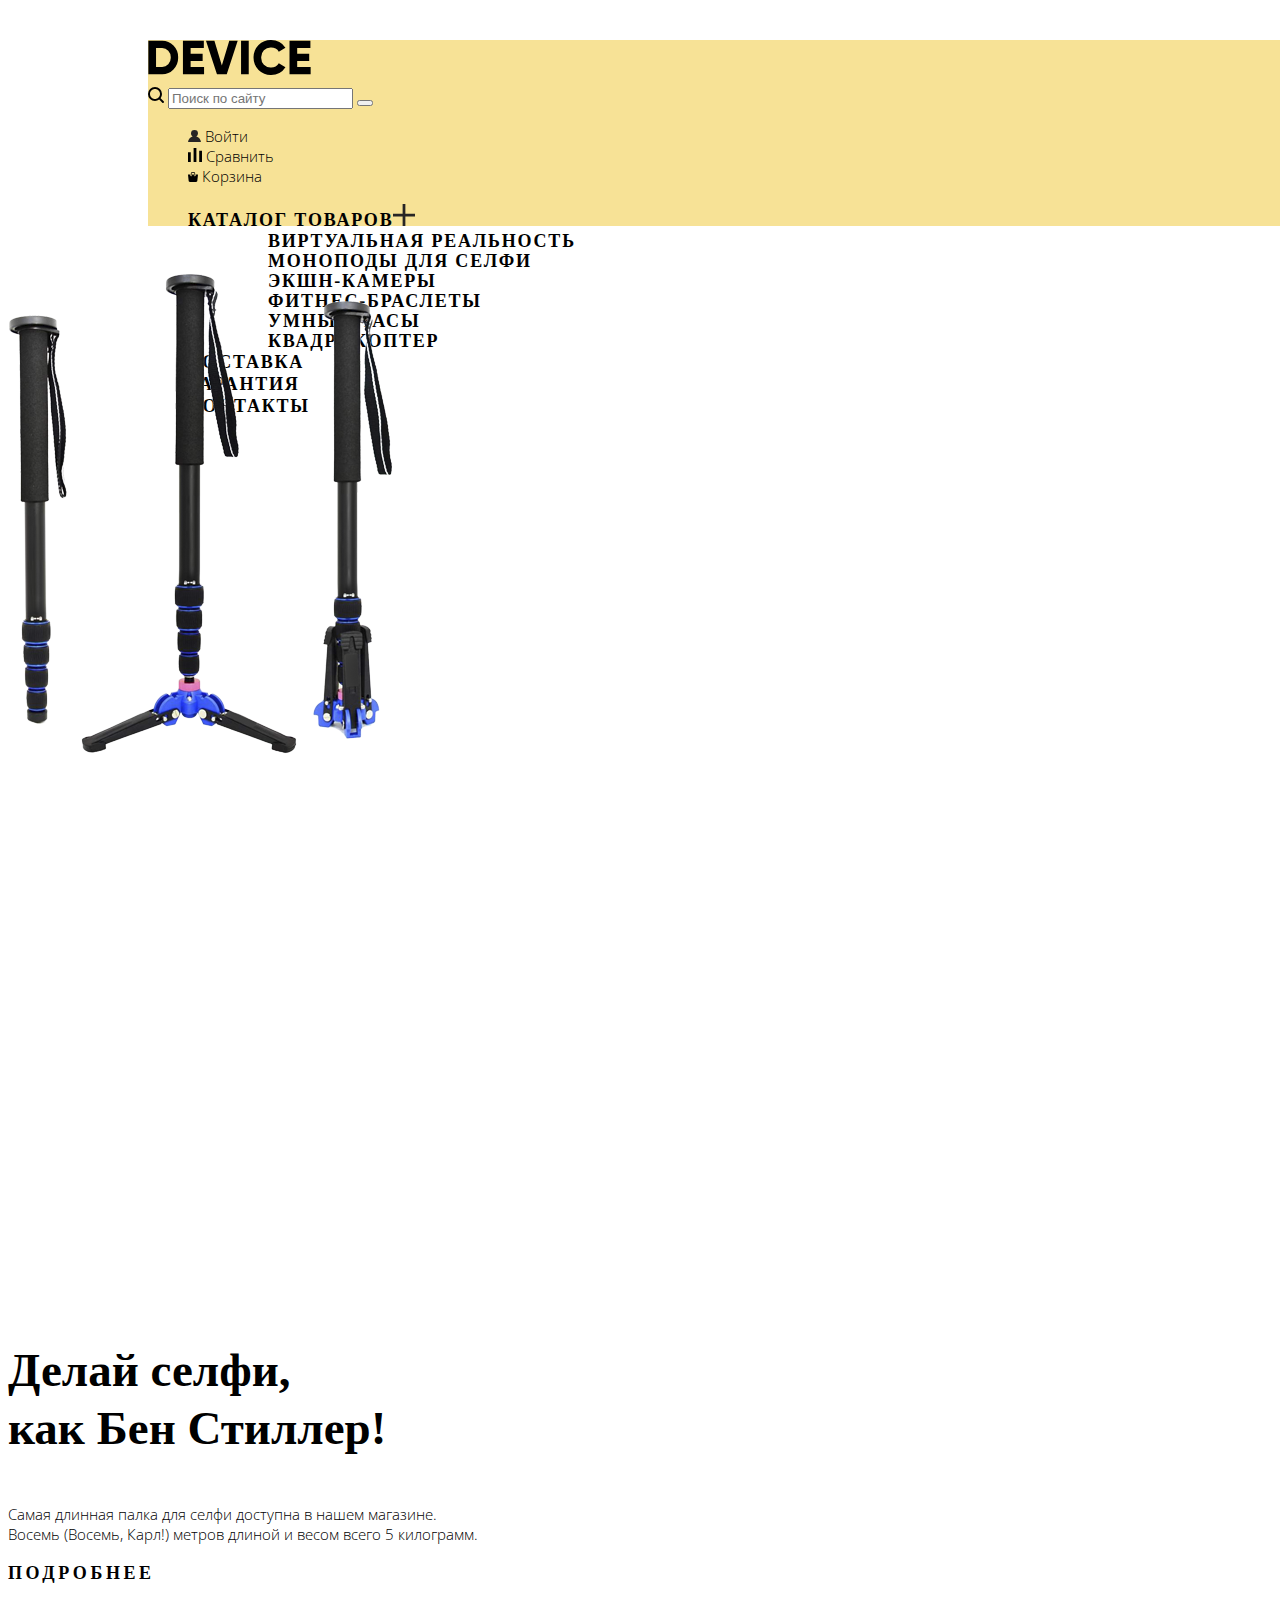
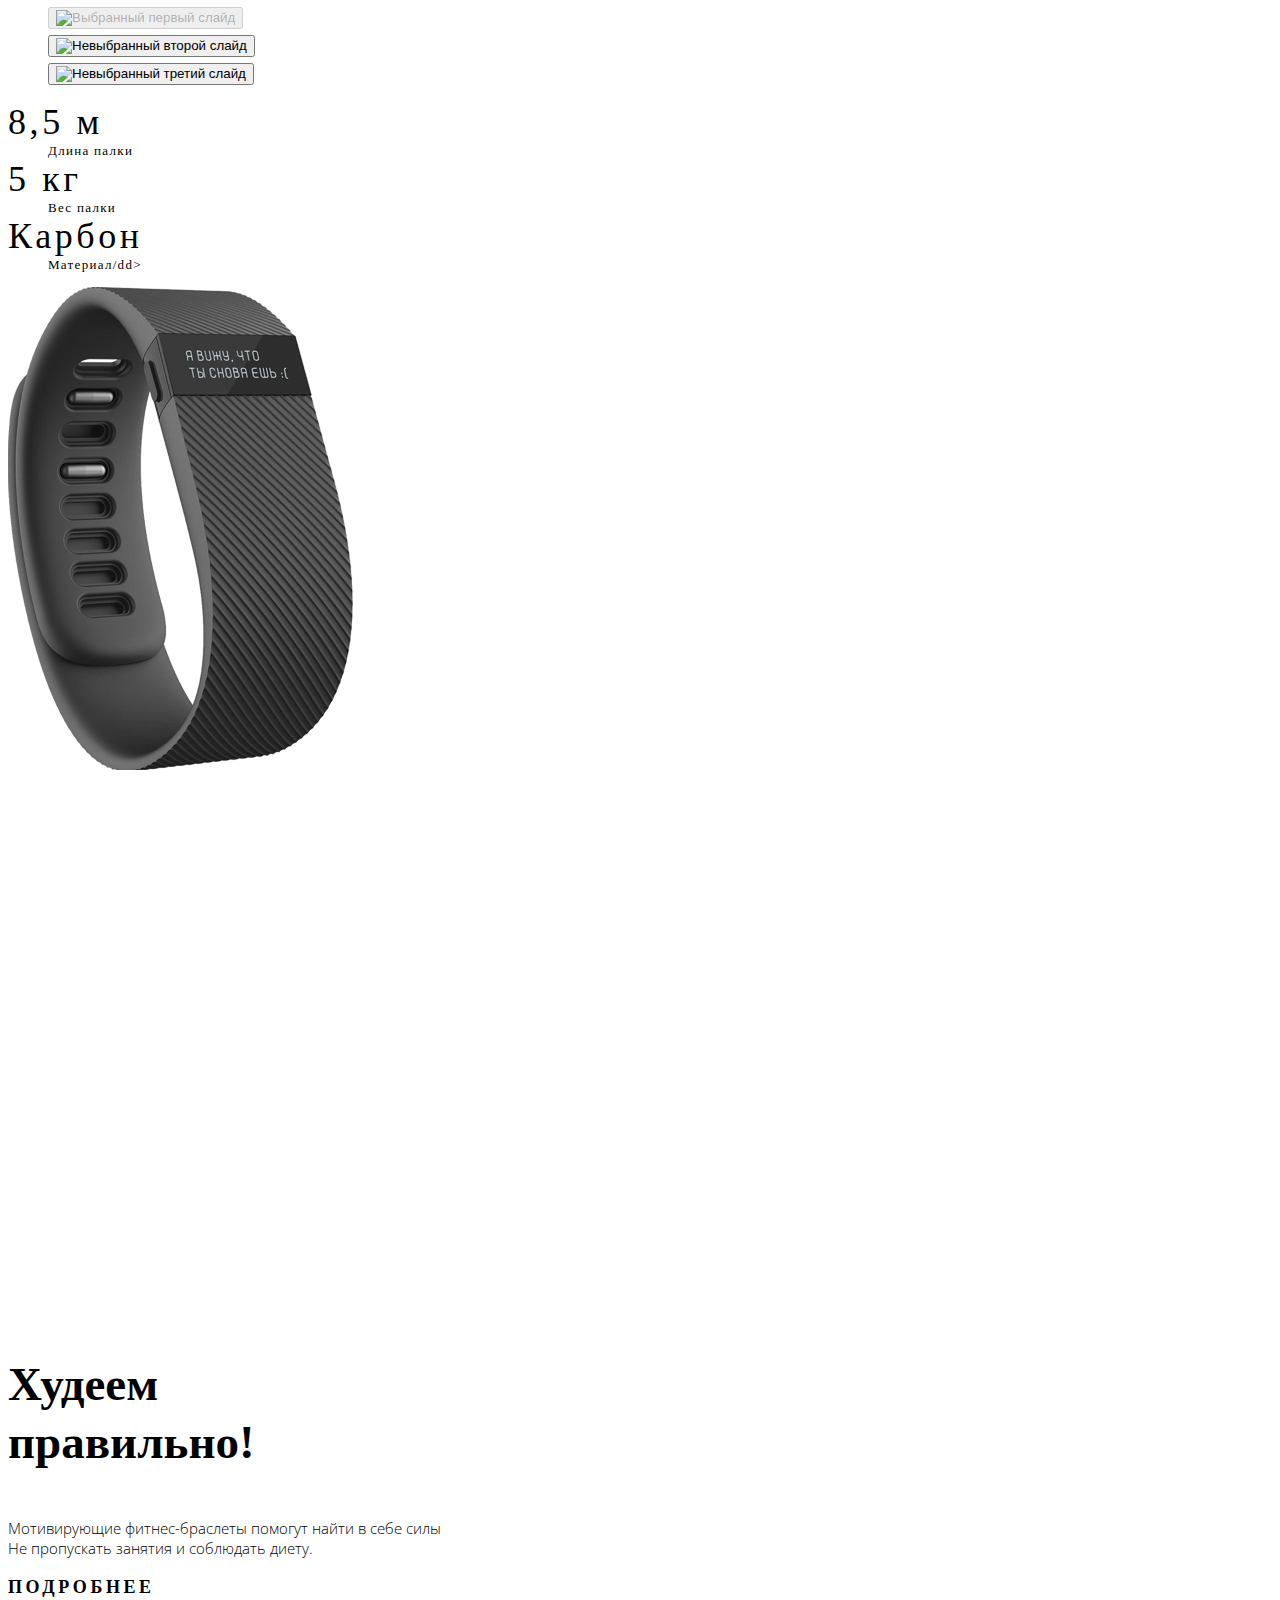
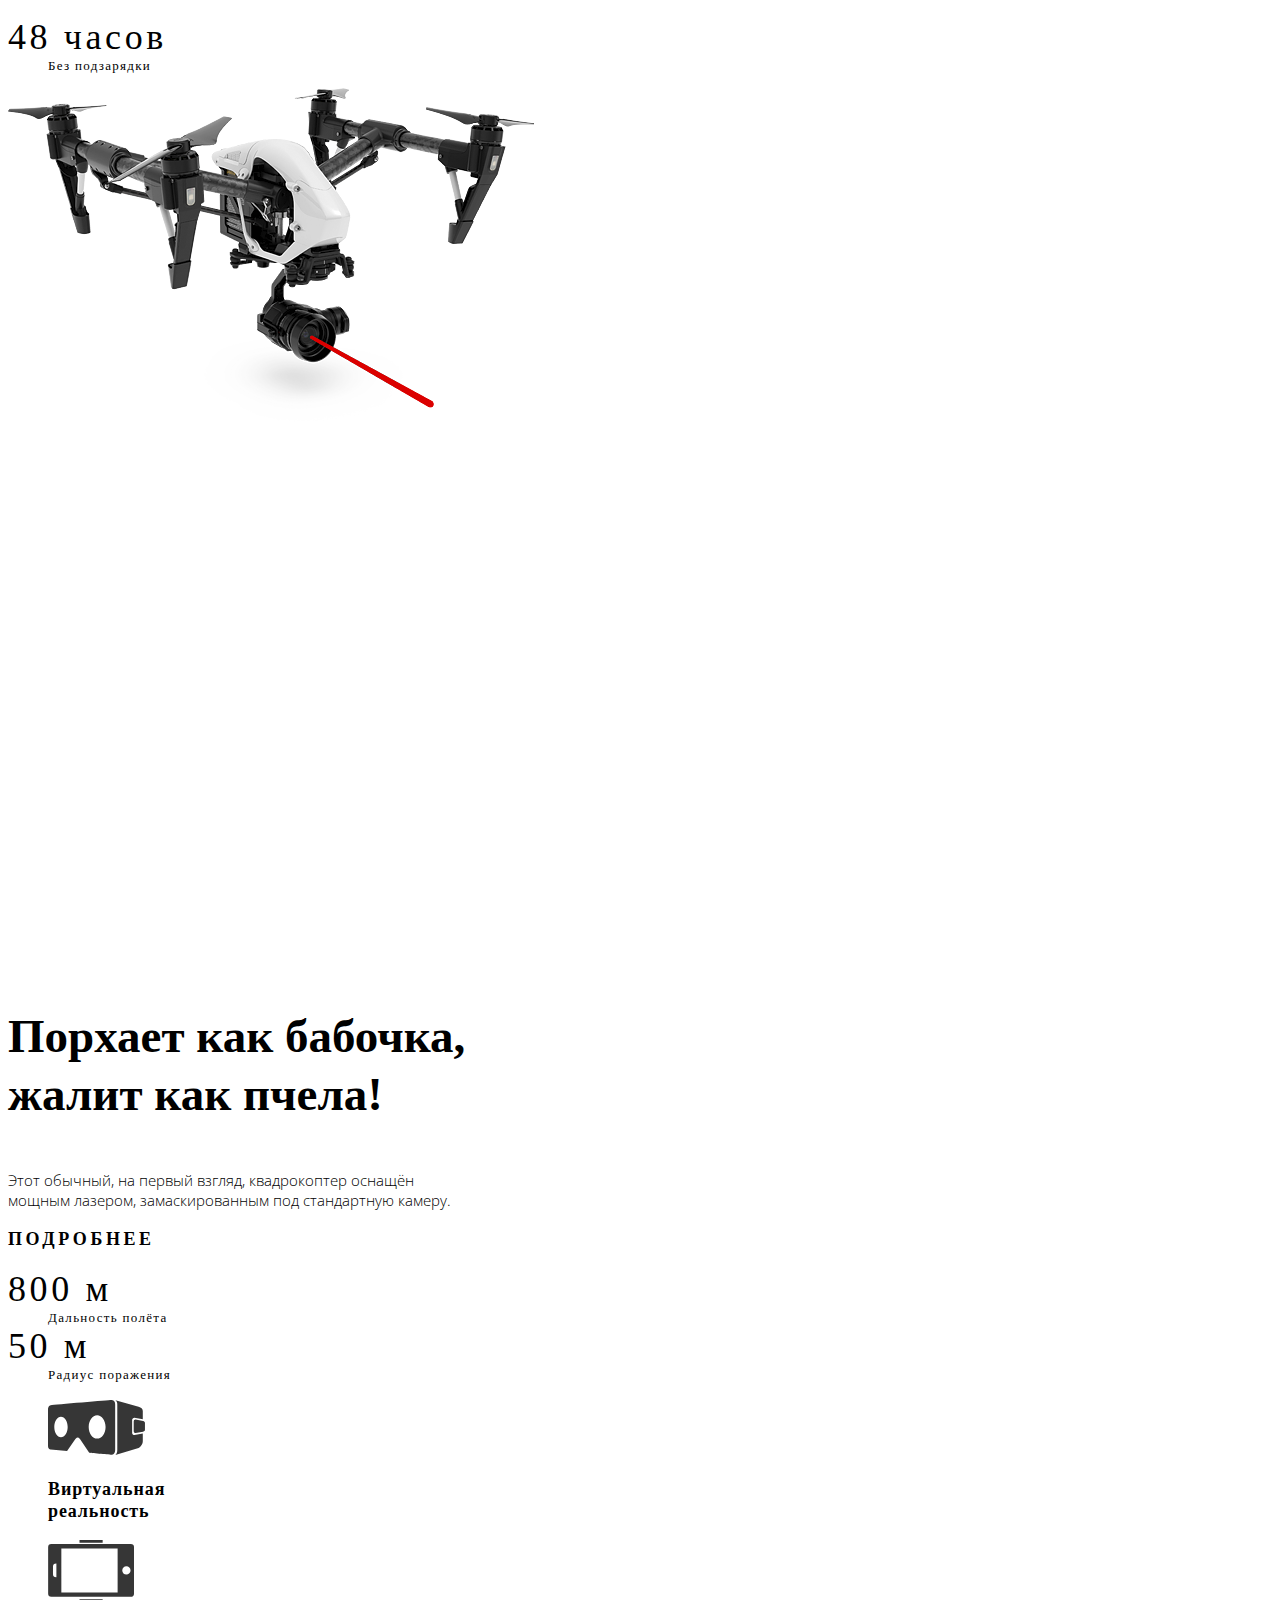
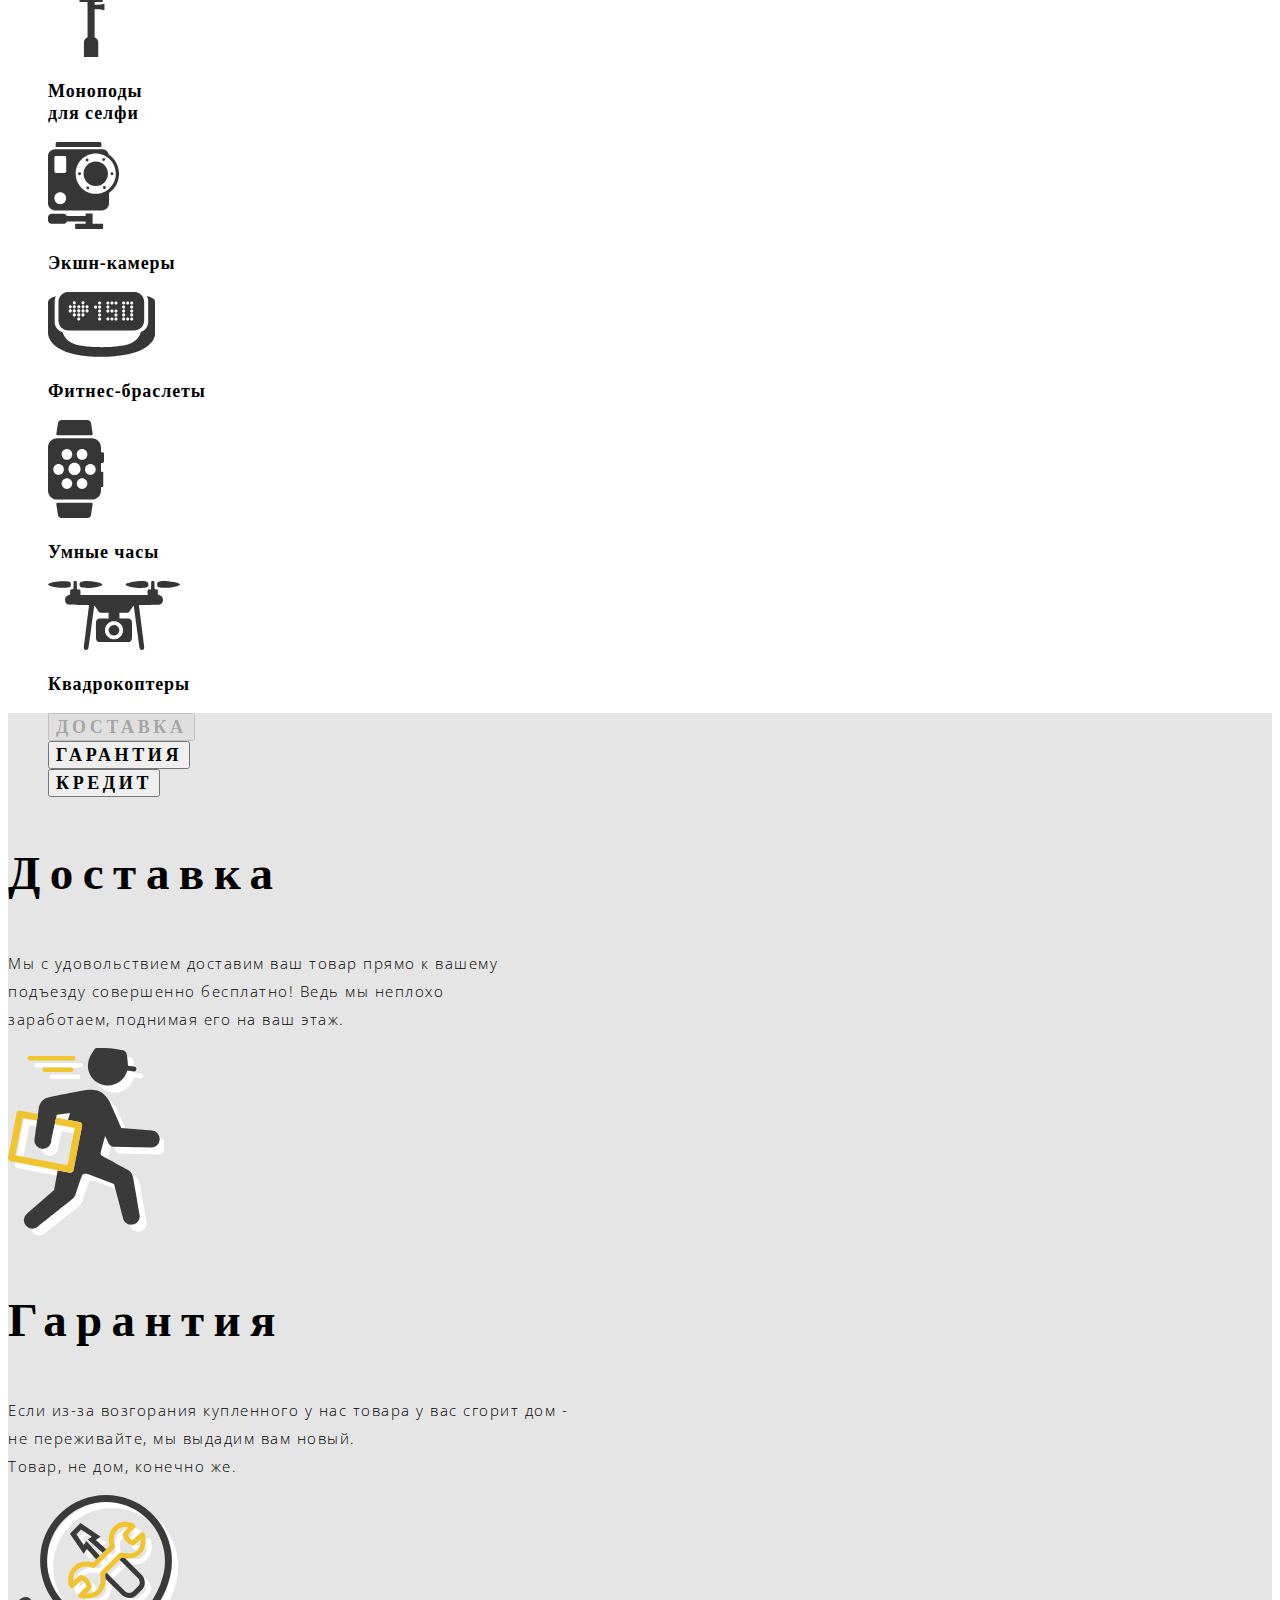
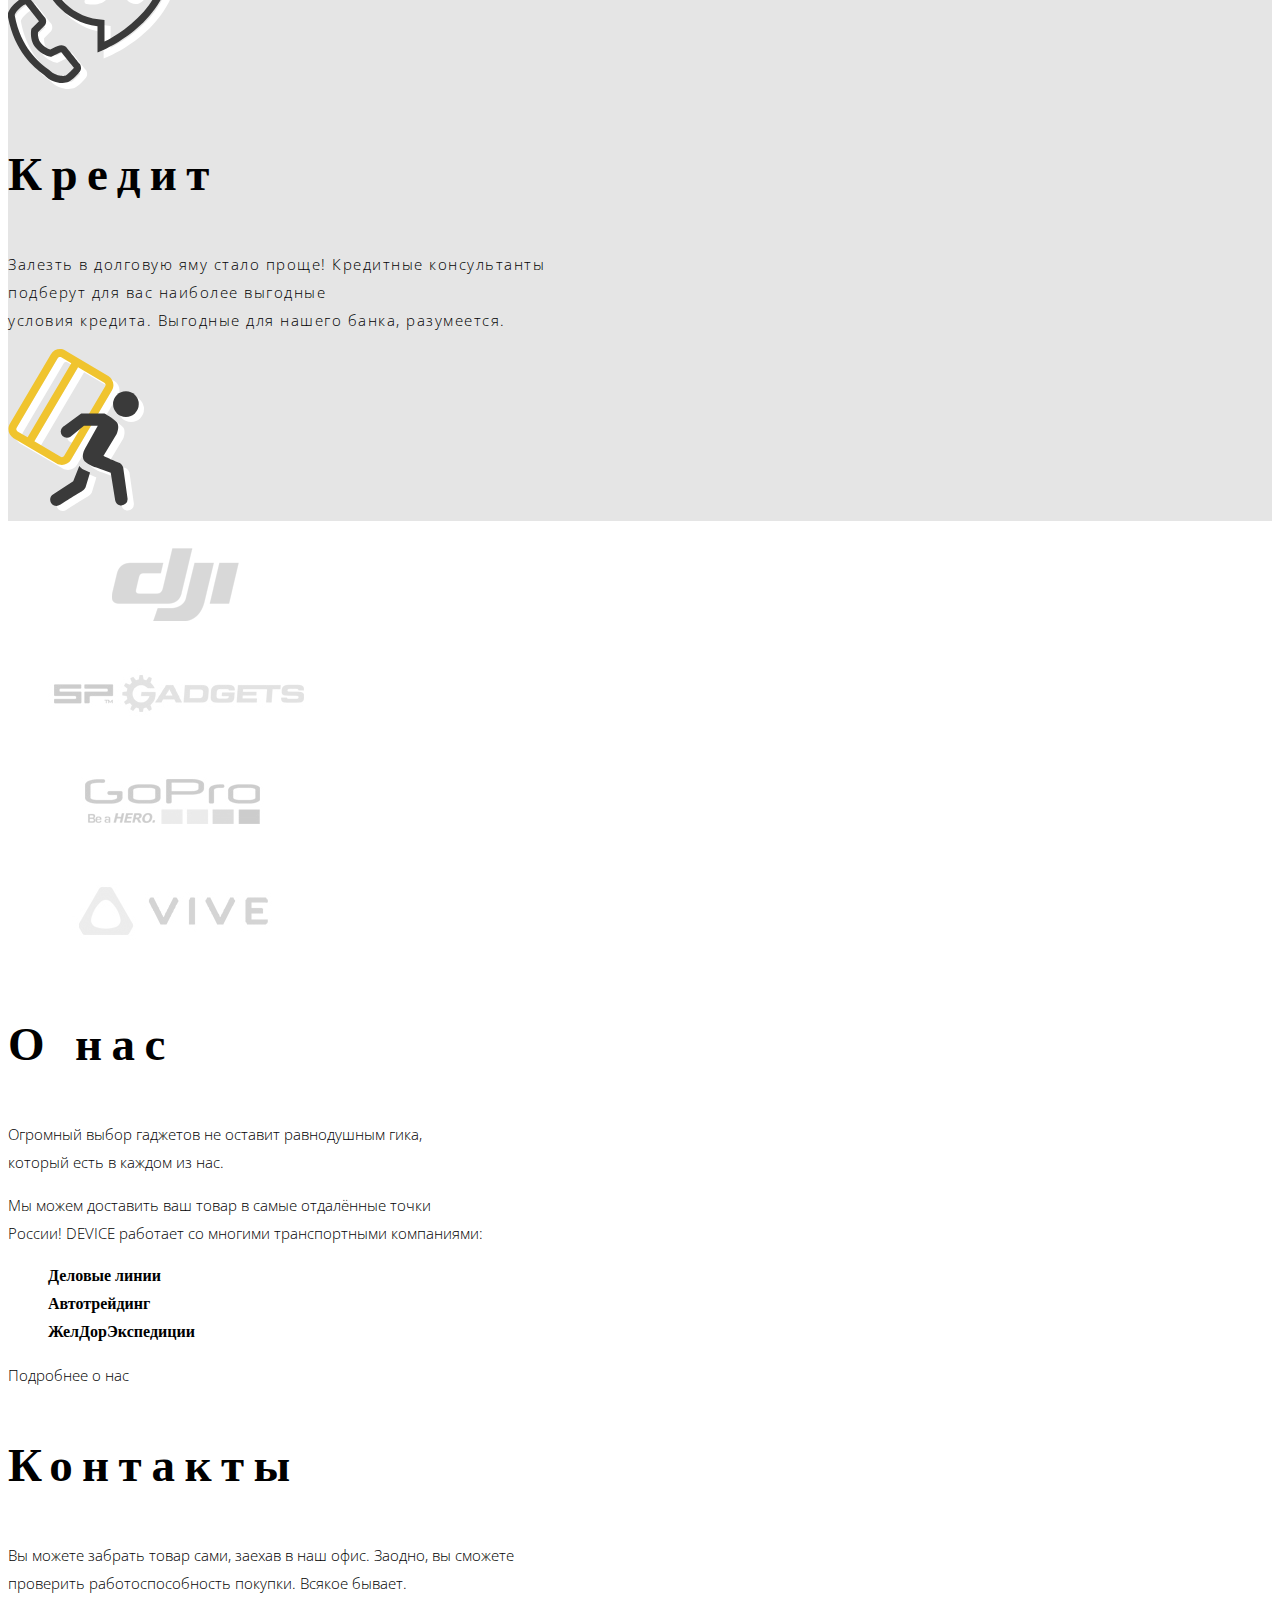
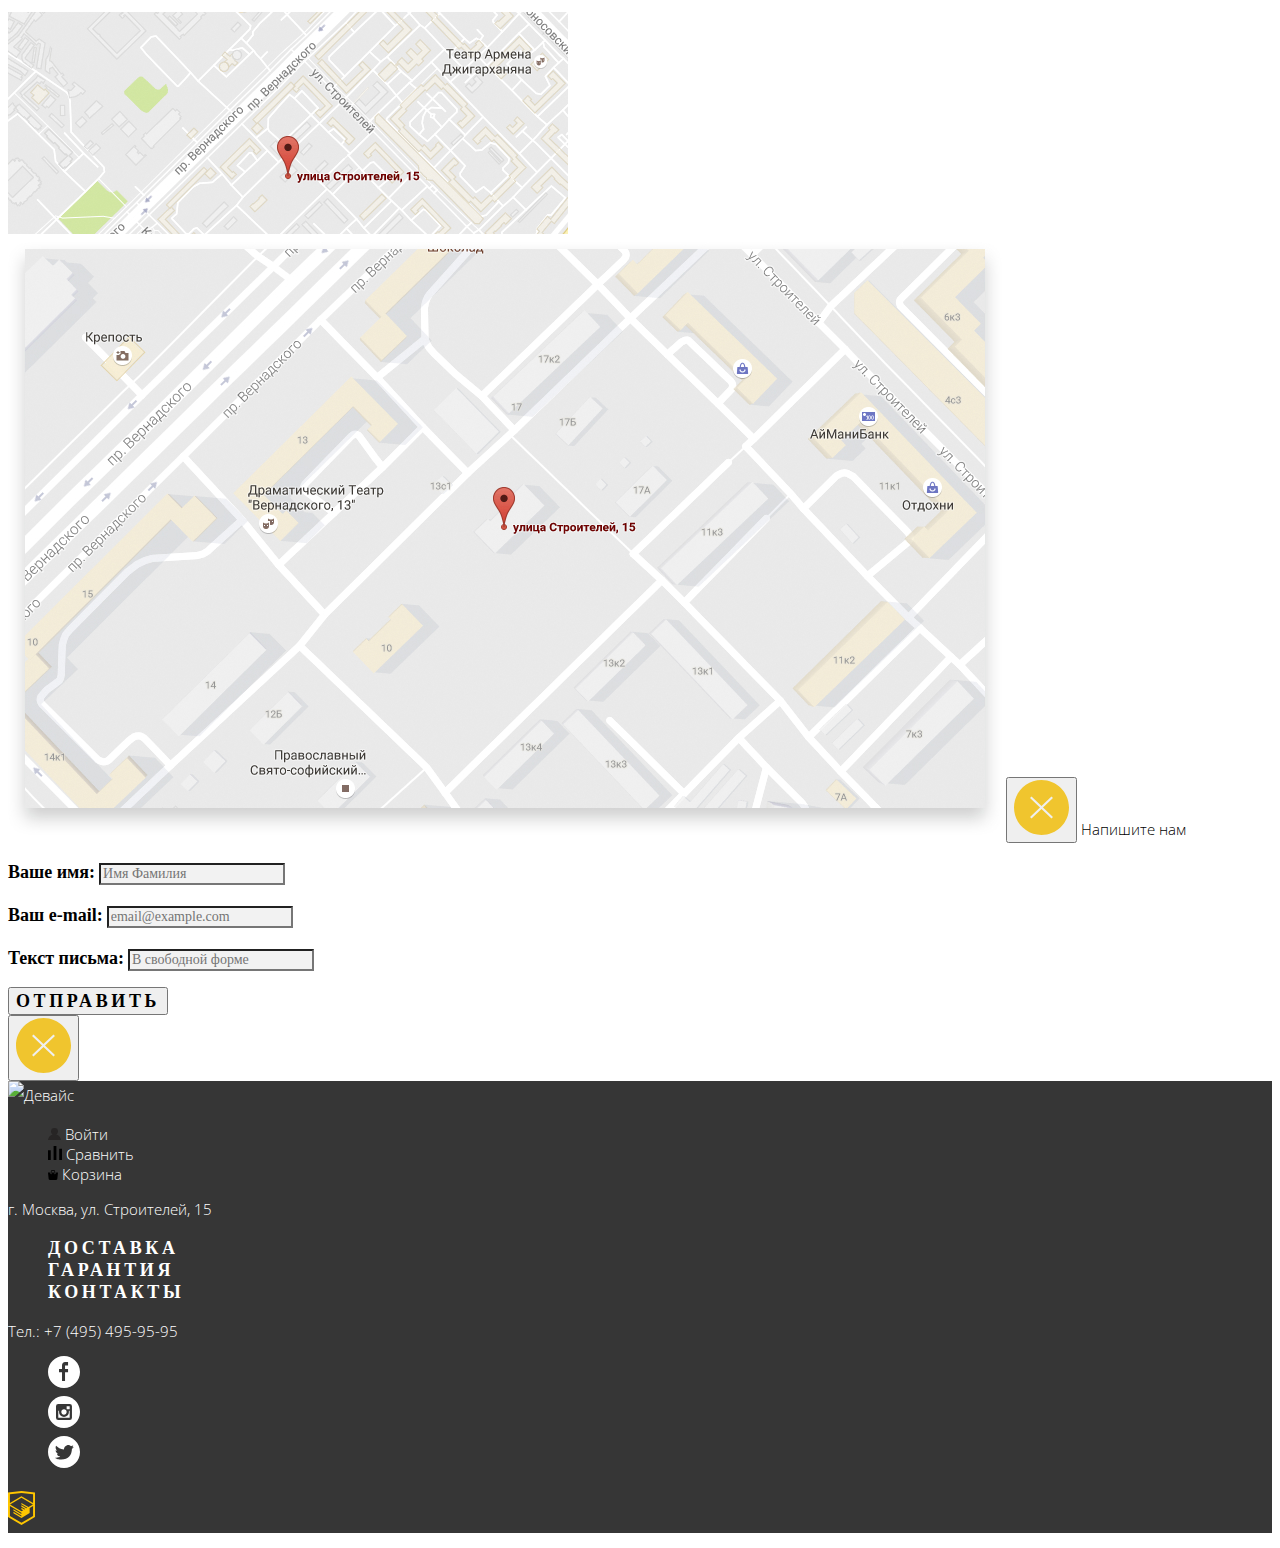
==== index.html @ a45d9a1d "Добавляет необязательную строку, для проверки" ====
<!-- Эта строка для того, чтобы отправить повторно пулреквест за второе задание, буду сразу удалять после проверки-->
<!DOCTYPE html>
<html lang="ru">
  <head>
    <meta charset="utf-8">
    <title>HTML Academy: Девайс</title>
    <link rel="stylesheet" href="https://fonts.googleapis.com/css2?family=Open+Sans:wght@300;400&display=swap">
    <link href="css/normalize.css" rel="stylesheet">
    <link href="css/style.css" rel="stylesheet">
  </head>
  <body>
    <header class="main-header">
      <h1 class="visually-hidden">Главная страница интернет-магазина</h1>
      <a href="index.html"><img src="img/logo-device.svg" width="163" height="35" alt="Девайс"></a>
      <section class="nav-search">
        <form action="https://echo.htmlacademy.ru" method="get">
          <img src="img/search.svg" width="16" height="16" alt="Значок поиска">
          <input type="search" name="search" placeholder="Поиск по сайту">
          <button type="submit"></button>
        </form>
      </section>
      <ul class="user-nav">
        <li>
          <img src="img/user.svg" width="13" height="14" alt="Значок пользователя">
          <a href="#">Войти</a>
        </li>
        <li>
          <img src="img/compare.svg" width="14" height="14" alt="Значок сравнения">
          <a href="#">Сравнить</a>
        </li>
        <li>
          <img src="img/cart.svg" width="10" height="10" alt="Значок корзины">
          <a href="#">Корзина</a>
        </li>
      </ul>
      <nav class="main-nav">
        <ul>
          <li>
            <a href="catalog.html">Каталог товаров<img src="img/plus.svg" width="22" height="22" alt="Значок плюса"></a>
            <ul class="catalog-plus">
              <li>
                <ul>
                  <li><a href="#">Виртуальная реальность</a></li>
                  <li><a href="#">Моноподы для селфи</a></li>
                  <li><a href="#">Экшн-камеры</a></li>
                </ul>
              </li>
              <li>
                <ul>
                  <li><a href="#">Фитнес-браслеты</a></li>
                  <li><a href="#">Умные часы</a></li>
                </ul>
              </li>
              <li>
                <ul>
                  <li><a href="#">Квадрокоптер</a></li>
                </ul>
              </li>
            </ul>
          </li>  
          <li>
            <a href="#">Доставка</a>
          </li>
          <li>
            <a href="#">Гарантия</a>
          </li>
          <li>
            <a href="#contacts">Контакты</a>
          </li>
        </ul>
      </nav>
    </header>
    <main>
      <h2 class="visually-hidden">Популярные продукты</h2>
      <section class="first-slider">
        <div>
          <img src="img/slider-1-1.png" width="384" height="486" alt="Самая длинная селфи-палка">
        </div>
        <p class="number">01</p>
        <h3>Делай селфи, <br>
          как Бен Стиллер!</h3>
        <p>Самая длинная палка для селфи доступна в нашем магазине.<br>
          Восемь (Восемь, Карл!) метров длиной и весом всего 5 килограмм.</p>
        <a href="#">Подробнее</a>

        <!-- Тут эллипсы перелистывания слайдов: -->
        <ul>
          <li><button type="button" disabled title="Первый слайд с самой длинной селфи-палкой"><img src="slider-button.svg" width="12" height="12" alt="Выбранный первый слайд"></button></li>
          <li><button type="button" title="Второй слайд с фитнес-браслетом"><img src="slider-button-empty.svg" width="12" height="12" alt="Невыбранный второй слайд"></button></li>
          <li><button type="button" title="Третий слайд с квадрокоптером"><img src="slider-button-empty.svg" width="12" height="12" alt="Невыбранный третий слайд"></button></li>
        </ul>
        
        <dl>
          <dt>8,5 м</dt>
          <dd>Длина палки</dd>
          <dt>5 кг</dt>
          <dd>Вес палки</dd>
          <dt>Карбон</dt>
          <dd>Материал/dd>
        </dl>
      </section>
      
      <section class="first-slider">
        <div>
          <img src="img/slider-2-1.png" width="345" height="485" alt="Фитнес-браслет">
        </div>
        <p class="number">02</p>
        <h3>Худеем<br>
          правильно!</h3>
        <p>Мотивирующие фитнес-браслеты помогут найти в себе силы<br>
          Не пропускать занятия и соблюдать диету.</p>
        <a href="#">Подробнее</a>

        <dl>
          <dt>48 часов</dt>
          <dd>Без подзарядки</dd>
        </dl>
      </section>

      <section class="first-slider">
        <div>
          <img src="img/slider-3-1.png" width="526" height="334" alt="Квадрокоптер">
        </div>
        <p class="number">03</p>
        <h3>Порхает как бабочка,<br>
          жалит как пчела!</h3>
        <p>Этот обычный, на первый взгляд, квадрокоптер оснащён<br>
          мощным лазером, замаскированным под стандартную камеру.</p>
        <a href="#">Подробнее</a>

        <dl>
          <dt>800 м</dt>
          <dd>Дальность полёта</dd>
          <dt>50 м</dt>
          <dd>Радиус поражения</dd>
        </dl>
      </section>

      <section class="popular">
        <h2 class="visually-hidden">Категории товаров</h2>
        <ul>
          <li>
            <a href="#"> 
              <img src="img/popular-1.svg" width="97" height="55" alt="Значок виртуальной реальности">
              <p>
              Виртуальная<br>
              реальность
              </p>
            </a>
          </li>
          <li>
            <a href="#">
              <img src="img/popular-2.svg" width="86" height="117" alt="Значок моноподов для селфи">
              <p>
              Моноподы<br>
              для селфи
              </p>
            </a>
          </li>
          <li>
            <a href="#">
              <img src="img/popular-3.svg" width="71" height="87" alt="Значок экшн-камер">
              <p>Экшн-камеры</p>
            </a>
          </li>
          <li>
            <a href="#">
              <img src="img/popular-4.svg" width="107" height="65" alt="Значок фитнес-браслетов">
              <p>Фитнес-браслеты</p>
            </a>
          </li>
          <li>
            <a href="#">
              <img src="img/popular-5.svg" width="56" height="98" alt="Значок умных часов">
              <p>Умные часы</p>
            </a>
          </li>
          <li>
            <a href="#">
              <img src="img/popular-6.svg" width="132" height="69" alt="Значок квадрокоптеров">
              <p>Квадрокоптеры</p>
            </a>
          </li>
        </ul>
      </section>

      <section class="second-slider">
        <h2 class="visually-hidden">Преимущества компании</h2>
        <ul>
          <li><button type="button" disabled> Доставка </button></li>
          <li><button type="button"> Гарантия </button></li>
          <li><button type="button"> Кредит </button></li>
        </ul>
        <div>
          <h3>Доставка</h3>
          <p>Мы с удовольствием доставим ваш товар прямо к вашему<br>
            подъезду совершенно бесплатно! Ведь мы неплохо<br>
            заработаем, поднимая его на ваш этаж.</p>
          <img src="img/delivery.svg" width="156" height="188" alt="Значок доставки">
        </div>
        <div>
          <h3>Гарантия</h3>
          <p>Если из-за возгорания купленного у нас товара у вас сгорит дом -<br>
            не переживайте, мы выдадим вам новый.<br>
            Товар, не дом, конечно же.</p>
          <img src="img/warranty.svg" width="171" height="195" alt="Значок гарантии">
        </div>
        <div>
          <h3>Кредит</h3>
          <p>Залезть в долговую яму стало проще! Кредитные консультанты<br>
            подберут для вас наиболее выгодные<br>
            условия кредита. Выгодные для нашего банка, разумеется.</p>
          <img src="img/credit.svg" width="136" height="164" alt="Значок кредита">
        </div>
      </section> 

      <section>
        <h2 class="visually-hidden">Партнёры</h2>
        <ul>
          <li><a href="#"><img src="img/logo-1-1.svg" width="260" height="100" alt="Компания DJI"></a></li>
          <li><a href="#"><img src="img/logo-2-1.svg" width="260" height="100" alt="Компания SP Gadgets"></a></li>
          <li><a href="#"><img src="img/logo-3-1.svg" width="260" height="100" alt="Компания GoPro"></a></li>
          <li><a href="#"><img src="img/logo-4-1.svg" width="260" height="100" alt="Компания Vive"></a></li>
        </ul>
      </section>

      <section class="about">
        <h2 class="visually-hidden">Информация</h2>
        <h3>О нас</h3>
        <p>Огромный выбор гаджетов не оставит равнодушным гика,<br>
          который есть в каждом из нас.</p>
        <p>Мы можем доставить ваш товар в самые отдалённые точки<br>
          России! DEVICE работает со многими транспортными компаниями:</p>
        <ul>
          <li>Деловые линии</li>
          <li>Автотрейдинг</li>
          <li>ЖелДорЭкспедиции</li>
        </ul>
        <a href="">Подробнее о нас</a>
      </section>

      <section  class="about">
        <h3><a href="#" name="contacts">Контакты</a></h3>
        <p>Вы можете забрать товар сами, заехав в наш офис. Заодно, вы сможете<br>
          проверить работоспособность покупки. Всякое бывает.</p>
        <a href="#"><img src="img/map-1.jpg" width="560" height="222" alt="Превью карты с адресом магазина"></a>

        <!-- Ниже всплывающая карта -->
        <img src="img/map-big-1.jpg" width="994" height="593" alt="Адрес магазина: город Москва, улица Строителей, дом 15">
        <button type="button">
          <img src="img/modal-close.svg" width="55" height="55" alt="Закрыть подменю с адресом магазина">
        </button>

        <a href="#">Напишите нам</a>
        <!-- Ниже всплывающая форма обратной связи -->
        <article class="write">
          <form action="https://echo.htmlacademy.ru" method="post">
            <p>
              <label for="appointment-name">Ваше имя:</label>
              <input id="appointment-name" type="text" name="time" placeholder="Имя Фамилия">
            </p>
            <p>
              <label for="appointment-email">Ваш e-mail:</label>
              <input id="appointment-email" type="text" name="name" placeholder="email@example.com">
            </p>
            <p>
              <label for="appointment-message">Текст письма:</label>
              <input id="appointment-message" type="tel" name="phone" placeholder="В свободной форме">
            </p>
            <button type="submit">Отправить</button>
          </form>
          <button type="button">
            <img src="img/modal-close.svg" width="55" height="55" alt="Закрыть подменю с формой обратной связи">
          </button>
        </article>
      </section>
    </main>

    <footer class="main-footer">
      <img src="img/logo-device.png" width="163" height="35" alt="Девайс">
      <ul class="user-block-list">
        <li>
          <img src="img/user.svg" width="13" height="14" alt="Значок пользователя">
          <a href="#">Войти</a>
        </li>
        <li>
          <img src="img/compare.svg" width="14" height="14" alt="Значок сравнения">
          <a href="#">Сравнить</a>
        </li>
        <li>
          <img src="img/cart.svg" width="10" height="10" alt="Значок корзины">
          <a href="#">Корзина</a>
        </li>
      </ul>
      <p class="main-footer-contacts"><a href="">г. Москва, ул. Строителей, 15</a></p>
      <ul class="user-foot">
        <li><a href="#">Доставка</a></li>
        <li><a href="#">Гарантия</a></li>
        <li><a href="#">Контакты</a></li>
      </ul>
      <p class="main-footer-contacts"><a href="tel:+74954959595">Тел.: +7 (495) 495-95-95</a></p>
      <section>
        <h2 class="visually-hidden">Device в социальных сетях</h2>
        <ul>
          <li><a href="#" title="Device в Фейсбуке"><img src="img/fb.svg" width="32" height="32" alt="Значок Facebook"></a></li>
          <li><a href="#" title="Device в Инстаграме"><img src="img/instagram.svg" width="32" height="32" alt="Значок Instagram"></a></li>
          <li><a href="#" title="Device в Твиттере"><img src="img/twitter.svg" width="32" height="32" alt="Значок Twitter"></a></li>
        </ul>
      </section>
      <p><a href="https://htmlacademy.ru/intensive/htmlcss" title="Сайт создан HTML Academy. Перейти на их страницу"><img src="img/logo-html.svg" width="27" height="34" alt="Логотип HTML Academy"></a></p>
    </footer>
  </body>
</html>
---- css/style.css ----
@font-face {
    font-family: "Gilroy";
    src: url(css/fonts/gilroyextrabold.woff2);
    src: url(css/fonts/gilroyextrabold.woff);
    src: url(css/fonts/gilroylight.woff2);
    src: url(css/fonts/gilroylight.woff);
}

:root {
    --basic-black: #000000;
    --basic-dark: #363636;
    --basic-white: #ffffff;
    --basic-grey: #464646;
    --basic-half-grey: #7e7e7e;
    --basic-grey-light: #e5e5e5;
  
    --special-yellow: #f7e296;
    --special-green: #91c92f;
    --special-yellow-dark: #f0c52e;
    
    --main-font: "Gilroy";
}

.visually-hidden {
    position: absolute;
    width: 1px;
    height: 1px;
    margin: -1px;
    border: 0;
    padding: 0;
    clip: rect(0 0 0 0);
    overflow: hidden;
}

body {
    font-family: "Open Sans", Arial, sans-serif;
    font-size: 15px;
    line-height: 28px;
    font-weight: 300;
    color: var(--basic-black);
    background-color: var(--basic-white);
}

a {
    text-decoration: none;
    color: inherit;
}
  
img {
    max-width: 100%;
    height: auto;
}

ul {
    list-style: none;
}

.main-header {
    background-color: var(--special-yellow);
    width: 1160px;
    height: 186px;
    margin-top: 40px;
    margin-left: 140px;
    margin-right: 140px;
    margin-bottom: 44px;
}

.nav-search {
    color: rgba (0, 0, 0, 0.3);
}

.user-nav {
    line-height: 20px;
}

.main-nav {
    font-family: var(--main-font);
    font-weight: 800;
    font-size: 18px;
    line-height: 22px;
    letter-spacing: 0.1em;
    text-transform: uppercase;
}

.catalog-plus {
    line-height: 20px;
}

.first-slider h3{
    font-family: var(--main-font);
    font-weight: 800;
    font-size: 47px;
    line-height: 58px;
}

.first-slider .number{
    font-family: var(--main-font);
    font-weight: 800;
    font-size: 179px;
    line-height: 219px;
    text-transform: uppercase;
    color: var(--basic-white);
}

.first-slider p{
    line-height: 20px;
}

.first-slider a{
    font-family: var(--main-font);
    font-weight: 800;
    font-size: 18px;
    line-height: 22px;
    text-transform: uppercase;
    letter-spacing: 0.2em;
}

.first-slider dt{
    font-family: var(--main-font);
    font-weight: 300;
    font-size: 36px;
    line-height: 42px;
    letter-spacing: 0.1em;
}

.first-slider dd{
    font-family: var(--main-font);
    font-weight: 300;
    font-size: 13px;
    line-height: 15px;
    letter-spacing: 0.1em;
}

.popular {
    font-family: var(--main-font);
    font-weight: 800;
    font-size: 18px;
    line-height: 22px;
    letter-spacing: 0.05em;
}

.second-slider {
    background-color: var(--basic-grey-light);
}

.second-slider button {
    font-family: var(--main-font);
    font-weight: 800;
    font-size: 18px;
    line-height: 22px;
    letter-spacing: 0.2em;
    text-transform: uppercase;
}

.second-slider h3 {
    font-family: var(--main-font);
    font-weight: 800;
    font-size: 47px;
    line-height: 58px;
    letter-spacing: 0.2em;
}

.second-slider p {
    letter-spacing: 0.1em;
}

.about h3 {
    font-family: var(--main-font);
    font-weight: 800;
    font-size: 47px;
    line-height: 58px;
    letter-spacing: 0.2em;
}

.about li {
    font-family: var(--main-font);
    font-weight: 800;
    font-size: 16px;
    line-height: 28px;
}

.about button {
    font-family: var(--main-font);
    font-weight: 800;
    font-size: 18px;
    line-height: 22px;
    letter-spacing: 0.2em;
    text-transform: uppercase;
}

.main-footer {
    background-color: var(--basic-dark);
    color: var(--basic-white);
}

.user-block-list {
    line-height: 20px;
}

.main-footer-contacts {
    line-height: 20px;
}

.user-foot {
    font-family: var(--main-font);
    font-weight: 800;
    font-size: 18px;
    line-height: 22px;
    letter-spacing: 0.2em;
    text-transform: uppercase;
}

.write label {
    font-family: var(--main-font);
    font-weight: 800;
    font-size: 18px;
    line-height: 22px;
}

.write input {
    font-family: var(--main-font);
    font-weight: 400;
    font-size: 14px;
    line-height: 16px;
    color: rgba (0, 0, 0, 0.4);
    background-color: #f2f2f2;
}

.heading h2 {
    font-family: var(--main-font);
    font-weight: 800;
    font-size: 47px;
    line-height: 58px;
}

.heading a {
    font-size: 14px;
    line-height: 19px;
    opacity: 0.3;
}

.filter h3{
    font-family: var(--main-font);
    font-weight: 800;
    font-size: 16px;
    line-height: 20px;
    letter-spacing: 0.1em;
    text-transform: uppercase;
    background-color: #dcdcdc;
}

.filter-form {
    font-size: 14px;
    background-color: var(--basic-grey-light);
}

.filter-form legend {
    font-family: var(--main-font);
    font-weight: 800;
    line-height: 17px;
    letter-spacing: 0.1em;
}

.filter-form label {
    line-height: 19px;
}

.price label {
    font-family: var(--main-font);
    font-weight: 300;
    line-height: 16px;
}

.filter-form button{
    font-family: var(--main-font);
    font-weight: 800;
    font-size: 18px;
    line-height: 22px;
    letter-spacing: 0.2em;
    text-transform: uppercase;
}

.sorting {
    background-color: var(--basic-grey-light);
}

.sorting h3 {
    font-family: var(--main-font);
    font-weight: 800;
    font-size: 16px;
    line-height: 20px;
    letter-spacing: 0.1em;
    text-transform: uppercase;
}

.sorting a {
    font-size: 14px;
    line-height: 19px;
}

.result {
    font-family: var(--main-font);
    font-weight: 800;
}

.result a {
    font-size: 18px;
    line-height: 22px;
    letter-spacing: 0.05em;
}

.button-add-cart {
    font-size: 18px;
    line-height: 22px;
    letter-spacing: 0.2em;
    text-transform: uppercase;
}

.button-add-compare {
    font-family: Open Sans;
    font-weight: 300;
    font-size: 13px;
    line-height: 18px;
    letter-spacing: 0.1em;
}

.result span {
    font-weight: 300;
    font-size: 16px;
    line-height: 18px;
    letter-spacing: 0.05em;
}

.nav-panel {
    font-family: var(--main-font);
    font-weight: 800;
    font-size: 16px;
    line-height: 20px;
    letter-spacing: 0.1em;
    text-transform: uppercase;
    background-color: #ebebeb;
}
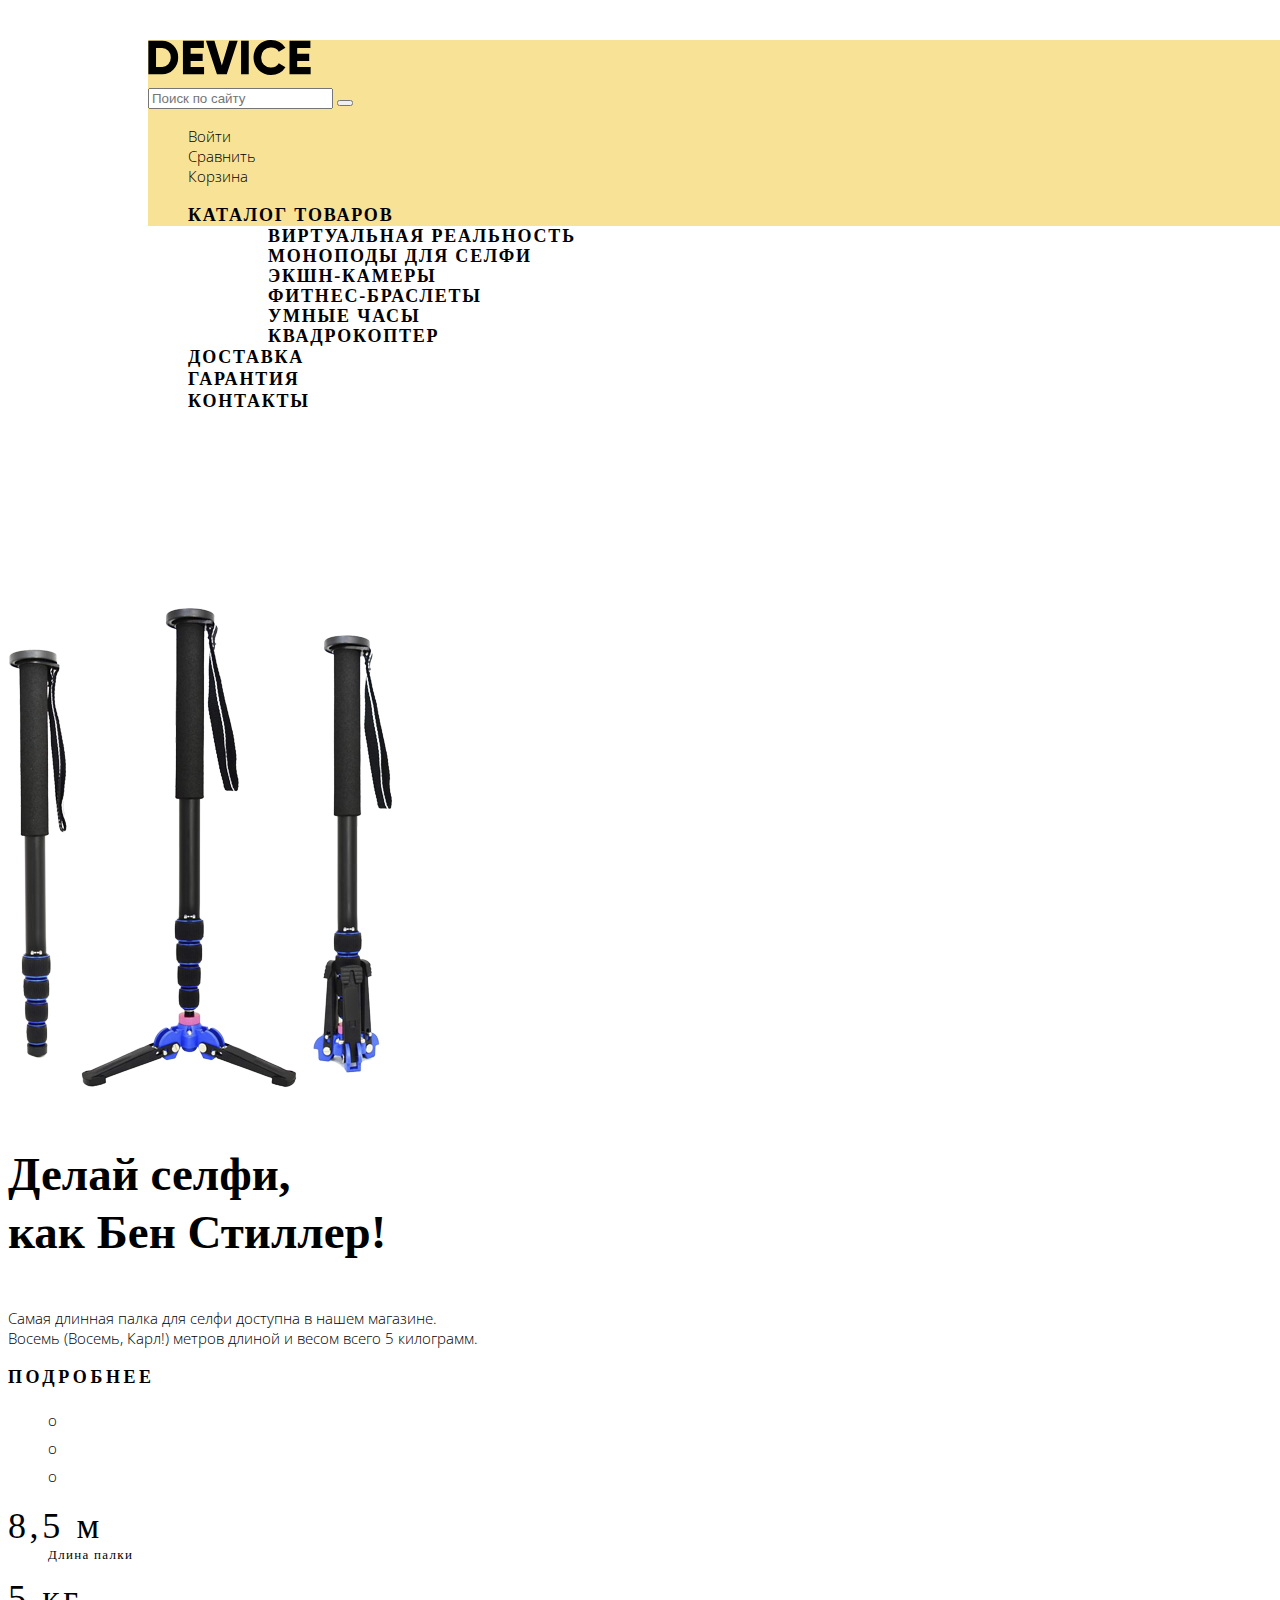
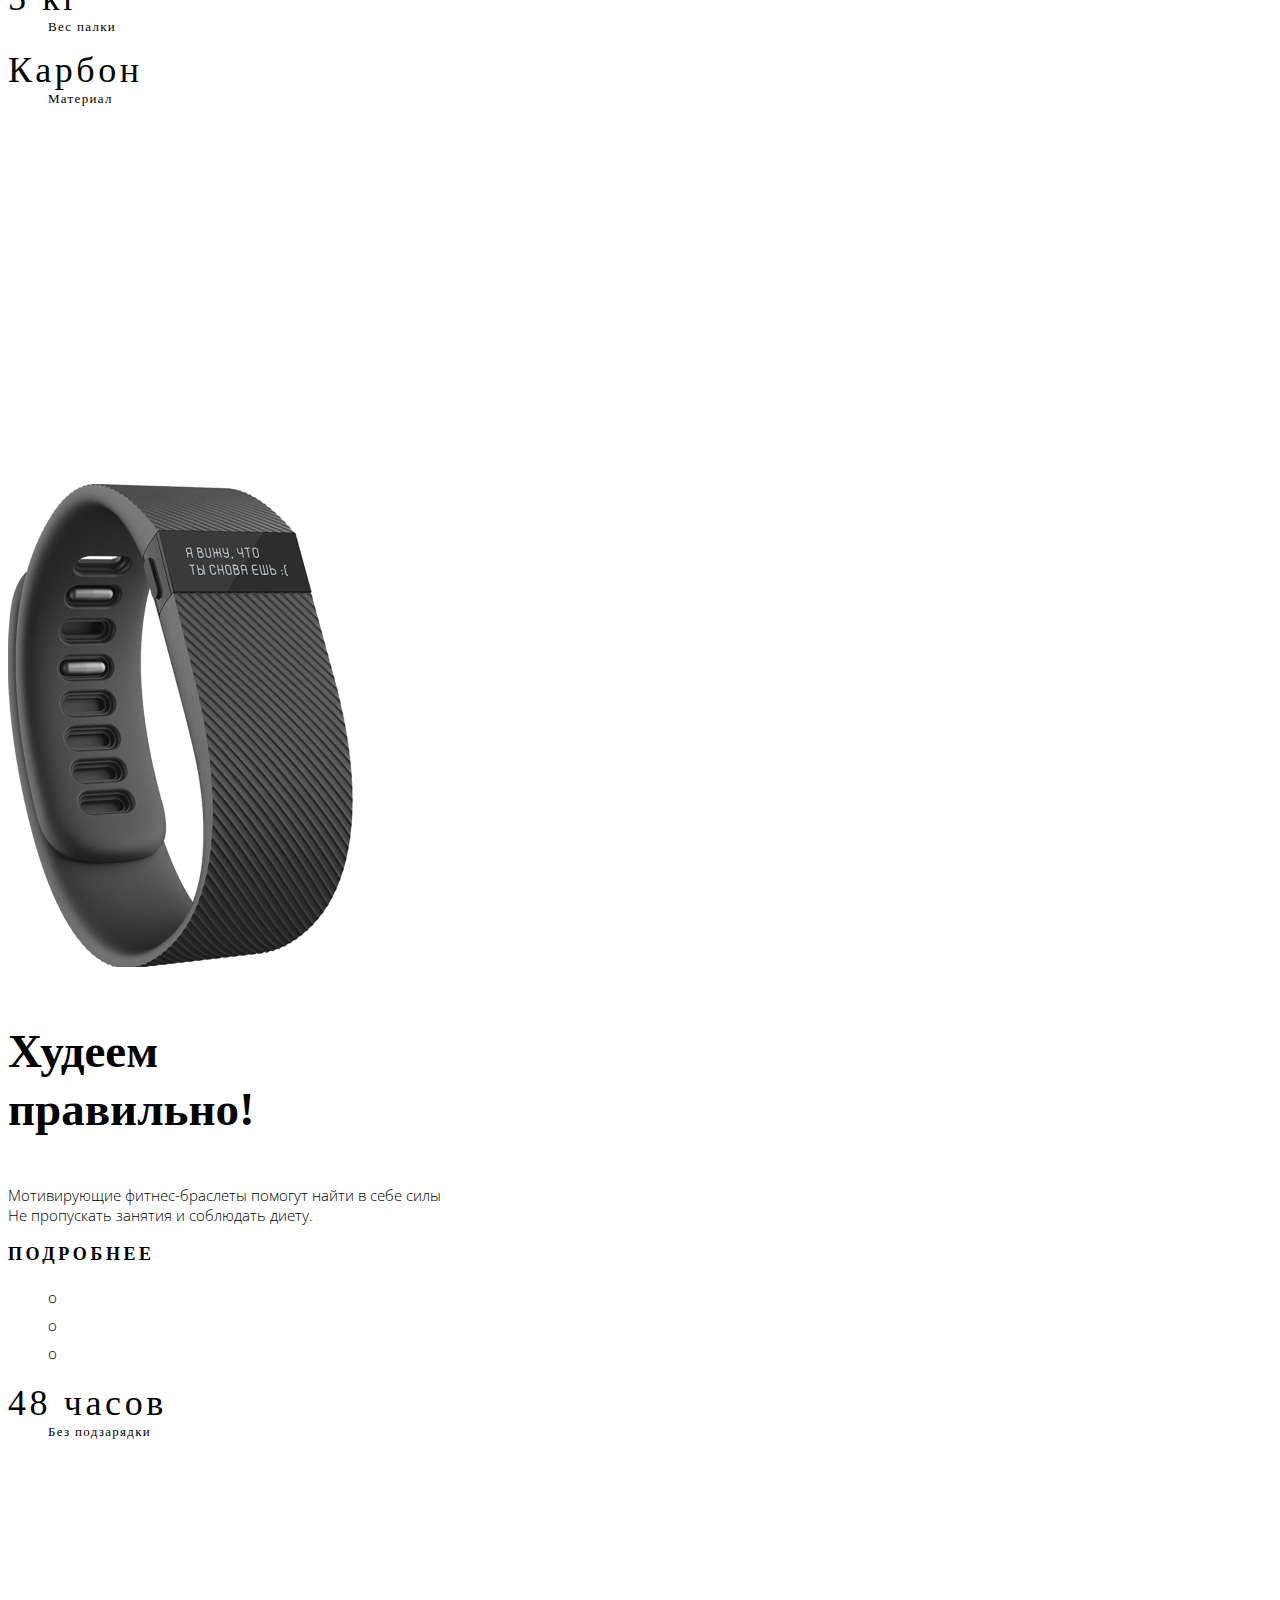
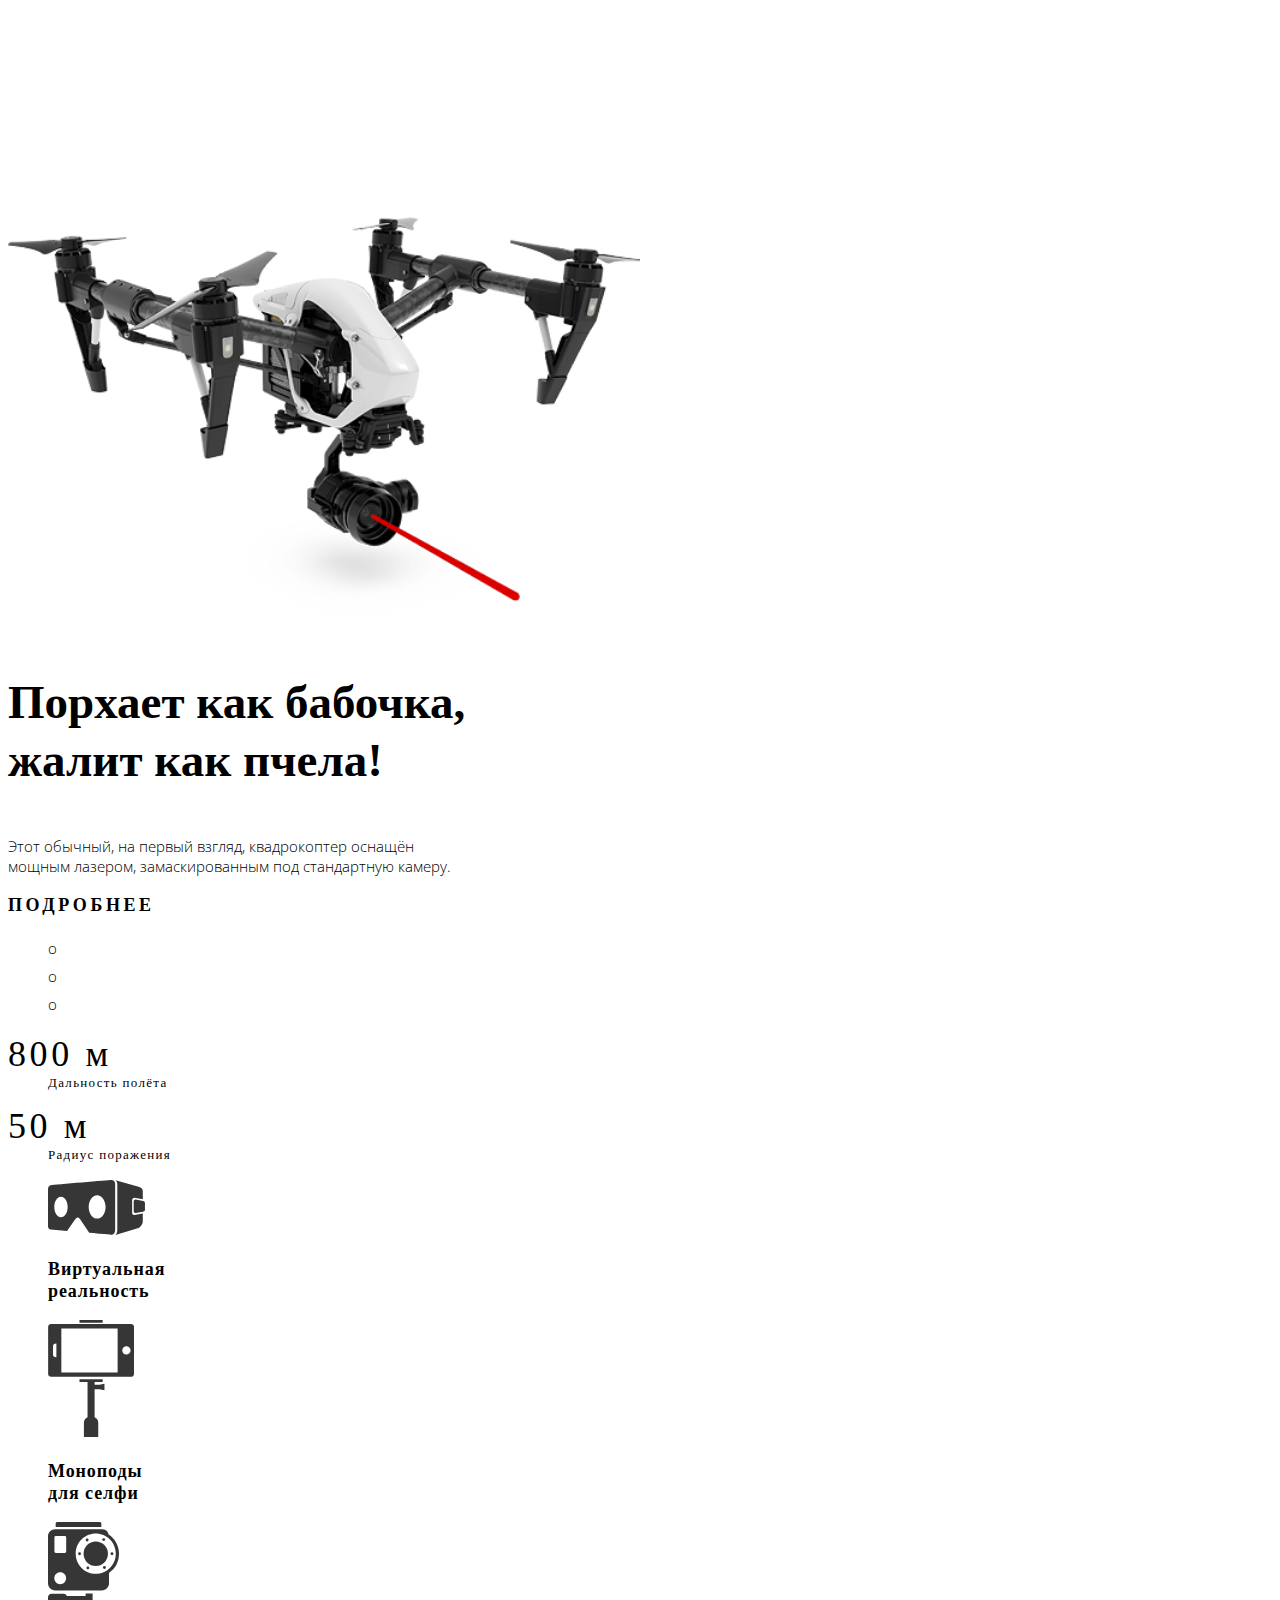
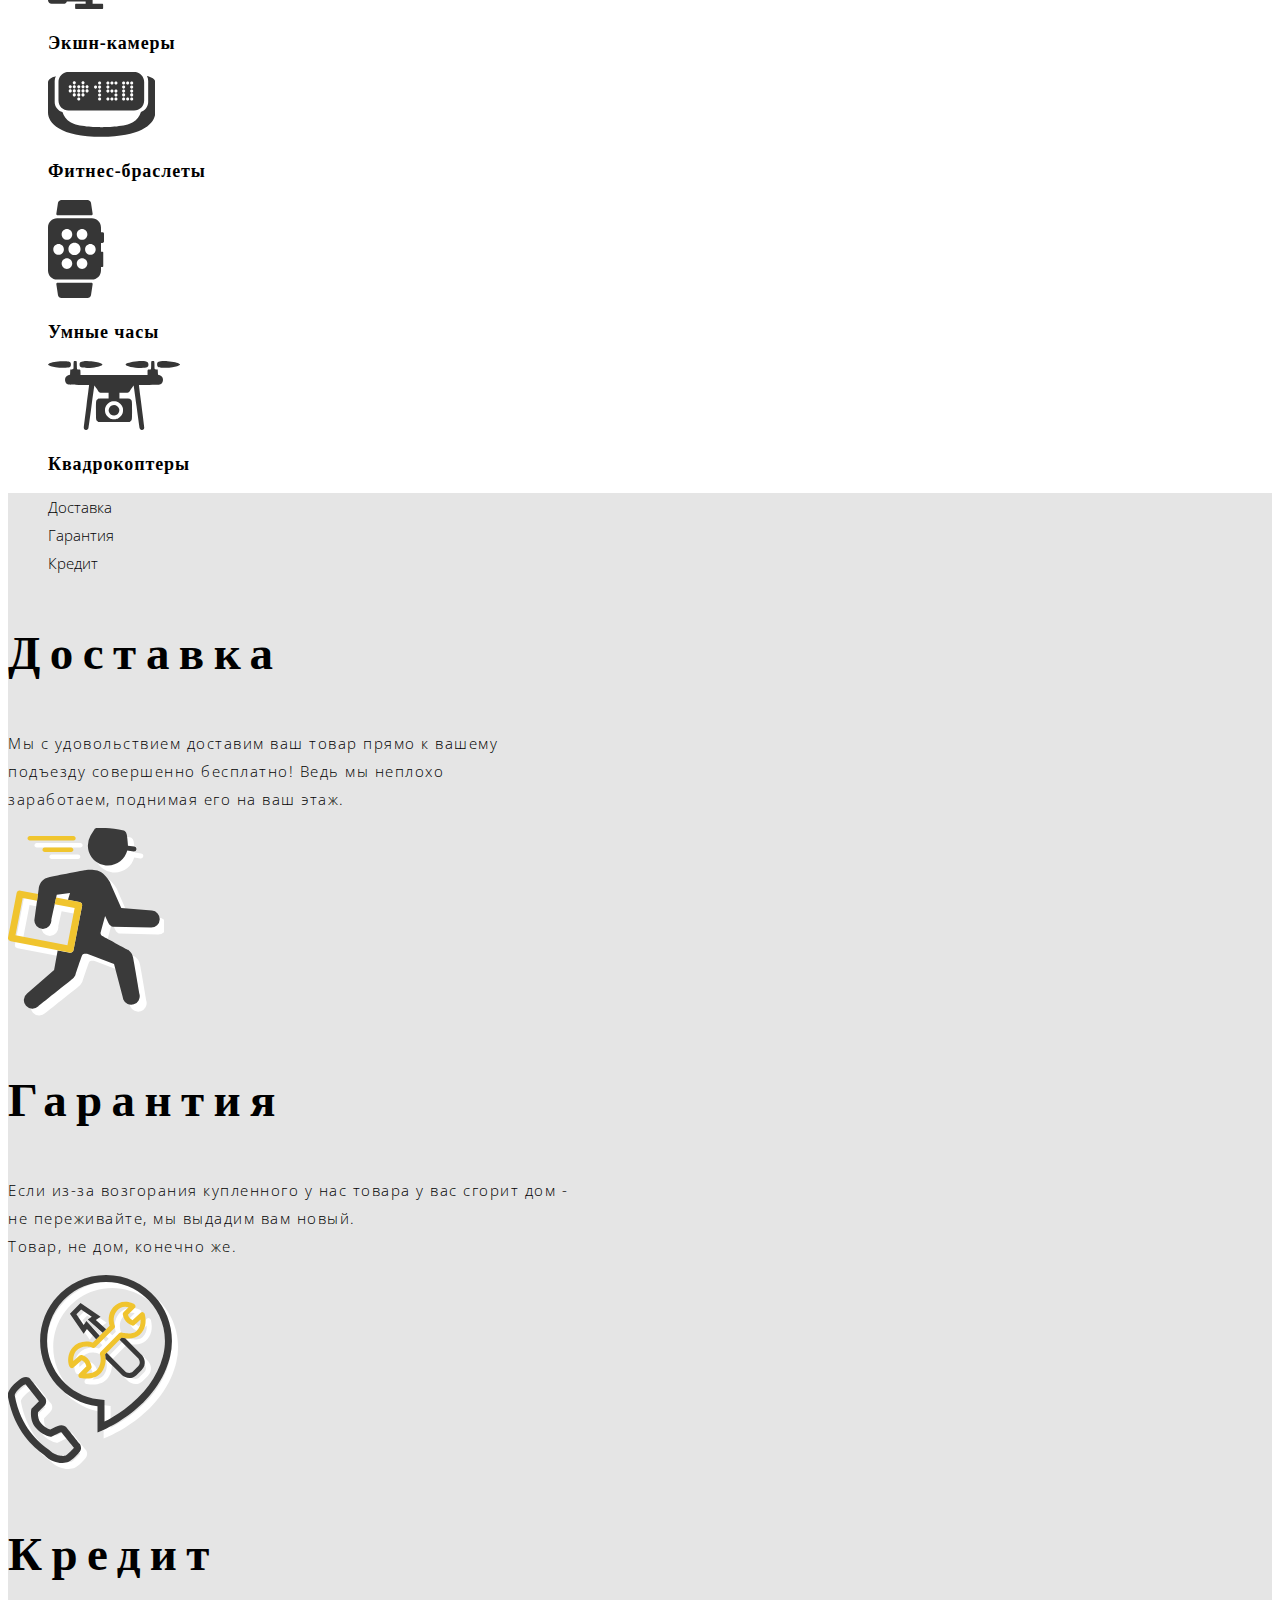
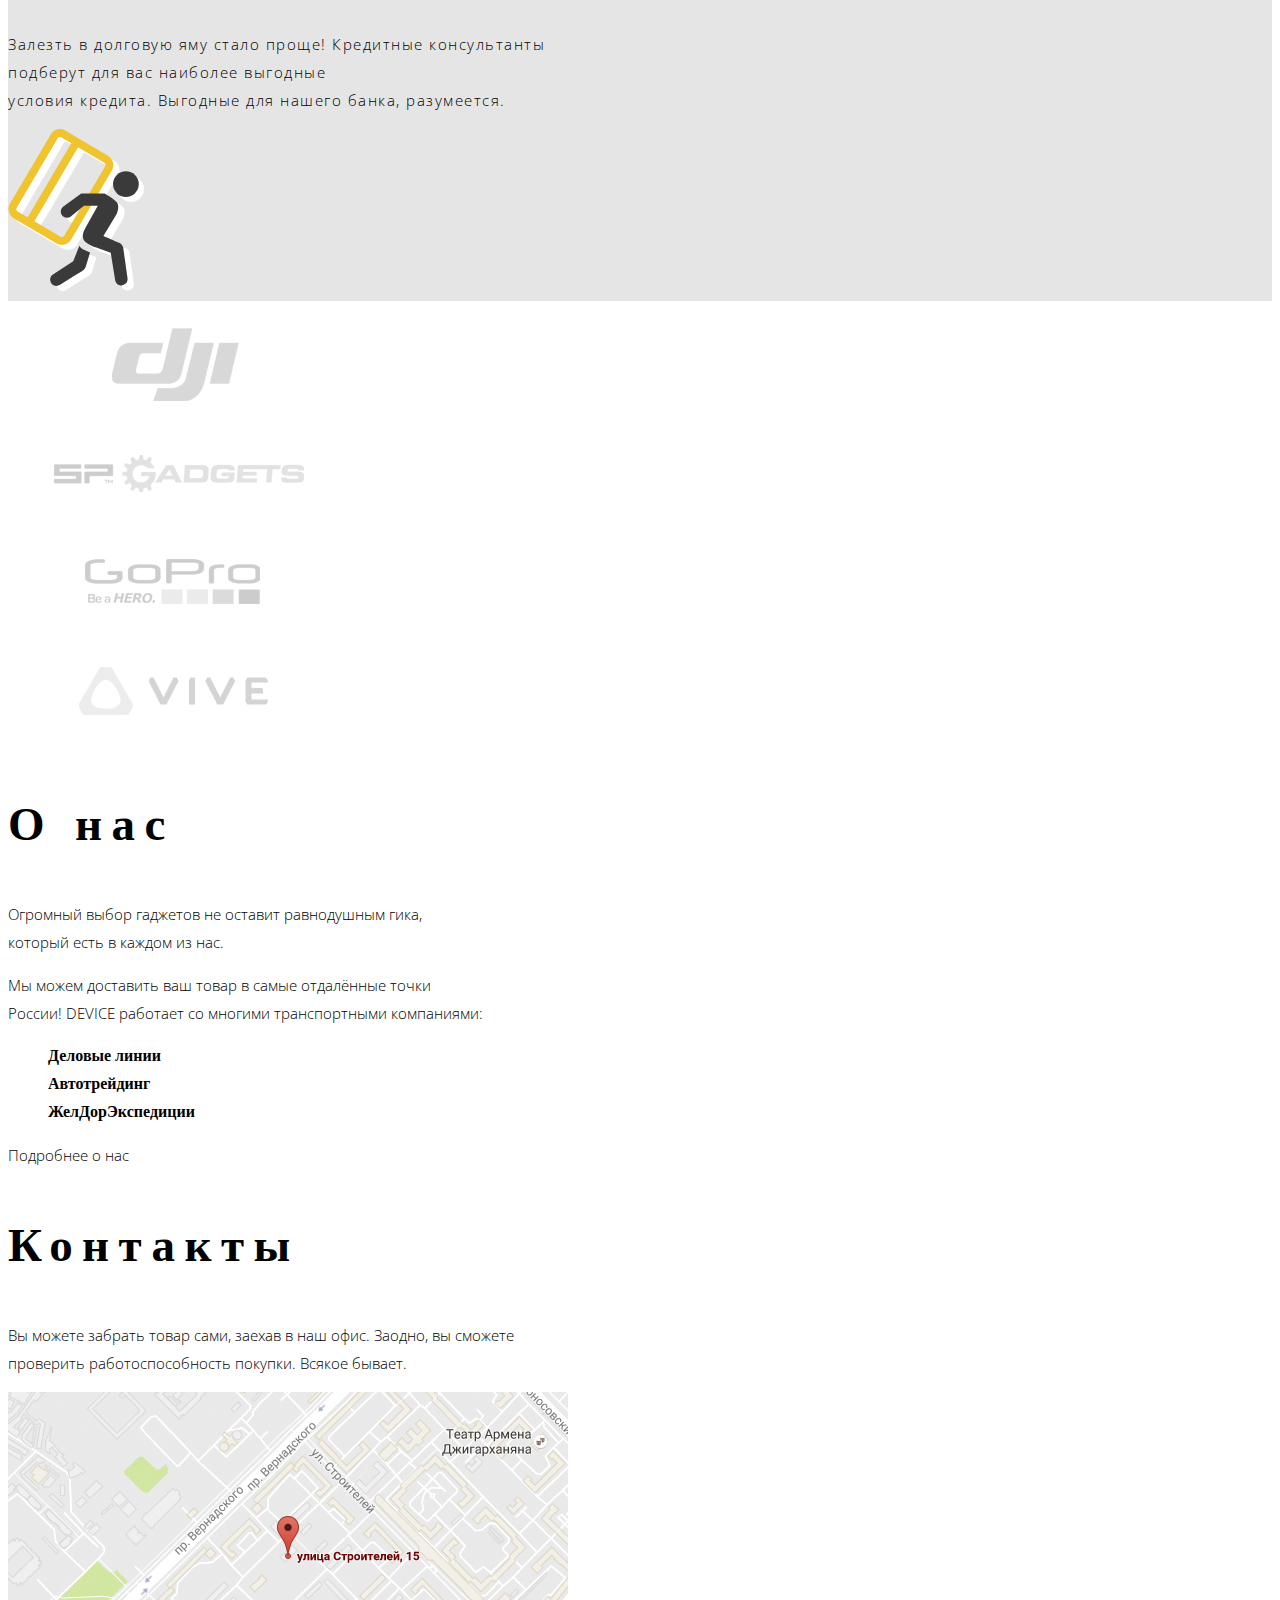
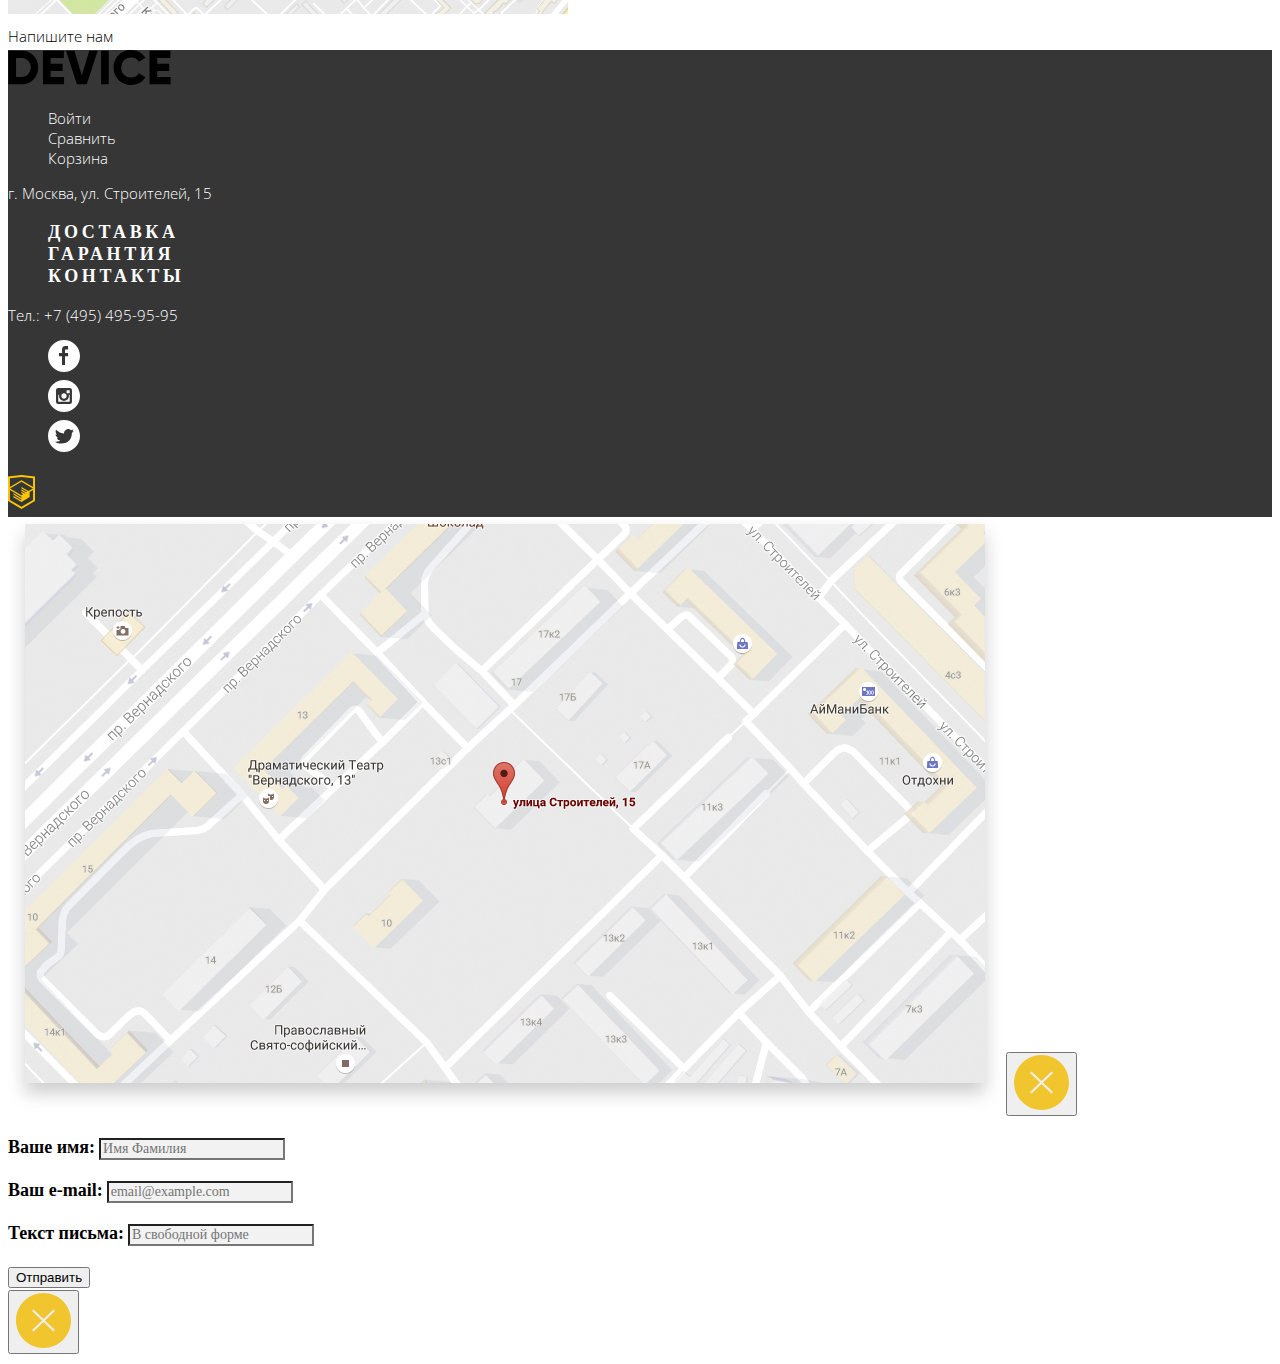
==== commit 8d202b3a: "правят сетки основных блоков" ====
--- a/index.html
+++ b/index.html
@@ -1,6 +1,5 @@
-<!-- Эта строка для того, чтобы отправить повторно пулреквест за второе задание, буду сразу удалять после проверки-->
 <!DOCTYPE html>
-<html lang="ru">
+<html class="page" lang="ru">
   <head>
     <meta charset="utf-8">
     <title>HTML Academy: Девайс</title>
@@ -8,35 +7,42 @@
     <link href="css/normalize.css" rel="stylesheet">
     <link href="css/style.css" rel="stylesheet">
   </head>
-  <body>
+  <body class="page-body">
     <header class="main-header">
       <h1 class="visually-hidden">Главная страница интернет-магазина</h1>
-      <a href="index.html"><img src="img/logo-device.svg" width="163" height="35" alt="Девайс"></a>
-      <section class="nav-search">
-        <form action="https://echo.htmlacademy.ru" method="get">
-          <img src="img/search.svg" width="16" height="16" alt="Значок поиска">
-          <input type="search" name="search" placeholder="Поиск по сайту">
-          <button type="submit"></button>
-        </form>
-      </section>
-      <ul class="user-nav">
-        <li>
-          <img src="img/user.svg" width="13" height="14" alt="Значок пользователя">
-          <a href="#">Войти</a>
-        </li>
-        <li>
-          <img src="img/compare.svg" width="14" height="14" alt="Значок сравнения">
-          <a href="#">Сравнить</a>
-        </li>
-        <li>
-          <img src="img/cart.svg" width="10" height="10" alt="Значок корзины">
-          <a href="#">Корзина</a>
-        </li>
-      </ul>
+      <section class="logo-header">
+        <a href="index.html"><img src="img/logo-device.svg" width="163" height="35" alt="Девайс"></a>
+      </section>
+      <section class="row-user-nav">
+        <section class="nav-search">
+          <form action="https://echo.htmlacademy.ru" method="get">
+            <!-- <img src="img/search.svg" width="16" height="16" alt="Значок поиска"> -->
+            <input type="search" name="search" placeholder="Поиск по сайту">
+            <button type="submit"></button>
+          </form>
+        </section>
+        <ul class="user-nav">
+          <li>
+            <!-- <img src="img/user.svg" width="13" height="14" alt="Значок пользователя"> -->
+
+            <a href="#">Войти</a>
+            
+          </li>
+          <li>
+            <!-- <img src="img/compare.svg" width="14" height="14" alt="Значок сравнения"> -->
+            <a href="#">Сравнить</a>
+          </li>
+          <li>
+            <!-- <img src="img/cart.svg" width="10" height="10" alt="Значок корзины"> -->
+            <a href="#">Корзина</a>
+          </li>
+        </ul>
+      </section>
       <nav class="main-nav">
-        <ul>
-          <li>
-            <a href="catalog.html">Каталог товаров<img src="img/plus.svg" width="22" height="22" alt="Значок плюса"></a>
+        <ul class="main-nav-list">
+          <li>
+            <!-- <img src="img/plus.svg" width="22" height="22" alt="Значок плюса"> -->
+            <a href="catalog.html">Каталог товаров</a>
             <ul class="catalog-plus">
               <li>
                 <ul>
@@ -70,78 +76,131 @@
         </ul>
       </nav>
     </header>
+
     <main>
-      <h2 class="visually-hidden">Популярные продукты</h2>
-      <section class="first-slider">
-        <div>
-          <img src="img/slider-1-1.png" width="384" height="486" alt="Самая длинная селфи-палка">
+
+      <section class="products">
+        <h2 class="visually-hidden">Популярные продукты</h2>
+        <!--
+        <ul class="products-nav">
+          <li><a class="products-tab" href="#selfie"></a>о</li>
+          <li><a class="products-tab" href="#fitness"></a>о</li>
+          <li><a class="products-tab" href="#quad"></a>о</li>
+        </ul>
+        -->
+        <div class="first-slider-content">  
+          <section class="first-slider">
+            <div class="number">
+              <p>01</p>
+            </div>
+            <div>
+              <img src="img/slider-1-1.png" width="384" height="486" alt="Самая длинная селфи-палка">
+            </div>
+            <section class="first-slider-slide" id="selfie">
+              <h3>Делай селфи, <br>
+                как Бен Стиллер!</h3>
+              <p>Самая длинная палка для селфи доступна в нашем магазине.<br>
+                Восемь (Восемь, Карл!) метров длиной и весом всего 5 килограмм.</p>
+              <div class="first-nav">
+                <a href="#">Подробнее</a>
+                <ul class="products-nav-2">
+                  <li><a href="#"></a>о</li>
+                  <li><a href="#"></a>о</li>
+                  <li><a href="#"></a>о</li>
+                </ul>
+              </div>
+              <div class="about-product">
+                <dl>
+                  <dt>8,5 м</dt>
+                  <dd>Длина палки</dd>
+                </dl>
+                <dl>
+                  <dt>5 кг</dt>
+                  <dd>Вес палки</dd>
+                </dl>
+                <dl>
+                  <dt>Карбон</dt>
+                  <dd>Материал</dd>
+                </dl>
+              </div>
+            </section>
+          </section>
+          
+          <section class="first-slider">
+            <div class="number">
+              <p>02</p>
+            </div>
+            <div>
+              <img src="img/slider-2-1.png" width="345" height="485" alt="Фитнес-браслет">
+            </div>
+            <section class="first-slider-slide" id="fitness">
+              <h3>Худеем<br>
+                правильно!</h3>
+              <p>Мотивирующие фитнес-браслеты помогут найти в себе силы<br>
+                Не пропускать занятия и соблюдать диету.</p>
+              <div class="first-nav">
+                <a href="#">Подробнее</a>
+                <ul class="products-nav-2">
+                  <li><a href="#"></a>о</li>
+                  <li><a href="#"></a>о</li>
+                  <li><a href="#"></a>о</li>
+                </ul>
+              </div>
+              <div class="about-product"></div>
+                <dl>
+                  <dt>48 часов</dt>
+                  <dd>Без подзарядки</dd>
+                </dl>
+              </div>
+            </section>
+          </section>
+
+          <section class="first-slider">
+            <div class="number">
+              <p>03</p>
+            </div>
+            <div class="product-image">
+              <!-- Тут верные размеры, пока что без них
+              <img src="img/slider-3-1.png" width="526" height="334" alt="Квадрокоптер">
+            -->
+              <img src="img/slider-3-1.png" width="50%" height="50%" alt="Квадрокоптер">
+            </div>
+            <section class="first-slider-slide" id="quad">
+              <h3>Порхает как бабочка,<br>
+                жалит как пчела!</h3>
+              <p>Этот обычный, на первый взгляд, квадрокоптер оснащён<br>
+                мощным лазером, замаскированным под стандартную камеру.</p>
+              <div class="first-nav">
+                <a href="#">Подробнее</a>
+                <ul class="products-nav-2">
+                  <li><a href="#"></a>о</li>
+                  <li><a href="#"></a>о</li>
+                  <li><a href="#"></a>о</li>
+                </ul>
+              </div>
+              <div class="about-product">
+                <dl>
+                  <dt>800 м</dt>
+                  <dd>Дальность полёта</dd>
+                </dl>
+                <dl>
+                  <dt>50 м</dt>
+                  <dd>Радиус поражения</dd>
+                </dl>
+              </div>
+            </section>
+          </section>
         </div>
-        <p class="number">01</p>
-        <h3>Делай селфи, <br>
-          как Бен Стиллер!</h3>
-        <p>Самая длинная палка для селфи доступна в нашем магазине.<br>
-          Восемь (Восемь, Карл!) метров длиной и весом всего 5 килограмм.</p>
-        <a href="#">Подробнее</a>
-
-        <!-- Тут эллипсы перелистывания слайдов: -->
-        <ul>
-          <li><button type="button" disabled title="Первый слайд с самой длинной селфи-палкой"><img src="slider-button.svg" width="12" height="12" alt="Выбранный первый слайд"></button></li>
-          <li><button type="button" title="Второй слайд с фитнес-браслетом"><img src="slider-button-empty.svg" width="12" height="12" alt="Невыбранный второй слайд"></button></li>
-          <li><button type="button" title="Третий слайд с квадрокоптером"><img src="slider-button-empty.svg" width="12" height="12" alt="Невыбранный третий слайд"></button></li>
-        </ul>
-        
-        <dl>
-          <dt>8,5 м</dt>
-          <dd>Длина палки</dd>
-          <dt>5 кг</dt>
-          <dd>Вес палки</dd>
-          <dt>Карбон</dt>
-          <dd>Материал/dd>
-        </dl>
-      </section>
-      
-      <section class="first-slider">
-        <div>
-          <img src="img/slider-2-1.png" width="345" height="485" alt="Фитнес-браслет">
-        </div>
-        <p class="number">02</p>
-        <h3>Худеем<br>
-          правильно!</h3>
-        <p>Мотивирующие фитнес-браслеты помогут найти в себе силы<br>
-          Не пропускать занятия и соблюдать диету.</p>
-        <a href="#">Подробнее</a>
-
-        <dl>
-          <dt>48 часов</dt>
-          <dd>Без подзарядки</dd>
-        </dl>
-      </section>
-
-      <section class="first-slider">
-        <div>
-          <img src="img/slider-3-1.png" width="526" height="334" alt="Квадрокоптер">
-        </div>
-        <p class="number">03</p>
-        <h3>Порхает как бабочка,<br>
-          жалит как пчела!</h3>
-        <p>Этот обычный, на первый взгляд, квадрокоптер оснащён<br>
-          мощным лазером, замаскированным под стандартную камеру.</p>
-        <a href="#">Подробнее</a>
-
-        <dl>
-          <dt>800 м</dt>
-          <dd>Дальность полёта</dd>
-          <dt>50 м</dt>
-          <dd>Радиус поражения</dd>
-        </dl>
-      </section>
-
-      <section class="popular">
+      </section>
+
+      <section class="popularity">
         <h2 class="visually-hidden">Категории товаров</h2>
-        <ul>
-          <li>
-            <a href="#"> 
-              <img src="img/popular-1.svg" width="97" height="55" alt="Значок виртуальной реальности">
+        <ul class="popular">
+          <li>
+            <a href="#">
+              <div class="popular-back">
+                <img src="img/popular-1.svg" width="97" height="55" alt="Значок виртуальной реальности">
+              </div>
               <p>
               Виртуальная<br>
               реальность
@@ -150,8 +209,10 @@
           </li>
           <li>
             <a href="#">
-              <img src="img/popular-2.svg" width="86" height="117" alt="Значок моноподов для селфи">
-              <p>
+              <div class="popular-back">
+                <img src="img/popular-2.svg" width="86" height="117" alt="Значок моноподов для селфи">
+              </div>
+               <p>
               Моноподы<br>
               для селфи
               </p>
@@ -159,64 +220,81 @@
           </li>
           <li>
             <a href="#">
-              <img src="img/popular-3.svg" width="71" height="87" alt="Значок экшн-камер">
+              <div class="popular-back">
+                <img src="img/popular-3.svg" width="71" height="87" alt="Значок экшн-камер">
+              </div>
               <p>Экшн-камеры</p>
             </a>
           </li>
           <li>
             <a href="#">
-              <img src="img/popular-4.svg" width="107" height="65" alt="Значок фитнес-браслетов">
+              <div class="popular-back">
+                <img src="img/popular-4.svg" width="107" height="65" alt="Значок фитнес-браслетов">
+              </div>
               <p>Фитнес-браслеты</p>
             </a>
           </li>
           <li>
             <a href="#">
-              <img src="img/popular-5.svg" width="56" height="98" alt="Значок умных часов">
+              <div class="popular-back">
+                <img src="img/popular-5.svg" width="56" height="98" alt="Значок умных часов">
+              </div>
               <p>Умные часы</p>
             </a>
           </li>
           <li>
             <a href="#">
-              <img src="img/popular-6.svg" width="132" height="69" alt="Значок квадрокоптеров">
+              <div class="popular-back">
+                <img src="img/popular-6.svg" width="132" height="69" alt="Значок квадрокоптеров">
+              </div>
               <p>Квадрокоптеры</p>
             </a>
           </li>
         </ul>
       </section>
-
-      <section class="second-slider">
-        <h2 class="visually-hidden">Преимущества компании</h2>
-        <ul>
-          <li><button type="button" disabled> Доставка </button></li>
-          <li><button type="button"> Гарантия </button></li>
-          <li><button type="button"> Кредит </button></li>
-        </ul>
-        <div>
-          <h3>Доставка</h3>
-          <p>Мы с удовольствием доставим ваш товар прямо к вашему<br>
-            подъезду совершенно бесплатно! Ведь мы неплохо<br>
-            заработаем, поднимая его на ваш этаж.</p>
-          <img src="img/delivery.svg" width="156" height="188" alt="Значок доставки">
+      <section class="slider-2">
+        <div class="second-slider">
+          <h2 class="visually-hidden">Преимущества компании</h2>
+          <ul class="second-slider-nav">
+            <li><a class="second-slider-tab" href="#delivery">Доставка</a></li>
+            <li><a class="second-slider-tab" href="#guarantee">Гарантия</a></li>
+            <li><a class="second-slider-tab" href="#credit">Кредит</a></li>
+          </ul>
+          <div class="second-slider-content">
+            <section class="second-slider-item" id="delivery">
+              <div class="second-text">
+                <h3>Доставка</h3>
+                <p>Мы с удовольствием доставим ваш товар прямо к вашему<br>
+                  подъезду совершенно бесплатно! Ведь мы неплохо<br>
+                  заработаем, поднимая его на ваш этаж.</p>
+              </div>
+              <img src="img/delivery.svg" width="156" height="188" alt="Значок доставки">
+            </section>
+            <section class="second-slider-item" id="guarantee">
+              <div class="second-text">
+                <h3>Гарантия</h3>
+                <p>Если из-за возгорания купленного у нас товара у вас сгорит дом -<br>
+                  не переживайте, мы выдадим вам новый.<br>
+                  Товар, не дом, конечно же.</p>
+              </div>
+              <img src="img/warranty.svg" width="171" height="195" alt="Значок гарантии">
+            </section>
+            <section class="second-slider-item" id="credit">
+              <div class="second-text"></div>
+                <h3>Кредит</h3>
+                <p>Залезть в долговую яму стало проще! Кредитные консультанты<br>
+                  подберут для вас наиболее выгодные<br>
+                  условия кредита. Выгодные для нашего банка, разумеется.</p>
+              </div>  
+              <img src="img/credit.svg" width="136" height="164" alt="Значок кредита">
+            </section>
+          </div>
         </div>
-        <div>
-          <h3>Гарантия</h3>
-          <p>Если из-за возгорания купленного у нас товара у вас сгорит дом -<br>
-            не переживайте, мы выдадим вам новый.<br>
-            Товар, не дом, конечно же.</p>
-          <img src="img/warranty.svg" width="171" height="195" alt="Значок гарантии">
-        </div>
-        <div>
-          <h3>Кредит</h3>
-          <p>Залезть в долговую яму стало проще! Кредитные консультанты<br>
-            подберут для вас наиболее выгодные<br>
-            условия кредита. Выгодные для нашего банка, разумеется.</p>
-          <img src="img/credit.svg" width="136" height="164" alt="Значок кредита">
-        </div>
-      </section> 
-
-      <section>
+      </section>
+
+      <section">
         <h2 class="visually-hidden">Партнёры</h2>
-        <ul>
+        <ul class="partners">
           <li><a href="#"><img src="img/logo-1-1.svg" width="260" height="100" alt="Компания DJI"></a></li>
           <li><a href="#"><img src="img/logo-2-1.svg" width="260" height="100" alt="Компания SP Gadgets"></a></li>
           <li><a href="#"><img src="img/logo-3-1.svg" width="260" height="100" alt="Компания GoPro"></a></li>
@@ -225,89 +303,105 @@
       </section>
 
       <section class="about">
-        <h2 class="visually-hidden">Информация</h2>
-        <h3>О нас</h3>
-        <p>Огромный выбор гаджетов не оставит равнодушным гика,<br>
-          который есть в каждом из нас.</p>
-        <p>Мы можем доставить ваш товар в самые отдалённые точки<br>
-          России! DEVICE работает со многими транспортными компаниями:</p>
-        <ul>
-          <li>Деловые линии</li>
-          <li>Автотрейдинг</li>
-          <li>ЖелДорЭкспедиции</li>
-        </ul>
-        <a href="">Подробнее о нас</a>
-      </section>
-
-      <section  class="about">
-        <h3><a href="#" name="contacts">Контакты</a></h3>
-        <p>Вы можете забрать товар сами, заехав в наш офис. Заодно, вы сможете<br>
-          проверить работоспособность покупки. Всякое бывает.</p>
-        <a href="#"><img src="img/map-1.jpg" width="560" height="222" alt="Превью карты с адресом магазина"></a>
-
-        <!-- Ниже всплывающая карта -->
-        <img src="img/map-big-1.jpg" width="994" height="593" alt="Адрес магазина: город Москва, улица Строителей, дом 15">
+        <section class="about-us">
+          <h2 class="visually-hidden">Информация</h2>
+          <h3>О нас</h3>
+          <p>Огромный выбор гаджетов не оставит равнодушным гика,<br>
+            который есть в каждом из нас.</p>
+          <p>Мы можем доставить ваш товар в самые отдалённые точки<br>
+            России! DEVICE работает со многими транспортными компаниями:</p>
+          <ul>
+            <li>Деловые линии</li>
+            <li>Автотрейдинг</li>
+            <li>ЖелДорЭкспедиции</li>
+          </ul>
+          <a href="">Подробнее о нас</a>
+        </section>
+        <section  class="about-contacts">
+          <h3><a href="#" name="contacts">Контакты</a></h3>
+          <p>Вы можете забрать товар сами, заехав в наш офис. Заодно, вы сможете<br>
+            проверить работоспособность покупки. Всякое бывает.</p>
+          <a href="#"><img src="img/map-1.jpg" width="560" height="222" alt="Превью карты с адресом магазина"></a>
+          <div>
+            <a href="#">Напишите нам</a>
+          </div>
+        </section>
+      </section>
+    </main>
+
+    <footer class="main-footer">
+      <div class="row-foot">
+        <img src="img/logo-device.svg" width="163" height="35" alt="Девайс">
+        <ul class="user-block-list">
+          <li>
+            <!-- <img src="img/user.svg" width="13" height="14" alt="Значок пользователя"> -->
+
+            <a href="#">Войти</a>
+
+          </li>
+          <li>
+            <!-- <img src="img/compare.svg" width="14" height="14" alt="Значок сравнения"> -->
+            <a href="#">Сравнить</a>
+          </li>
+          <li>
+            <!-- <img src="img/cart.svg" width="10" height="10" alt="Значок корзины"> -->
+            <a href="#">Корзина</a>
+          </li>
+        </ul>
+      </div>
+      <div class="row-foot">
+        <p class="main-footer-contacts"><a href="">г. Москва, ул. Строителей, 15</a></p>
+        <ul class="user-foot">
+          <li><a href="#">Доставка</a></li>
+          <li><a href="#">Гарантия</a></li>
+          <li><a href="#">Контакты</a></li>
+        </ul>
+        <p class="main-footer-contacts"><a href="tel:+74954959595">Тел.: +7 (495) 495-95-95</a></p>
+      </div>
+      <div class="row-foot">
+        <section>
+          <h2 class="visually-hidden">Device в социальных сетях</h2>
+          <ul class="socials">
+            <li><a href="#" title="Device в Фейсбуке"><img src="img/fb.svg" width="32" height="32" alt="Значок Facebook"></a></li>
+            <li><a href="#" title="Device в Инстаграме"><img src="img/instagram.svg" width="32" height="32" alt="Значок Instagram"></a></li>
+            <li><a href="#" title="Device в Твиттере"><img src="img/twitter.svg" width="32" height="32" alt="Значок Twitter"></a></li>
+          </ul>
+        </section>
+        <section class="HTML">
+          <a href="https://htmlacademy.ru/intensive/htmlcss" title="Сайт создан HTML Academy. Перейти на их страницу"><img src="img/logo-html.svg" width="27" height="34" alt="Логотип HTML Academy"></a>
+        </section>
+      </div>
+    </footer>
+
+    <section class="map">
+      <img src="img/map-big-1.jpg" width="994" height="593" alt="Адрес магазина: город Москва, улица Строителей, дом 15">
+      <button type="button">
+        <img src="img/modal-close.svg" width="55" height="55" alt="Закрыть подменю с адресом магазина">
+      </button>
+    </section>
+
+    <section class="write-us">
+      <article class="write">
+        <form action="https://echo.htmlacademy.ru" method="post">
+          <p>
+            <label for="appointment-name">Ваше имя:</label>
+            <input id="appointment-name" type="text" name="time" placeholder="Имя Фамилия">
+          </p>
+          <p>
+            <label for="appointment-email">Ваш e-mail:</label>
+            <input id="appointment-email" type="text" name="name" placeholder="email@example.com">
+          </p>
+          <p>
+            <label for="appointment-message">Текст письма:</label>
+            <input id="appointment-message" type="tel" name="phone" placeholder="В свободной форме">
+          </p>
+          <button type="submit">Отправить</button>
+        </form>
         <button type="button">
-          <img src="img/modal-close.svg" width="55" height="55" alt="Закрыть подменю с адресом магазина">
+          <img src="img/modal-close.svg" width="55" height="55" alt="Закрыть подменю с формой обратной связи">
         </button>
-
-        <a href="#">Напишите нам</a>
-        <!-- Ниже всплывающая форма обратной связи -->
-        <article class="write">
-          <form action="https://echo.htmlacademy.ru" method="post">
-            <p>
-              <label for="appointment-name">Ваше имя:</label>
-              <input id="appointment-name" type="text" name="time" placeholder="Имя Фамилия">
-            </p>
-            <p>
-              <label for="appointment-email">Ваш e-mail:</label>
-              <input id="appointment-email" type="text" name="name" placeholder="email@example.com">
-            </p>
-            <p>
-              <label for="appointment-message">Текст письма:</label>
-              <input id="appointment-message" type="tel" name="phone" placeholder="В свободной форме">
-            </p>
-            <button type="submit">Отправить</button>
-          </form>
-          <button type="button">
-            <img src="img/modal-close.svg" width="55" height="55" alt="Закрыть подменю с формой обратной связи">
-          </button>
-        </article>
-      </section>
-    </main>
-
-    <footer class="main-footer">
-      <img src="img/logo-device.png" width="163" height="35" alt="Девайс">
-      <ul class="user-block-list">
-        <li>
-          <img src="img/user.svg" width="13" height="14" alt="Значок пользователя">
-          <a href="#">Войти</a>
-        </li>
-        <li>
-          <img src="img/compare.svg" width="14" height="14" alt="Значок сравнения">
-          <a href="#">Сравнить</a>
-        </li>
-        <li>
-          <img src="img/cart.svg" width="10" height="10" alt="Значок корзины">
-          <a href="#">Корзина</a>
-        </li>
-      </ul>
-      <p class="main-footer-contacts"><a href="">г. Москва, ул. Строителей, 15</a></p>
-      <ul class="user-foot">
-        <li><a href="#">Доставка</a></li>
-        <li><a href="#">Гарантия</a></li>
-        <li><a href="#">Контакты</a></li>
-      </ul>
-      <p class="main-footer-contacts"><a href="tel:+74954959595">Тел.: +7 (495) 495-95-95</a></p>
-      <section>
-        <h2 class="visually-hidden">Device в социальных сетях</h2>
-        <ul>
-          <li><a href="#" title="Device в Фейсбуке"><img src="img/fb.svg" width="32" height="32" alt="Значок Facebook"></a></li>
-          <li><a href="#" title="Device в Инстаграме"><img src="img/instagram.svg" width="32" height="32" alt="Значок Instagram"></a></li>
-          <li><a href="#" title="Device в Твиттере"><img src="img/twitter.svg" width="32" height="32" alt="Значок Twitter"></a></li>
-        </ul>
-      </section>
-      <p><a href="https://htmlacademy.ru/intensive/htmlcss" title="Сайт создан HTML Academy. Перейти на их страницу"><img src="img/logo-html.svg" width="27" height="34" alt="Логотип HTML Academy"></a></p>
-    </footer>
+      </article>
+    </section>
+
   </body>
 </html>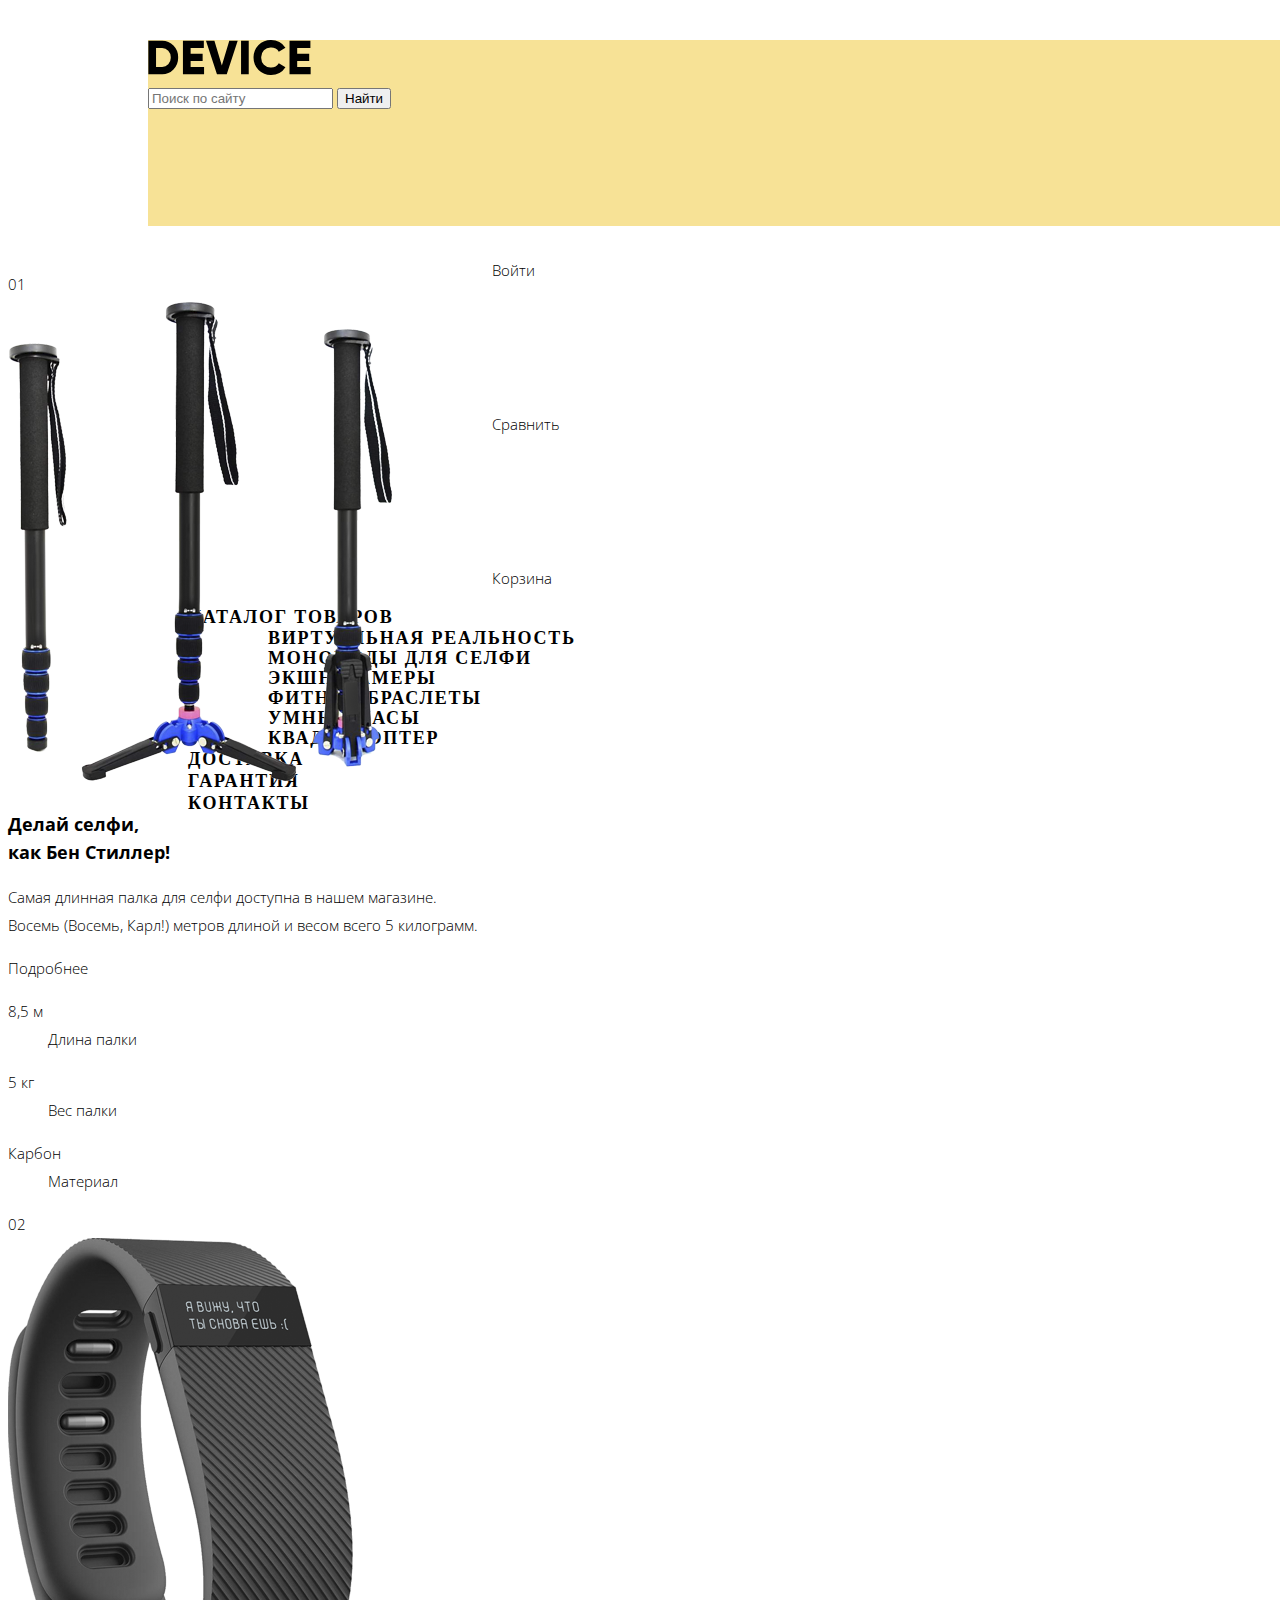
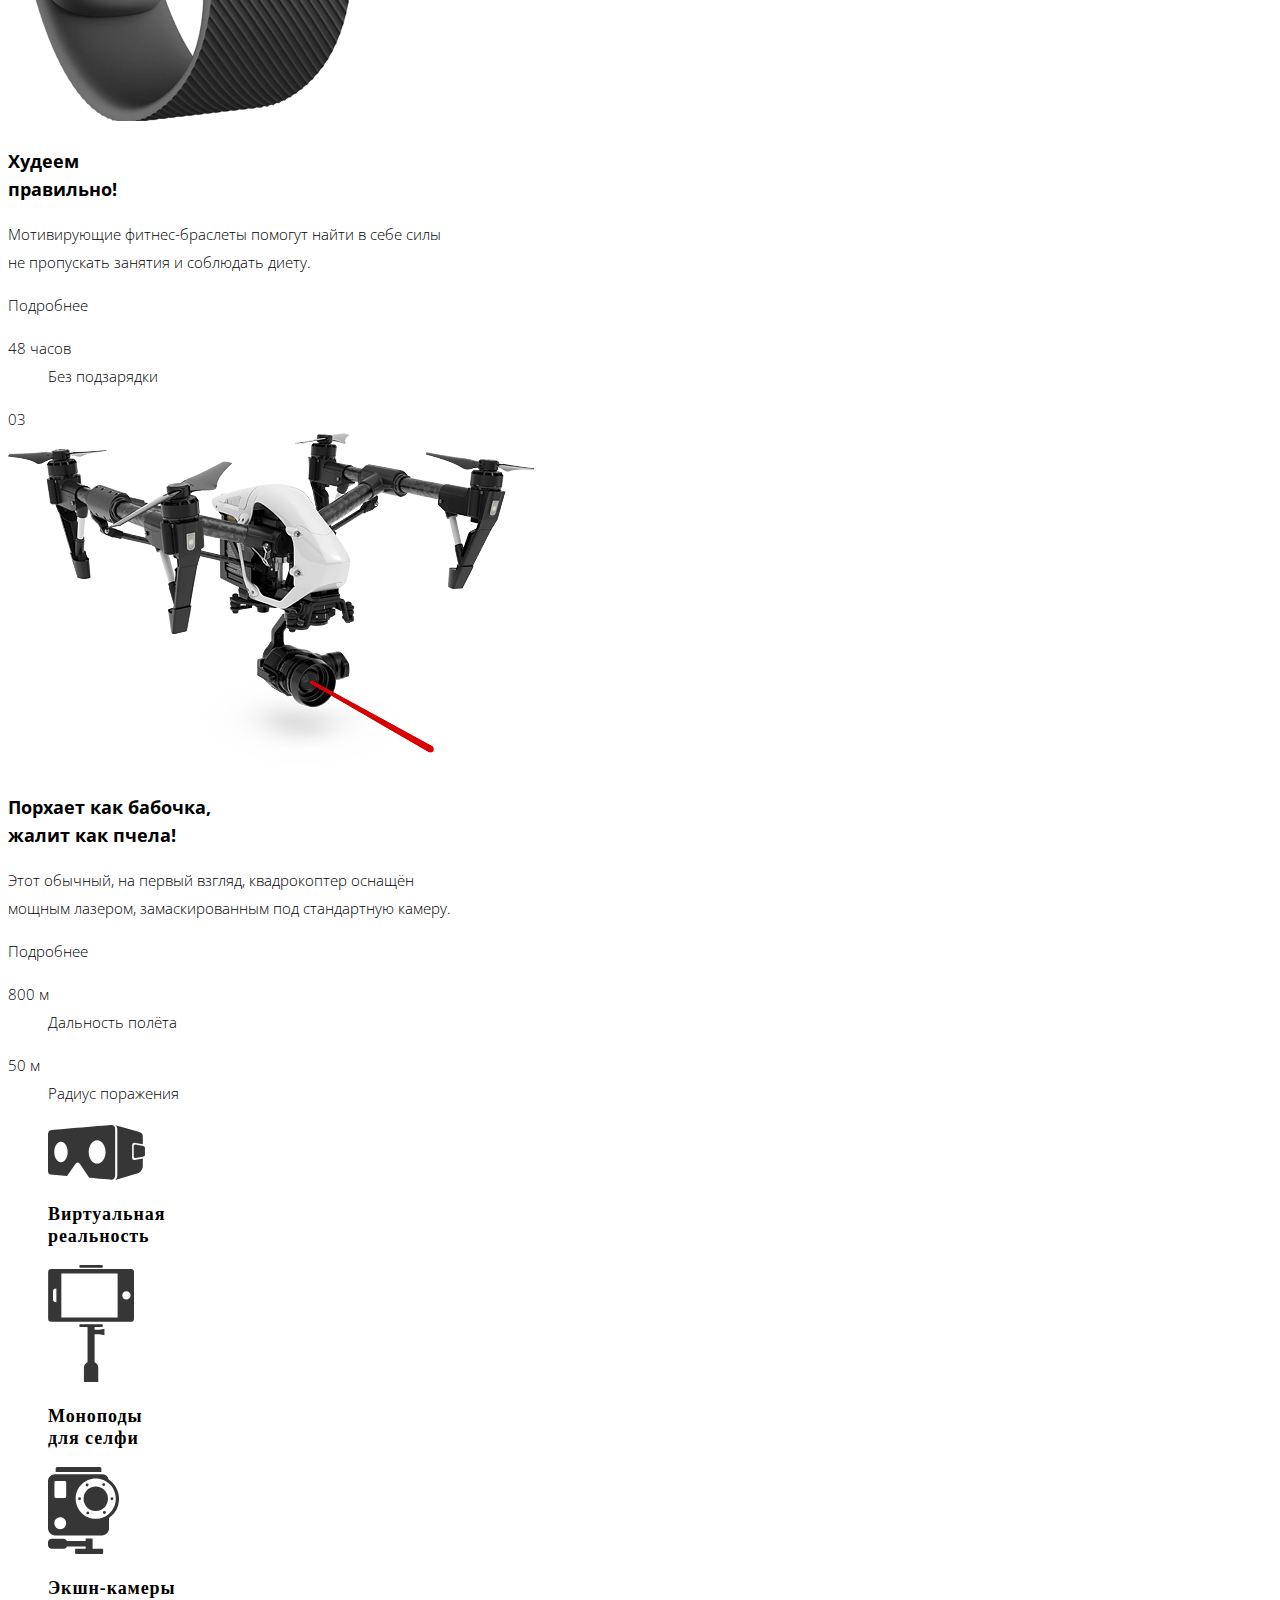
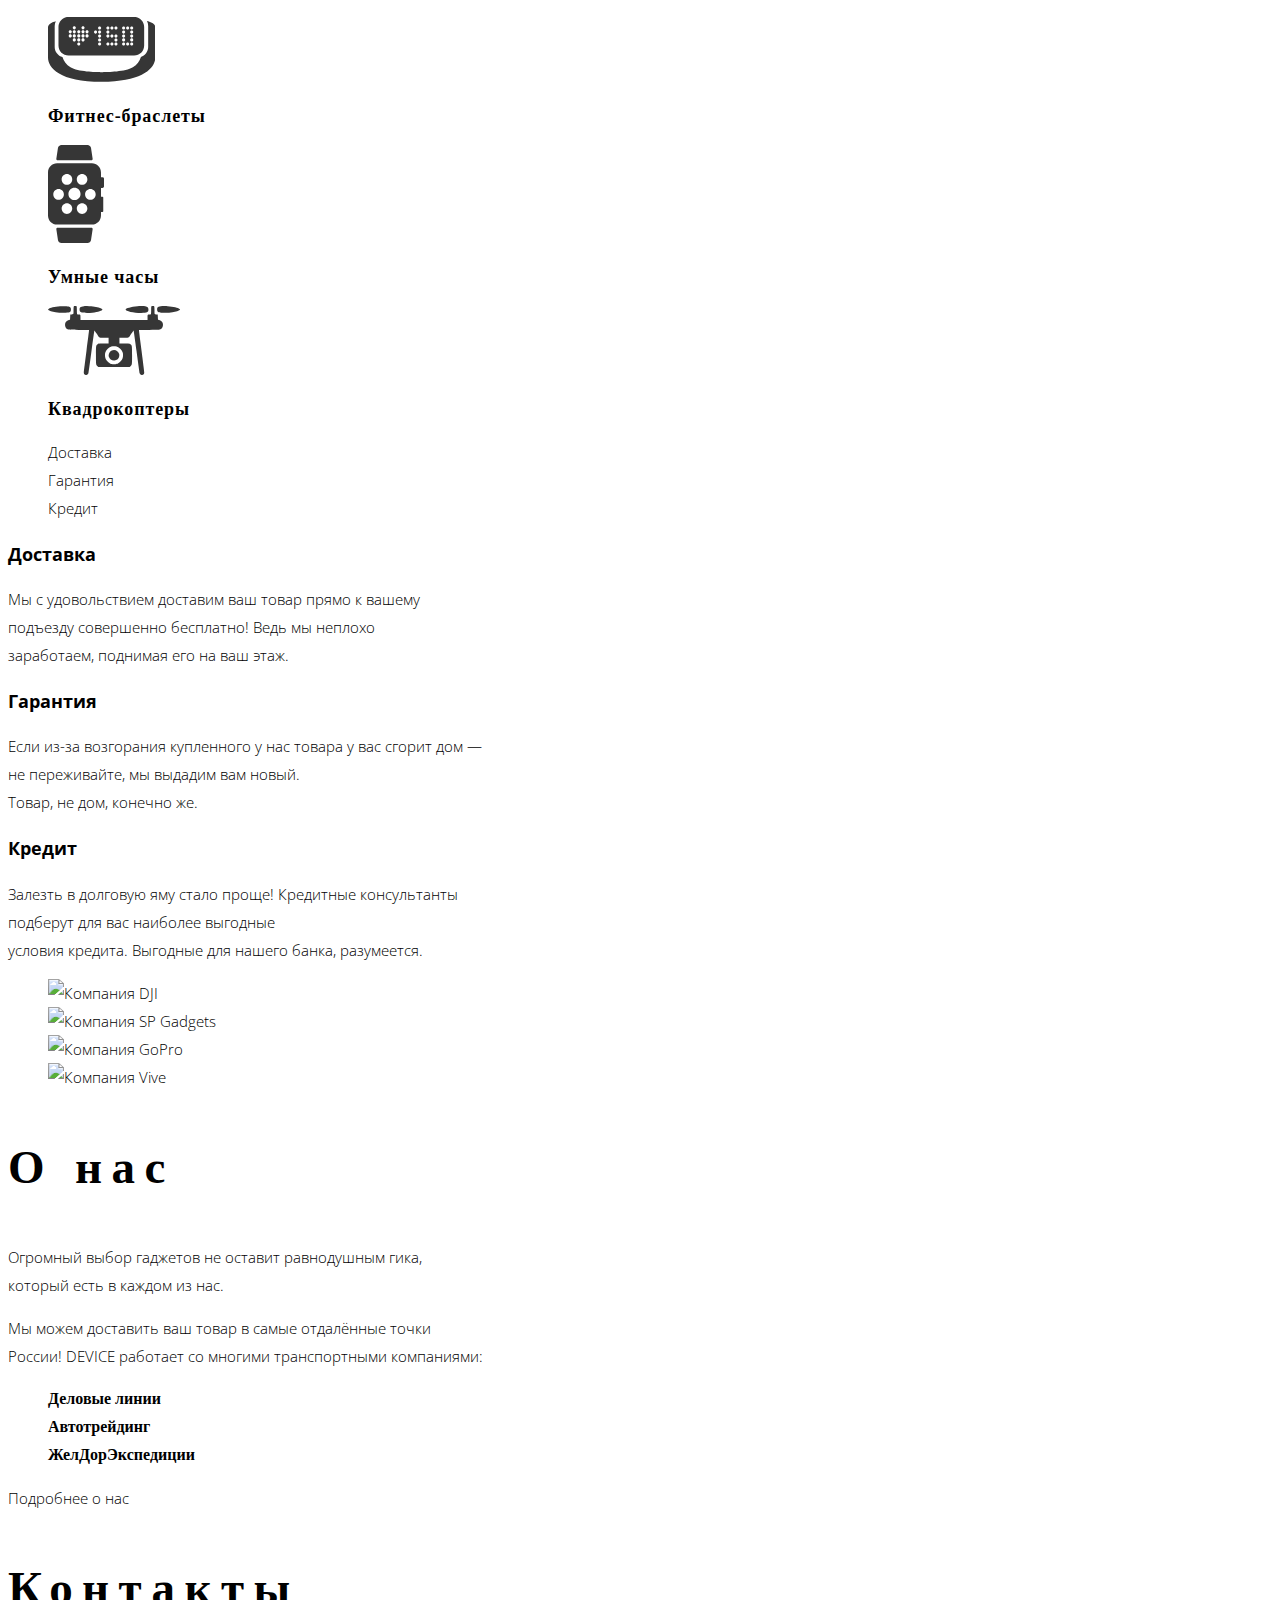
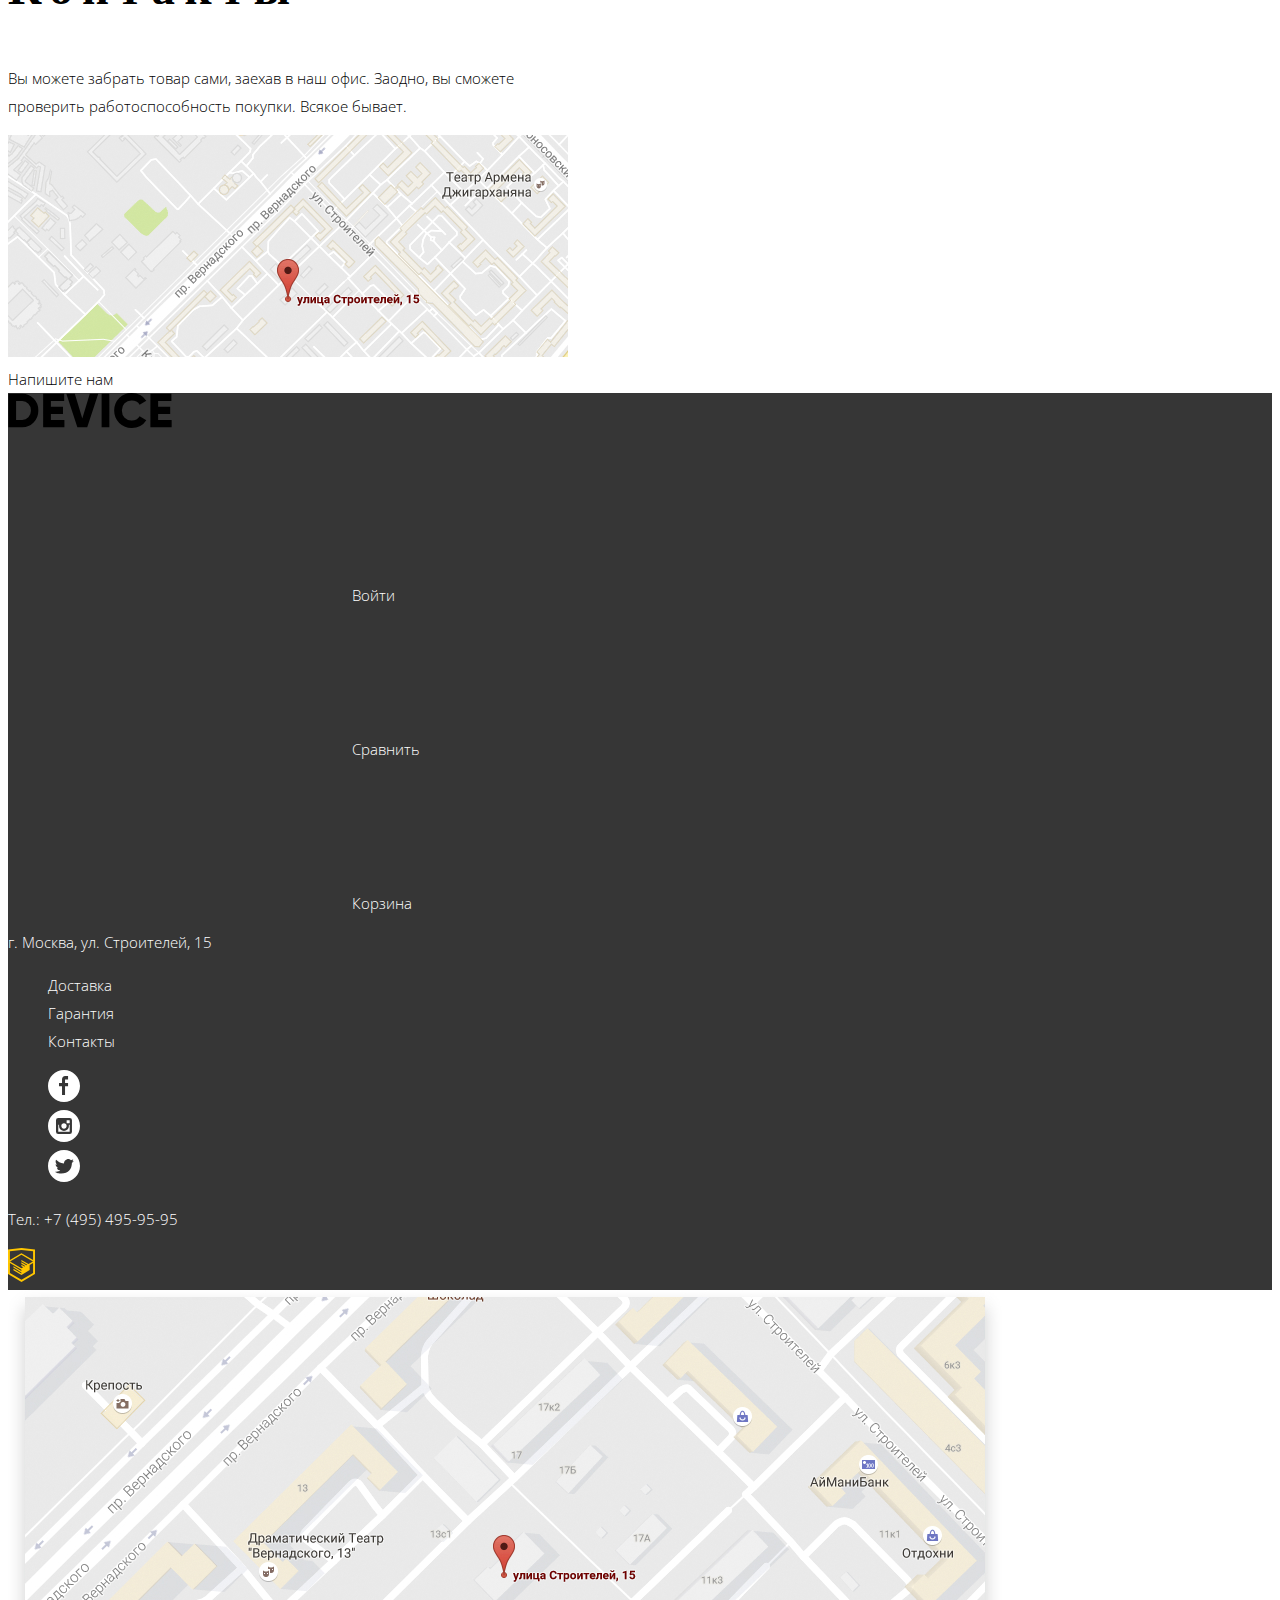
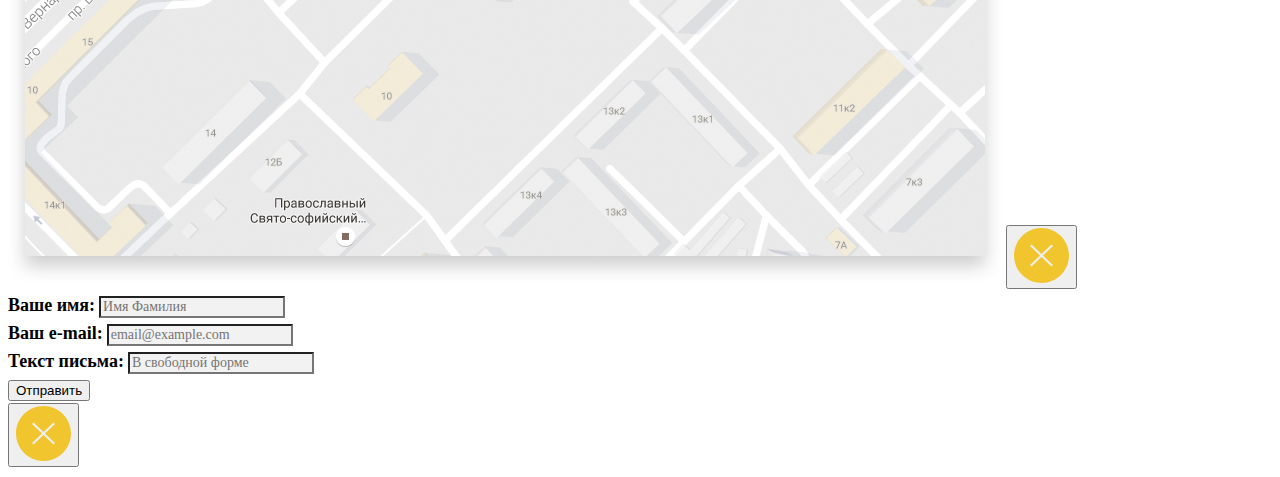
==== commit 6ef94c38: "Обновляют все файлы (на всякий случай)" ====
--- a/index.html
+++ b/index.html
@@ -16,61 +16,71 @@
       <section class="row-user-nav">
         <section class="nav-search">
           <form action="https://echo.htmlacademy.ru" method="get">
-            <!-- <img src="img/search.svg" width="16" height="16" alt="Значок поиска"> -->
             <input type="search" name="search" placeholder="Поиск по сайту">
-            <button type="submit"></button>
+            <button type="submit">Найти</button>
           </form>
         </section>
         <ul class="user-nav">
-          <li>
-            <!-- <img src="img/user.svg" width="13" height="14" alt="Значок пользователя"> -->
-
-            <a href="#">Войти</a>
-            
-          </li>
-          <li>
-            <!-- <img src="img/compare.svg" width="14" height="14" alt="Значок сравнения"> -->
-            <a href="#">Сравнить</a>
-          </li>
-          <li>
-            <!-- <img src="img/cart.svg" width="10" height="10" alt="Значок корзины"> -->
-            <a href="#">Корзина</a>
+
+          <li class="login">
+            <a href="#">
+              <svg class="icon-user">
+                <use xlink:href="#user"></use>
+              </svg>
+              Войти
+            </a>
+          </li>
+          
+          <li class="compare">
+            <a href="#">
+              <svg class="icon-compare">
+                <use xlink:href="#compare"></use>
+              </svg>
+              Сравнить
+            </a>
+          </li>
+          <li class="cart">
+            <a href="#">
+              <svg class="icon-cart">
+                <use xlink:href="#cart"></use>
+              </svg>
+              Корзина
+            </a>
           </li>
         </ul>
       </section>
       <nav class="main-nav">
         <ul class="main-nav-list">
-          <li>
-            <!-- <img src="img/plus.svg" width="22" height="22" alt="Значок плюса"> -->
-            <a href="catalog.html">Каталог товаров</a>
+          <li class="catalog-link">
+            <a class="catalog" href="catalog.html">Каталог товаров</a>
             <ul class="catalog-plus">
-              <li>
-                <ul>
+              <li class="catalog-column">
+                <ul class="catalog-list">
                   <li><a href="#">Виртуальная реальность</a></li>
                   <li><a href="#">Моноподы для селфи</a></li>
                   <li><a href="#">Экшн-камеры</a></li>
                 </ul>
               </li>
-              <li>
-                <ul>
+              <li class="catalog-column">
+                <ul class="catalog-list">
                   <li><a href="#">Фитнес-браслеты</a></li>
                   <li><a href="#">Умные часы</a></li>
                 </ul>
               </li>
-              <li>
-                <ul>
+              <li class="catalog-column">
+                <ul class="catalog-list">
                   <li><a href="#">Квадрокоптер</a></li>
                 </ul>
               </li>
             </ul>
           </li>  
-          <li>
+          <li class="delivery-link">
             <a href="#">Доставка</a>
           </li>
-          <li>
+          <li class="guarantee-link">
             <a href="#">Гарантия</a>
           </li>
-          <li>
+          <li class="contacts-link">
             <a href="#contacts">Контакты</a>
           </li>
         </ul>
@@ -78,117 +88,97 @@
     </header>
 
     <main>
-
       <section class="products">
         <h2 class="visually-hidden">Популярные продукты</h2>
-        <!--
-        <ul class="products-nav">
-          <li><a class="products-tab" href="#selfie"></a>о</li>
-          <li><a class="products-tab" href="#fitness"></a>о</li>
-          <li><a class="products-tab" href="#quad"></a>о</li>
-        </ul>
-        -->
-        <div class="first-slider-content">  
-          <section class="first-slider">
+        <div class="main-products">  
+          <section class="main-products-content">
             <div class="number">
-              <p>01</p>
-            </div>
-            <div>
-              <img src="img/slider-1-1.png" width="384" height="486" alt="Самая длинная селфи-палка">
-            </div>
-            <section class="first-slider-slide" id="selfie">
-              <h3>Делай селфи, <br>
-                как Бен Стиллер!</h3>
-              <p>Самая длинная палка для селфи доступна в нашем магазине.<br>
-                Восемь (Восемь, Карл!) метров длиной и весом всего 5 килограмм.</p>
-              <div class="first-nav">
-                <a href="#">Подробнее</a>
-                <ul class="products-nav-2">
-                  <li><a href="#"></a>о</li>
-                  <li><a href="#"></a>о</li>
-                  <li><a href="#"></a>о</li>
-                </ul>
-              </div>
-              <div class="about-product">
-                <dl>
-                  <dt>8,5 м</dt>
-                  <dd>Длина палки</dd>
-                </dl>
-                <dl>
-                  <dt>5 кг</dt>
-                  <dd>Вес палки</dd>
-                </dl>
-                <dl>
-                  <dt>Карбон</dt>
-                  <dd>Материал</dd>
-                </dl>
-              </div>
-            </section>
+              01
+            </div>
+            <div class="product-card">
+              <div class="product-image">
+                <img src="img/slider-1-1.png" width="384" height="486" alt="Самая длинная селфи-палка">
+              </div>
+              <section class="main-products-slide" id="selfie">
+                <h3>Делай селфи, <br>
+                  как Бен Стиллер!</h3>
+                <p>Самая длинная палка для селфи доступна в нашем магазине.<br>
+                  Восемь (Восемь, Карл!) метров длиной и весом всего 5 килограмм.</p>
+                <div class="main-products-nav">
+                  <a class="button" href="#">Подробнее</a>
+                </div>
+                <div class="about-product">
+                  <dl>
+                    <dt>8,5 м</dt>
+                    <dd>Длина палки</dd>
+                  </dl>
+                  <dl>
+                    <dt>5 кг</dt>
+                    <dd>Вес палки</dd>
+                  </dl>
+                  <dl>
+                    <dt>Карбон</dt>
+                    <dd>Материал</dd>
+                  </dl>
+                </div>
+              </section>
+            </div>
           </section>
           
-          <section class="first-slider">
+          <section class="main-products-content">
             <div class="number">
-              <p>02</p>
-            </div>
-            <div>
-              <img src="img/slider-2-1.png" width="345" height="485" alt="Фитнес-браслет">
-            </div>
-            <section class="first-slider-slide" id="fitness">
-              <h3>Худеем<br>
-                правильно!</h3>
-              <p>Мотивирующие фитнес-браслеты помогут найти в себе силы<br>
-                Не пропускать занятия и соблюдать диету.</p>
-              <div class="first-nav">
-                <a href="#">Подробнее</a>
-                <ul class="products-nav-2">
-                  <li><a href="#"></a>о</li>
-                  <li><a href="#"></a>о</li>
-                  <li><a href="#"></a>о</li>
-                </ul>
-              </div>
-              <div class="about-product"></div>
-                <dl>
-                  <dt>48 часов</dt>
-                  <dd>Без подзарядки</dd>
-                </dl>
-              </div>
-            </section>
-          </section>
-
-          <section class="first-slider">
+              02
+            </div>
+            <div class="product-card">
+              <div class="product-image">
+                <img src="img/slider-2-1.png" width="345" height="485" alt="Фитнес-браслет">
+              </div>
+              <section class="main-products-slide" id="fitness">
+                <h3>Худеем<br>
+                  правильно!</h3>
+                <p>Мотивирующие фитнес-браслеты помогут найти в себе силы<br>
+                  не пропускать занятия и соблюдать диету.</p>
+                <div class="main-products-nav">
+                  <a class="button" href="#">Подробнее</a>
+                </div>
+                <div class="about-product">
+                  <dl>
+                    <dt>48 часов</dt>
+                    <dd>Без подзарядки</dd>
+                  </dl>
+                </div>
+              </section>
+            </div>
+          </section>
+
+          <section class="main-products-content">
             <div class="number">
-              <p>03</p>
-            </div>
-            <div class="product-image">
-              <!-- Тут верные размеры, пока что без них
-              <img src="img/slider-3-1.png" width="526" height="334" alt="Квадрокоптер">
-            -->
-              <img src="img/slider-3-1.png" width="50%" height="50%" alt="Квадрокоптер">
-            </div>
-            <section class="first-slider-slide" id="quad">
-              <h3>Порхает как бабочка,<br>
-                жалит как пчела!</h3>
-              <p>Этот обычный, на первый взгляд, квадрокоптер оснащён<br>
-                мощным лазером, замаскированным под стандартную камеру.</p>
-              <div class="first-nav">
-                <a href="#">Подробнее</a>
-                <ul class="products-nav-2">
-                  <li><a href="#"></a>о</li>
-                  <li><a href="#"></a>о</li>
-                  <li><a href="#"></a>о</li>
-                </ul>
-              </div>
-              <div class="about-product">
-                <dl>
-                  <dt>800 м</dt>
-                  <dd>Дальность полёта</dd>
-                </dl>
-                <dl>
-                  <dt>50 м</dt>
-                  <dd>Радиус поражения</dd>
-                </dl>
-              </div>
-            </section>
+              03
+            </div>
+            <div class="product-card">
+              <div class="product-image">
+                <img src="img/slider-3-1.png" width="526" height="334" alt="Квадрокоптер">
+              </div>
+              <section class="main-products-slide" id="quad">
+                <h3>Порхает как бабочка,<br>
+                  жалит как пчела!</h3>
+                <p>Этот обычный, на первый взгляд, квадрокоптер оснащён<br>
+                  мощным лазером, замаскированным под стандартную камеру.</p>
+                <div class="main-products-nav">
+                  <a class="button" href="#">Подробнее</a>
+                </div>
+                <div class="about-product">
+                  <dl>
+                    <dt>800 м</dt>
+                    <dd>Дальность полёта</dd>
+                  </dl>
+                  <dl>
+                    <dt>50 м</dt>
+                    <dd>Радиус поражения</dd>
+                  </dl>
+                </div>
+              </section>
+            </div>
           </section>
         </div>
       </section>
@@ -196,7 +186,7 @@
       <section class="popularity">
         <h2 class="visually-hidden">Категории товаров</h2>
         <ul class="popular">
-          <li>
+          <li class="popular-item">
             <a href="#">
               <div class="popular-back">
                 <img src="img/popular-1.svg" width="97" height="55" alt="Значок виртуальной реальности">
@@ -207,7 +197,7 @@
               </p>
             </a>
           </li>
-          <li>
+          <li class="popular-item monopods-for-selfie">
             <a href="#">
               <div class="popular-back">
                 <img src="img/popular-2.svg" width="86" height="117" alt="Значок моноподов для селфи">
@@ -218,7 +208,7 @@
               </p>
             </a>
           </li>
-          <li>
+          <li class="popular-item">
             <a href="#">
               <div class="popular-back">
                 <img src="img/popular-3.svg" width="71" height="87" alt="Значок экшн-камер">
@@ -226,7 +216,7 @@
               <p>Экшн-камеры</p>
             </a>
           </li>
-          <li>
+          <li class="popular-item fitness-bracelet">
             <a href="#">
               <div class="popular-back">
                 <img src="img/popular-4.svg" width="107" height="65" alt="Значок фитнес-браслетов">
@@ -234,7 +224,7 @@
               <p>Фитнес-браслеты</p>
             </a>
           </li>
-          <li>
+          <li class="popular-item">
             <a href="#">
               <div class="popular-back">
                 <img src="img/popular-5.svg" width="56" height="98" alt="Значок умных часов">
@@ -242,7 +232,7 @@
               <p>Умные часы</p>
             </a>
           </li>
-          <li>
+          <li class="popular-item">
             <a href="#">
               <div class="popular-back">
                 <img src="img/popular-6.svg" width="132" height="69" alt="Значок квадрокоптеров">
@@ -252,53 +242,68 @@
           </li>
         </ul>
       </section>
-      <section class="slider-2">
-        <div class="second-slider">
-          <h2 class="visually-hidden">Преимущества компании</h2>
-          <ul class="second-slider-nav">
-            <li><a class="second-slider-tab" href="#delivery">Доставка</a></li>
-            <li><a class="second-slider-tab" href="#guarantee">Гарантия</a></li>
-            <li><a class="second-slider-tab" href="#credit">Кредит</a></li>
-          </ul>
-          <div class="second-slider-content">
-            <section class="second-slider-item" id="delivery">
-              <div class="second-text">
-                <h3>Доставка</h3>
-                <p>Мы с удовольствием доставим ваш товар прямо к вашему<br>
-                  подъезду совершенно бесплатно! Ведь мы неплохо<br>
-                  заработаем, поднимая его на ваш этаж.</p>
-              </div>
-              <img src="img/delivery.svg" width="156" height="188" alt="Значок доставки">
-            </section>
-            <section class="second-slider-item" id="guarantee">
-              <div class="second-text">
-                <h3>Гарантия</h3>
-                <p>Если из-за возгорания купленного у нас товара у вас сгорит дом -<br>
-                  не переживайте, мы выдадим вам новый.<br>
-                  Товар, не дом, конечно же.</p>
-              </div>
-              <img src="img/warranty.svg" width="171" height="195" alt="Значок гарантии">
-            </section>
-            <section class="second-slider-item" id="credit">
-              <div class="second-text"></div>
-                <h3>Кредит</h3>
-                <p>Залезть в долговую яму стало проще! Кредитные консультанты<br>
-                  подберут для вас наиболее выгодные<br>
-                  условия кредита. Выгодные для нашего банка, разумеется.</p>
-              </div>  
-              <img src="img/credit.svg" width="136" height="164" alt="Значок кредита">
-            </section>
+
+      <section class="advantages">
+        <div class="advantages-back">
+          <div class="advantages-front">
+            <div class="advantages-wrapper">
+              <h2 class="visually-hidden">Преимущества компании</h2>
+              <ul class="advantages-nav">
+                <li class="advantages-link">
+                  <a class="advantages-tab button" href="#delivery">Доставка</a>
+                </li>
+                <li class="advantages-link">
+                  <a class="advantages-tab button" href="#guarantee">Гарантия</a>
+                </li>
+                <li class="advantages-link">
+                  <a class="advantages-tab button" href="#credit">Кредит</a>
+                </li>
+              </ul>
+              <div class="advantages-content">
+                <div class="advantages-card">
+                  <section class="advantages-item advantages-delivery" id="delivery">
+                    <div class="advantages-text">
+                      <h3>Доставка</h3>
+                      <p>Мы с удовольствием доставим ваш товар прямо к вашему<br>
+                        подъезду совершенно бесплатно! Ведь мы неплохо<br>
+                        заработаем, поднимая его на ваш этаж.</p>
+                    </div>
+                  </section>
+                </div>
+                <div class="advantages-card">
+                  <section class="advantages-item advantages-guarantee" id="guarantee">
+                    <div class="advantages-text">
+                      <h3>Гарантия</h3>
+                      <p>Если из-за возгорания купленного у нас товара у вас сгорит дом —<br>
+                        не переживайте, мы выдадим вам новый.<br>
+                        Товар, не дом, конечно же.</p>
+                    </div>
+                  </section>
+                </div>
+                <div class="advantages-card">
+                  <section class="advantages-item advantages-credit" id="credit">
+                    <div class="advantages-text">
+                      <h3>Кредит</h3>
+                      <p>Залезть в долговую яму стало проще! Кредитные консультанты<br>
+                        подберут для вас наиболее выгодные<br>
+                        условия кредита. Выгодные для нашего банка, разумеется.</p>
+                    </div>  
+                  </section>
+                </div>
+              </div>
+            </div>
           </div>
         </div>
       </section>
 
-      <section">
+      <section class="partners">
         <h2 class="visually-hidden">Партнёры</h2>
-        <ul class="partners">
-          <li><a href="#"><img src="img/logo-1-1.svg" width="260" height="100" alt="Компания DJI"></a></li>
-          <li><a href="#"><img src="img/logo-2-1.svg" width="260" height="100" alt="Компания SP Gadgets"></a></li>
-          <li><a href="#"><img src="img/logo-3-1.svg" width="260" height="100" alt="Компания GoPro"></a></li>
-          <li><a href="#"><img src="img/logo-4-1.svg" width="260" height="100" alt="Компания Vive"></a></li>
+        <ul class="partners-list">
+          <!-- Нужно прописать значения для скринридера -->
+          <li><a href="#"><img src="img/partner-logo-1.png" width="260" height="100" alt="Компания DJI"></a></li>
+          <li><a href="#"><img src="img/partner-logo-2.png" width="260" height="100" alt="Компания SP Gadgets"></a></li>
+          <li><a href="#"><img src="img/partner-logo-3.png" width="260" height="100" alt="Компания GoPro"></a></li>
+          <li><a href="#"><img src="img/partner-logo-4.png" width="260" height="100" alt="Компания Vive"></a></li>
         </ul>
       </section>
 
@@ -306,76 +311,100 @@
         <section class="about-us">
           <h2 class="visually-hidden">Информация</h2>
           <h3>О нас</h3>
-          <p>Огромный выбор гаджетов не оставит равнодушным гика,<br>
+          <p class="about-paragraph-up">Огромный выбор гаджетов не оставит равнодушным гика,<br>
             который есть в каждом из нас.</p>
-          <p>Мы можем доставить ваш товар в самые отдалённые точки<br>
+          <p class="about-paragraph-down">Мы можем доставить ваш товар в самые отдалённые точки<br>
             России! DEVICE работает со многими транспортными компаниями:</p>
-          <ul>
+          <ul class="about-list">
             <li>Деловые линии</li>
             <li>Автотрейдинг</li>
             <li>ЖелДорЭкспедиции</li>
           </ul>
-          <a href="">Подробнее о нас</a>
+          <div class="about-button">
+            <a class="button" href="">Подробнее о нас</a>
+          </div>
         </section>
         <section  class="about-contacts">
           <h3><a href="#" name="contacts">Контакты</a></h3>
-          <p>Вы можете забрать товар сами, заехав в наш офис. Заодно, вы сможете<br>
+          <p class="about-paragraph-up">Вы можете забрать товар сами, заехав в наш офис. Заодно, вы сможете<br>
             проверить работоспособность покупки. Всякое бывает.</p>
           <a href="#"><img src="img/map-1.jpg" width="560" height="222" alt="Превью карты с адресом магазина"></a>
-          <div>
-            <a href="#">Напишите нам</a>
+          <div class="about-button">
+            <a class="button" href="#">Напишите нам</a>
           </div>
         </section>
       </section>
     </main>
 
-    <footer class="main-footer">
-      <div class="row-foot">
-        <img src="img/logo-device.svg" width="163" height="35" alt="Девайс">
-        <ul class="user-block-list">
-          <li>
-            <!-- <img src="img/user.svg" width="13" height="14" alt="Значок пользователя"> -->
-
-            <a href="#">Войти</a>
-
-          </li>
-          <li>
-            <!-- <img src="img/compare.svg" width="14" height="14" alt="Значок сравнения"> -->
-            <a href="#">Сравнить</a>
-          </li>
-          <li>
-            <!-- <img src="img/cart.svg" width="10" height="10" alt="Значок корзины"> -->
-            <a href="#">Корзина</a>
-          </li>
-        </ul>
-      </div>
-      <div class="row-foot">
-        <p class="main-footer-contacts"><a href="">г. Москва, ул. Строителей, 15</a></p>
-        <ul class="user-foot">
-          <li><a href="#">Доставка</a></li>
-          <li><a href="#">Гарантия</a></li>
-          <li><a href="#">Контакты</a></li>
-        </ul>
-        <p class="main-footer-contacts"><a href="tel:+74954959595">Тел.: +7 (495) 495-95-95</a></p>
-      </div>
-      <div class="row-foot">
-        <section>
-          <h2 class="visually-hidden">Device в социальных сетях</h2>
-          <ul class="socials">
-            <li><a href="#" title="Device в Фейсбуке"><img src="img/fb.svg" width="32" height="32" alt="Значок Facebook"></a></li>
-            <li><a href="#" title="Device в Инстаграме"><img src="img/instagram.svg" width="32" height="32" alt="Значок Instagram"></a></li>
-            <li><a href="#" title="Device в Твиттере"><img src="img/twitter.svg" width="32" height="32" alt="Значок Twitter"></a></li>
-          </ul>
-        </section>
-        <section class="HTML">
-          <a href="https://htmlacademy.ru/intensive/htmlcss" title="Сайт создан HTML Academy. Перейти на их страницу"><img src="img/logo-html.svg" width="27" height="34" alt="Логотип HTML Academy"></a>
-        </section>
+    <footer class="main-footer-block">
+      <div class="main-footer">
+        <div class="footer-row-up">
+          <section class="footer-logo">
+            <a href="index.html">
+              <svg xmlns="http://www.w3.org/2000/svg" viewBox="0 0 164 35" width="164" height="35">
+                <path d="m0.35 0.7v33.6h13.532a15.723 15.723 0 0 0 11.72-4.824 16.464 16.464 0 0 0 4.712-11.976 16.465 16.465 0 0 0-4.712-11.976 15.723 15.723 0 0 0-11.72-4.824zm7.733 26.208v-18.819h5.8a8.648 8.648 0 0 1 6.5 2.568 9.412 9.412 0 0 1 2.489 6.84 9.41 9.41 0 0 1-2.489 6.84 8.646 8.646 0 0 1-6.5 2.568h-5.8zm34.8-5.952h12.082v-7.3h-12.086v-5.567h13.291v-7.389h-21.024v33.6h21.265v-7.392h-13.532v-5.952zm36.343 13.344 11.019-33.6h-8.458l-7.491 24.72-7.491-24.72h-8.457l11.019 33.6zm14.4 0h7.733v-33.6h-7.733zm38.615-1.416a15.514 15.514 0 0 0 6.041-5.688l-6.67-3.84a7.488 7.488 0 0 1-3.165 3.024 9.874 9.874 0 0 1-4.664 1.1 9.594 9.594 0 0 1-7.177-2.736 9.907 9.907 0 0 1-2.682-7.248 9.908 9.908 0 0 1 2.682-7.248 9.594 9.594 0 0 1 7.177-2.736 9.914 9.914 0 0 1 4.64 1.08 7.6 7.6 0 0 1 3.189 3.048l6.67-3.84a15.881 15.881 0 0 0-6.09-5.688 17.419 17.419 0 0 0-8.409-2.088 17.12 17.12 0 0 0-17.592 17.472 17.12 17.12 0 0 0 17.589 17.476 17.519 17.519 0 0 0 8.458-2.088zm17.881-11.928h12.082v-7.3h-12.085v-5.567h13.29v-7.389h-21.022v33.6h21.264v-7.392h-13.532v-5.952z"/>
+              </svg>
+            </a>
+          </section>
+          <section class="user-block">
+            <ul class="user-block-list">
+
+              <li class="footer-login">
+                <svg class="icon-user">
+                  <use xlink:href="#user"></use>
+                </svg>
+                <a href="#">Войти</a>
+              </li>
+
+              <li class="footer-compare">
+                <svg class="icon-compare">
+                  <use xlink:href="#compare"></use>
+                </svg>
+                <a href="#">Сравнить</a>
+              </li>
+              <li class="footer-cart">
+                <svg class="icon-cart">
+                  <use xlink:href="#cart"></use>
+                </svg>
+                <a href="#">Корзина</a>
+              </li>
+            </ul>
+          </section>
+        </div>
+        <div class="footer-row-down">
+          <section class="footer-column">
+            <p class="main-footer-contacts-left"><a href="">г. Москва, ул. Строителей, 15</a></p>
+          </section>
+          <section class="footer-column">
+            <ul class="user-footer">
+              <li><a href="#">Доставка</a></li>
+              <li><a href="#">Гарантия</a></li>
+              <li><a href="#">Контакты</a></li>
+            </ul>
+            <section class="socials">
+              <h2 class="visually-hidden">Device в социальных сетях</h2>
+              <ul class="social-list">
+                <li class="social-item"><a href="#" title="Device в Фейсбуке"><img src="img/fb.svg" width="32" height="32" alt="Значок Facebook"></a></li>
+                <li class="social-item"><a href="#" title="Device в Инстаграме"><img src="img/instagram.svg" width="32" height="32" alt="Значок Instagram"></a></li>
+                <li class="social-item"><a href="#" title="Device в Твиттере"><img src="img/twitter.svg" width="32" height="32" alt="Значок Twitter"></a></li>
+              </ul>
+            </section>
+          </section>
+          <section class="footer-column">
+            <p class="main-footer-contacts-right"><a href="tel:+74954959595">Тел.: +7 (495) 495-95-95</a></p>
+            <section class="HTML">
+              <a href="https://htmlacademy.ru/intensive/htmlcss" title="Сайт создан HTML Academy. Перейти на их страницу"><img src="img/logo-html.svg" width="27" height="34" alt="Логотип HTML Academy"></a>
+            </section>
+          </section>
+        </div>
       </div>
     </footer>
 
+<!-- Мопапы -->
+
     <section class="map">
       <img src="img/map-big-1.jpg" width="994" height="593" alt="Адрес магазина: город Москва, улица Строителей, дом 15">
-      <button type="button">
+      <button class="map-close" type="button">
         <img src="img/modal-close.svg" width="55" height="55" alt="Закрыть подменю с адресом магазина">
       </button>
     </section>
@@ -383,25 +412,55 @@
     <section class="write-us">
       <article class="write">
         <form action="https://echo.htmlacademy.ru" method="post">
-          <p>
-            <label for="appointment-name">Ваше имя:</label>
-            <input id="appointment-name" type="text" name="time" placeholder="Имя Фамилия">
-          </p>
-          <p>
-            <label for="appointment-email">Ваш e-mail:</label>
-            <input id="appointment-email" type="text" name="name" placeholder="email@example.com">
-          </p>
-          <p>
+          <div class="write-row-up">
+            <div class="your-name">
+              <label for="appointment-name">Ваше имя:</label>
+              <input id="appointment-name" type="text" name="name" placeholder="Имя Фамилия">
+            </div>
+            <div class="your-mail">
+              <label for="appointment-email">Ваш e-mail:</label>
+              <input id="appointment-email" type="text" name="email" placeholder="email@example.com">
+            </div>
+          </div>
+          <div class="your-text">
             <label for="appointment-message">Текст письма:</label>
-            <input id="appointment-message" type="tel" name="phone" placeholder="В свободной форме">
-          </p>
-          <button type="submit">Отправить</button>
+            <input id="appointment-message" type="text" name="text" placeholder="В свободной форме">
+          </div>
+          <button class="button write-submit" type="submit">Отправить</button>
         </form>
-        <button type="button">
+        <button class="write-close" type="button">
           <img src="img/modal-close.svg" width="55" height="55" alt="Закрыть подменю с формой обратной связи">
         </button>
       </article>
     </section>
-
   </body>
-</html>+</html>
+
+<!--
+
+<svg width="0" height="0" class="hidden">
+  <symbol viewBox="0 0 13 14" fill="none" xmlns="http://www.w3.org/2000/svg" id="user">
+    <path d="M6.5 2.333c1.197 0 2.167 1.044 2.167 2.334C8.667 5.956 7.697 7 6.5 7 5.303 7 4.333 5.956 4.333 4.667c0-1.29.97-2.334 2.167-2.334zm0 9.334s4.333 0 4.333-1.167c0-1.4-2.112-2.917-4.333-2.917-2.22 0-4.333 1.517-4.333 2.917 0 1.167 4.333 1.167 4.333 1.167z"
+      fill="#000"></path>
+  </symbol>
+  <symbol viewBox="0 0 10 10" fill="none" xmlns="http://www.w3.org/2000/svg" id="compare">
+    <path d="M.917 3.367h1.75v5.716H.917V3.367zM4.183.917h1.634v8.166H4.183V.917zM7.45 5.583h1.633v3.5H7.45v-3.5z" fill="#000"></path>
+  </symbol>
+  <symbol viewBox="0 0 10 10" fill="none" xmlns="http://www.w3.org/2000/svg" id="cart">
+    <path d="M9.862 2.522a.358.358 0 0 0-.273-.129H7.658V3.42c0 .471-.404.855-.901.855s-.901-.384-.901-.855V2.393H4.054V3.42c0 .471-.404.855-.9.855-.498 0-.902-.384-.902-.855V2.393H.321a.358.358 0 0 0-.273.129.397.397 0 0 0-.09.3l.648 5.963C.618 9.457 1.142 10 1.784 10h6.342c.642 0 1.166-.543 1.178-1.215l.649-5.964a.398.398 0 0 0-.09-.3z"
+      fill="#231F20"></path>
+    <path d="M3.153 3.76c.2 0 .36-.153.36-.341v-1.88c0-.528.562-.855 1.082-.855h.9c.548 0 .902.335.902.854v1.88c0 .19.161.343.36.343.199 0 .36-.154.36-.342v-1.88C7.117.646 6.435 0 5.496 0h-.901C3.6 0 2.793.69 2.793 1.538v1.88c0 .19.162.343.36.343z"
+      fill="#231F20"></path>
+  </symbol>
+</svg>
+<svg class="icon-user">
+  <use xlink:href="#user"></use>
+</svg>
+<svg class="icon-compare">
+  <use xlink:href="#compare"></use>
+</svg>
+<svg class="icon-cart">
+  <use xlink:href="#cart"></use>
+</svg>
+
+-->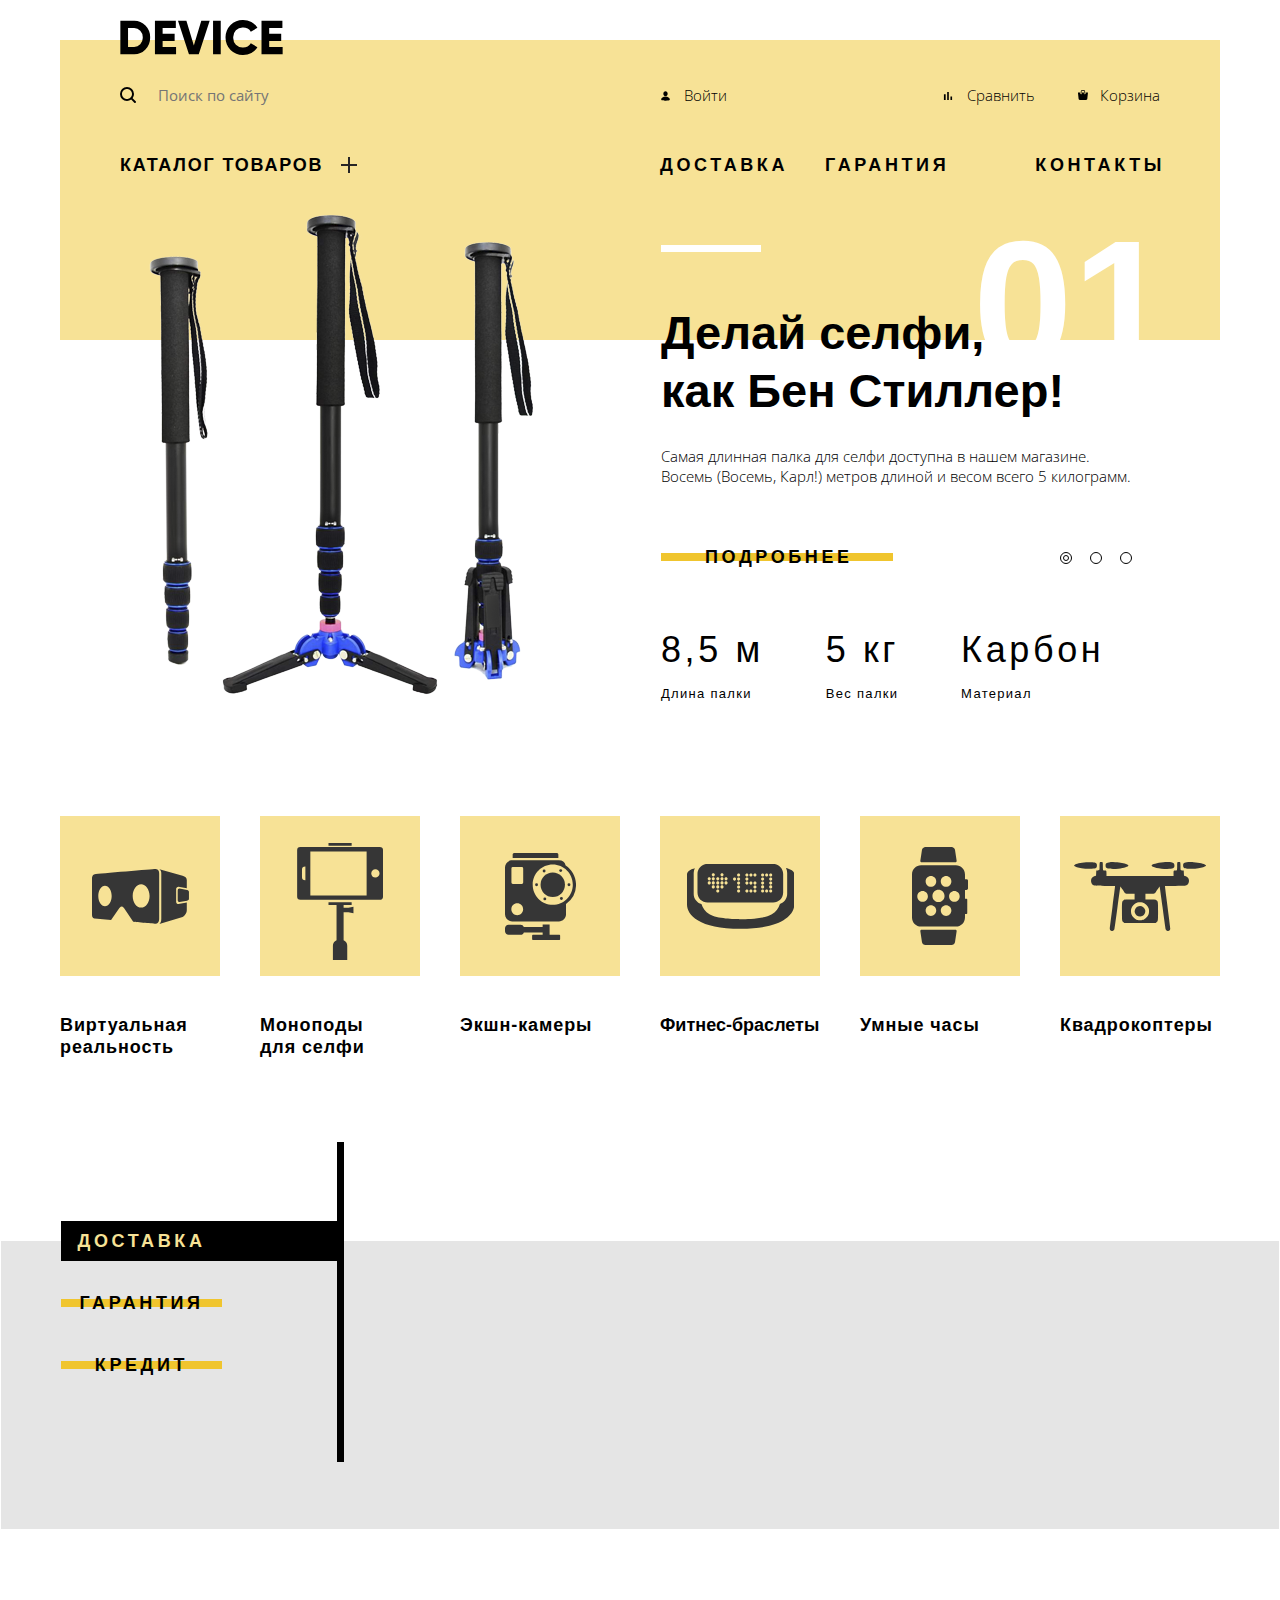
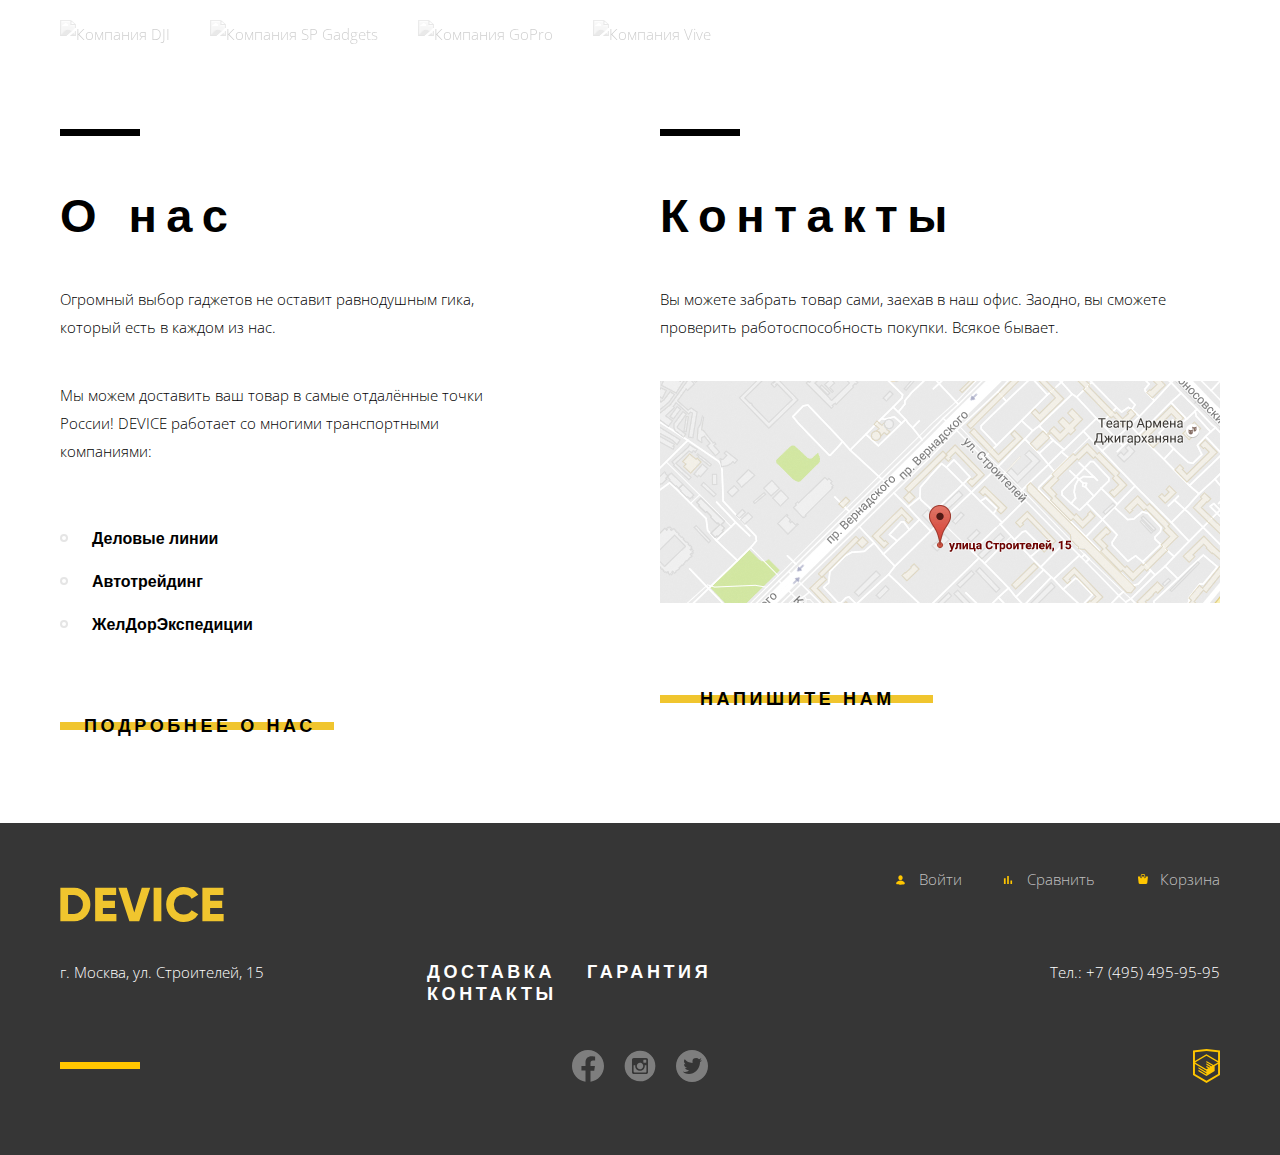
==== commit a7a0f713: "Обновляет файлы" ====
--- a/index.html
+++ b/index.html
@@ -11,7 +11,7 @@
     <header class="main-header">
       <h1 class="visually-hidden">Главная страница интернет-магазина</h1>
       <section class="logo-header">
-        <a href="index.html"><img src="img/logo-device.svg" width="163" height="35" alt="Девайс"></a>
+        <a><img src="img/logo-device.svg" width="163" height="35" alt="Девайс"></a>
       </section>
       <section class="row-user-nav">
         <section class="nav-search">
@@ -21,7 +21,6 @@
           </form>
         </section>
         <ul class="user-nav">
-
           <li class="login">
             <a href="#">
               <svg class="icon-user">
@@ -30,7 +29,6 @@
               Войти
             </a>
           </li>
-          
           <li class="compare">
             <a href="#">
               <svg class="icon-compare">
@@ -51,7 +49,7 @@
       </section>
       <nav class="main-nav">
         <ul class="main-nav-list">
-          <li class="catalog-link">
+          <li class="catalog-link main-nav-item">
             <a class="catalog" href="catalog.html">Каталог товаров</a>
             <ul class="catalog-plus">
               <li class="catalog-column">
@@ -74,24 +72,23 @@
               </li>
             </ul>
           </li>  
-          <li class="delivery-link">
+          <li class="delivery-link main-nav-item">
             <a href="#">Доставка</a>
           </li>
-          <li class="guarantee-link">
+          <li class="guarantee-link main-nav-item">
             <a href="#">Гарантия</a>
           </li>
-          <li class="contacts-link">
+          <li class="contacts-link main-nav-item">
             <a href="#contacts">Контакты</a>
           </li>
         </ul>
       </nav>
     </header>
-
     <main>
       <section class="products">
         <h2 class="visually-hidden">Популярные продукты</h2>
-        <div class="main-products">  
-          <section class="main-products-content">
+        <ul class="main-products">  
+          <li class="main-products-content main-products-slide-current">
             <div class="number">
               01
             </div>
@@ -123,9 +120,8 @@
                 </div>
               </section>
             </div>
-          </section>
-          
-          <section class="main-products-content">
+          </li>
+          <li class="main-products-content">
             <div class="number">
               02
             </div>
@@ -149,9 +145,8 @@
                 </div>
               </section>
             </div>
-          </section>
-
-          <section class="main-products-content">
+          </li>
+          <li class="main-products-content">
             <div class="number">
               03
             </div>
@@ -159,7 +154,7 @@
               <div class="product-image">
                 <img src="img/slider-3-1.png" width="526" height="334" alt="Квадрокоптер">
               </div>
-              <section class="main-products-slide" id="quad">
+              <section class="main-products-slide quad" id="quad">
                 <h3>Порхает как бабочка,<br>
                   жалит как пчела!</h3>
                 <p>Этот обычный, на первый взгляд, квадрокоптер оснащён<br>
@@ -179,15 +174,19 @@
                 </div>
               </section>
             </div>
-          </section>
+          </li>
+        </ul>
+        <div class="slider-controls">
+          <button class="current" type="button" aria-label="Первый слайд"></button>
+          <button type="button" aria-label="Второй слайд"></button>
+          <button type="button" aria-label="Третий слайд"></button>
         </div>
       </section>
-
       <section class="popularity">
         <h2 class="visually-hidden">Категории товаров</h2>
         <ul class="popular">
           <li class="popular-item">
-            <a href="#">
+            <a class="popular-item-link" href="#">
               <div class="popular-back">
                 <img src="img/popular-1.svg" width="97" height="55" alt="Значок виртуальной реальности">
               </div>
@@ -198,7 +197,7 @@
             </a>
           </li>
           <li class="popular-item monopods-for-selfie">
-            <a href="#">
+            <a class="popular-item-link" href="#">
               <div class="popular-back">
                 <img src="img/popular-2.svg" width="86" height="117" alt="Значок моноподов для селфи">
               </div>
@@ -209,7 +208,7 @@
             </a>
           </li>
           <li class="popular-item">
-            <a href="#">
+            <a class="popular-item-link" href="#">
               <div class="popular-back">
                 <img src="img/popular-3.svg" width="71" height="87" alt="Значок экшн-камер">
               </div>
@@ -217,7 +216,7 @@
             </a>
           </li>
           <li class="popular-item fitness-bracelet">
-            <a href="#">
+            <a class="popular-item-link" href="#">
               <div class="popular-back">
                 <img src="img/popular-4.svg" width="107" height="65" alt="Значок фитнес-браслетов">
               </div>
@@ -225,7 +224,7 @@
             </a>
           </li>
           <li class="popular-item">
-            <a href="#">
+            <a class="popular-item-link" href="#">
               <div class="popular-back">
                 <img src="img/popular-5.svg" width="56" height="98" alt="Значок умных часов">
               </div>
@@ -233,7 +232,7 @@
             </a>
           </li>
           <li class="popular-item">
-            <a href="#">
+            <a class="popular-item-link" href="#">
               <div class="popular-back">
                 <img src="img/popular-6.svg" width="132" height="69" alt="Значок квадрокоптеров">
               </div>
@@ -242,14 +241,13 @@
           </li>
         </ul>
       </section>
-
       <section class="advantages">
         <div class="advantages-back">
           <div class="advantages-front">
             <div class="advantages-wrapper">
               <h2 class="visually-hidden">Преимущества компании</h2>
               <ul class="advantages-nav">
-                <li class="advantages-link">
+                <li class="advantages-link advantages-choosen">
                   <a class="advantages-tab button" href="#delivery">Доставка</a>
                 </li>
                 <li class="advantages-link">
@@ -259,8 +257,8 @@
                   <a class="advantages-tab button" href="#credit">Кредит</a>
                 </li>
               </ul>
-              <div class="advantages-content">
-                <div class="advantages-card">
+              <ul class="advantages-content">
+                <li class="advantages-card advantages-card-hidden">
                   <section class="advantages-item advantages-delivery" id="delivery">
                     <div class="advantages-text">
                       <h3>Доставка</h3>
@@ -269,8 +267,8 @@
                         заработаем, поднимая его на ваш этаж.</p>
                     </div>
                   </section>
-                </div>
-                <div class="advantages-card">
+                </li>
+                <li class="advantages-card advantages-card-hidden">
                   <section class="advantages-item advantages-guarantee" id="guarantee">
                     <div class="advantages-text">
                       <h3>Гарантия</h3>
@@ -279,8 +277,8 @@
                         Товар, не дом, конечно же.</p>
                     </div>
                   </section>
-                </div>
-                <div class="advantages-card">
+                </li>
+                <li class="advantages-card advantages-card-hidden">
                   <section class="advantages-item advantages-credit" id="credit">
                     <div class="advantages-text">
                       <h3>Кредит</h3>
@@ -289,24 +287,21 @@
                         условия кредита. Выгодные для нашего банка, разумеется.</p>
                     </div>  
                   </section>
-                </div>
-              </div>
+                </li>
+              </ul>
             </div>
           </div>
         </div>
       </section>
-
       <section class="partners">
         <h2 class="visually-hidden">Партнёры</h2>
         <ul class="partners-list">
-          <!-- Нужно прописать значения для скринридера -->
-          <li><a href="#"><img src="img/partner-logo-1.png" width="260" height="100" alt="Компания DJI"></a></li>
-          <li><a href="#"><img src="img/partner-logo-2.png" width="260" height="100" alt="Компания SP Gadgets"></a></li>
-          <li><a href="#"><img src="img/partner-logo-3.png" width="260" height="100" alt="Компания GoPro"></a></li>
-          <li><a href="#"><img src="img/partner-logo-4.png" width="260" height="100" alt="Компания Vive"></a></li>
+          <li><a href="#"><img src="img/partner-logo-1.jpg" width="260" height="100" alt="Компания DJI"></a></li>
+          <li><a href="#"><img src="img/partner-logo-2.jpg" width="260" height="100" alt="Компания SP Gadgets"></a></li>
+          <li><a href="#"><img src="img/partner-logo-3.jpg" width="260" height="100" alt="Компания GoPro"></a></li>
+          <li><a href="#"><img src="img/partner-logo-4.jpg" width="260" height="100" alt="Компания Vive"></a></li>
         </ul>
       </section>
-
       <section class="about">
         <section class="about-us">
           <h2 class="visually-hidden">Информация</h2>
@@ -328,19 +323,18 @@
           <h3><a href="#" name="contacts">Контакты</a></h3>
           <p class="about-paragraph-up">Вы можете забрать товар сами, заехав в наш офис. Заодно, вы сможете<br>
             проверить работоспособность покупки. Всякое бывает.</p>
-          <a href="#"><img src="img/map-1.jpg" width="560" height="222" alt="Превью карты с адресом магазина"></a>
+          <a class="map-link" href="https://yandex.ru/maps"><img src="img/map-1.jpg" width="560" height="222" alt="Превью карты с адресом магазина"></a>
           <div class="about-button">
-            <a class="button" href="#">Напишите нам</a>
+            <a class="button" href="form.html">Напишите нам</a>
           </div>
         </section>
       </section>
     </main>
-
     <footer class="main-footer-block">
       <div class="main-footer">
         <div class="footer-row-up">
           <section class="footer-logo">
-            <a href="index.html">
+            <a>
               <svg xmlns="http://www.w3.org/2000/svg" viewBox="0 0 164 35" width="164" height="35">
                 <path d="m0.35 0.7v33.6h13.532a15.723 15.723 0 0 0 11.72-4.824 16.464 16.464 0 0 0 4.712-11.976 16.465 16.465 0 0 0-4.712-11.976 15.723 15.723 0 0 0-11.72-4.824zm7.733 26.208v-18.819h5.8a8.648 8.648 0 0 1 6.5 2.568 9.412 9.412 0 0 1 2.489 6.84 9.41 9.41 0 0 1-2.489 6.84 8.646 8.646 0 0 1-6.5 2.568h-5.8zm34.8-5.952h12.082v-7.3h-12.086v-5.567h13.291v-7.389h-21.024v33.6h21.265v-7.392h-13.532v-5.952zm36.343 13.344 11.019-33.6h-8.458l-7.491 24.72-7.491-24.72h-8.457l11.019 33.6zm14.4 0h7.733v-33.6h-7.733zm38.615-1.416a15.514 15.514 0 0 0 6.041-5.688l-6.67-3.84a7.488 7.488 0 0 1-3.165 3.024 9.874 9.874 0 0 1-4.664 1.1 9.594 9.594 0 0 1-7.177-2.736 9.907 9.907 0 0 1-2.682-7.248 9.908 9.908 0 0 1 2.682-7.248 9.594 9.594 0 0 1 7.177-2.736 9.914 9.914 0 0 1 4.64 1.08 7.6 7.6 0 0 1 3.189 3.048l6.67-3.84a15.881 15.881 0 0 0-6.09-5.688 17.419 17.419 0 0 0-8.409-2.088 17.12 17.12 0 0 0-17.592 17.472 17.12 17.12 0 0 0 17.589 17.476 17.519 17.519 0 0 0 8.458-2.088zm17.881-11.928h12.082v-7.3h-12.085v-5.567h13.29v-7.389h-21.022v33.6h21.264v-7.392h-13.532v-5.952z"/>
               </svg>
@@ -348,14 +342,12 @@
           </section>
           <section class="user-block">
             <ul class="user-block-list">
-
               <li class="footer-login">
                 <svg class="icon-user">
                   <use xlink:href="#user"></use>
                 </svg>
                 <a href="#">Войти</a>
               </li>
-
               <li class="footer-compare">
                 <svg class="icon-compare">
                   <use xlink:href="#compare"></use>
@@ -399,68 +391,50 @@
         </div>
       </div>
     </footer>
-
-<!-- Мопапы -->
-
-    <section class="map">
-      <img src="img/map-big-1.jpg" width="994" height="593" alt="Адрес магазина: город Москва, улица Строителей, дом 15">
-      <button class="map-close" type="button">
-        <img src="img/modal-close.svg" width="55" height="55" alt="Закрыть подменю с адресом магазина">
-      </button>
+    <section class="map modal-hidden">
+      <iframe src="https://yandex.ru/map-widget/v1/?um=constructor%3Acec8d9d75468da17bab922a2b608cf5750d050ddd52e19b591e1465e368f4f79&amp;source=constructor" width="994" height="593" aria-label="Адрес магазина: город Москва, улица Строителей, дом 15"></iframe>
+      <button class="map-close" type="button" aria-label="Закрыть карту"></button>
     </section>
-
-    <section class="write-us">
+    <section class="write-us modal-hidden">
       <article class="write">
         <form action="https://echo.htmlacademy.ru" method="post">
           <div class="write-row-up">
             <div class="your-name">
               <label for="appointment-name">Ваше имя:</label>
-              <input id="appointment-name" type="text" name="name" placeholder="Имя Фамилия">
+              <input id="appointment-name" type="text" name="name" required placeholder="Имя Фамилия">
             </div>
             <div class="your-mail">
               <label for="appointment-email">Ваш e-mail:</label>
-              <input id="appointment-email" type="text" name="email" placeholder="email@example.com">
+              <input id="appointment-email" type="text" name="email" required placeholder="email@example.com">
             </div>
           </div>
           <div class="your-text">
             <label for="appointment-message">Текст письма:</label>
-            <input id="appointment-message" type="text" name="text" placeholder="В свободной форме">
+            <input id="appointment-message" type="text" name="text" required placeholder="В свободной форме">
           </div>
-          <button class="button write-submit" type="submit">Отправить</button>
+          <button class="button write-submit" type="submit">
+            <span>
+              Отправить
+            </span>
+          </button>
         </form>
-        <button class="write-close" type="button">
-          <img src="img/modal-close.svg" width="55" height="55" alt="Закрыть подменю с формой обратной связи">
-        </button>
+        <button class="write-close" type="button" aria-label="Закрыть форму обратной связи"></button>
       </article>
     </section>
+    <svg width="0" height="0" class="hidden">
+      <symbol viewBox="0 0 13 14" fill="currentColor" xmlns="http://www.w3.org/2000/svg" id="user">
+        <path d="M6.5 2.333c1.197 0 2.167 1.044 2.167 2.334C8.667 5.956 7.697 7 6.5 7 5.303 7 4.333 5.956 4.333 4.667c0-1.29.97-2.334 2.167-2.334zm0 9.334s4.333 0 4.333-1.167c0-1.4-2.112-2.917-4.333-2.917-2.22 0-4.333 1.517-4.333 2.917 0 1.167 4.333 1.167 4.333 1.167z"
+          fill="#currentColor"></path>
+      </symbol>
+      <symbol viewBox="0 0 10 10" fill="currentColor" xmlns="http://www.w3.org/2000/svg" id="compare">
+        <path d="M.917 3.367h1.75v5.716H.917V3.367zM4.183.917h1.634v8.166H4.183V.917zM7.45 5.583h1.633v3.5H7.45v-3.5z" fill="#currentColor"></path>
+      </symbol>
+      <symbol viewBox="0 0 10 10" fill="currentColor" xmlns="http://www.w3.org/2000/svg" id="cart">
+        <path d="M9.862 2.522a.358.358 0 0 0-.273-.129H7.658V3.42c0 .471-.404.855-.901.855s-.901-.384-.901-.855V2.393H4.054V3.42c0 .471-.404.855-.9.855-.498 0-.902-.384-.902-.855V2.393H.321a.358.358 0 0 0-.273.129.397.397 0 0 0-.09.3l.648 5.963C.618 9.457 1.142 10 1.784 10h6.342c.642 0 1.166-.543 1.178-1.215l.649-5.964a.398.398 0 0 0-.09-.3z"
+          fill="#currentColor"></path>
+        <path d="M3.153 3.76c.2 0 .36-.153.36-.341v-1.88c0-.528.562-.855 1.082-.855h.9c.548 0 .902.335.902.854v1.88c0 .19.161.343.36.343.199 0 .36-.154.36-.342v-1.88C7.117.646 6.435 0 5.496 0h-.901C3.6 0 2.793.69 2.793 1.538v1.88c0 .19.162.343.36.343z"
+          fill="#currentColor"></path>
+      </symbol>
+    </svg>
   </body>
-</html>
-
-<!--
-
-<svg width="0" height="0" class="hidden">
-  <symbol viewBox="0 0 13 14" fill="none" xmlns="http://www.w3.org/2000/svg" id="user">
-    <path d="M6.5 2.333c1.197 0 2.167 1.044 2.167 2.334C8.667 5.956 7.697 7 6.5 7 5.303 7 4.333 5.956 4.333 4.667c0-1.29.97-2.334 2.167-2.334zm0 9.334s4.333 0 4.333-1.167c0-1.4-2.112-2.917-4.333-2.917-2.22 0-4.333 1.517-4.333 2.917 0 1.167 4.333 1.167 4.333 1.167z"
-      fill="#000"></path>
-  </symbol>
-  <symbol viewBox="0 0 10 10" fill="none" xmlns="http://www.w3.org/2000/svg" id="compare">
-    <path d="M.917 3.367h1.75v5.716H.917V3.367zM4.183.917h1.634v8.166H4.183V.917zM7.45 5.583h1.633v3.5H7.45v-3.5z" fill="#000"></path>
-  </symbol>
-  <symbol viewBox="0 0 10 10" fill="none" xmlns="http://www.w3.org/2000/svg" id="cart">
-    <path d="M9.862 2.522a.358.358 0 0 0-.273-.129H7.658V3.42c0 .471-.404.855-.901.855s-.901-.384-.901-.855V2.393H4.054V3.42c0 .471-.404.855-.9.855-.498 0-.902-.384-.902-.855V2.393H.321a.358.358 0 0 0-.273.129.397.397 0 0 0-.09.3l.648 5.963C.618 9.457 1.142 10 1.784 10h6.342c.642 0 1.166-.543 1.178-1.215l.649-5.964a.398.398 0 0 0-.09-.3z"
-      fill="#231F20"></path>
-    <path d="M3.153 3.76c.2 0 .36-.153.36-.341v-1.88c0-.528.562-.855 1.082-.855h.9c.548 0 .902.335.902.854v1.88c0 .19.161.343.36.343.199 0 .36-.154.36-.342v-1.88C7.117.646 6.435 0 5.496 0h-.901C3.6 0 2.793.69 2.793 1.538v1.88c0 .19.162.343.36.343z"
-      fill="#231F20"></path>
-  </symbol>
-</svg>
-<svg class="icon-user">
-  <use xlink:href="#user"></use>
-</svg>
-<svg class="icon-compare">
-  <use xlink:href="#compare"></use>
-</svg>
-<svg class="icon-cart">
-  <use xlink:href="#cart"></use>
-</svg>
-
--->+</html>--- a/css/style.css
+++ b/css/style.css
@@ -1,352 +1,1988 @@
-@font-face {
-    font-family: "Gilroy";
-    src: url(css/fonts/gilroyextrabold.woff2);
-    src: url(css/fonts/gilroyextrabold.woff);
-    src: url(css/fonts/gilroylight.woff2);
-    src: url(css/fonts/gilroylight.woff);
-}
-
-:root {
-    --basic-black: #000000;
-    --basic-dark: #363636;
-    --basic-white: #ffffff;
-    --basic-grey: #464646;
-    --basic-half-grey: #7e7e7e;
-    --basic-grey-light: #e5e5e5;
-  
-    --special-yellow: #f7e296;
-    --special-green: #91c92f;
-    --special-yellow-dark: #f0c52e;
-    
-    --main-font: "Gilroy";
-}
-
-.visually-hidden {
-    position: absolute;
-    width: 1px;
-    height: 1px;
-    margin: -1px;
-    border: 0;
-    padding: 0;
-    clip: rect(0 0 0 0);
-    overflow: hidden;
-}
-
-body {
-    font-family: "Open Sans", Arial, sans-serif;
-    font-size: 15px;
-    line-height: 28px;
-    font-weight: 300;
-    color: var(--basic-black);
-    background-color: var(--basic-white);
-}
-
-a {
-    text-decoration: none;
-    color: inherit;
-}
-  
-img {
-    max-width: 100%;
-    height: auto;
-}
-
-ul {
-    list-style: none;
-}
-
-.main-header {
-    background-color: var(--special-yellow);
-    width: 1160px;
-    height: 186px;
-    margin-top: 40px;
-    margin-left: 140px;
-    margin-right: 140px;
-    margin-bottom: 44px;
-}
-
-.nav-search {
-    color: rgba (0, 0, 0, 0.3);
-}
-
-.user-nav {
-    line-height: 20px;
-}
-
-.main-nav {
-    font-family: var(--main-font);
-    font-weight: 800;
-    font-size: 18px;
-    line-height: 22px;
-    letter-spacing: 0.1em;
-    text-transform: uppercase;
-}
-
-.catalog-plus {
-    line-height: 20px;
-}
-
-.first-slider h3{
-    font-family: var(--main-font);
-    font-weight: 800;
-    font-size: 47px;
-    line-height: 58px;
-}
-
-.first-slider .number{
-    font-family: var(--main-font);
-    font-weight: 800;
-    font-size: 179px;
-    line-height: 219px;
-    text-transform: uppercase;
-    color: var(--basic-white);
-}
-
-.first-slider p{
-    line-height: 20px;
-}
-
-.first-slider a{
-    font-family: var(--main-font);
-    font-weight: 800;
-    font-size: 18px;
-    line-height: 22px;
-    text-transform: uppercase;
-    letter-spacing: 0.2em;
-}
-
-.first-slider dt{
-    font-family: var(--main-font);
-    font-weight: 300;
-    font-size: 36px;
-    line-height: 42px;
-    letter-spacing: 0.1em;
-}
-
-.first-slider dd{
-    font-family: var(--main-font);
-    font-weight: 300;
-    font-size: 13px;
-    line-height: 15px;
-    letter-spacing: 0.1em;
-}
-
-.popular {
-    font-family: var(--main-font);
-    font-weight: 800;
-    font-size: 18px;
-    line-height: 22px;
-    letter-spacing: 0.05em;
-}
-
-.second-slider {
-    background-color: var(--basic-grey-light);
-}
-
-.second-slider button {
-    font-family: var(--main-font);
-    font-weight: 800;
-    font-size: 18px;
-    line-height: 22px;
-    letter-spacing: 0.2em;
-    text-transform: uppercase;
-}
-
-.second-slider h3 {
-    font-family: var(--main-font);
-    font-weight: 800;
-    font-size: 47px;
-    line-height: 58px;
-    letter-spacing: 0.2em;
-}
-
-.second-slider p {
-    letter-spacing: 0.1em;
-}
-
-.about h3 {
-    font-family: var(--main-font);
-    font-weight: 800;
-    font-size: 47px;
-    line-height: 58px;
-    letter-spacing: 0.2em;
-}
-
-.about li {
-    font-family: var(--main-font);
-    font-weight: 800;
-    font-size: 16px;
-    line-height: 28px;
-}
-
-.about button {
-    font-family: var(--main-font);
-    font-weight: 800;
-    font-size: 18px;
-    line-height: 22px;
-    letter-spacing: 0.2em;
-    text-transform: uppercase;
-}
-
-.main-footer {
-    background-color: var(--basic-dark);
-    color: var(--basic-white);
-}
-
-.user-block-list {
-    line-height: 20px;
-}
-
-.main-footer-contacts {
-    line-height: 20px;
-}
-
-.user-foot {
-    font-family: var(--main-font);
-    font-weight: 800;
-    font-size: 18px;
-    line-height: 22px;
-    letter-spacing: 0.2em;
-    text-transform: uppercase;
-}
-
-.write label {
-    font-family: var(--main-font);
-    font-weight: 800;
-    font-size: 18px;
-    line-height: 22px;
-}
-
-.write input {
-    font-family: var(--main-font);
-    font-weight: 400;
-    font-size: 14px;
-    line-height: 16px;
-    color: rgba (0, 0, 0, 0.4);
-    background-color: #f2f2f2;
-}
-
-.heading h2 {
-    font-family: var(--main-font);
-    font-weight: 800;
-    font-size: 47px;
-    line-height: 58px;
-}
-
-.heading a {
-    font-size: 14px;
-    line-height: 19px;
-    opacity: 0.3;
-}
-
-.filter h3{
-    font-family: var(--main-font);
-    font-weight: 800;
-    font-size: 16px;
-    line-height: 20px;
-    letter-spacing: 0.1em;
-    text-transform: uppercase;
-    background-color: #dcdcdc;
-}
-
-.filter-form {
-    font-size: 14px;
-    background-color: var(--basic-grey-light);
-}
-
-.filter-form legend {
-    font-family: var(--main-font);
-    font-weight: 800;
-    line-height: 17px;
-    letter-spacing: 0.1em;
-}
-
-.filter-form label {
-    line-height: 19px;
-}
-
-.price label {
-    font-family: var(--main-font);
-    font-weight: 300;
-    line-height: 16px;
-}
-
-.filter-form button{
-    font-family: var(--main-font);
-    font-weight: 800;
-    font-size: 18px;
-    line-height: 22px;
-    letter-spacing: 0.2em;
-    text-transform: uppercase;
-}
-
-.sorting {
-    background-color: var(--basic-grey-light);
-}
-
-.sorting h3 {
-    font-family: var(--main-font);
-    font-weight: 800;
-    font-size: 16px;
-    line-height: 20px;
-    letter-spacing: 0.1em;
-    text-transform: uppercase;
-}
-
-.sorting a {
-    font-size: 14px;
-    line-height: 19px;
-}
-
-.result {
-    font-family: var(--main-font);
-    font-weight: 800;
-}
-
-.result a {
-    font-size: 18px;
-    line-height: 22px;
-    letter-spacing: 0.05em;
-}
-
-.button-add-cart {
-    font-size: 18px;
-    line-height: 22px;
-    letter-spacing: 0.2em;
-    text-transform: uppercase;
-}
-
-.button-add-compare {
-    font-family: Open Sans;
-    font-weight: 300;
-    font-size: 13px;
-    line-height: 18px;
-    letter-spacing: 0.1em;
-}
-
-.result span {
-    font-weight: 300;
-    font-size: 16px;
-    line-height: 18px;
-    letter-spacing: 0.05em;
-}
-
-.nav-panel {
-    font-family: var(--main-font);
-    font-weight: 800;
-    font-size: 16px;
-    line-height: 20px;
-    letter-spacing: 0.1em;
-    text-transform: uppercase;
-    background-color: #ebebeb;
-}
-
-
-
-
-
-
-
-
-
-
+*,*::before, *::after {
+    box-sizing: border-box;
+}
+
+@font-face {
+    font-family: "Gilroy";
+    font-weight: 800;
+    src: url("../fonts/gilroyextrabold.woff2") format("woff2"),
+         url("../fonts/gilroyextrabold.woff") format("woff");
+}
+    
+@font-face {
+    font-family: "Gilroy";
+    font-weight: 300;
+    src: url("../fonts/gilroylight.woff2") format("woff2"),
+         url("../fonts/gilroylight.woff") format("woff");
+}
+
+:root {
+    --basic-black: #000000;
+    --basic-dark: #363636;
+    --basic-white: #ffffff;
+    --basic-grey: #464646;
+    --basic-half-grey: #7e7e7e;
+    --basic-grey-light: #e5e5e5;
+  
+    --special-yellow: #f7e296;
+    --special-green: #91c92f;
+    --special-yellow-dark: #f0c52e;
+    
+    --main-font: "Gilroy", "Arial", sans-serif;
+    --other-font: "Open Sans", "Arial", sans-serif;
+}
+
+.visually-hidden {
+    position: absolute;
+    width: 1px;
+    height: 1px;
+    margin: -1px;
+    border: 0;
+    padding: 0;
+    clip: rect(0 0 0 0);
+    overflow: hidden;
+}
+
+.page {
+    height: 100%;
+}
+
+body {
+    font-family: var(--other-font);
+    font-size: 15px;
+    line-height: 28px;
+    font-weight: 300;
+    color: var(--basic-black);
+    background-color: var(--basic-white);
+}
+
+.page-body {
+    margin: 0;
+    min-height: 100%;
+    display: grid;
+    grid-template-rows: min-content min-content 1fr;
+    align-content: start;
+    padding-top: 40px;
+    transition: all 0.3s;
+}
+
+a {
+    text-decoration: none;
+    color: inherit;
+    transition: all 0.3s;
+}
+
+.a-disabled {
+    pointer-events: none;
+    cursor: default;
+}
+
+img {
+    max-width: 100%;
+    height: auto;
+}
+
+.button {
+    padding-top: 9px;
+    padding-bottom: 9px;
+    position: relative;
+    transition: all 0.3s;
+}
+
+.button::after {
+    content:"";
+    position: absolute;
+    top: 50%;
+    left: 0;
+    right: 0;
+    display: block;
+    width: 100%;
+    height: 8px;
+    margin-top: -4px;
+    background-color: var(--special-yellow-dark);
+    z-index: -2;
+    transition: all 0.3s;
+}
+
+.button:hover::after {
+    height: 100%;
+    top: 0;
+    margin: 0;
+    background-color: var(--special-yellow-dark);
+}
+
+.button:active {
+    color: rgba(0, 0, 0, 0.3);
+}
+
+.main-header {
+    background-color: var(--special-yellow);
+    width: 1160px;
+    margin-left: auto;
+    margin-right: auto;
+    padding: 0 60px;
+    padding-bottom: 50px;
+    display: flex;
+    flex-wrap: wrap;
+}
+
+.main-header a:hover {
+    opacity: 0.6;
+}
+
+.main-header a:active {
+    opacity: 0.3;
+}
+
+.logo-header {
+    margin-top: -20px;
+    width: 100%;
+    line-height: 0;
+    margin-bottom: 15px;
+}
+
+.row-user-nav {
+    display: flex;
+    flex-wrap: wrap;
+    flex-grow: 1;
+    justify-content: space-between;
+    align-items: center;
+    margin-bottom: 33px;
+}
+
+.nav-search {
+    display: flex;
+    flex-wrap: wrap;
+    flex-grow: 1;
+    min-height: 20px;
+    position: relative;
+    width: 440px;
+}
+
+.nav-search::before {
+    content: "";
+    background-image: url("../img/search.svg");
+    display: inline-block;
+    width: 16px;
+    height: 16px;
+    position: absolute;
+    top: 50%;
+    transform: translateY(-50%);
+}
+
+.nav-search input {
+    width: 356px;
+    padding-left: 38px;
+    color: rgba (0, 0, 0, 0.3);
+    line-height: 20px;
+    background-color: var(--special-yellow);
+    border: none;
+    font-family: var(--other-font);
+    padding-bottom: 14px;
+    height: 37px;
+}
+
+.nav-search input:hover {
+    color: rgba (0, 0, 0, 0.6);
+}
+
+.nav-search input:focus {
+    outline: none;
+    border-bottom: 2px solid var(--basic-black);
+    color: rgba (0, 0, 0, 1.0);
+    transition: all 0.2s;
+}
+
+.nav-search button {
+    opacity: 0;
+    margin-left: -4px;
+    padding: 15px 17px;
+    text-transform: uppercase;
+    color: var(--basic-black);
+    background-color: var(--special-yellow);
+    border: 2px solid var(--basic-black);
+    transition: all 0.3s;
+}
+
+.nav-search input:focus+button {
+    opacity: 1;
+}
+
+.nav-search button:hover {
+    color: var(--basic-white);
+    background-color: var(--basic-black);
+}
+
+.nav-search button:active {
+    opacity: 0.3;
+}
+
+.user-nav {
+    line-height: 20px;
+    display: flex;
+    flex-direction: row;
+    flex-wrap: wrap;
+    width: 501px;
+    justify-content: flex-end;
+    list-style: none;
+    padding: 0px;
+    margin: 0px;
+}
+
+.login, .login-user {
+    margin-left: 25px;
+    position: relative;
+}
+
+.icon-user {
+    width: 13px;
+    height: 14px;
+    position: absolute;
+    left: -25px;
+    top: 4px;
+}
+
+.compare {
+    margin-left: auto;
+    position: relative;
+}
+
+.icon-compare {
+    width: 10px;
+    height: 10px;
+    position: absolute;
+    left: -24px;
+    top: 6px;
+}
+
+.cart {
+    margin-left: 65px;
+    position: relative;
+}
+
+.icon-cart {
+    width: 10px;
+    height: 10px;
+    position: absolute;
+    left: -22px;
+    top: 5px;
+}
+
+.main-nav {
+    font-family: var(--main-font);
+    font-weight: 800;
+    font-size: 18px;
+    line-height: 22px;
+    letter-spacing: 0.2em;
+    text-transform: uppercase;
+    display: flex;
+    flex-direction: row;
+    flex-wrap: wrap;
+    width: 100%;
+    position: relative;
+    margin-top: 0;
+}
+
+.main-nav-list {
+    display: flex;
+    flex-wrap: wrap;
+    width: 100%;
+    list-style: none;
+    padding: 0px;
+    margin: 0px;
+}
+
+.catalog-link {
+    min-width: 540px;
+    letter-spacing: 0.1;
+}
+
+.guarantee-link {
+    margin-left: 37px;
+}
+
+.contacts-link {
+    margin-left: auto;
+    margin-right: -5px;
+}
+
+.catalog {
+    position: relative;
+    letter-spacing: 0.1em;
+}
+
+.catalog::after {
+    content: "";
+    background-image: url("../img/plus.svg");
+    display: inline-block;
+    width: 22px;
+    height: 22px;
+    position: absolute;
+    background-position-y: center;
+    right: -40px;
+    background-repeat: no-repeat;
+}
+
+.catalog-plus:hover, .catalog-plus:active {
+    opacity: 1.0;
+}
+
+.catalog-plus {
+    letter-spacing: 0;
+    display: none;
+    flex-direction: row;
+    flex-wrap: wrap;
+    justify-content: flex-start;
+    font-size: 15px;
+    line-height: 20px;
+    text-transform: none;
+    font-weight: 300;
+    line-height: 20px;
+    width: 1160px;
+    background-color: var(--special-yellow);
+    font-family: var(--other-font);
+    font-size: 15px;
+    position: absolute;
+    list-style: none;
+    left: -60px;
+    padding: 0px;
+    margin: 0px;
+    z-index: 2;
+}
+
+.main-nav-list li:hover .catalog-plus, .main-nav-list li:focus-within .catalog-plus {
+    display: flex;
+    flex-wrap: wrap;
+}
+
+.catalog-plus ul {
+    flex-direction: column;
+    line-height: 20px;
+    margin-right: 63px;
+    margin-top: 30px;
+    margin-bottom: 42px;
+}
+
+.catalog-column:first-child {
+    margin-left: 62px;
+}
+
+.catalog-plus li:first-child {
+    flex-grow: 0;
+}
+
+.catalog-list {
+    list-style: none;
+    padding: 0px;
+    margin: 0px;
+}
+
+.catalog-list li {
+    margin-bottom: 16px;
+}
+
+.catalog-list li:last-child {
+    margin-bottom: 0;
+}
+
+.catalog-plus li:last-child {
+    margin-left: 0;
+}
+
+.products {
+    display: flex;
+    flex-wrap: wrap;
+    width: 1160px;
+    margin-left: auto;
+    margin-right: auto;
+    margin-bottom: 91px;
+    position: relative;
+}
+
+.main-products {
+    display: flex;
+    flex-wrap: wrap;
+    list-style: none;
+    padding: 0px;
+    margin: 0px;
+}
+
+.main-products-content {
+    display: none;
+    flex-wrap: wrap;
+    margin-top: -32px;
+}
+
+.main-products-slide-current {
+    display: flex;
+}
+
+.number {
+    font-family: var(--main-font);
+    font-weight: 800;
+    font-size: 179px;
+    line-height: 219px;
+    text-transform: uppercase;
+    color: var(--basic-white);
+    background-color: var(--special-yellow);
+    width: 100%;
+    text-align: right;
+    padding-right: 48px;
+    height: 146px;
+}
+
+.product-card {
+    display: flex;
+    flex-wrap: wrap;
+    width: 1024px;
+    margin-left: auto;
+    margin-right: 47px;
+}
+
+.product-image {
+    margin-top: -129px;
+}
+
+.main-products-content:nth-child(2) img {
+    margin-top: 27px;
+    margin-left: 27px;
+}
+
+.main-products-content:nth-child(3) {
+    position: relative;
+}
+
+.main-products-content:nth-child(3) img {
+    position: absolute;
+    margin-top: 82px;
+    margin-left: -59px;
+}
+
+.main-products-slide, .product-image {
+    width: 50%;
+}
+
+.main-products-slide {
+    position: relative;
+}
+
+.main-products-slide::after {
+    content:"";
+    position: absolute;
+    top: -95px;
+    display: block;
+    width: 100px;
+    height: 7px;
+    background-color: var(--basic-white);
+}
+
+.main-products-slide h3 {
+    margin-top: -36px;
+    margin-bottom: 26px;
+    font-family: var(--main-font);
+    font-weight: 800;
+    font-size: 47px;
+    line-height: 58px;
+}
+
+.main-products-slide p {
+    line-height: 20px;
+    margin: 0;
+    margin-bottom: 51px;
+}
+
+.main-products-slide a {
+    font-family: var(--main-font);
+    font-weight: 800;
+    font-size: 18px;
+    line-height: 22px;
+    text-transform: uppercase;
+    letter-spacing: 0.2em;
+}
+
+.main-products-nav {
+    display: flex;
+    flex-wrap: wrap;
+    justify-content: space-between;
+    margin-bottom: 52px;
+}
+
+.main-products-nav a {
+    padding-left: 44px;
+    padding-right: 40px;
+}
+
+.about-product {
+    font-family: var(--main-font);
+    font-weight: 300;
+    display: flex;
+    flex-wrap: wrap;
+}
+
+.main-products-slide dl {
+    margin-right: 62px;
+    margin-top: 0;
+    margin-bottom: 0;
+}
+
+.quad dl {
+    margin-right: 27px;
+}
+
+.main-products-slide dl:last-child {
+    margin-right: 0;
+}
+
+.main-products-slide dt {
+    letter-spacing: 0.1em;
+    font-size: 36px;
+    line-height: 42px;
+}
+
+.main-products-slide dd {
+    letter-spacing: 0.1em;
+    font-size: 13px;
+    line-height: 15px;
+    margin-left: 0;
+    margin-top: 15px;
+}
+
+.slider-controls {
+    position: absolute;
+    top: 317px;
+    right: 88px;
+}
+
+.slider-controls button {
+    padding: 0;
+    margin-left: 14px;
+    width: 12px;
+    height: 12px;
+    background-color: transparent;
+    border: 1px solid var(--basic-black);
+    border-radius: 50%;
+    cursor: pointer;
+    position: relative;
+}
+
+.slider-controls .current::after {
+    position: absolute;
+    content:"";
+    display: block;
+    width: 6px;
+    height: 6px;
+    left: 2px;
+    top: 2px;
+    border: 1px solid var(--basic-black);
+    border-radius: 50%;
+}
+
+.popularity {
+    margin-left: auto;
+    margin-right: auto;
+    width: 1160px;
+    margin-bottom: 62px;
+}
+
+.popular {
+    font-family: var(--main-font);
+    font-weight: 800;
+    font-size: 18px;
+    line-height: 22px;
+    display: flex;
+    flex-wrap: wrap;
+    list-style: none;
+    padding: 0px;
+    margin: 0px;
+}
+
+.popular-item {
+    margin: 20px 0;
+    margin-right: 40px;
+}
+
+.popular-item-link {
+    display: block;
+    transition: all 0.3s;
+}
+
+.popular p {
+    margin: 0;
+    letter-spacing: 0.05em;
+}
+
+.popular-back {
+    display: flex;
+    flex-wrap: wrap;
+    background-color: var(--special-yellow);
+    width: 160px;
+    margin-bottom: 38px;
+    transition: all 0.3s;
+    height: 160px;
+}
+
+.popular-back img {
+    margin: auto;
+}
+
+.popular-item-link:hover .popular-back, .popular-item-link:active .popular-back {
+    background-color: var(--special-yellow-dark);
+}
+
+.popular-item-link:active img {
+    opacity: 1.0;
+}
+
+.popular-item-link:active p, .popular-item-link:active img {
+    opacity: 0.3;
+    transition: all 0.3s;
+}
+
+.popular li:nth-child(6n) {
+    margin-right: 0;
+}
+
+.monopods-for-selfie img {
+    padding-top: 10px;
+}
+
+.fitness-bracelet p {
+    letter-spacing: 0.0005em;
+}
+
+.advantages {
+    width: 100%;
+    margin-left: auto;
+    margin-right: auto;
+    margin-bottom: 90px;
+    border: 1px solid var(--basic-white);
+}
+
+.advantages-back {
+    background-color: var(--basic-grey-light);
+    margin-top: 100px;
+    height: 288px;
+    border: 1px solid var(--basic-grey-light);
+}
+
+.advantages-front {
+    margin-top: -100px;
+}
+
+.advantages-wrapper {
+    display: flex;
+    flex-wrap: wrap;
+    margin-left: auto;
+    margin-right: auto;
+    width: 1158px;
+}
+
+.advantages-nav {
+    align-self: start;
+    width: 283px;
+    border-right: 7px solid var(--basic-black);
+    list-style: none;
+    padding: 0px;
+    padding-top: 79px;
+    padding-bottom: 77px;
+    margin: 0px;
+}
+
+.advantages-link {
+    margin-bottom: 22px;
+    display: flex;
+    flex-wrap: wrap;
+}
+
+.advantages-link:last-child {
+    margin-bottom: 0px;
+}
+
+.advantages-link:active {
+    background-color:var(--basic-black);
+}
+
+.advantages-tab {
+    display: block;
+    width: 161px;
+    text-align: center;
+    z-index: 0;
+}
+
+.advantages-link:active {
+    background-color: var(--basic-black);
+}
+
+.advantages-link:active a {
+    color: var(--special-yellow);
+    background-color: var(--basic-black);
+    transition: all 0.0s;
+}
+
+.advantages-link:active a::after {
+    content: none;
+}
+
+.advantages-choosen {
+    color: var(--special-yellow);
+    background-color: var(--basic-black);
+}
+
+.advantages-choosen a::after, .advantages-choosen:hover a::after, .advantages-choosen:active a::after {
+    content: none;
+}
+
+.advantages-tab:active {
+    background-color: var(--basic-black);
+}
+
+.advantages-content {
+    list-style: none;
+    padding: 0px;
+    margin: 0px;
+}
+
+.advantages-card {
+    position: relative;
+}
+
+.advantages-item {
+    opacity: 0;
+    display: flex;
+    flex-wrap: wrap;
+    justify-content: space-between;
+    position: absolute;
+    width: 881px;
+    background-repeat: no-repeat;
+    background-position-x: right;
+    background-position-y: top;
+}
+
+.advantages-item:target {
+    opacity: 1;
+}
+
+.advantages-text {
+    margin-top: 71px;
+    display: flex;
+    flex-direction: column;
+    margin-left: 116px;
+}
+
+.advantages-delivery {
+    background-image: url(../img/delivery.svg);
+    background-position-x: 737px;
+    background-position-y: 71px;
+}
+
+.advantages-guarantee {
+    background-image: url(../img/warranty.svg);
+    background-position-x: 717px;
+    background-position-y: 54px;
+    line-height: 30px;
+}
+
+.advantages-credit {
+    background-image: url(../img/credit.svg);
+    background-position-x: 711px;
+    background-position-y: 50px;
+}
+
+.advantages-wrapper a {
+    font-family: var(--main-font);
+    font-weight: 800;
+    font-size: 18px;
+    line-height: 22px;
+    letter-spacing: 0.2em;
+    text-transform: uppercase;
+}
+
+.advantages-wrapper h3 {
+    font-family: var(--main-font);
+    font-weight: 800;
+    font-size: 47px;
+    line-height: 58px;
+    letter-spacing: 0.2em;
+    margin: 0;
+    margin-bottom: 40px;
+}
+
+.advantages-wrapper p {
+    letter-spacing: 0.1em;
+    margin: 0;
+}
+
+.partners {
+    width: 1160px;
+    margin-right: auto;
+    margin-left: auto;
+    margin-bottom: 80px;
+}
+
+.partners-list {
+    display: flex;
+    flex-wrap: wrap;
+    list-style: none;
+    padding: 0px;
+    margin: 0px;
+}
+
+.partners-list li {
+    filter: grayscale(1);
+    opacity: 0.2;
+    margin-right: 40px;
+    transition: all 0.3s;
+}
+
+.partners-list li:hover {
+    filter: grayscale(0);
+    opacity: 1;
+}
+
+.partners-list li:last-child {
+    margin-right: 0;
+}
+
+.partners-list a {
+    display: block;
+}
+
+.about {
+    display: flex;
+    flex-wrap: wrap;
+    justify-content: space-between;
+    width: 1160px;
+    margin-left: auto;
+    margin-right: auto;
+    margin-bottom: 86px;
+}
+
+.about-us {
+    padding-top: 59px;
+    width: 473px;
+    position: relative;
+}
+
+.about-us::after {
+    content:"";
+    position: absolute;
+    top: 1px;
+    display: block;
+    width: 80px;
+    height: 7px;
+    background-color: var(--basic-black);
+}
+
+.about-contacts {
+    padding-top: 59px;
+    width: 560px;
+    position: relative;
+}
+
+.about-contacts::after {
+    content:"";
+    position: absolute;
+    top: 1px;
+    display: block;
+    width: 80px;
+    height: 7px;
+    background-color: var(--basic-black);
+}
+
+.about h3 {
+    margin: 0;
+    margin-bottom: 40px;
+    font-family: var(--main-font);
+    font-weight: 800;
+    font-size: 47px;
+    line-height: 58px;
+    letter-spacing: 0.2em;
+}
+
+.about-paragraph-up {
+    margin: 0;
+    margin-bottom: 40px;
+}
+
+.about-paragraph-down {
+    margin-top: 0;
+    margin-bottom: 60px;
+}
+
+.about-list {
+    list-style: none;
+    padding: 0px;
+    margin: 0px;
+    margin-bottom: 76px;
+}
+
+.about-us li {
+    padding-left: 32px;
+    margin-bottom: 15px;
+    font-family: var(--main-font);
+    font-weight: 800;
+    font-size: 16px;
+    line-height: 28px;
+    position: relative;
+}
+
+.about-us li::before {
+    content:"";
+    position: absolute;
+    top: 9px;
+    left: 0;
+    display: block;
+    border: 2px solid var(--basic-grey-light);
+    border-radius: 50%;
+    width: 8px;
+    height: 8px;
+    background-color: var(--basic-white);
+}
+
+.about-us li:last-child {
+    margin-bottom: 0;
+}
+
+.about-button {
+    font-family: var(--main-font);
+    font-weight: 800;
+    font-size: 18px;
+    line-height: 22px;
+    letter-spacing: 0.2em;
+    text-transform: uppercase;
+}
+
+.about-us a {
+    padding-left: 24px;
+    padding-right: 18px;
+}
+
+.about-contacts .button {
+    padding-left: 40px;
+    padding-right: 38px;
+}
+
+.map-link {
+    display: block;
+    margin-bottom: 77px;
+}
+
+.main-footer-block {
+    background-color: var(--basic-dark);
+    color: var(--basic-white);
+}
+
+.main-footer {
+    width: 1160px;
+    margin-right: auto;
+    margin-left: auto;
+    padding-top: 46px;
+    padding-bottom: 64px;
+    display: flex;
+    flex-direction: column;
+    justify-content: space-between;
+}
+
+.main-footer p {
+    margin: 0;
+    margin-top: 1px;
+    margin-bottom: 67px;
+}
+
+.main-footer a:hover {
+    opacity: 0.6;
+} 
+
+.main-footer a:active {
+    opacity: 0.3;
+} 
+
+.footer-row-up {
+    display: flex;
+    flex-direction: row;
+    flex-wrap: wrap;
+    justify-content: space-between;
+    margin-bottom: 33px;
+}
+
+.footer-logo {
+    margin-bottom: -41px;
+    align-self: flex-end;
+}
+
+.footer-logo a {
+    align-self: flex-end;
+    margin: 0px;
+}
+
+.footer-logo svg {
+    fill: var(--special-yellow-dark);
+    margin: 0;
+}
+
+.user-block-list {
+    line-height: 20px;
+    display: flex;
+    flex-wrap: wrap;
+    align-self: flex-start;
+    list-style: none;
+    padding: 0px;
+    margin: 0px;
+}
+
+.user-block-list li {
+    margin-left: 65px;
+}
+
+.user-block-list li:first-child {
+    margin-left: 0;
+}
+
+.user-block svg {
+    color: #ffc600;
+}
+
+.user-block-list li:hover {
+    opacity: 0.6;
+    transition: all 0.3s;
+}
+
+.user-block-list li:active {
+    opacity: 0.3;
+    transition: all 0.3s;
+}
+
+.footer-login, .footer-login-user {
+    position: relative;
+}
+
+.footer-compare {
+    position: relative;
+}
+
+.footer-cart {
+    position: relative;
+}
+
+.user-block-list a {
+    color: rgba(255, 255, 255, 0.7);
+}
+
+.user-block-list a:hover {
+    color: var(--basic-white);
+}
+
+.user-block-list a:active {
+    color: rgba(255, 255, 255, 0.3);
+}
+
+.footer-row-down {
+    display: flex;
+    flex-direction: row;
+    flex-wrap: wrap;
+    margin-top: 39px;
+}
+
+.footer-column {
+    display: flex;
+    flex-direction: column;
+    justify-content: space-between;
+}
+
+.footer-column:first-child {
+    width: 367px;
+}
+
+.footer-column:nth-child(2) {
+    width: 426px;
+}
+
+.footer-column:last-child {
+    width: 367px;
+    text-align: right;
+}
+
+.main-footer-contacts-left, .main-footer-contacts-right {
+    line-height: 20px;
+}
+
+.main-footer-contacts-left {
+    position: relative;
+}
+
+.main-footer-contacts-left::after {
+    content:"";
+    position: absolute;
+    top: 100px;
+    display: block;
+    width: 80px;
+    height: 7px;
+    background-color: #ffc600;
+}
+
+.user-footer {
+    font-family: var(--main-font);
+    font-weight: 800;
+    font-size: 18px;
+    line-height: 22px;
+    letter-spacing: 0.2em;
+    text-transform: uppercase;
+    display: flex;
+    flex-wrap: wrap;
+    margin: 0 auto;
+    list-style: none;
+    padding: 0;
+}
+
+.user-footer li {
+    margin-right: 32px;
+}
+
+.user-footer li:last-child {
+    margin-right: 0;
+}
+
+.socials {
+    margin: 0 auto;
+    margin-bottom: 9px;
+}
+
+.social-list {
+    display: flex;
+    flex-wrap: wrap;
+    list-style: none;
+    padding: 0px;
+    margin: 0px;
+}
+
+.social-list li {
+    width: 32px;
+    height: 32px;
+    margin: 0;
+    margin-right: 20px;
+}
+
+.social-list li:last-child {
+    margin-right: 0;
+}
+
+.social-list a {
+    display: block;
+    width: 100%;
+    height: 100%;
+    opacity: 0.6;
+}
+
+.social-list a:hover {
+    opacity: 1.0;
+}
+
+.social-list a:active {
+    opacity: 0.3;
+}
+
+.HTML {
+    margin-left: auto;
+}
+
+.map {
+    left: 50%;
+    top: 50%;
+    transform: translateY(-50%) translateX(-50%);
+    width: 959px;
+    height: 556px;
+    display: flex;
+    flex-wrap: wrap;
+    position: fixed;
+    box-shadow: 0px 10px 16px rgba(0, 0, 0, 0.15);
+}
+
+.map iframe {
+    border: none;
+}
+
+.map-close, .write-close {
+    position: absolute;
+    border: none;
+    outline: none;
+    background: none;
+    right: 18px;
+    top: 23px;
+    width: 55px;
+    height: 55px;
+    background-color: var(--special-yellow-dark);
+    border-radius: 50%;
+    cursor: pointer;
+    padding: 0;
+    opacity: 0.5;
+    transition: all 0.3s;
+}
+
+.write-close {
+    right: 20px;
+    top: 20px;
+}
+
+.map-close:hover, .write-close:hover {
+    opacity: 1.0;
+}
+
+.map-close:active, .write-close:active {
+    opacity: 0.2;
+}
+
+.map-close::after, .write-close::after {
+    position: absolute;
+    display: block;
+    content: "";
+    background-image: url(../img/icon_cross.svg);
+    width: 20px;
+    height: 20px;
+    top: 0;
+    left: 17px;
+    cursor: pointer;
+    position: relative;
+}
+
+.map-close::before, .map-close::after .write-close::before, .write-close::after {
+  content: "";
+  position: absolute;
+  top: 10px;
+  left: 2px;
+  width: 19px;
+  height: 3px;
+  background-color: var(--basic-dark);
+}
+
+.write-us {
+    background-color: var(--basic-white);
+    left: 50%;
+    top: 50%;
+    transform: translateY(-50%) translateX(-50%);
+    width: 960px;
+    height: 550px;
+    display: flex;
+    flex-direction: column;
+    justify-content: space-between;
+    padding-top: 92px;
+    padding-left: 100px;
+    padding-right: 100px;
+    padding-bottom: 69px;
+    position: fixed;
+    box-shadow: 0px 10px 16px rgba(0, 0, 0, 0.15);
+}
+
+.write form {
+    width: 760px;
+}
+
+.write-row-up {
+    display: flex;
+    flex-direction: row;
+    flex-wrap: wrap;
+    justify-content: space-between;
+    margin-bottom: 32px;
+}
+
+.your-name, .your-mail, .your-text {
+    display: flex;
+    flex-direction: column;
+}
+
+.your-name, .your-mail {
+    width: 360px;
+}
+
+.your-name input, .your-mail input {
+    height: 50px;
+}
+
+.write label {
+    font-family: var(--main-font);
+    font-weight: 800;
+    font-size: 18px;
+    line-height: 22px;
+    margin-bottom: 10px;
+}
+
+.write input {
+    font-family: var(--main-font);
+    font-weight: 400;
+    font-size: 14px;
+    line-height: 16px;
+    color: var(--basic-dark);
+    background-color: #f2f2f2;
+    border: none;
+    padding-left: 20px;
+}
+
+.write input::placeholder {
+    color: rgba (0, 0, 0, 0.4);
+}
+
+.write input:hover {
+    background-color: #eaeaea;
+}
+
+.write input:focus {
+    background-color: transparent;
+    outline: 2px solid var(--special-yellow);
+}
+
+.your-text input {
+    height: 168px;
+}
+
+.your-text {
+    margin-bottom: 44px;
+}
+
+.write-submit {
+    border: none;
+    background-color: var(--basic-white);
+    font-family: var(--main-font);
+    font-weight: 800;
+    font-size: 18px;
+    line-height: 22px;
+    letter-spacing: 0.2em;
+    text-transform: uppercase;
+    outline: none;
+    padding-left: 34px;
+    padding-right: 34px;
+    z-index: 0;
+    cursor: pointer;
+}
+
+.write-submit span {
+    z-index: -1;
+}
+
+.write-submit:focus {
+    outline: none;
+}
+
+.modal-hidden {
+    display: none;
+}
+
+.login-user {
+    display: flex;
+    flex-wrap: wrap;
+    flex-direction: row;
+}
+
+.exit {
+    color: rgba(0, 0, 0, 0.3);
+}
+
+.login-user-nav, .footer-user-nav {
+    display: flex;
+    flex-direction: row;
+    flex-wrap: wrap;
+    list-style: none;
+    padding: 0px;
+    margin: 0px;
+}
+
+.user, .footer-user {
+    margin-right: 20px;
+}
+
+.footer-user-nav .footer-exit {
+    margin-left: 0;
+}
+
+.heading {
+    display: flex;
+    flex-wrap: wrap;
+    width: 1040px;
+    margin-left: auto;
+    margin-right: auto;
+}
+
+.heading h2 {
+    font-family: var(--main-font);
+    font-weight: 800;
+    font-size: 47px;
+    line-height: 58px;
+    width: 100%;
+    margin: 0;
+    margin-top: 44px;
+    margin-bottom: 25px;
+}
+
+.heading-nav {
+    display: flex;
+    flex-wrap: wrap;
+    list-style: none;
+    padding: 0px;
+    margin: 0px;
+    margin-bottom: 46px;
+}
+
+.heading-nav li {
+    margin-right: 40px;
+    position: relative;
+}
+
+.heading-nav li::before {
+    content: "";
+    background-image: url("../img/nav-arrow.svg");
+    display: inline-block;
+    width: 4px;
+    height: 6px;
+    position: absolute;
+    left: -21px;
+    top: 13px;
+    background-repeat: no-repeat;
+}
+
+.heading-nav li:first-child::before {
+    content: none;
+    background-image: none;
+}
+
+.heading-nav li:last-child {
+    margin-right: 0;
+}
+
+.heading-nav a {
+    font-size: 14px;
+    line-height: 19px;
+    opacity: 0.3;
+}
+
+.heading-nav a:hover {
+    opacity: 0.6;
+}
+
+.heading-nav a:active {
+    opacity: 0.1;
+}
+
+.filter-back {
+    width: 100%;
+}
+
+.filter-front {
+    display: flex;
+    flex-wrap: wrap;
+}
+
+.filter-front h3 {
+    font-family: var(--main-font);
+    font-weight: 800;
+    font-size: 16px;
+    line-height: 20px;
+    letter-spacing: 0.1em;
+    text-transform: uppercase;
+    margin: 0;
+}
+
+.filter {
+    background-color: var(--basic-grey-light);
+    display: flex;
+    flex-direction: column;
+    align-items: flex-end;
+    min-width: 468px;
+}
+
+.filter h3 {
+    width: 100%;
+    min-height: 70px;
+    background-color: #dcdcdc;
+    text-align: right;
+    padding: 25px 0;
+    padding-right: 68px;
+    display: flex;
+    flex-wrap: wrap;
+    justify-content: flex-end;
+}
+
+.filter span {
+    width: 200px;
+    text-align: left;
+}
+
+.filter, .result-column {
+    flex-grow: 1;
+}
+
+.filter-form {
+    font-size: 14px;
+    width: 200px;
+    padding-top: 70px;
+}
+
+.filter-form, .filter button {
+    margin-right: 68px;
+}
+
+.filter-form legend {
+    font-family: var(--main-font);
+    font-weight: 800;
+    line-height: 17px;
+    letter-spacing: 0.1em;
+    width: 200px;
+    padding-top: 14px;
+    border-top: 2px solid var(--basic-black);
+}
+
+.filter-form label {
+    line-height: 19px;
+}
+
+.filter-item {
+    margin: 0;
+    padding: 0;
+    border: none;
+    margin-bottom: 32px;
+}
+
+.filter-bluetooth {
+    margin-bottom: 16px;
+}
+
+.range-filter {
+    width: 200px;
+    margin-top: 39px;
+}
+
+.range-controls {
+    height: 13px;
+    position: relative;
+}
+
+.range-controls .scale {
+    height: 2px;
+    background-color: #c4c4c4;
+}
+
+.range-controls .bar {
+    width: 62%;
+    height: 2px;
+    background: var(--special-green);
+}
+
+.range-controls .toggle {
+    position: absolute;
+    top: -9px;
+    left: 0;
+    width: 20px;
+    height: 20px;
+    padding: 0;
+    border: 8px solid var(--basic-white);
+    background-color: #c4c4c4;
+    border-radius: 50%;
+    box-shadow: 0px 2px 2px rgba(0, 0, 0, 0.18);
+    cursor: pointer;
+}
+
+.range-controls .toggle-min {
+    left: 0px;
+}
+  
+.range-controls .toggle-max {
+    left: 114px;
+}
+
+.price-controls label {
+    font-family: var(--main-font);
+    font-weight: 300;
+    font-size: 14px;
+    line-height: 16px;
+}
+
+.price-controls input {
+    width: 75px;
+    font-family: inherit;
+    font-size: inherit;
+    text-align: left;
+    color: var(--basic-black);
+    border: none;
+    background: var(--basic-grey-light);
+}
+
+.min-price, .max-price {
+    font-family: var(--main-font);
+    font-weight: 300;
+    line-height: 16px;
+}
+
+.filter-list-up, .filter-list-down {
+    list-style: none;
+    padding: 0px;
+    margin: 0px;
+}
+
+.filter-checkbox {
+    padding-bottom: 20px;
+    padding-left: 42px;
+    transition: all 0.3s;
+}
+
+.filter-checkbox:first-child {
+    padding-top: 32px;
+}
+
+.filter-checkbox:last-child {
+    padding-bottom: 8px;
+}
+
+.filter-option:hover {
+    opacity: 0.6;
+}
+
+.filter-input:disabled + label, .filter-input:disabled + label::before {
+    opacity: 0.25;
+    cursor: default;
+}
+
+.filter-option label {
+    position: relative;
+    display: block;
+    cursor: pointer;
+    user-select: none;
+}
+
+.filter-input-checkbox + label::before {
+    content: "";
+    position: absolute;
+    left: -42px;
+    top: -2px;
+    width: 24px;
+    height: 24px;
+    border: 2px solid var(--basic-black);
+    border-radius: 10%;
+}
+
+.filter-input-checkbox:checked + label::after {
+    content: "";
+    position: absolute;
+    left: -37px;
+    top: 5px;
+    width: 24px;
+    height: 24px;
+    background-image: url("../img/checkbox-on.svg");
+    background-repeat: no-repeat;
+    background-position: 0 0;
+}
+
+.filter-radio {
+    padding-bottom: 21px;
+    padding-left: 40px;
+    transition: all 0.3s;
+}
+
+.filter-radio:first-child {
+    padding-top: 32px;
+}
+
+.filter-radio:last-child {
+    padding-bottom: 28px;
+}
+
+.filter-input-radio + label::before {
+    content: "";
+    position: absolute;
+    left: -40px;
+    top: -2px;
+    width: 24px;
+    height: 24px;
+    border: 2px solid #000000;
+    border-radius: 50%;
+}
+
+.filter-input-radio:checked + label::after {
+    content: "";
+    position: absolute;
+    top: 6px;
+    left: -32px;
+    width: 8px;
+    height: 8px;
+    background-color: #000000;
+    border-radius: 50%;
+}
+
+.show-result {
+    font-family: var(--main-font);
+    font-weight: 800;
+    font-size: 18px;
+    line-height: 22px;
+    letter-spacing: 0.2em;
+    text-transform: uppercase;
+    border: none;
+    padding-left: 37px;
+    padding-right: 42px;
+    background: transparent;
+    z-index: 0;
+    cursor: pointer;
+}
+
+.show-result span {
+    z-index: -1;
+}
+
+.filter button:active, .filter button:focus {
+    outline: none;
+}
+
+.result-column {
+    display: flex;
+    flex-direction: column;
+    min-width: 972px;
+}
+
+.sorting {
+    background-color: var(--basic-grey-light);
+    margin-bottom: 70px;
+    display: flex;
+    flex-direction: row;
+    flex-wrap: wrap;
+    min-height: 70px;
+    align-items: center;
+    padding-left: 72px;
+}
+
+.sorting h3 {
+    margin-right: 74px;
+}
+
+.sorting a {
+    font-size: 14px;
+    line-height: 19px;
+}
+
+.sorting-list {
+    display: flex;
+    flex-wrap: wrap;
+    list-style: none;
+    padding: 0px;
+    margin: 0px;
+    width: 509px;
+}
+
+.sorting-item {
+    margin-right: 33px;
+    opacity: 0.3;
+}
+
+.sorting-item:hover {
+    opacity: 0.6;
+}
+
+.sorting-item:active {
+    opacity: 1.0;
+}
+
+.checked-sorting, .checked-sorting:hover, .checked-sorting:active {
+    opacity: 1.0;
+}
+
+.sorting-item:last-child {
+    margin-right: 0;
+}
+
+.sorting-button {
+    margin-right: 20px;
+}
+
+.sorting-button:hover {
+    opacity: 0.4;
+}
+
+.sorting-button:active {
+    opacity: 1.0;
+}
+
+.sorting-button-choosen {
+    opacity: 0.2;
+}
+
+.sorting-button:last-child {
+    margin-right: 0;
+}
+
+.result {
+    font-family: var(--main-font);
+    font-weight: 800;
+    width: calc(360px + 40px + 360px);
+    margin-left: 72px;
+}
+
+.result-list {
+    display: grid;
+    grid-template-columns: 1fr 1fr;
+    grid-gap: 40px;
+    list-style: none;
+    padding: 0px;
+    margin: 0px;
+    margin-bottom: 32px;
+}
+
+.result-card {
+    position: relative;
+}
+
+.result-text {
+    margin-top: 21px;
+    margin-bottom: 8px;
+    display: flex;
+    flex-wrap: wrap;
+    justify-content: space-between;
+}
+
+.result-text h4 {
+    margin: 0;
+    font-size: 18px;
+    line-height: 22px;
+    letter-spacing: 0.05em;
+    max-width: 275px;
+}
+
+.result span {
+    padding-top: 3px;
+    font-weight: 300;
+    font-size: 16px;
+    line-height: 18px;
+    letter-spacing: 0.05em;
+}
+
+.result-hover {
+    position: absolute;
+    display: flex;
+    flex-wrap: wrap;
+    justify-content: center;
+    text-align: center;
+    width: 360px;
+    min-height: 380px;
+    top: 0;
+    padding-top: 177px;
+    left: -2px;
+    transition: all 0.3s;
+    opacity: 0.0;
+}
+
+.result-card:hover .result-hover {
+    opacity: 1.0;
+    background: rgba(238, 238, 238, 0.7);
+}
+
+.result-links {
+    justify-content: space-between;
+}
+
+.button-add-cart {
+    margin-bottom: 18px;
+}
+
+.button-add-cart a {
+    padding-left: 37px;
+    padding-right: 37px;
+    z-index: 0;
+}
+
+.button-add-cart span {
+    font-weight: 800;
+    font-size: 18px;
+    line-height: 22px;
+    letter-spacing: 0.2em;
+    text-transform: uppercase;
+    z-index: -1;
+}
+
+.button-add-compare {
+    font-family: var(--other-font);
+    font-weight: 300;
+    font-size: 13px;
+    line-height: 18px;
+    letter-spacing: 0.1em;
+    opacity: 0.5;
+    transition: all 0.3s;
+}
+
+.button-add-compare:hover {
+    opacity: 1.0;
+}
+
+.button-add-compare:active {
+    opacity: 0.2;
+}
+
+.result-card-new {
+    position: relative;
+}
+
+.result-card-new::before {
+    content: "";
+    background-image: url(../img/Shape-2-1.svg);
+    width: 62px;
+    height: 62px;
+    top: 29px;
+    right: 27px;
+    position: absolute;
+}
+
+.pagination {
+    display: flex;
+    flex-wrap: wrap;
+    align-items: center;
+    font-family: var(--main-font);
+    font-weight: 800;
+    font-size: 16px;
+    line-height: 20px;
+    letter-spacing: 0.1em;
+    text-transform: uppercase;
+    background-color: #ebebeb;
+    justify-content: center;
+    list-style: none;
+    padding: 0;
+    margin: 0;
+    margin-bottom: 78px;
+}
+
+.pagination-page {
+    margin-right: 30px;
+    opacity: 0.3;
+}
+
+.pagination-page:hover{
+    opacity: 0.6;
+}
+
+.pagination-page:active{
+    opacity: 1.0;
+}
+
+.pagination-choosen, .pagination-choosen:hover, .pagination-choosen:active {
+    opacity: 1.0;
+    cursor: default;
+}
+
+.pagination li:nth-child(-2), .pagination li:last-child {
+    margin-right: 0;
+}
+
+.pagination li:first-child {
+    margin-right: 217px;
+}
+
+.pagination li:last-child {
+    margin-left: auto;
+}
+
+.pagination-direction {
+    text-align: center;
+    min-width: 120px;
+    padding: 25px 0;
+    transition: all 0.3s;
+}
+
+.pagination-direction:hover {
+    background-color: #d9d9d9;
+    transition: all 0.3s;
+}
+
+.pagination-direction:active a {
+    opacity: 0.3;
+}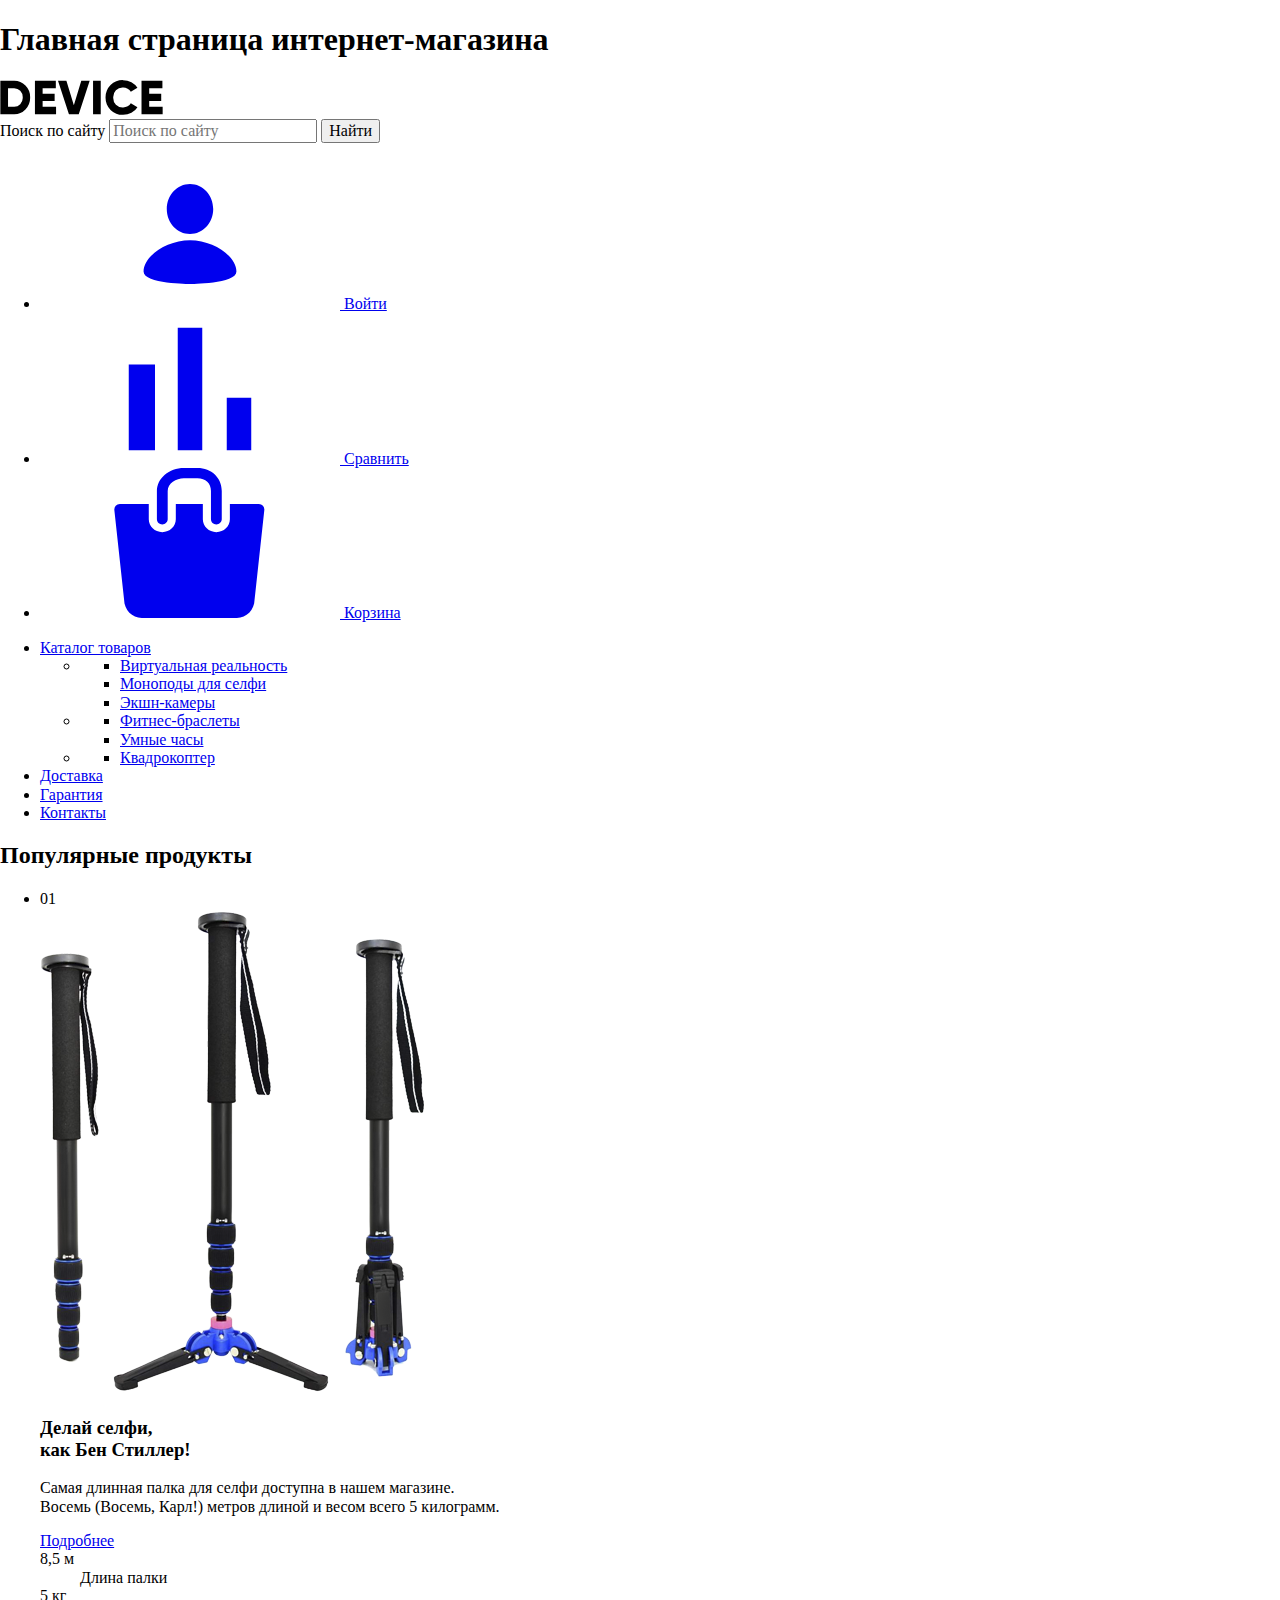
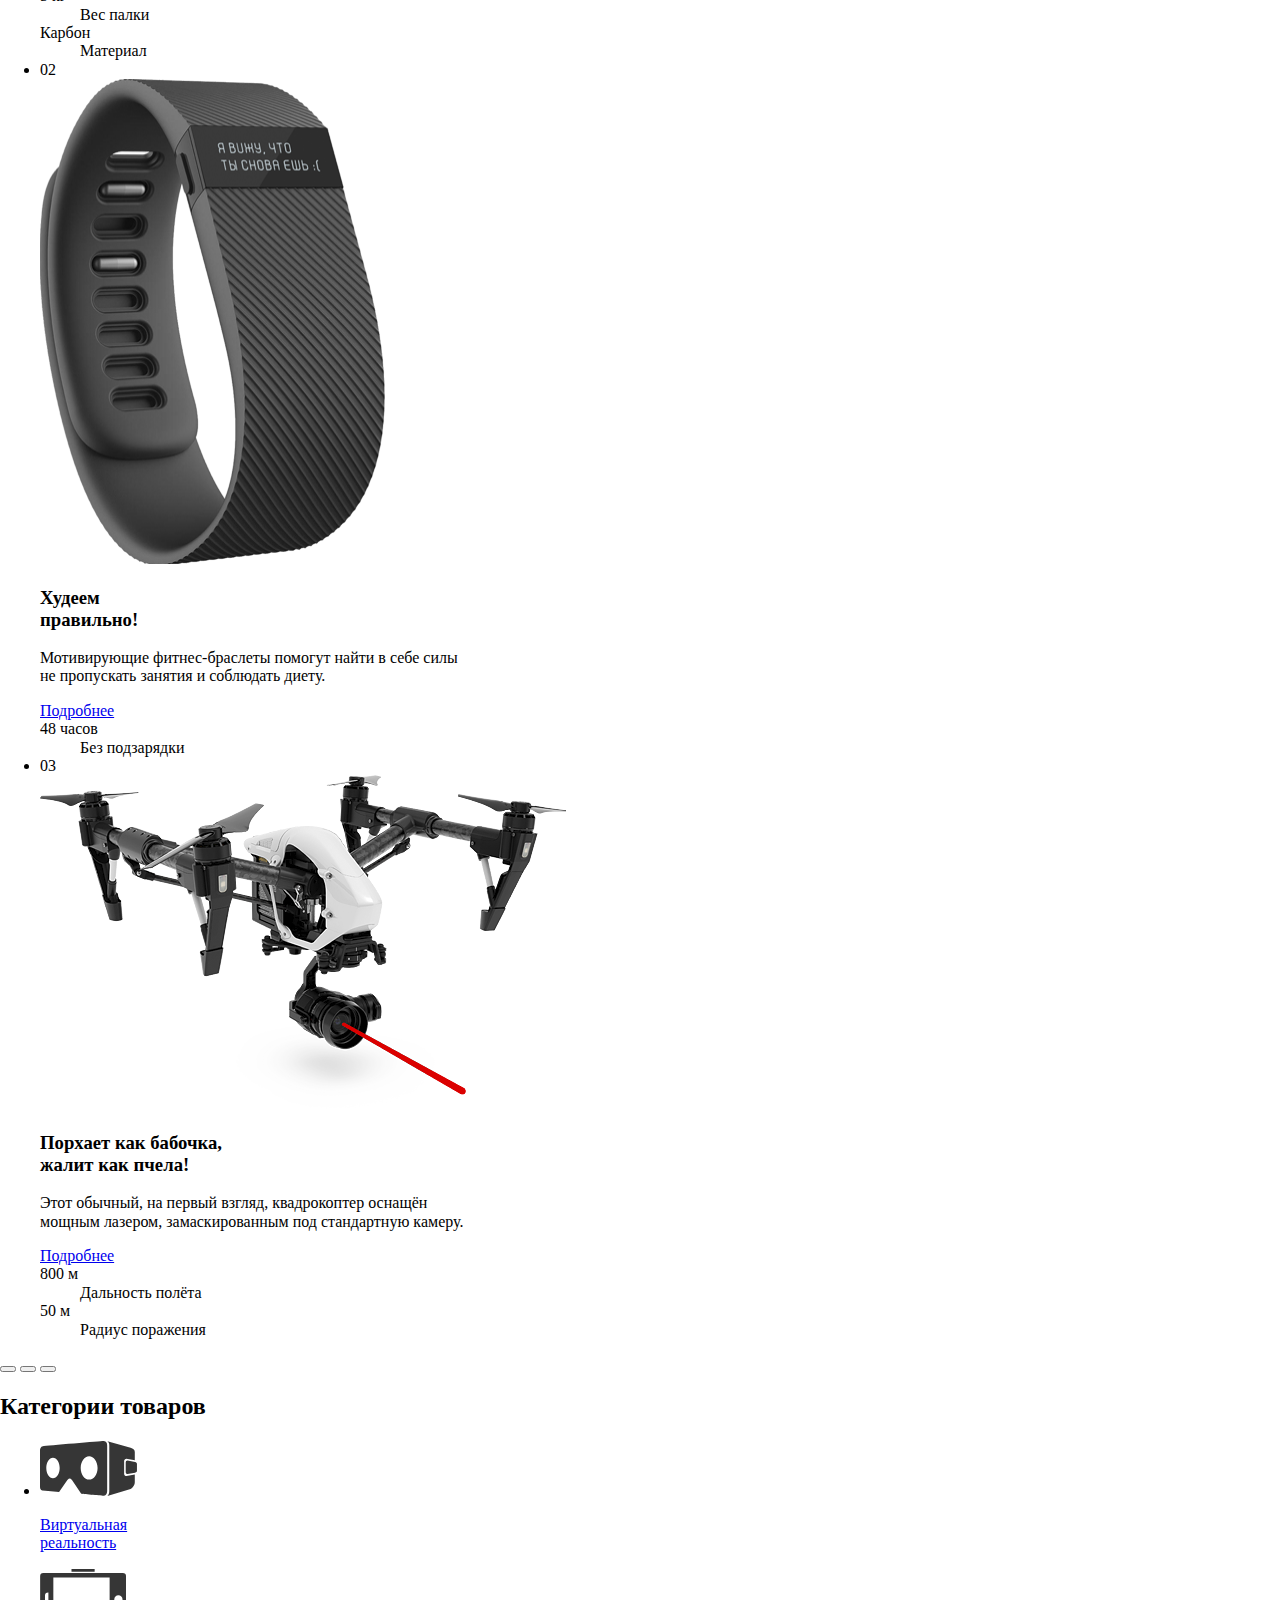
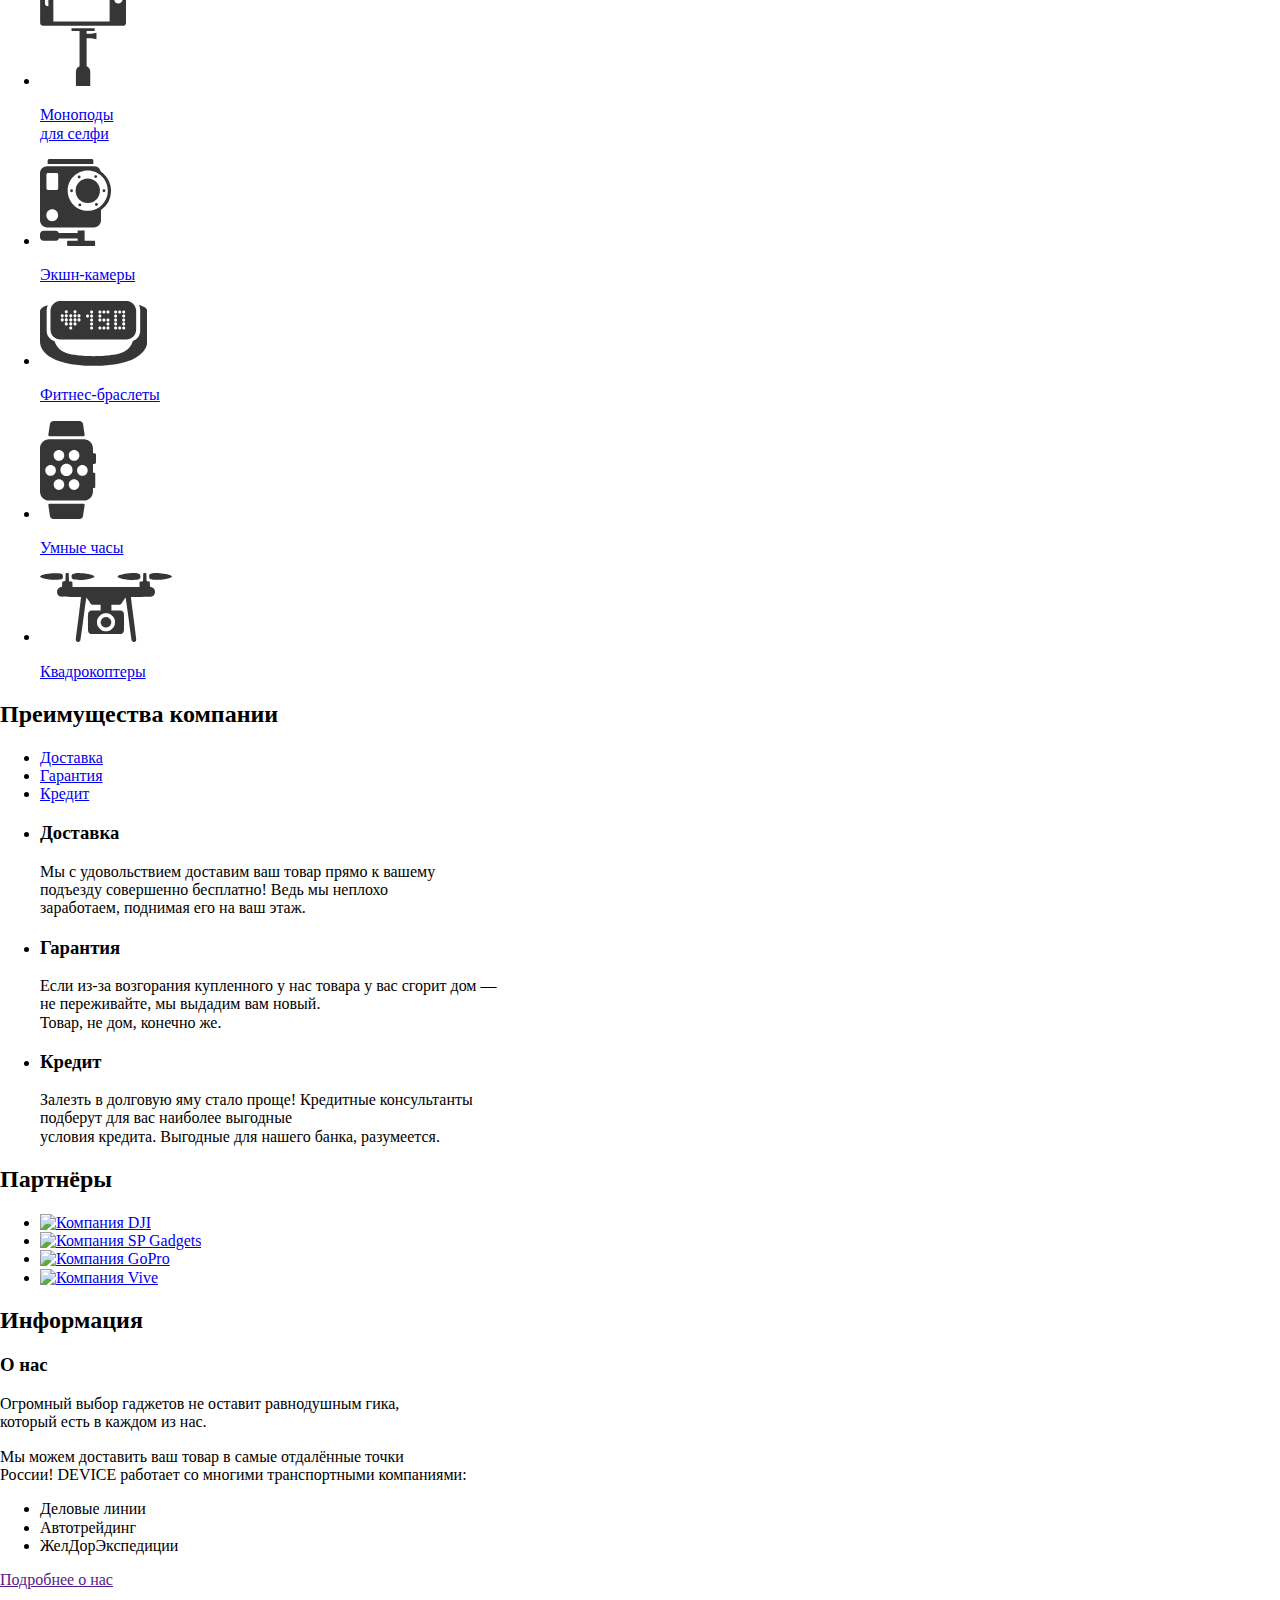
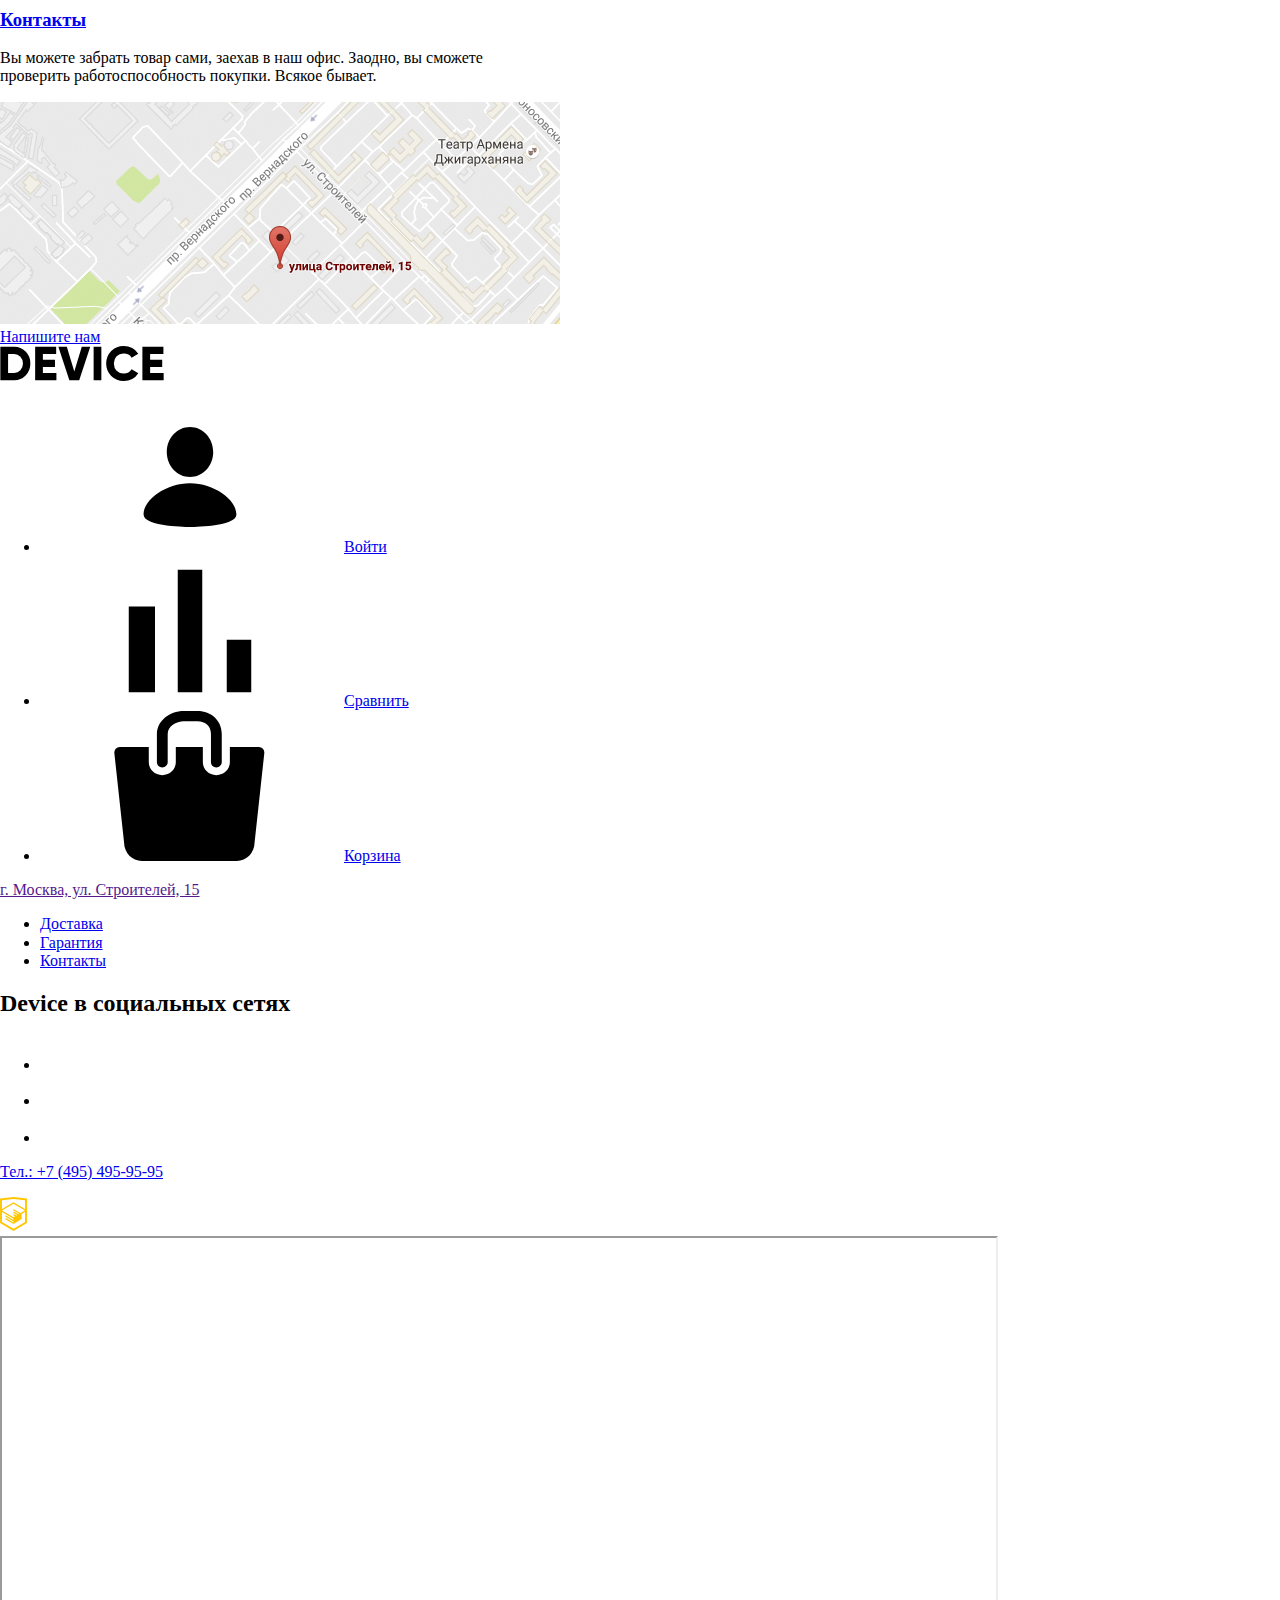
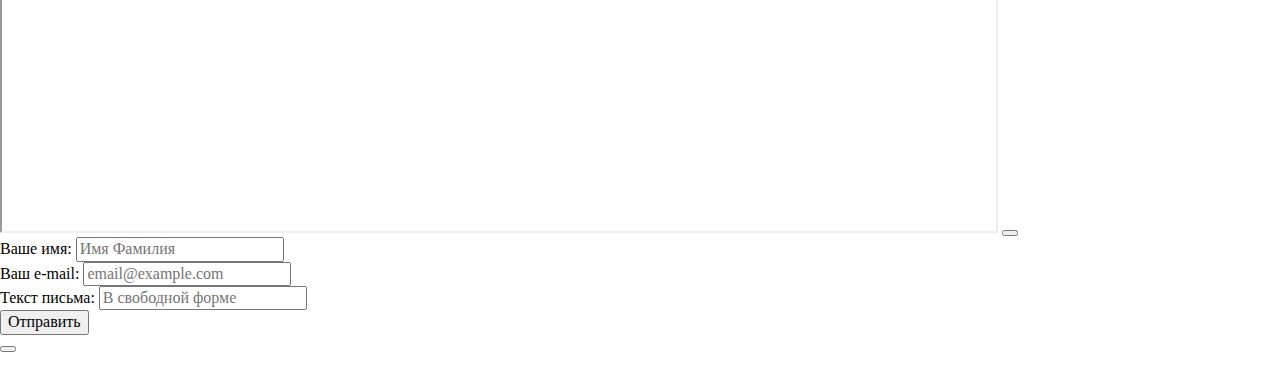
==== commit 1d943de2: "Добавляет скрипты в разметку" ====
--- a/index.html
+++ b/index.html
@@ -5,7 +5,7 @@
     <title>HTML Academy: Девайс</title>
     <link rel="stylesheet" href="https://fonts.googleapis.com/css2?family=Open+Sans:wght@300;400&display=swap">
     <link href="css/normalize.css" rel="stylesheet">
-    <link href="css/style.css" rel="stylesheet">
+    <link href="css/style-autoprefixer-optimizer.css" rel="stylesheet">
   </head>
   <body class="page-body">
     <header class="main-header">
@@ -16,7 +16,8 @@
       <section class="row-user-nav">
         <section class="nav-search">
           <form action="https://echo.htmlacademy.ru" method="get">
-            <input type="search" name="search" placeholder="Поиск по сайту">
+            <label class="visually-hidden" for="header-search">Поиск по сайту</label>
+            <input id="header-search" type="search" name="search" placeholder="Поиск по сайту">
             <button type="submit">Найти</button>
           </form>
         </section>
@@ -325,7 +326,7 @@
             проверить работоспособность покупки. Всякое бывает.</p>
           <a class="map-link" href="https://yandex.ru/maps"><img src="img/map-1.jpg" width="560" height="222" alt="Превью карты с адресом магазина"></a>
           <div class="about-button">
-            <a class="button" href="form.html">Напишите нам</a>
+            <a class="button write-us-button" href="form.html">Напишите нам</a>
           </div>
         </section>
       </section>
@@ -397,20 +398,20 @@
     </section>
     <section class="write-us modal-hidden">
       <article class="write">
-        <form action="https://echo.htmlacademy.ru" method="post">
+        <form class="write-form" action="https://echo.htmlacademy.ru" method="post">
           <div class="write-row-up">
             <div class="your-name">
               <label for="appointment-name">Ваше имя:</label>
-              <input id="appointment-name" type="text" name="name" required placeholder="Имя Фамилия">
+              <input class="input-your-name" id="appointment-name" type="text" name="name" required placeholder="Имя Фамилия">
             </div>
             <div class="your-mail">
               <label for="appointment-email">Ваш e-mail:</label>
-              <input id="appointment-email" type="text" name="email" required placeholder="email@example.com">
+              <input class="input-your-mail" id="appointment-email" type="text" name="email" required placeholder="email@example.com">
             </div>
           </div>
           <div class="your-text">
             <label for="appointment-message">Текст письма:</label>
-            <input id="appointment-message" type="text" name="text" required placeholder="В свободной форме">
+            <input class="input-your-text" id="appointment-message" type="text" name="text" required placeholder="В свободной форме">
           </div>
           <button class="button write-submit" type="submit">
             <span>
@@ -436,5 +437,79 @@
           fill="#currentColor"></path>
       </symbol>
     </svg>
+    <script src="write-us.js"></script>
+    
+    <!--
+    
+    <script>
+      var link = document.querySelector(".write-us-button");
+      var popup = document.querySelector(".write-us");
+      var close = popup.querySelector(".write-close");
+      var form = popup.querySelector(".write-form");
+      var name = popup.querySelector(".input-your-name");
+      var mail = popup.querySelector(".input-your-mail");
+      var text = popup.querySelector(".input-your-text");
+      
+      var isStorageSupport = true;
+      var storage = "";
+      try {
+        storage = localStorage.getItem("login");
+      } catch (err) {
+        isStorageSupport = false;
+      }
+
+      link.addEventListener("click", function (evt) {
+        evt.preventDefault();
+        popup.classList.add("modal-show");
+        name.focus();
+      });
+
+      close.addEventListener("click", function (evt) {
+        evt.preventDefault();
+        popup.classList.remove("modal-show");
+        popup.classList.remove("write-us-error");
+      });
+
+      form.addEventListener("submit", function (evt) {
+        if (!name.value || !mail.value || !text.value) {
+          evt.preventDefault();
+          popup.classList.add("write-us-error");
+      }});
+
+      window.addEventListener("keydown", function (evt) {
+        if (evt.keyCode === 27) {
+          evt.preventDefault();
+          if (popup.classList.contains("modal-show")) {
+            evt.preventDefault();
+            popup.classList.remove("modal-show");
+            popup.classList.remove("write-us-error");
+          }
+        }
+      });
+
+      var mapLink = document.querySelector(".map-link");
+      var mapPopup = document.querySelector(".map");
+      var mapClose = mapPopup.querySelector(".map-close");
+
+      mapLink.addEventListener("click", function (evt) {
+        evt.preventDefault();
+        mapPopup.classList.add("modal-show");
+      });
+
+      mapClose.addEventListener("click", function (evt) {
+        evt.preventDefault();
+        mapPopup.classList.remove("modal-show");
+      });
+
+      window.addEventListener("keydown", function (evt) {
+        if (evt.keyCode === 27) {
+          if (mapPopup.classList.contains("modal-show")) {
+            evt.preventDefault();
+            mapPopup.classList.remove("modal-show");
+          }
+        }
+      });
+    </script>
+    -->
   </body>
 </html>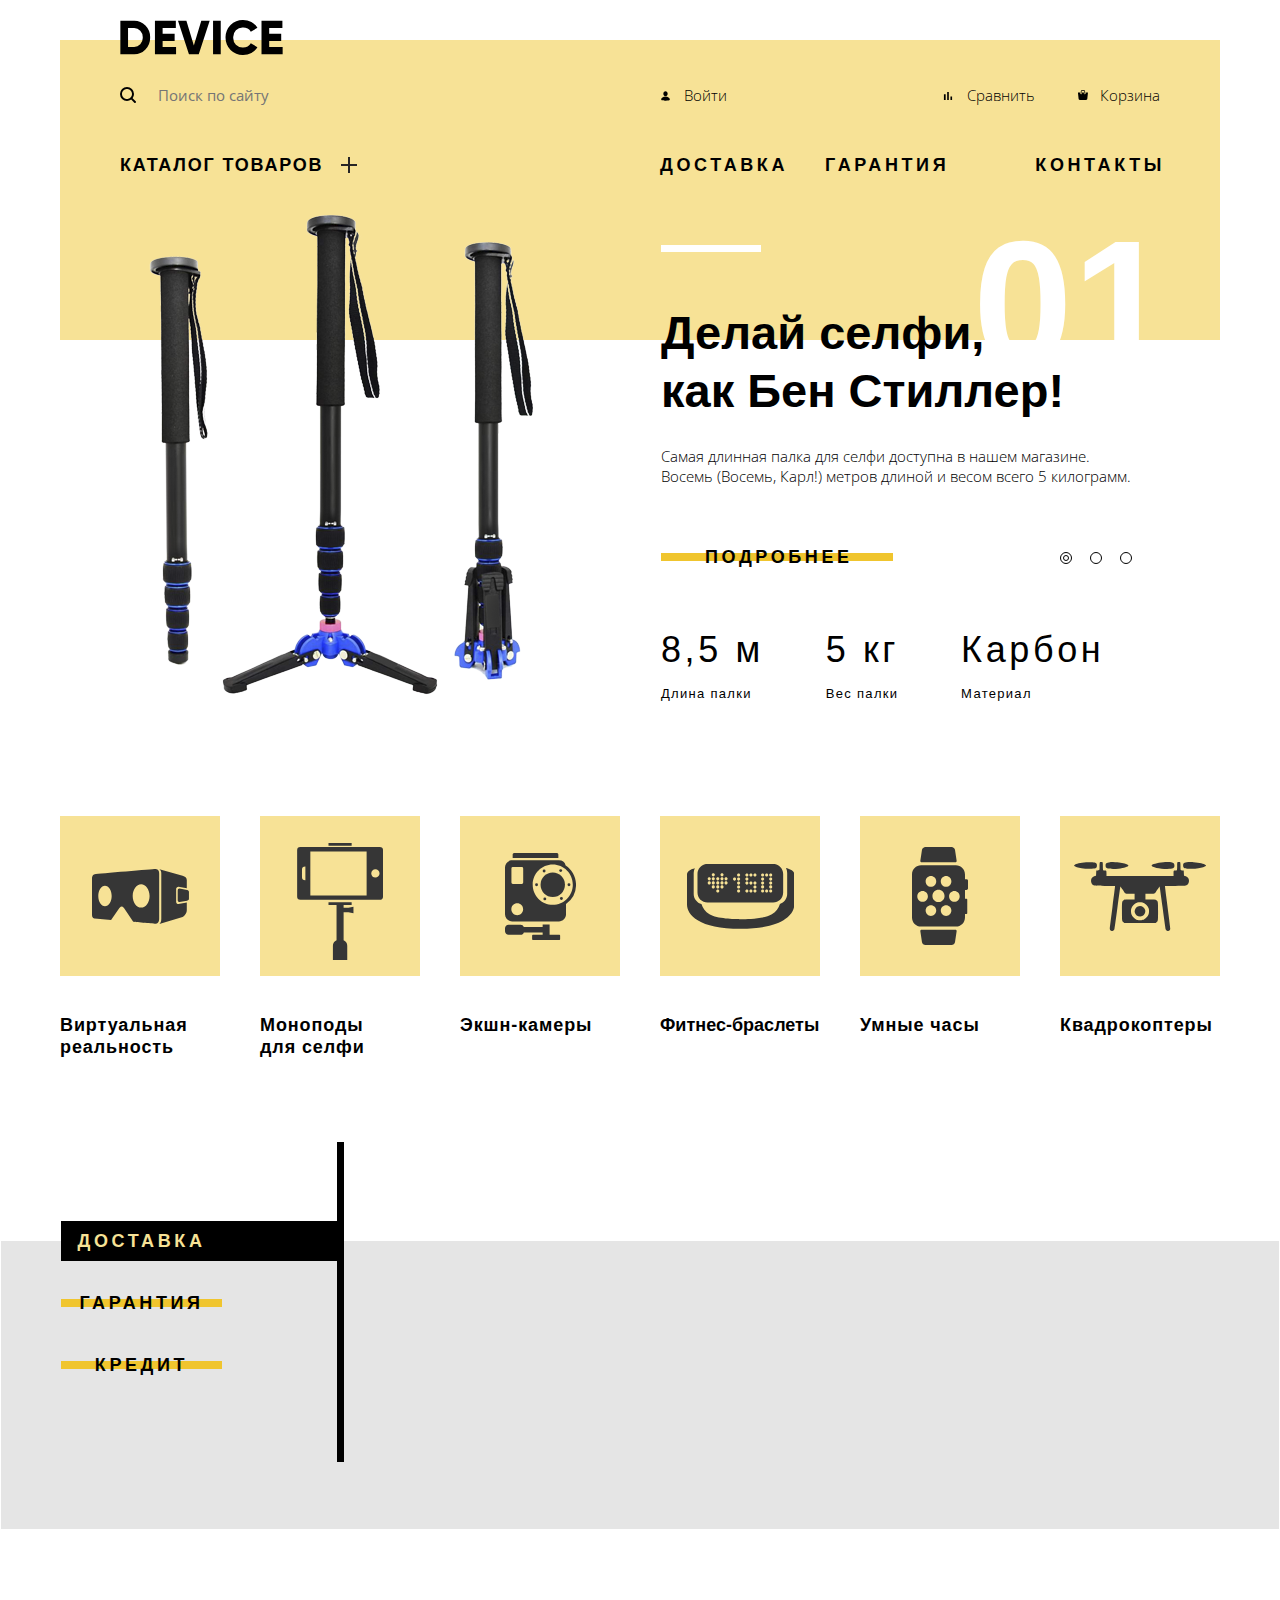
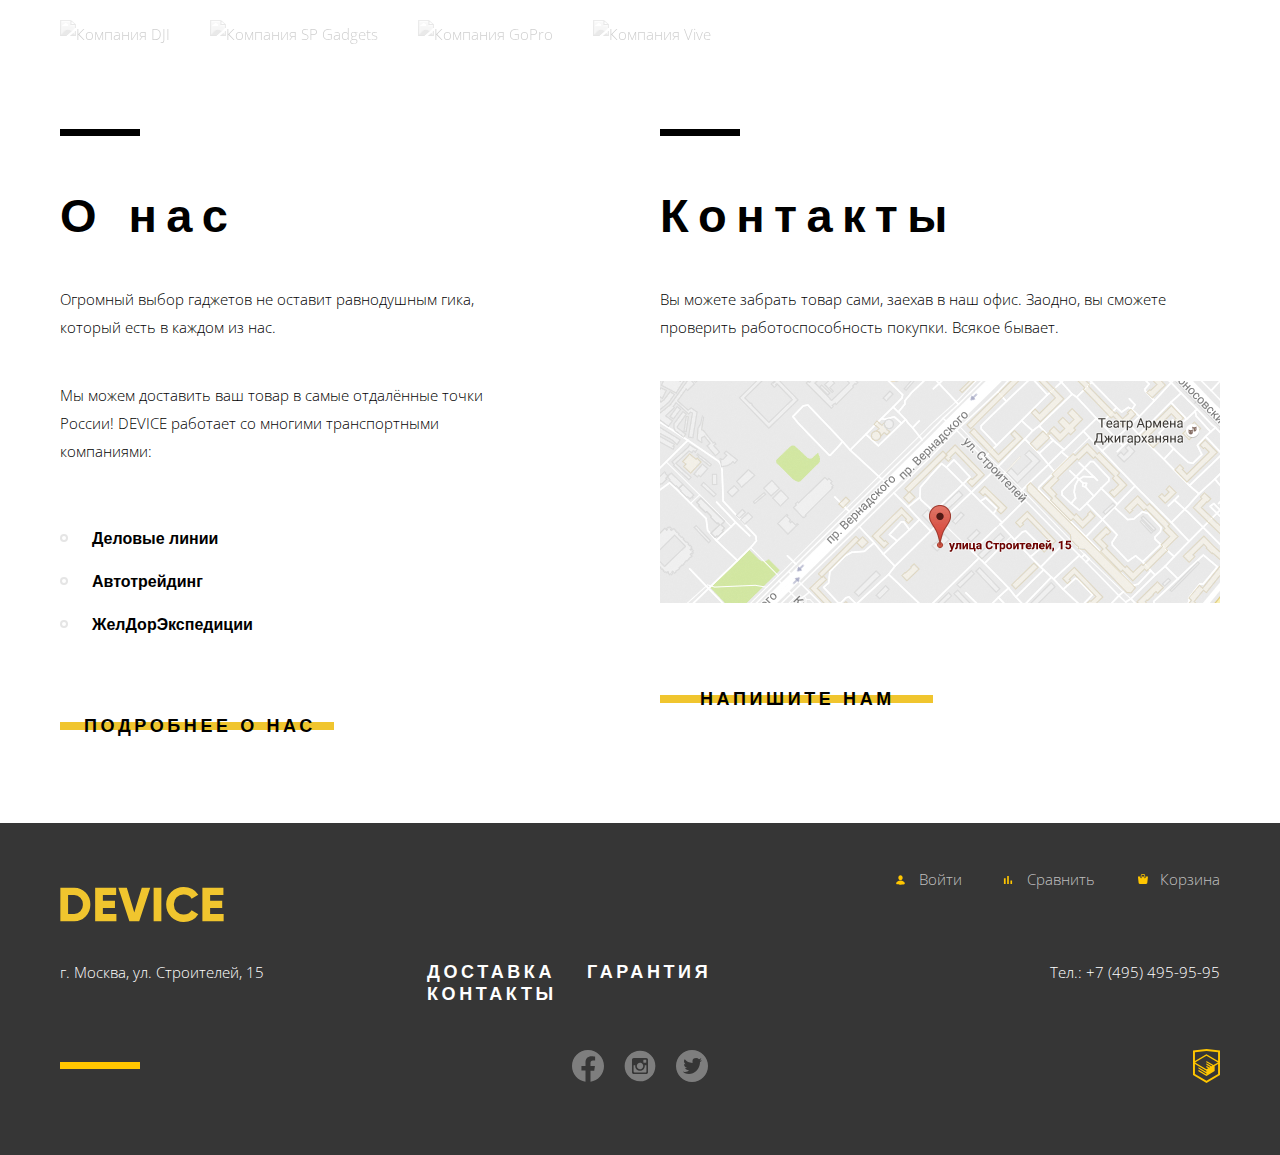
==== commit 766ff2ae: "обновляет проект, убирает лишнее" ====
--- a/index.html
+++ b/index.html
@@ -437,7 +437,7 @@
           fill="#currentColor"></path>
       </symbol>
     </svg>
-    <script src="write-us.js"></script>
+    <script src="js/scripts.js"></script>
     
     <!--
     
--- a/css/style-autoprefixer-optimizer.css
+++ b/css/style-autoprefixer-optimizer.css
@@ -0,0 +1 @@
+*,::after,::before{-webkit-box-sizing:border-box;box-sizing:border-box}@font-face{font-family:"Gilroy";font-weight:800;src:url(../fonts/gilroyextrabold.woff2) format("woff2"),url(../fonts/gilroyextrabold.woff) format("woff")}@font-face{font-family:"Gilroy";font-weight:300;src:url(../fonts/gilroylight.woff2) format("woff2"),url(../fonts/gilroylight.woff) format("woff")}:root{--basic-black: #000000;--basic-dark: #363636;--basic-white: #ffffff;--basic-grey: #464646;--basic-half-grey: #7e7e7e;--basic-grey-light: #e5e5e5;--special-yellow: #f7e296;--special-green: #91c92f;--special-yellow-dark: #f0c52e;--main-font: "Gilroy", "Arial", sans-serif;--other-font: "Open Sans", "Arial", sans-serif}.visually-hidden{position:absolute;width:1px;height:1px;margin:-1px;border:0;padding:0;clip:rect(0 0 0 0);overflow:hidden}.page{height:100%}body{font-family:var(--other-font);font-size:15px;line-height:28px;font-weight:300;color:var(--basic-black);background-color:var(--basic-white)}.page-body{margin:0;min-height:100%;display:-ms-grid;display:grid;-ms-grid-rows:-webkit-min-content -webkit-min-content 1fr;-ms-grid-rows:min-content min-content 1fr;grid-template-rows:-webkit-min-content -webkit-min-content 1fr;grid-template-rows:min-content min-content 1fr;-ms-flex-line-pack:start;align-content:start;padding-top:40px;-webkit-transition:all .3s;-o-transition:all .3s;transition:all .3s}a{text-decoration:none;color:inherit}.a-disabled{pointer-events:none;cursor:default}img{max-width:100%;height:auto}.button,a{-webkit-transition:all .3s;-o-transition:all .3s;transition:all .3s}.button{padding-top:9px;padding-bottom:9px;position:relative}.button::after,.nav-search::before{content:"";position:absolute;top:50%}.button::after,.button:hover::after{background-color:var(--special-yellow-dark)}.button::after{left:0;right:0;display:block;width:100%;height:8px;margin-top:-4px;z-index:-2;-webkit-transition:all .3s;-o-transition:all .3s;transition:all .3s}.button:hover::after{height:100%;top:0;margin:0}.button:active{color:rgba(0,0,0,.3)}.main-header,.nav-search input{background-color:var(--special-yellow)}.main-header{width:1160px;margin-left:auto;margin-right:auto;padding:0 60px 50px;display:-webkit-box;display:-ms-flexbox;display:flex;-ms-flex-wrap:wrap;flex-wrap:wrap}.main-header a:hover{opacity:.6}.main-header a:active{opacity:.3}.logo-header{margin-top:-20px;width:100%;line-height:0;margin-bottom:15px}.nav-search,.row-user-nav{display:-webkit-box;display:-ms-flexbox;display:flex;-ms-flex-wrap:wrap;flex-wrap:wrap;-webkit-box-flex:1;-ms-flex-positive:1;flex-grow:1}.row-user-nav{-webkit-box-pack:justify;-ms-flex-pack:justify;justify-content:space-between;-webkit-box-align:center;-ms-flex-align:center;align-items:center;margin-bottom:33px}.nav-search{min-height:20px;position:relative;width:440px}.nav-search::before{background-image:url(../img/search.svg);display:inline-block;width:16px;height:16px;-webkit-transform:translateY(-50%);-ms-transform:translateY(-50%);transform:translateY(-50%)}.nav-search input{width:356px;padding-left:38px;color:rgba (0,0,0,.3);line-height:20px;border:0;font-family:var(--other-font);padding-bottom:14px;height:37px}.nav-search input:hover{color:rgba (0,0,0,.6)}.nav-search input:focus{outline:0;border-bottom:2px solid var(--basic-black);color:rgba (0,0,0,1);-webkit-transition:all .2s;-o-transition:all .2s;transition:all .2s}.nav-search button{opacity:0;margin-left:-4px;padding:15px 17px;text-transform:uppercase;color:var(--basic-black);background-color:var(--special-yellow);border:2px solid var(--basic-black);-webkit-transition:all .3s;-o-transition:all .3s;transition:all .3s}.nav-search input:focus+button{opacity:1}.nav-search button:hover{color:var(--basic-white);background-color:var(--basic-black)}.nav-search button:active{opacity:.3}.user-nav{line-height:20px;display:-webkit-box;display:-ms-flexbox;display:flex;-webkit-box-orient:horizontal;-webkit-box-direction:normal;-ms-flex-direction:row;flex-direction:row;-ms-flex-wrap:wrap;flex-wrap:wrap;width:501px;-webkit-box-pack:end;-ms-flex-pack:end;justify-content:flex-end;list-style:none;padding:0;margin:0}.login,.login-user{margin-left:25px;position:relative}.icon-user{width:13px;height:14px;position:absolute;left:-25px;top:4px}.compare{margin-left:auto;position:relative}.icon-compare{width:10px;height:10px;position:absolute;left:-24px;top:6px}.cart{margin-left:65px;position:relative}.icon-cart{width:10px;height:10px;position:absolute;left:-22px;top:5px}.main-nav,.main-nav-list{display:-webkit-box;display:-ms-flexbox;display:flex;-ms-flex-wrap:wrap;flex-wrap:wrap;width:100%}.main-nav{font-family:var(--main-font);font-weight:800;font-size:18px;line-height:22px;letter-spacing:.2em;text-transform:uppercase;-webkit-box-orient:horizontal;-webkit-box-direction:normal;-ms-flex-direction:row;flex-direction:row;position:relative;margin-top:0}.main-nav-list{list-style:none;padding:0;margin:0}.catalog-link{min-width:540px;letter-spacing:.1}.guarantee-link{margin-left:37px}.contacts-link{margin-left:auto;margin-right:-5px}.catalog{position:relative;letter-spacing:.1em}.catalog::after{content:"";background-image:url(../img/plus.svg);display:inline-block;width:22px;height:22px;position:absolute;background-position-y:center;right:-40px;background-repeat:no-repeat}.catalog-plus:active,.catalog-plus:hover{opacity:1}.catalog-plus{letter-spacing:0;display:none;-webkit-box-orient:horizontal;-webkit-box-direction:normal;-ms-flex-direction:row;flex-direction:row;-ms-flex-wrap:wrap;flex-wrap:wrap;-webkit-box-pack:start;-ms-flex-pack:start;justify-content:flex-start;text-transform:none;font-weight:300;line-height:20px;width:1160px;background-color:var(--special-yellow);font-family:var(--other-font);font-size:15px;position:absolute;list-style:none;left:-60px;padding:0;margin:0;z-index:2}.main-nav-list li:focus-within .catalog-plus,.main-nav-list li:hover .catalog-plus{display:-webkit-box;display:-ms-flexbox;display:flex;-ms-flex-wrap:wrap;flex-wrap:wrap}.catalog-plus ul{-webkit-box-orient:vertical;-webkit-box-direction:normal;-ms-flex-direction:column;flex-direction:column;line-height:20px;margin-right:63px;margin-top:30px;margin-bottom:42px}.catalog-column:first-child{margin-left:62px}.catalog-plus li:first-child{-webkit-box-flex:0;-ms-flex-positive:0;flex-grow:0}.catalog-list{list-style:none;padding:0;margin:0}.catalog-list li{margin-bottom:16px}.catalog-list li:last-child{margin-bottom:0}.catalog-plus li:last-child{margin-left:0}.main-products,.products{display:-webkit-box;display:-ms-flexbox;display:flex;-ms-flex-wrap:wrap;flex-wrap:wrap}.products{width:1160px;margin-left:auto;margin-right:auto;margin-bottom:91px;position:relative}.main-products{list-style:none;padding:0;margin:0}.main-products-content{display:none;-ms-flex-wrap:wrap;flex-wrap:wrap;margin-top:-32px}.main-products-slide-current{display:-webkit-box;display:-ms-flexbox;display:flex}.number{font-family:var(--main-font);font-weight:800;font-size:179px;line-height:219px;text-transform:uppercase;color:var(--basic-white);background-color:var(--special-yellow);width:100%;text-align:right;padding-right:48px;height:146px}.product-card{display:-webkit-box;display:-ms-flexbox;display:flex;-ms-flex-wrap:wrap;flex-wrap:wrap;width:1024px;margin-left:auto;margin-right:47px}.product-image{margin-top:-129px}.main-products-content:nth-child(2) img{margin-top:27px;margin-left:27px}.main-products-content:nth-child(3){position:relative}.main-products-content:nth-child(3) img{position:absolute;margin-top:82px;margin-left:-59px}.main-products-slide,.product-image{width:50%}.main-products-slide{position:relative}.main-products-slide::after{content:"";position:absolute;top:-95px;display:block;width:100px;height:7px;background-color:var(--basic-white)}.main-products-slide h3{margin-top:-36px;margin-bottom:26px;font-family:var(--main-font);font-weight:800;font-size:47px;line-height:58px}.main-products-slide p{line-height:20px;margin:0 0 51px}.main-products-slide a{font-family:var(--main-font);font-weight:800;font-size:18px;line-height:22px;text-transform:uppercase;letter-spacing:.2em}.about-product,.main-products-nav{display:-webkit-box;display:-ms-flexbox;display:flex;-ms-flex-wrap:wrap;flex-wrap:wrap}.main-products-nav{-webkit-box-pack:justify;-ms-flex-pack:justify;justify-content:space-between;margin-bottom:52px}.main-products-nav a{padding-left:44px;padding-right:40px}.about-product{font-family:var(--main-font);font-weight:300}.main-products-slide dl{margin-right:62px;margin-top:0;margin-bottom:0}.quad dl{margin-right:27px}.main-products-slide dl:last-child{margin-right:0}.main-products-slide dt{letter-spacing:.1em;font-size:36px;line-height:42px}.main-products-slide dd{letter-spacing:.1em;font-size:13px;line-height:15px;margin-left:0;margin-top:15px}.slider-controls{position:absolute;top:317px;right:88px}.slider-controls button{padding:0;margin-left:14px;width:12px;height:12px;background-color:transparent;border:1px solid var(--basic-black);border-radius:50%;cursor:pointer;position:relative}.slider-controls .current::after{position:absolute;content:"";display:block;width:6px;height:6px;left:2px;top:2px;border:1px solid var(--basic-black);border-radius:50%}.popularity{margin-left:auto;margin-right:auto;width:1160px;margin-bottom:62px}.popular{font-family:var(--main-font);font-weight:800;font-size:18px;line-height:22px;display:-webkit-box;display:-ms-flexbox;display:flex;-ms-flex-wrap:wrap;flex-wrap:wrap;list-style:none;padding:0;margin:0}.popular-item{margin:20px 40px 20px 0}.popular-back,.popular-item-link{-webkit-transition:all .3s;-o-transition:all .3s;transition:all .3s}.popular-item-link{display:block}.popular p{margin:0;letter-spacing:.05em}.popular-back{display:-webkit-box;display:-ms-flexbox;display:flex;-ms-flex-wrap:wrap;flex-wrap:wrap;background-color:var(--special-yellow);width:160px;margin-bottom:38px;height:160px}.popular-back img{margin:auto}.popular-item-link:active .popular-back,.popular-item-link:hover .popular-back{background-color:var(--special-yellow-dark)}.popular-item-link:active img,.popular-item-link:active p{opacity:.3;-webkit-transition:all .3s;-o-transition:all .3s;transition:all .3s}.popular li:nth-child(6n){margin-right:0}.monopods-for-selfie img{padding-top:10px}.fitness-bracelet p{letter-spacing:.0005em}.advantages{width:100%;margin-left:auto;margin-right:auto;margin-bottom:90px;border:1px solid var(--basic-white)}.advantages-back{background-color:var(--basic-grey-light);margin-top:100px;height:288px;border:1px solid var(--basic-grey-light)}.advantages-front{margin-top:-100px}.advantages-wrapper{display:-webkit-box;display:-ms-flexbox;display:flex;-ms-flex-wrap:wrap;flex-wrap:wrap;margin-left:auto;margin-right:auto;width:1158px}.advantages-nav{-ms-flex-item-align:start;-ms-grid-row-align:start;align-self:start;width:283px;border-right:7px solid var(--basic-black);list-style:none;padding:79px 0 77px;margin:0}.advantages-link{margin-bottom:22px;display:-webkit-box;display:-ms-flexbox;display:flex;-ms-flex-wrap:wrap;flex-wrap:wrap}.advantages-link:last-child{margin-bottom:0}.advantages-link:active{background-color:var(--basic-black)}.advantages-tab{display:block;width:161px;text-align:center;z-index:0}.advantages-link:active a{-webkit-transition:all 0s;-o-transition:all 0s;transition:all 0s}.advantages-choosen a::after,.advantages-choosen:active a::after,.advantages-choosen:hover a::after,.advantages-link:active a::after{content:none}.advantages-choosen,.advantages-link:active a{color:var(--special-yellow)}.advantages-choosen,.advantages-link:active a,.advantages-tab:active{background-color:var(--basic-black)}.advantages-content{list-style:none;padding:0;margin:0}.advantages-card{position:relative}.advantages-item{opacity:0;display:-webkit-box;display:-ms-flexbox;display:flex;-ms-flex-wrap:wrap;flex-wrap:wrap;-webkit-box-pack:justify;-ms-flex-pack:justify;justify-content:space-between;position:absolute;width:881px;background-repeat:no-repeat;background-position-x:right;background-position-y:top}.advantages-item:target{opacity:1}.advantages-text{margin-top:71px;display:-webkit-box;display:-ms-flexbox;display:flex;-webkit-box-orient:vertical;-webkit-box-direction:normal;-ms-flex-direction:column;flex-direction:column;margin-left:116px}.advantages-delivery{background-image:url(../img/delivery.svg);background-position-x:737px;background-position-y:71px}.advantages-guarantee{background-image:url(../img/warranty.svg);background-position-x:717px;background-position-y:54px;line-height:30px}.advantages-credit{background-image:url(../img/credit.svg);background-position-x:711px;background-position-y:50px}.advantages-wrapper a,.advantages-wrapper h3{font-family:var(--main-font);font-weight:800;letter-spacing:.2em}.advantages-wrapper a{font-size:18px;line-height:22px;text-transform:uppercase}.advantages-wrapper h3{font-size:47px;line-height:58px;margin:0 0 40px}.advantages-wrapper p{letter-spacing:.1em;margin:0}.partners{width:1160px;margin-right:auto;margin-left:auto;margin-bottom:80px}.partners-list{display:-webkit-box;display:-ms-flexbox;display:flex;-ms-flex-wrap:wrap;flex-wrap:wrap;list-style:none;padding:0;margin:0}.partners-list li{-webkit-filter:grayscale(1);filter:grayscale(1);opacity:.2;margin-right:40px;-webkit-transition:all .3s;-o-transition:all .3s;transition:all .3s}.partners-list li:hover{-webkit-filter:grayscale(0);filter:grayscale(0);opacity:1}.partners-list li:last-child{margin-right:0}.partners-list a{display:block}.about{display:-webkit-box;display:-ms-flexbox;display:flex;-ms-flex-wrap:wrap;flex-wrap:wrap;-webkit-box-pack:justify;-ms-flex-pack:justify;justify-content:space-between;width:1160px;margin-left:auto;margin-right:auto;margin-bottom:86px}.about-contacts,.about-us{padding-top:59px;width:473px;position:relative}.about-contacts::after,.about-us li::before,.about-us::after{content:"";position:absolute;top:1px;display:block;width:80px;height:7px;background-color:var(--basic-black)}.about-contacts{width:560px}.about h3,.about-us li{font-family:var(--main-font);font-weight:800}.about h3{font-size:47px;line-height:58px;letter-spacing:.2em}.about h3,.about-paragraph-up{margin:0 0 40px}.about-paragraph-down{margin-top:0;margin-bottom:60px}.about-list{list-style:none;padding:0;margin:0 0 76px}.about-us li{padding-left:32px;margin-bottom:15px;font-size:16px;line-height:28px;position:relative}.about-us li::before{top:9px;left:0;border:2px solid var(--basic-grey-light);border-radius:50%;width:8px;height:8px;background-color:var(--basic-white)}.about-us li:last-child{margin-bottom:0}.about-button{font-family:var(--main-font);font-weight:800;font-size:18px;line-height:22px;letter-spacing:.2em;text-transform:uppercase}.about-us a{padding-left:24px;padding-right:18px}.about-contacts .button{padding-left:40px;padding-right:38px}.map-link{display:block;margin-bottom:77px}.main-footer-block{background-color:var(--basic-dark);color:var(--basic-white)}.footer-row-up,.main-footer{display:-webkit-box;display:-ms-flexbox;display:flex;-webkit-box-direction:normal;-webkit-box-pack:justify;-ms-flex-pack:justify;justify-content:space-between}.main-footer{width:1160px;margin-right:auto;margin-left:auto;padding-top:46px;padding-bottom:64px;-webkit-box-orient:vertical;-ms-flex-direction:column;flex-direction:column}.main-footer p{margin:1px 0 67px}.main-footer a:hover{opacity:.6}.main-footer a:active{opacity:.3}.footer-row-up{-webkit-box-orient:horizontal;-ms-flex-direction:row;flex-direction:row;-ms-flex-wrap:wrap;flex-wrap:wrap;margin-bottom:33px}.footer-logo,.footer-logo a{-ms-flex-item-align:end;align-self:flex-end}.footer-logo{margin-bottom:-41px}.footer-logo a{margin:0}.footer-logo svg{fill:var(--special-yellow-dark);margin:0}.user-block-list{line-height:20px;display:-webkit-box;display:-ms-flexbox;display:flex;-ms-flex-wrap:wrap;flex-wrap:wrap;-ms-flex-item-align:start;align-self:flex-start;list-style:none;padding:0;margin:0}.user-block-list li{margin-left:65px}.user-block-list li:first-child{margin-left:0}.user-block svg{color:#ffc600}.user-block-list li:active,.user-block-list li:hover{opacity:.6;-webkit-transition:all .3s;-o-transition:all .3s;transition:all .3s}.user-block-list li:active{opacity:.3}.footer-cart,.footer-compare,.footer-login,.footer-login-user{position:relative}.user-block-list a{color:rgba(255,255,255,.7)}.user-block-list a:hover{color:var(--basic-white)}.user-block-list a:active{color:rgba(255,255,255,.3)}.footer-column,.footer-row-down{display:-webkit-box;display:-ms-flexbox;display:flex;-webkit-box-direction:normal}.footer-row-down{-webkit-box-orient:horizontal;-ms-flex-direction:row;flex-direction:row;-ms-flex-wrap:wrap;flex-wrap:wrap;margin-top:39px}.footer-column{-webkit-box-orient:vertical;-ms-flex-direction:column;flex-direction:column;-webkit-box-pack:justify;-ms-flex-pack:justify;justify-content:space-between}.footer-column:first-child{width:367px}.footer-column:nth-child(2){width:426px}.footer-column:last-child{width:367px;text-align:right}.main-footer-contacts-left,.main-footer-contacts-right{line-height:20px}.main-footer-contacts-left{position:relative}.main-footer-contacts-left::after{content:"";position:absolute;top:100px;display:block;width:80px;height:7px;background-color:#ffc600}.user-footer{font-family:var(--main-font);font-weight:800;font-size:18px;line-height:22px;letter-spacing:.2em;text-transform:uppercase;display:-webkit-box;display:-ms-flexbox;display:flex;-ms-flex-wrap:wrap;flex-wrap:wrap;margin:0 auto;list-style:none;padding:0}.user-footer li{margin-right:32px}.heading-nav li:last-child,.social-list li:last-child,.user-footer li:last-child{margin-right:0}.socials{margin:0 auto 9px}.social-list{display:-webkit-box;display:-ms-flexbox;display:flex;-ms-flex-wrap:wrap;flex-wrap:wrap;list-style:none;padding:0;margin:0}.social-list li{width:32px;height:32px;margin:0 20px 0 0}.social-list a{display:block;width:100%;height:100%;opacity:.6}.map-close:hover,.social-list a:hover,.write-close:hover{opacity:1}.social-list a:active{opacity:.3}.HTML{margin-left:auto}.map{left:50%;top:50%;-webkit-transform:translateY(-50%) translateX(-50%);-ms-transform:translateY(-50%) translateX(-50%);transform:translateY(-50%) translateX(-50%);width:959px;height:556px;display:-webkit-box;display:-ms-flexbox;display:flex;-ms-flex-wrap:wrap;flex-wrap:wrap;position:fixed;-webkit-box-shadow:0 10px 16px rgba(0,0,0,.15);box-shadow:0 10px 16px rgba(0,0,0,.15)}.map iframe{border:0}.map-close,.write-close{position:absolute;border:0;outline:0;background:0 0;right:18px;top:23px;width:55px;height:55px;background-color:var(--special-yellow-dark);border-radius:50%;cursor:pointer;padding:0;opacity:.5;-webkit-transition:all .3s;-o-transition:all .3s;transition:all .3s}.write-close{right:20px;top:20px}.map-close:active,.write-close:active{opacity:.2}.map-close::after{content:"";width:20px;height:20px;top:0;left:17px;position:relative}.map-close::after,.write-close::after{display:block;background-image:url(../img/icon_cross.svg);cursor:pointer}.map-close::after .write-close::before,.map-close::before,.write-close::after{content:"";position:absolute;top:10px;left:2px;width:19px;height:3px;background-color:var(--basic-dark)}.write-us{background-color:var(--basic-white);left:50%;top:50%;-webkit-transform:translateY(-50%) translateX(-50%);-ms-transform:translateY(-50%) translateX(-50%);transform:translateY(-50%) translateX(-50%);width:960px;height:550px;-webkit-box-orient:vertical;-ms-flex-direction:column;flex-direction:column;-webkit-box-pack:justify;-ms-flex-pack:justify;justify-content:space-between;padding:92px 100px 69px;position:fixed;-webkit-box-shadow:0 10px 16px rgba(0,0,0,.15);box-shadow:0 10px 16px rgba(0,0,0,.15)}.write form{width:760px}.write-row-up,.write-us,.your-mail,.your-name,.your-text{display:-webkit-box;display:-ms-flexbox;display:flex;-webkit-box-direction:normal}.write-row-up{-webkit-box-orient:horizontal;-ms-flex-direction:row;flex-direction:row;-ms-flex-wrap:wrap;flex-wrap:wrap;-webkit-box-pack:justify;-ms-flex-pack:justify;justify-content:space-between;margin-bottom:32px}.your-mail,.your-name,.your-text{-webkit-box-orient:vertical;-ms-flex-direction:column;flex-direction:column}.your-mail,.your-name{width:360px}.your-mail input,.your-name input{height:50px}.write input,.write label{font-family:var(--main-font)}.write label{font-weight:800;font-size:18px;line-height:22px;margin-bottom:10px}.write input{font-weight:400;font-size:14px;line-height:16px;color:var(--basic-dark);background-color:#f2f2f2;border:0;padding-left:20px}.write input::-webkit-input-placeholder{color:rgba (0,0,0,.4)}.write input::-moz-placeholder{color:rgba (0,0,0,.4)}.write input:-ms-input-placeholder,.write input::-ms-input-placeholder{color:rgba (0,0,0,.4)}.write input::placeholder{color:rgba (0,0,0,.4)}.write input:hover{background-color:#eaeaea}.write input:focus{background-color:transparent;outline:2px solid var(--special-yellow)}.your-text input{height:168px}.your-text{margin-bottom:44px}.write-submit{border:0;background-color:var(--basic-white);font-family:var(--main-font);font-weight:800;font-size:18px;line-height:22px;letter-spacing:.2em;text-transform:uppercase;outline:0;padding-left:34px;padding-right:34px;z-index:0;cursor:pointer}.write-submit span{z-index:-1}.filter button:active,.filter button:focus,.write-submit:focus{outline:0}.modal-hidden{display:none}.login-user{display:-webkit-box;display:-ms-flexbox;display:flex;-ms-flex-wrap:wrap;flex-wrap:wrap;-webkit-box-orient:horizontal;-webkit-box-direction:normal;-ms-flex-direction:row;flex-direction:row}.exit{color:rgba(0,0,0,.3)}.footer-user-nav,.login-user-nav{display:-webkit-box;display:-ms-flexbox;display:flex;-webkit-box-orient:horizontal;-webkit-box-direction:normal;-ms-flex-direction:row;flex-direction:row;-ms-flex-wrap:wrap;flex-wrap:wrap;list-style:none;padding:0;margin:0}.footer-user,.user{margin-right:20px}.footer-user-nav .footer-exit{margin-left:0}.heading,.heading-nav{display:-webkit-box;display:-ms-flexbox;display:flex;-ms-flex-wrap:wrap;flex-wrap:wrap}.heading{width:1040px;margin-left:auto;margin-right:auto}.heading h2{font-family:var(--main-font);font-weight:800;font-size:47px;line-height:58px;width:100%;margin:44px 0 25px}.heading-nav{list-style:none;padding:0;margin:0 0 46px}.heading-nav li{margin-right:40px;position:relative}.heading-nav li::before{content:"";background-image:url(../img/nav-arrow.svg);display:inline-block;width:4px;height:6px;position:absolute;left:-21px;top:13px;background-repeat:no-repeat}.heading-nav li:first-child::before{content:none;background-image:none}.heading-nav a{font-size:14px;opacity:.3}.heading-nav a:hover{opacity:.6}.heading-nav a:active{opacity:.1}.filter-back{width:100%}.filter-front{display:-webkit-box;display:-ms-flexbox;display:flex;-ms-flex-wrap:wrap;flex-wrap:wrap}.filter-form legend,.filter-front h3{font-family:var(--main-font);font-weight:800;letter-spacing:.1em}.filter-front h3{font-size:16px;line-height:20px;text-transform:uppercase;margin:0}.filter,.filter h3{display:-webkit-box;display:-ms-flexbox;display:flex}.filter{background-color:var(--basic-grey-light);-webkit-box-orient:vertical;-webkit-box-direction:normal;-ms-flex-direction:column;flex-direction:column;-webkit-box-align:end;-ms-flex-align:end;align-items:flex-end;min-width:468px}.filter h3{width:100%;min-height:70px;background-color:#dcdcdc;text-align:right;padding:25px 68px 25px 0;-ms-flex-wrap:wrap;flex-wrap:wrap;-webkit-box-pack:end;-ms-flex-pack:end;justify-content:flex-end}.filter span{width:200px;text-align:left}.filter,.result-column{-webkit-box-flex:1;-ms-flex-positive:1;flex-grow:1}.filter-form{font-size:14px;width:200px;padding-top:70px}.filter button,.filter-form{margin-right:68px}.filter-form legend{line-height:17px;width:200px;padding-top:14px;border-top:2px solid var(--basic-black)}.filter-form label,.heading-nav a{line-height:19px}.filter-item{padding:0;border:0;margin:0 0 32px}.filter-bluetooth{margin-bottom:16px}.range-filter{width:200px;margin-top:39px}.range-controls{height:13px;position:relative}.range-controls .scale{height:2px;background-color:#c4c4c4}.range-controls .bar{width:62%;height:2px;background:var(--special-green)}.range-controls .toggle{position:absolute;top:-9px;left:0;width:20px;height:20px;padding:0;border:8px solid var(--basic-white);background-color:#c4c4c4;border-radius:50%;-webkit-box-shadow:0 2px 2px rgba(0,0,0,.18);box-shadow:0 2px 2px rgba(0,0,0,.18);cursor:pointer}.range-controls .toggle-min{left:0}.range-controls .toggle-max{left:114px}.price-controls label{font-size:14px}.price-controls input{width:75px;font-family:inherit;font-size:inherit;text-align:left;color:var(--basic-black);border:0;background:var(--basic-grey-light)}.max-price,.min-price,.price-controls label{font-family:var(--main-font);font-weight:300;line-height:16px}.filter-list-down,.filter-list-up{list-style:none;padding:0;margin:0}.filter-checkbox{padding-bottom:20px;padding-left:42px;-webkit-transition:all .3s;-o-transition:all .3s;transition:all .3s}.filter-checkbox:first-child{padding-top:32px}.filter-checkbox:last-child{padding-bottom:8px}.filter-option:hover{opacity:.6}.filter-input:disabled+label,.filter-input:disabled+label::before{opacity:.25;cursor:default}.filter-option label{position:relative;display:block;cursor:pointer;-webkit-user-select:none;-moz-user-select:none;-ms-user-select:none;user-select:none}.filter-input-checkbox+label::before{content:"";position:absolute;left:-42px;top:-2px;width:24px;height:24px;border:2px solid var(--basic-black);border-radius:10%}.filter-input-checkbox:checked+label::after{content:"";position:absolute;left:-37px;top:5px;width:24px;height:24px;background-image:url(../img/checkbox-on.svg);background-repeat:no-repeat;background-position:0 0}.filter-radio{padding-bottom:21px;padding-left:40px;-webkit-transition:all .3s;-o-transition:all .3s;transition:all .3s}.filter-radio:first-child{padding-top:32px}.filter-radio:last-child{padding-bottom:28px}.filter-input-radio+label::before{content:"";position:absolute;left:-40px;top:-2px;width:24px;height:24px;border:2px solid #000;border-radius:50%}.filter-input-radio:checked+label::after{content:"";position:absolute;top:6px;left:-32px;width:8px;height:8px;background-color:#000;border-radius:50%}.show-result{font-family:var(--main-font);font-weight:800;font-size:18px;line-height:22px;letter-spacing:.2em;text-transform:uppercase;border:0;padding-left:37px;padding-right:42px;background:0 0;z-index:0;cursor:pointer}.show-result span{z-index:-1}.result-column,.sorting,.sorting-list{display:-webkit-box;display:-ms-flexbox;display:flex}.result-column{-webkit-box-orient:vertical;-webkit-box-direction:normal;-ms-flex-direction:column;flex-direction:column;min-width:972px}.sorting,.sorting-list{-ms-flex-wrap:wrap;flex-wrap:wrap}.sorting{background-color:var(--basic-grey-light);margin-bottom:70px;-webkit-box-orient:horizontal;-webkit-box-direction:normal;-ms-flex-direction:row;flex-direction:row;min-height:70px;-webkit-box-align:center;-ms-flex-align:center;align-items:center;padding-left:72px}.sorting h3{margin-right:74px}.sorting a{font-size:14px;line-height:19px}.sorting-list{list-style:none;padding:0;margin:0;width:509px}.sorting-item{margin-right:33px;opacity:.3}.sorting-item:hover{opacity:.6}.checked-sorting,.checked-sorting:active,.checked-sorting:hover,.sorting-item:active{opacity:1}.sorting-item:last-child{margin-right:0}.sorting-button{margin-right:20px}.sorting-button:hover{opacity:.4}.sorting-button:active{opacity:1}.sorting-button-choosen{opacity:.2}.sorting-button:last-child{margin-right:0}.result{font-family:var(--main-font);font-weight:800;width:calc(360px + 40px + 360px);margin-left:72px}.result-list{display:-ms-grid;display:grid;-ms-grid-columns:1fr 40px 1fr;grid-template-columns:1fr 1fr;grid-gap:40px;list-style:none;padding:0;margin:0 0 32px}.result-card{position:relative}.result-hover,.result-text{display:-webkit-box;display:-ms-flexbox;display:flex;-ms-flex-wrap:wrap;flex-wrap:wrap}.result-text{margin-top:21px;margin-bottom:8px;-webkit-box-pack:justify;-ms-flex-pack:justify;justify-content:space-between}.result-text h4{margin:0;font-size:18px;line-height:22px;letter-spacing:.05em;max-width:275px}.result span{padding-top:3px;font-weight:300;font-size:16px;line-height:18px;letter-spacing:.05em}.result-hover{position:absolute;-webkit-box-pack:center;-ms-flex-pack:center;justify-content:center;text-align:center;width:360px;min-height:380px;top:0;padding-top:177px;left:-2px;-webkit-transition:all .3s;-o-transition:all .3s;transition:all .3s;opacity:0}.result-card:hover .result-hover{opacity:1;background:rgba(238,238,238,.7)}.result-links{-webkit-box-pack:justify;-ms-flex-pack:justify;justify-content:space-between}.button-add-cart{margin-bottom:18px}.button-add-cart a{padding-left:37px;padding-right:37px;z-index:0}.button-add-cart span{font-weight:800;font-size:18px;line-height:22px;letter-spacing:.2em;text-transform:uppercase;z-index:-1}.button-add-compare{font-family:var(--other-font);font-weight:300;font-size:13px;line-height:18px;letter-spacing:.1em;opacity:.5;-webkit-transition:all .3s;-o-transition:all .3s;transition:all .3s}.button-add-compare:hover{opacity:1}.button-add-compare:active{opacity:.2}.result-card-new{position:relative}.result-card-new::before{content:"";background-image:url(../img/Shape-2-1.svg);width:62px;height:62px;top:29px;right:27px;position:absolute}.pagination{display:-webkit-box;display:-ms-flexbox;display:flex;-ms-flex-wrap:wrap;flex-wrap:wrap;-webkit-box-align:center;-ms-flex-align:center;align-items:center;font-family:var(--main-font);font-weight:800;font-size:16px;line-height:20px;letter-spacing:.1em;text-transform:uppercase;background-color:#ebebeb;-webkit-box-pack:center;-ms-flex-pack:center;justify-content:center;list-style:none;padding:0;margin:0 0 78px}.pagination-page{margin-right:30px;opacity:.3}.pagination-page:hover{opacity:.6}.pagination-page:active{opacity:1}.pagination-choosen,.pagination-choosen:active,.pagination-choosen:hover{opacity:1;cursor:default}.pagination li:last-child,.pagination li:nth-child(-2){margin-right:0}.pagination li:first-child{margin-right:217px}.pagination li:last-child{margin-left:auto}.pagination-direction,.pagination-direction:hover{-webkit-transition:all .3s;-o-transition:all .3s;transition:all .3s}.pagination-direction{text-align:center;min-width:120px;padding:25px 0}.pagination-direction:hover{background-color:#d9d9d9}.pagination-direction:active a{opacity:.3}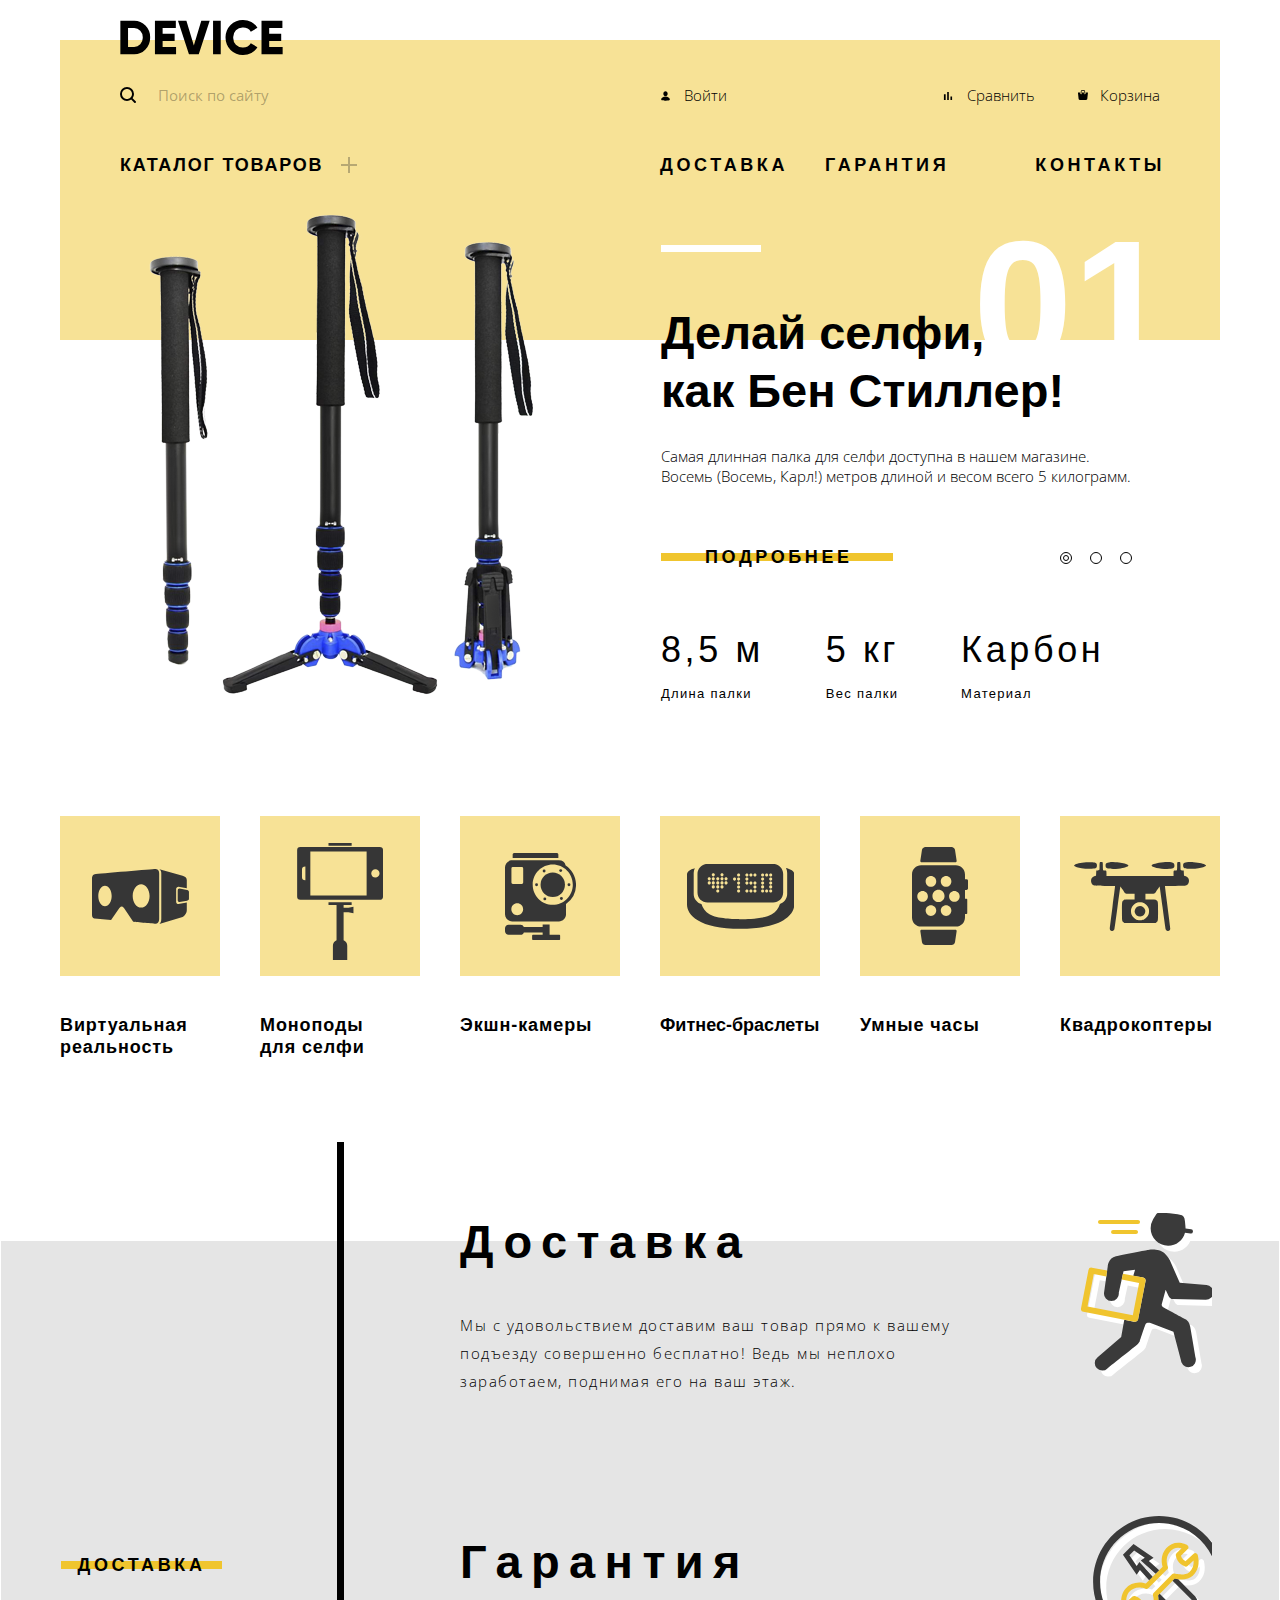
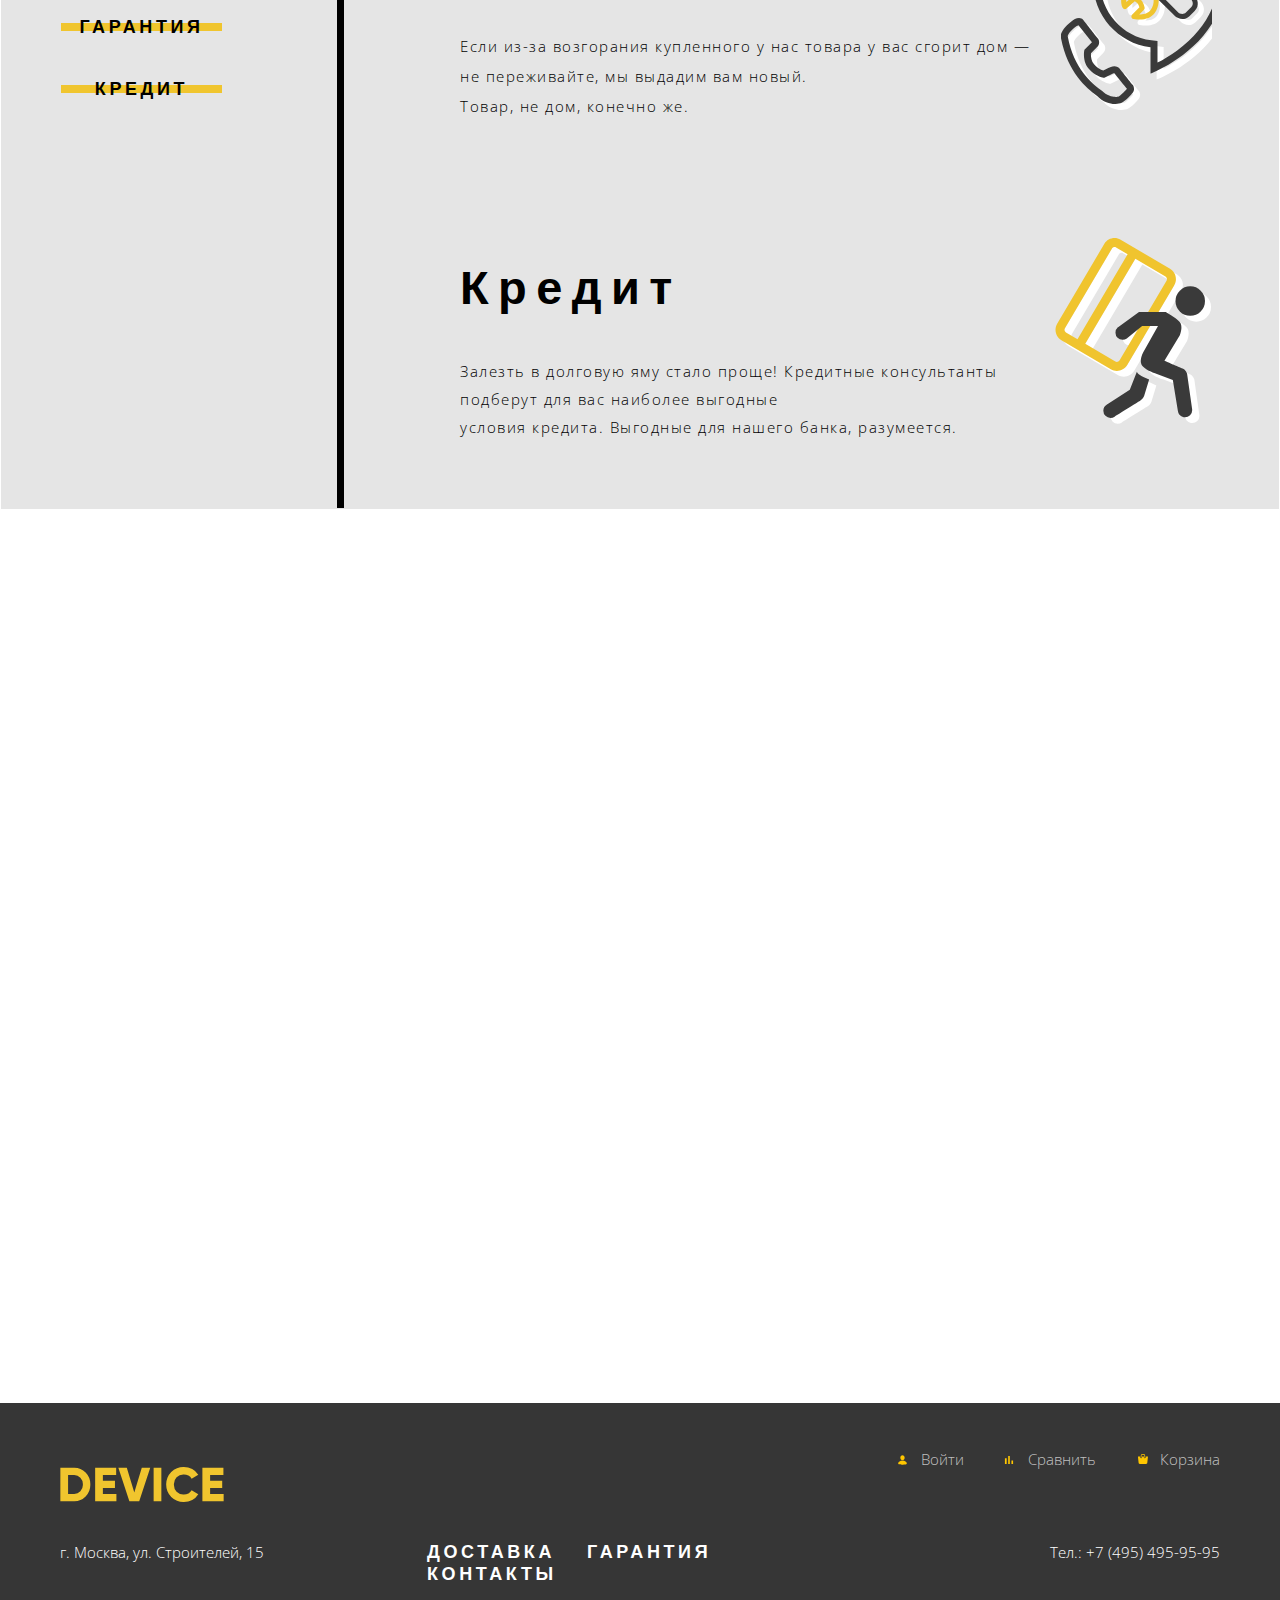
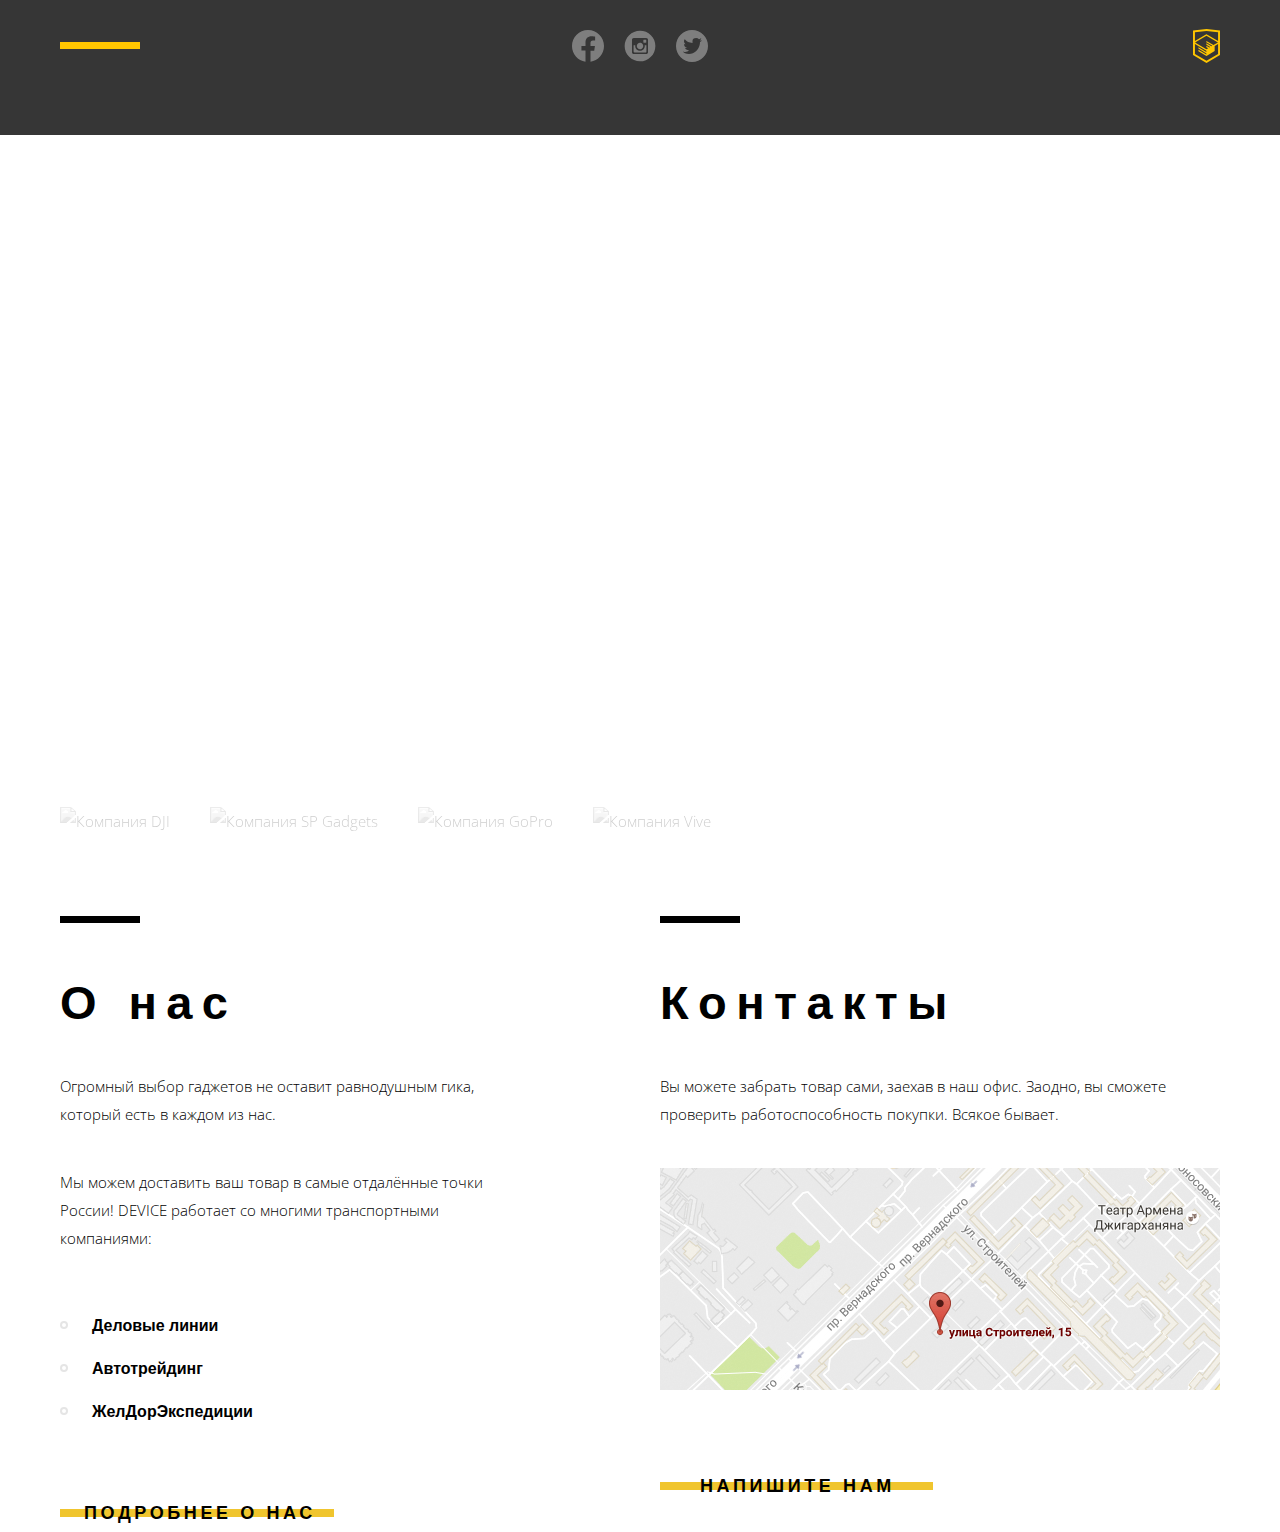
==== commit 01277a72: "Исправляют ошибки" ====
--- a/index.html
+++ b/index.html
@@ -5,7 +5,7 @@
     <title>HTML Academy: Девайс</title>
     <link rel="stylesheet" href="https://fonts.googleapis.com/css2?family=Open+Sans:wght@300;400&display=swap">
     <link href="css/normalize.css" rel="stylesheet">
-    <link href="css/style-autoprefixer-optimizer.css" rel="stylesheet">
+    <link href="css/style.css" rel="stylesheet">
   </head>
   <body class="page-body">
     <header class="main-header">
@@ -17,7 +17,7 @@
         <section class="nav-search">
           <form action="https://echo.htmlacademy.ru" method="get">
             <label class="visually-hidden" for="header-search">Поиск по сайту</label>
-            <input id="header-search" type="search" name="search" placeholder="Поиск по сайту">
+            <input class="search-input" id="header-search" type="search" name="search" placeholder="Поиск по сайту">
             <button type="submit">Найти</button>
           </form>
         </section>
@@ -89,12 +89,12 @@
       <section class="products">
         <h2 class="visually-hidden">Популярные продукты</h2>
         <ul class="main-products">  
-          <li class="main-products-content main-products-slide-current">
+          <li class="main-products-content fade">
             <div class="number">
               01
             </div>
             <div class="product-card">
-              <div class="product-image">
+              <div class="product-image product-image-selfie">
                 <img src="img/slider-1-1.png" width="384" height="486" alt="Самая длинная селфи-палка">
               </div>
               <section class="main-products-slide" id="selfie">
@@ -122,12 +122,12 @@
               </section>
             </div>
           </li>
-          <li class="main-products-content">
+          <li class="main-products-content fade">
             <div class="number">
               02
             </div>
             <div class="product-card">
-              <div class="product-image">
+              <div class="product-image product-image-fitness">
                 <img src="img/slider-2-1.png" width="345" height="485" alt="Фитнес-браслет">
               </div>
               <section class="main-products-slide" id="fitness">
@@ -147,13 +147,13 @@
               </section>
             </div>
           </li>
-          <li class="main-products-content">
+          <li class="main-products-content fade">
             <div class="number">
               03
             </div>
             <div class="product-card">
-              <div class="product-image">
-                <img src="img/slider-3-1.png" width="526" height="334" alt="Квадрокоптер">
+              <div class="product-image product-image-quad">
+                <img src="img/slider-3-1.png" width="540" height="350" alt="Квадрокоптер">
               </div>
               <section class="main-products-slide quad" id="quad">
                 <h3>Порхает как бабочка,<br>
@@ -177,10 +177,10 @@
             </div>
           </li>
         </ul>
-        <div class="slider-controls">
-          <button class="current" type="button" aria-label="Первый слайд"></button>
-          <button type="button" aria-label="Второй слайд"></button>
-          <button type="button" aria-label="Третий слайд"></button>
+        <div class="product-slider-controls">
+          <button class="slider-control" type="button" aria-label="Первый слайд" onclick="currentSlide(1)"></button>
+          <button class="slider-control" type="button" aria-label="Второй слайд" onclick="currentSlide(2)"></button>
+          <button class="slider-control" type="button" aria-label="Третий слайд" onclick="currentSlide(3)"></button>
         </div>
       </section>
       <section class="popularity">
@@ -248,7 +248,7 @@
             <div class="advantages-wrapper">
               <h2 class="visually-hidden">Преимущества компании</h2>
               <ul class="advantages-nav">
-                <li class="advantages-link advantages-choosen">
+                <li class="advantages-link">
                   <a class="advantages-tab button" href="#delivery">Доставка</a>
                 </li>
                 <li class="advantages-link">
@@ -259,7 +259,7 @@
                 </li>
               </ul>
               <ul class="advantages-content">
-                <li class="advantages-card advantages-card-hidden">
+                <li class="advantages-card">
                   <section class="advantages-item advantages-delivery" id="delivery">
                     <div class="advantages-text">
                       <h3>Доставка</h3>
@@ -269,7 +269,7 @@
                     </div>
                   </section>
                 </li>
-                <li class="advantages-card advantages-card-hidden">
+                <li class="advantages-card">
                   <section class="advantages-item advantages-guarantee" id="guarantee">
                     <div class="advantages-text">
                       <h3>Гарантия</h3>
@@ -279,7 +279,7 @@
                     </div>
                   </section>
                 </li>
-                <li class="advantages-card advantages-card-hidden">
+                <li class="advantages-card">
                   <section class="advantages-item advantages-credit" id="credit">
                     <div class="advantages-text">
                       <h3>Кредит</h3>
@@ -343,19 +343,19 @@
           </section>
           <section class="user-block">
             <ul class="user-block-list">
-              <li class="footer-login">
+              <li class="footer-login user-block-item">
                 <svg class="icon-user">
                   <use xlink:href="#user"></use>
                 </svg>
                 <a href="#">Войти</a>
               </li>
-              <li class="footer-compare">
+              <li class="footer-compare user-block-item">
                 <svg class="icon-compare">
                   <use xlink:href="#compare"></use>
                 </svg>
                 <a href="#">Сравнить</a>
               </li>
-              <li class="footer-cart">
+              <li class="footer-cart user-block-item">
                 <svg class="icon-cart">
                   <use xlink:href="#cart"></use>
                 </svg>
@@ -438,78 +438,5 @@
       </symbol>
     </svg>
     <script src="js/scripts.js"></script>
-    
-    <!--
-    
-    <script>
-      var link = document.querySelector(".write-us-button");
-      var popup = document.querySelector(".write-us");
-      var close = popup.querySelector(".write-close");
-      var form = popup.querySelector(".write-form");
-      var name = popup.querySelector(".input-your-name");
-      var mail = popup.querySelector(".input-your-mail");
-      var text = popup.querySelector(".input-your-text");
-      
-      var isStorageSupport = true;
-      var storage = "";
-      try {
-        storage = localStorage.getItem("login");
-      } catch (err) {
-        isStorageSupport = false;
-      }
-
-      link.addEventListener("click", function (evt) {
-        evt.preventDefault();
-        popup.classList.add("modal-show");
-        name.focus();
-      });
-
-      close.addEventListener("click", function (evt) {
-        evt.preventDefault();
-        popup.classList.remove("modal-show");
-        popup.classList.remove("write-us-error");
-      });
-
-      form.addEventListener("submit", function (evt) {
-        if (!name.value || !mail.value || !text.value) {
-          evt.preventDefault();
-          popup.classList.add("write-us-error");
-      }});
-
-      window.addEventListener("keydown", function (evt) {
-        if (evt.keyCode === 27) {
-          evt.preventDefault();
-          if (popup.classList.contains("modal-show")) {
-            evt.preventDefault();
-            popup.classList.remove("modal-show");
-            popup.classList.remove("write-us-error");
-          }
-        }
-      });
-
-      var mapLink = document.querySelector(".map-link");
-      var mapPopup = document.querySelector(".map");
-      var mapClose = mapPopup.querySelector(".map-close");
-
-      mapLink.addEventListener("click", function (evt) {
-        evt.preventDefault();
-        mapPopup.classList.add("modal-show");
-      });
-
-      mapClose.addEventListener("click", function (evt) {
-        evt.preventDefault();
-        mapPopup.classList.remove("modal-show");
-      });
-
-      window.addEventListener("keydown", function (evt) {
-        if (evt.keyCode === 27) {
-          if (mapPopup.classList.contains("modal-show")) {
-            evt.preventDefault();
-            mapPopup.classList.remove("modal-show");
-          }
-        }
-      });
-    </script>
-    -->
   </body>
 </html>--- a/css/style.css
+++ b/css/style.css
@@ -0,0 +1,2093 @@
+*,*::before, *::after {
+    box-sizing: border-box;
+}
+
+@font-face {
+    font-family: "Gilroy";
+    font-weight: 800;
+    src: url("../fonts/gilroyextrabold.woff2") format("woff2"),
+         url("../fonts/gilroyextrabold.woff") format("woff");
+}
+    
+@font-face {
+    font-family: "Gilroy";
+    font-weight: 300;
+    src: url("../fonts/gilroylight.woff2") format("woff2"),
+         url("../fonts/gilroylight.woff") format("woff");
+}
+
+:root {
+    --basic-black: #000000;
+    --basic-dark: #363636;
+    --basic-white: #ffffff;
+    --basic-grey: #464646;
+    --basic-half-grey: #7e7e7e;
+    --basic-grey-light: #e5e5e5;
+  
+    --special-yellow: #f7e296;
+    --special-green: #91c92f;
+    --special-yellow-dark: #f0c52e;
+
+    --special-yellow-light: #ffc600;
+    --special-silver-light: #f2f2f2;
+    --special-silver-dark: #eaeaea;
+    --special-silver: #dcdcdc;
+    --special-silver-extradark: #c4c4c4;
+    --special-silver-extralight: #ebebeb;
+    --special-silver-extra: #d9d9d9;
+    --special-red-light: #f6dada;
+
+    --special-black-extra-light: rgba(0, 0, 0, 0.3);
+    --special-black-light: rgba(0, 0, 0, 0.6);
+    --special-black-bright: rgba(0, 0, 0, 0.4);
+    --special-black-extra-bright: rgba(0, 0, 0, 0.15);
+    --special-black-brighter: rgba(0, 0, 0, 0.18);
+    --special-white-extra-light: rgba(255, 255, 255, 0.3);
+    --special-white-light: rgba(255, 255, 255, 0.7);
+    --special-yellow-extra-light: rgba(255, 198, 0, 0.3);
+    --special-yellow-bright: rgba(255, 198, 0, 0.6);
+    --special-grey-extra-light: rgba(238, 238, 238, 0.7);
+
+    
+    --main-font: "Gilroy", "Arial", sans-serif;
+    --other-font: "Open Sans", "Arial", sans-serif;
+}
+
+.visually-hidden {
+    position: absolute;
+    width: 1px;
+    height: 1px;
+    margin: -1px;
+    border: 0;
+    padding: 0;
+    clip: rect(0 0 0 0);
+    overflow: hidden;
+}
+
+.page {
+    height: 100%;
+}
+
+body {
+    font-family: var(--other-font);
+    font-size: 15px;
+    line-height: 28px;
+    font-weight: 300;
+    color: var(--basic-black);
+    background-color: var(--basic-white);
+}
+
+.page-body {
+    margin: 0;
+    min-height: 100%;
+    display: grid;
+    grid-template-rows: min-content min-content 1fr;
+    align-content: start;
+    padding-top: 40px;
+    transition: all 0.3s;
+}
+
+a {
+    text-decoration: none;
+    color: inherit;
+    transition: all 0.3s;
+}
+
+.a-disabled {
+    pointer-events: none;
+    cursor: default;
+}
+
+img {
+    max-width: 100%;
+    height: auto;
+}
+
+.button {
+    padding-top: 9px;
+    padding-bottom: 9px;
+    position: relative;
+    transition: all 0.3s;
+}
+
+.button::after {
+    content:"";
+    position: absolute;
+    top: 50%;
+    left: 0;
+    right: 0;
+    display: block;
+    width: 100%;
+    height: 8px;
+    margin-top: -4px;
+    background-color: var(--special-yellow-dark);
+    z-index: -2;
+    transition: all 0.3s;
+}
+
+.button:hover::after {
+    height: 100%;
+    top: 0;
+    margin: 0;
+    background-color: var(--special-yellow-dark);
+}
+
+.button:active {
+    color: var(--special-black-extra-light);
+}
+
+.main-header {
+    background-color: var(--special-yellow);
+    width: 1160px;
+    margin-left: auto;
+    margin-right: auto;
+    padding: 0 60px;
+    padding-bottom: 50px;
+    display: flex;
+    flex-wrap: wrap;
+}
+
+.main-header a:hover {
+    opacity: 0.6;
+}
+
+.main-header a:active {
+    opacity: 0.3;
+}
+
+.logo-header {
+    margin-top: -20px;
+    width: 100%;
+    line-height: 0;
+    margin-bottom: 15px;
+}
+
+.row-user-nav {
+    display: flex;
+    flex-wrap: wrap;
+    flex-grow: 1;
+    justify-content: space-between;
+    align-items: center;
+    margin-bottom: 33px;
+}
+
+.nav-search {
+    display: flex;
+    flex-wrap: wrap;
+    flex-grow: 1;
+    min-height: 20px;
+    position: relative;
+    width: 440px;
+}
+
+.nav-search::before {
+    content: "";
+    background-image: url("../img/search.svg");
+    background-repeat: no-repeat;
+    display: inline-block;
+    vertical-align: middle;
+    width: 16px;
+    height: 16px;
+    position: absolute;
+    top: 50%;
+    transform: translateY(-50%);
+}
+
+.search-input {
+    width: 356px;
+    padding-left: 38px;
+    color: var(--basic-black);
+    line-height: 20px;
+    background-color: var(--special-yellow);
+    border: none;
+    font-family: var(--other-font);
+    padding-bottom: 14px;
+    height: 37px;
+}
+
+.search-input::placeholder {
+    color: var(--special-black-extra-light);
+    transition: all 0.2s;
+}
+
+.nav-search:hover .search-input::placeholder {
+    color: var(--special-black-light);
+}
+
+.search-input:focus {
+    outline: none;
+    border-bottom: 2px solid var(--basic-black);
+    transition: all 0.2s;
+}
+
+.search-input:focus+button {
+    opacity: 1;
+}
+
+.nav-search button {
+    opacity: 0;
+    margin-left: -4px;
+    padding: 15px 17px;
+    text-transform: uppercase;
+    color: var(--basic-black);
+    background-color: var(--special-yellow);
+    border: 2px solid var(--basic-black);
+    transition: all 0.3s;
+}
+
+.nav-search button:active {
+    opacity: 1;
+    border-radius: 0;
+    outline: none;
+}
+
+.nav-search button:focus {
+    opacity: 1;
+    border-radius: 0;
+    outline: none;
+}
+
+.nav-search button:hover {
+    color: var(--basic-white);
+    background-color: var(--basic-black);
+}
+
+.nav-search button:focus {
+    color: var(--basic-white);
+    background-color: var(--basic-black);
+}
+
+.nav-search button:active {
+    color: var(--basic-half-grey);
+}
+
+.user-nav {
+    line-height: 20px;
+    display: flex;
+    flex-direction: row;
+    flex-wrap: wrap;
+    width: 501px;
+    justify-content: flex-end;
+    list-style: none;
+    padding: 0px;
+    margin: 0px;
+}
+
+.login, .login-user {
+    margin-left: 25px;
+    position: relative;
+}
+
+.icon-user {
+    width: 13px;
+    height: 14px;
+    position: absolute;
+    left: -25px;
+    top: 4px;
+}
+
+.compare {
+    margin-left: auto;
+    position: relative;
+}
+
+.icon-compare {
+    width: 10px;
+    height: 10px;
+    position: absolute;
+    left: -24px;
+    top: 6px;
+}
+
+.cart {
+    margin-left: 65px;
+    position: relative;
+}
+
+.icon-cart {
+    width: 10px;
+    height: 10px;
+    position: absolute;
+    left: -22px;
+    top: 5px;
+}
+
+.main-nav {
+    font-family: var(--main-font);
+    font-weight: 800;
+    font-size: 18px;
+    line-height: 22px;
+    letter-spacing: 0.2em;
+    text-transform: uppercase;
+    display: flex;
+    flex-direction: row;
+    flex-wrap: wrap;
+    width: 100%;
+    position: relative;
+    margin-top: 0;
+}
+
+.main-nav-list {
+    display: flex;
+    flex-wrap: wrap;
+    width: 100%;
+    list-style: none;
+    padding: 0px;
+    margin: 0px;
+}
+
+.catalog-link {
+    min-width: 540px;
+    letter-spacing: 0.1;
+}
+
+.guarantee-link {
+    margin-left: 37px;
+}
+
+.contacts-link {
+    margin-left: auto;
+    margin-right: -5px;
+}
+
+.catalog {
+    position: relative;
+    letter-spacing: 0.1em;
+}
+
+.catalog::after {
+    content: "";
+    background-image: url("../img/plus.svg");
+    display: inline-block;
+    vertical-align: middle;
+    width: 22px;
+    height: 22px;
+    position: absolute;
+    background-position-y: center;
+    right: -40px;
+    background-repeat: no-repeat;
+    opacity: 0.3;
+}
+
+.catalog-plus:hover, .catalog-plus:active {
+    opacity: 1;
+}
+
+.catalog-plus {
+    letter-spacing: 0;
+    display: none;
+    flex-direction: row;
+    flex-wrap: wrap;
+    justify-content: flex-start;
+    font-size: 15px;
+    line-height: 20px;
+    text-transform: none;
+    font-weight: 300;
+    line-height: 20px;
+    width: 1160px;
+    background-color: var(--special-yellow);
+    font-family: var(--other-font);
+    font-size: 15px;
+    position: absolute;
+    list-style: none;
+    left: -60px;
+    padding: 0px;
+    margin: 0px;
+    z-index: 2;
+}
+
+.main-nav-item:hover .catalog-plus, .main-nav-item:focus-within .catalog-plus {
+    display: flex;
+    flex-wrap: wrap;
+}
+
+.catalog-plus ul {
+    flex-direction: column;
+    line-height: 20px;
+    margin-right: 63px;
+    margin-top: 30px;
+    margin-bottom: 42px;
+}
+
+.catalog-column:first-child {
+    margin-left: 62px;
+}
+
+.catalog-plus li:first-child {
+    flex-grow: 0;
+}
+
+.catalog-list {
+    list-style: none;
+    padding: 0px;
+    margin: 0px;
+}
+
+.catalog-list li {
+    margin-bottom: 16px;
+}
+
+.catalog-list li:last-child {
+    margin-bottom: 0;
+}
+
+.catalog-plus li:last-child {
+    margin-left: 0;
+}
+
+.products {
+    display: flex;
+    flex-wrap: wrap;
+    width: 1160px;
+    margin-left: auto;
+    margin-right: auto;
+    margin-bottom: 95px;
+    position: relative;
+}
+
+.main-products {
+    display: flex;
+    flex-wrap: wrap;
+    list-style: none;
+    padding: 0px;
+    margin: 0px;
+}
+
+.main-products-content {
+    display: none;
+    flex-wrap: wrap;
+    width: 1160px;
+    margin-top: -32px;
+}
+
+.number {
+    font-family: var(--main-font);
+    font-weight: 800;
+    font-size: 179px;
+    line-height: 219px;
+    text-transform: uppercase;
+    color: var(--basic-white);
+    background-color: var(--special-yellow);
+    width: 100%;
+    text-align: right;
+    padding-right: 48px;
+    height: 146px;
+}
+
+.product-card {
+    display: flex;
+    flex-wrap: wrap;
+    width: 1024px;
+    margin-left: auto;
+    margin-right: 47px;
+}
+
+.product-image {
+    margin-top: -129px;
+    position: relative;
+}
+
+.product-image-selfie img, .product-image-fitness img, .product-image-quad img {
+    position: absolute;
+}
+
+.product-image-selfie img {
+    top: 0;
+    left: 0;
+}
+
+.product-image-fitness img {
+    top: 26px;
+    left: 26px;
+}
+
+.product-image-quad img {
+    top: 86px;
+    left: -52px;
+}
+
+.main-products-slide, .product-image {
+    width: 50%;
+}
+
+.main-products-slide {
+    position: relative;
+}
+
+.main-products-slide::after {
+    content:"";
+    position: absolute;
+    top: -95px;
+    display: block;
+    width: 100px;
+    height: 7px;
+    background-color: var(--basic-white);
+}
+
+.main-products-slide h3 {
+    margin-top: -36px;
+    margin-bottom: 26px;
+    font-family: var(--main-font);
+    font-weight: 800;
+    font-size: 47px;
+    line-height: 58px;
+}
+
+.main-products-slide p {
+    line-height: 20px;
+    margin: 0;
+    margin-bottom: 51px;
+}
+
+.main-products-slide a {
+    font-family: var(--main-font);
+    font-weight: 800;
+    font-size: 18px;
+    line-height: 22px;
+    text-transform: uppercase;
+    letter-spacing: 0.2em;
+}
+
+.main-products-nav {
+    display: flex;
+    flex-wrap: wrap;
+    justify-content: space-between;
+    margin-bottom: 52px;
+}
+
+.main-products-nav a {
+    padding-left: 44px;
+    padding-right: 40px;
+}
+
+.about-product {
+    font-family: var(--main-font);
+    font-weight: 300;
+    display: flex;
+    flex-wrap: wrap;
+}
+
+.main-products-slide dl {
+    margin-right: 62px;
+    margin-top: 0;
+    margin-bottom: 0;
+}
+
+.quad dl {
+    margin-right: 27px;
+}
+
+.main-products-slide dl:last-child {
+    margin-right: 0;
+}
+
+.main-products-slide dt {
+    letter-spacing: 0.1em;
+    font-size: 36px;
+    line-height: 42px;
+}
+
+.main-products-slide dd {
+    letter-spacing: 0.1em;
+    font-size: 13px;
+    line-height: 15px;
+    margin-left: 0;
+    margin-top: 15px;
+}
+
+.product-slider-controls {
+    position: absolute;
+    top: 317px;
+    right: 88px;
+}
+
+.product-slider-controls button {
+    padding: 0;
+    margin-left: 14px;
+    width: 12px;
+    height: 12px;
+    background-color: transparent;
+    border: 1px solid var(--basic-black);
+    border-radius: 50%;
+    cursor: pointer;
+    position: relative;
+}
+
+.product-slider-controls .current::after {
+    position: absolute;
+    content:"";
+    display: block;
+    width: 6px;
+    height: 6px;
+    left: 2px;
+    top: 2px;
+    border: 1px solid var(--basic-black);
+    border-radius: 50%;
+}
+
+.popularity {
+    margin-left: auto;
+    margin-right: auto;
+    width: 1160px;
+    margin-bottom: 62px;
+}
+
+.popular {
+    font-family: var(--main-font);
+    font-weight: 800;
+    font-size: 18px;
+    line-height: 22px;
+    display: flex;
+    flex-wrap: wrap;
+    list-style: none;
+    padding: 0px;
+    margin: 0px;
+}
+
+.popular-item {
+    margin: 20px 0;
+    margin-right: 40px;
+}
+
+.popular-item-link {
+    display: block;
+    transition: all 0.3s;
+}
+
+.popular p {
+    margin: 0;
+    letter-spacing: 0.05em;
+}
+
+.popular-back {
+    display: flex;
+    flex-wrap: wrap;
+    background-color: var(--special-yellow);
+    width: 160px;
+    margin-bottom: 38px;
+    transition: all 0.3s;
+    height: 160px;
+}
+
+.popular-back img {
+    margin: auto;
+}
+
+.popular-item-link:hover .popular-back, .popular-item-link:active .popular-back {
+    background-color: var(--special-yellow-dark);
+}
+
+.popular-item-link:active img {
+    opacity: 1.0;
+}
+
+.popular-item-link:active p, .popular-item-link:active img {
+    opacity: 0.3;
+    transition: all 0.3s;
+}
+
+.popular li:nth-child(6n) {
+    margin-right: 0;
+}
+
+.monopods-for-selfie img {
+    padding-top: 10px;
+}
+
+.fitness-bracelet p {
+    letter-spacing: 0.0005em;
+}
+
+.advantages {
+    width: 100%;
+    height: 100%;
+    margin-left: auto;
+    margin-right: auto;
+    margin-bottom: 90px;
+    border: 1px solid var(--basic-white);
+}
+
+.advantages-back {
+    background-color: var(--basic-grey-light);
+    margin-top: 100px;
+    min-height: 288px;
+    border: 1px solid var(--basic-grey-light);
+}
+
+.advantages-front {
+    margin-top: -100px;
+}
+
+.advantages-wrapper {
+    display: flex;
+    flex-wrap: wrap;
+    margin-left: auto;
+    margin-right: auto;
+    width: 1158px;
+}
+
+.advantages-nav {
+    align-self: start;
+    width: 276px;
+    list-style: none;
+    padding: 0px;
+    padding-top: 4px;
+    margin: auto 0;
+}
+
+.advantages-link {
+    margin-bottom: 22px;
+    display: flex;
+    flex-wrap: wrap;
+}
+
+.advantages-link:last-child {
+    margin-bottom: 0px;
+}
+
+.advantages-link:active {
+    background-color:var(--basic-black);
+}
+
+.advantages-tab {
+    display: block;
+    width: 161px;
+    text-align: center;
+    z-index: 0;
+}
+
+.advantages-link:active {
+    background-color: var(--basic-black);
+}
+
+.advantages-link:active a {
+    color: var(--special-yellow);
+    background-color: var(--basic-black);
+    transition: all 0.0s;
+}
+
+.advantages-link:active a::after {
+    content: none;
+}
+
+.advantages-choosen {
+    color: var(--special-yellow);
+    background-color: var(--basic-black);
+}
+
+.advantages-choosen a::after, .advantages-choosen:hover a::after, .advantages-choosen:active a::after {
+    content: none;
+}
+
+.advantages-tab:active {
+    background-color: var(--basic-black);
+}
+
+.advantages-content {
+    list-style: none;
+    padding: 0px;
+    margin: 0px;
+    border-left: 7px solid var(--basic-black);
+}
+
+.advantages-card {
+    position: relative;
+    margin-bottom: 67px;
+}
+
+.advantages-card-hidden {
+    display: none;
+}
+
+.advantages-item {
+    display: flex;
+    flex-wrap: wrap;
+    justify-content: space-between;
+    width: 868px;
+    background-repeat: no-repeat;
+    background-position-x: right;
+    background-position-y: top;
+}
+
+.advantages-text {
+    margin-top: 71px;
+    display: flex;
+    flex-direction: column;
+    margin-left: 116px;
+}
+
+.advantages-delivery {
+    background-image: url("../img/delivery.svg");
+    background-position-x: 737px;
+    background-position-y: 71px;
+}
+
+.advantages-guarantee {
+    background-image: url("../img/warranty.svg");
+    background-position-x: 717px;
+    background-position-y: 54px;
+    line-height: 30px;
+}
+
+.advantages-credit {
+    background-image: url("../img/credit.svg");
+    background-position-x: 711px;
+    background-position-y: 50px;
+}
+
+.advantages-wrapper a {
+    font-family: var(--main-font);
+    font-weight: 800;
+    font-size: 18px;
+    line-height: 22px;
+    letter-spacing: 0.2em;
+    text-transform: uppercase;
+}
+
+.advantages-wrapper h3 {
+    font-family: var(--main-font);
+    font-weight: 800;
+    font-size: 47px;
+    line-height: 58px;
+    letter-spacing: 0.2em;
+    margin: 0;
+    margin-bottom: 40px;
+}
+
+.advantages-wrapper p {
+    letter-spacing: 0.1em;
+    margin: 0;
+}
+
+.partners {
+    width: 1160px;
+    margin-right: auto;
+    margin-left: auto;
+    margin-bottom: 80px;
+}
+
+.partners-list {
+    display: flex;
+    flex-wrap: wrap;
+    list-style: none;
+    padding: 0px;
+    margin: 0px;
+}
+
+.partners-list li {
+    filter: grayscale(1);
+    opacity: 0.2;
+    margin-right: 40px;
+    transition: all 0.3s;
+}
+
+.partners-list li:hover {
+    filter: grayscale(0);
+    opacity: 1;
+}
+
+.partners-list li:last-child {
+    margin-right: 0;
+}
+
+.partners-list a {
+    display: block;
+}
+
+.about {
+    display: flex;
+    flex-wrap: wrap;
+    justify-content: space-between;
+    width: 1160px;
+    margin-left: auto;
+    margin-right: auto;
+    margin-bottom: 86px;
+}
+
+.about-us {
+    padding-top: 59px;
+    width: 473px;
+    position: relative;
+}
+
+.about-us::after {
+    content:"";
+    position: absolute;
+    top: 1px;
+    display: block;
+    width: 80px;
+    height: 7px;
+    background-color: var(--basic-black);
+}
+
+.about-contacts {
+    padding-top: 59px;
+    width: 560px;
+    position: relative;
+}
+
+.about-contacts::after {
+    content:"";
+    position: absolute;
+    top: 1px;
+    display: block;
+    width: 80px;
+    height: 7px;
+    background-color: var(--basic-black);
+}
+
+.about h3 {
+    margin: 0;
+    margin-bottom: 40px;
+    font-family: var(--main-font);
+    font-weight: 800;
+    font-size: 47px;
+    line-height: 58px;
+    letter-spacing: 0.2em;
+}
+
+.about-paragraph-up {
+    margin: 0;
+    margin-bottom: 40px;
+}
+
+.about-paragraph-down {
+    margin-top: 0;
+    margin-bottom: 60px;
+}
+
+.about-list {
+    list-style: none;
+    padding: 0px;
+    margin: 0px;
+    margin-bottom: 76px;
+}
+
+.about-us li {
+    padding-left: 32px;
+    margin-bottom: 15px;
+    font-family: var(--main-font);
+    font-weight: 800;
+    font-size: 16px;
+    line-height: 28px;
+    position: relative;
+}
+
+.about-us li::before {
+    content:"";
+    position: absolute;
+    top: 9px;
+    left: 0;
+    display: block;
+    border: 2px solid var(--basic-grey-light);
+    border-radius: 50%;
+    width: 8px;
+    height: 8px;
+    background-color: var(--basic-white);
+}
+
+.about-us li:last-child {
+    margin-bottom: 0;
+}
+
+.about-button {
+    font-family: var(--main-font);
+    font-weight: 800;
+    font-size: 18px;
+    line-height: 22px;
+    letter-spacing: 0.2em;
+    text-transform: uppercase;
+}
+
+.about-us a {
+    padding-left: 24px;
+    padding-right: 18px;
+}
+
+.about-contacts .button {
+    padding-left: 40px;
+    padding-right: 38px;
+}
+
+.map-link {
+    display: block;
+    margin-bottom: 77px;
+}
+
+.main-footer-block {
+    background-color: var(--basic-dark);
+    color: var(--basic-white);
+}
+
+.main-footer {
+    width: 1160px;
+    margin-right: auto;
+    margin-left: auto;
+    padding-top: 46px;
+    padding-bottom: 64px;
+    display: flex;
+    flex-direction: column;
+    justify-content: space-between;
+}
+
+.main-footer p {
+    margin: 0;
+    margin-top: 1px;
+    margin-bottom: 67px;
+}
+
+.main-footer a:hover {
+    opacity: 0.6;
+} 
+
+.main-footer a:active {
+    opacity: 0.3;
+} 
+
+.footer-row-up {
+    display: flex;
+    flex-direction: row;
+    flex-wrap: wrap;
+    justify-content: space-between;
+    margin-bottom: 33px;
+}
+
+.footer-logo {
+    margin-bottom: -41px;
+    align-self: flex-end;
+}
+
+.footer-logo a {
+    align-self: flex-end;
+    margin: 0px;
+}
+
+.footer-logo svg {
+    fill: var(--special-yellow-dark);
+    margin: 0;
+}
+
+.user-block-list {
+    line-height: 20px;
+    display: flex;
+    flex-wrap: wrap;
+    align-self: flex-start;
+    list-style: none;
+    padding: 0px;
+    margin: 0px;
+}
+
+.user-block-list li {
+    margin-left: 64px;
+}
+
+.user-block-list .footer-user {
+    margin-left: 0;
+}
+
+.user-block-list .footer-exit {
+    margin-left: 25px;
+}
+
+.user-block svg {
+    color: var(--special-yellow-light);
+}
+
+.footer-login, .footer-user {
+    position: relative;
+}
+
+.footer-compare {
+    position: relative;
+}
+
+.footer-cart {
+    position: relative;
+}
+
+.user-block-list a:hover, .user-block-list a:active {
+    opacity: 1.0;
+}
+
+.user-block-item {
+    color: var(--special-white-light);
+}
+
+.user-block-item:hover a {
+    color: var(--basic-white);
+}
+
+.user-block-item:hover svg {
+    color: var(--special-yellow-bright);
+    transition: all 0.3s;
+}
+
+.user-block-item:active a {
+    color: var(--special-white-extra-light);
+}
+
+.user-block-item:active svg {
+    color: var(--special-yellow-extra-light);
+    transition: all 0.3s;
+}
+
+.footer-row-down {
+    display: flex;
+    flex-direction: row;
+    flex-wrap: wrap;
+    margin-top: 39px;
+}
+
+.footer-column {
+    display: flex;
+    flex-direction: column;
+    justify-content: space-between;
+}
+
+.footer-column:first-child {
+    width: 367px;
+}
+
+.footer-column:nth-child(2) {
+    width: 426px;
+}
+
+.footer-column:last-child {
+    width: 367px;
+    text-align: right;
+}
+
+.main-footer-contacts-left, .main-footer-contacts-right {
+    line-height: 20px;
+}
+
+.main-footer-contacts-left {
+    position: relative;
+}
+
+.main-footer-contacts-left::after {
+    content:"";
+    position: absolute;
+    top: 100px;
+    display: block;
+    width: 80px;
+    height: 7px;
+    background-color: var(--special-yellow-light);
+}
+
+.user-footer {
+    font-family: var(--main-font);
+    font-weight: 800;
+    font-size: 18px;
+    line-height: 22px;
+    letter-spacing: 0.2em;
+    text-transform: uppercase;
+    display: flex;
+    flex-wrap: wrap;
+    margin: 0 auto;
+    list-style: none;
+    padding: 0;
+}
+
+.user-footer li {
+    margin-right: 32px;
+}
+
+.user-footer li:last-child {
+    margin-right: 0;
+}
+
+.socials {
+    margin: 0 auto;
+    margin-bottom: 9px;
+}
+
+.social-list {
+    display: flex;
+    flex-wrap: wrap;
+    list-style: none;
+    padding: 0px;
+    margin: 0px;
+}
+
+.social-list li {
+    width: 32px;
+    height: 32px;
+    margin: 0;
+    margin-right: 20px;
+}
+
+.social-list li:last-child {
+    margin-right: 0;
+}
+
+.social-list a {
+    display: block;
+    width: 100%;
+    height: 100%;
+    opacity: 0.6;
+}
+
+.social-list a:hover {
+    opacity: 1.0;
+}
+
+.social-list a:active {
+    opacity: 0.3;
+}
+
+.HTML {
+    margin-left: auto;
+}
+
+.map {
+    left: 50%;
+    top: 50%;
+    transform: translateY(-50%) translateX(-50%);
+    width: 959px;
+    height: 556px;
+    display: flex;
+    flex-wrap: wrap;
+    position: fixed;
+    box-shadow: 0px 10px 16px var(--special-black-extra-bright);
+}
+
+.map iframe {
+    border: none;
+}
+
+.map-close, .write-close {
+    position: absolute;
+    border: none;
+    outline: none;
+    background: none;
+    right: 18px;
+    top: 23px;
+    width: 55px;
+    height: 55px;
+    background-color: var(--special-yellow-dark);
+    border-radius: 50%;
+    cursor: pointer;
+    padding: 0;
+    opacity: 0.5;
+    transition: all 0.3s;
+}
+
+.write-close {
+    right: 20px;
+    top: 20px;
+}
+
+.map-close:hover, .write-close:hover {
+    opacity: 1.0;
+}
+
+.map-close:active, .write-close:active {
+    opacity: 0.2;
+}
+
+.map-close::after, .write-close::after {
+    position: absolute;
+    display: block;
+    content: "";
+    background-image: url("../img/icon_cross.svg");
+    width: 20px;
+    height: 20px;
+    top: 0;
+    left: 17px;
+    cursor: pointer;
+    position: relative;
+}
+
+.map-close::before, .map-close::after .write-close::before, .write-close::after {
+  content: "";
+  position: absolute;
+  top: 10px;
+  left: 2px;
+  width: 19px;
+  height: 3px;
+  background-color: var(--basic-dark);
+}
+
+.write-us {
+    background-color: var(--basic-white);
+    left: 50%;
+    top: 50%;
+    transform: translateY(-50%) translateX(-50%);
+    width: 960px;
+    height: 550px;
+    display: flex;
+    flex-direction: column;
+    justify-content: space-between;
+    padding-top: 92px;
+    padding-left: 100px;
+    padding-right: 100px;
+    padding-bottom: 69px;
+    position: fixed;
+    box-shadow: 0px 10px 16px var(--special-black-extra-bright);
+}
+
+.write form {
+    width: 760px;
+}
+
+.write-row-up {
+    display: flex;
+    flex-direction: row;
+    flex-wrap: wrap;
+    justify-content: space-between;
+    margin-bottom: 32px;
+}
+
+.your-name, .your-mail, .your-text {
+    display: flex;
+    flex-direction: column;
+}
+
+.your-name, .your-mail {
+    width: 360px;
+}
+
+.your-name input, .your-mail input {
+    height: 50px;
+}
+
+.write label {
+    font-family: var(--main-font);
+    font-weight: 800;
+    font-size: 18px;
+    line-height: 22px;
+    margin-bottom: 10px;
+}
+
+.write input {
+    font-family: var(--main-font);
+    font-weight: 400;
+    font-size: 14px;
+    line-height: 16px;
+    color: var(--basic-dark);
+    background-color: var(--special-silver-light);
+    border: none;
+    padding-left: 20px;
+}
+
+.write input::placeholder {
+    color: var(--special-black-bright);
+}
+
+.write input:hover {
+    background-color: var(--special-silver-dark);
+}
+
+.write input:focus {
+    background-color: transparent;
+    outline: 2px solid var(--special-yellow);
+}
+
+.your-text input {
+    height: 168px;
+}
+
+.your-text {
+    margin-bottom: 44px;
+}
+
+.write-submit {
+    border: none;
+    background-color: var(--basic-white);
+    font-family: var(--main-font);
+    font-weight: 800;
+    font-size: 18px;
+    line-height: 22px;
+    letter-spacing: 0.2em;
+    text-transform: uppercase;
+    outline: none;
+    padding-left: 34px;
+    padding-right: 34px;
+    z-index: 0;
+    cursor: pointer;
+}
+
+.write-submit span {
+    z-index: -1;
+}
+
+.write-submit:focus {
+    outline: none;
+}
+
+.modal-hidden {
+    display: none;
+}
+
+.login-user {
+    display: flex;
+    flex-wrap: wrap;
+    flex-direction: row;
+}
+
+.exit {
+    color: var(--special-black-extra-light);
+}
+
+.login-user-nav {
+    display: flex;
+    flex-direction: row;
+    flex-wrap: wrap;
+    list-style: none;
+    padding: 0px;
+    margin: 0px;
+}
+
+.user {
+    margin-right: 20px;
+}
+
+.footer-exit {
+    margin-left: 0;
+}
+
+.heading {
+    display: flex;
+    flex-wrap: wrap;
+    width: 1040px;
+    margin-left: auto;
+    margin-right: auto;
+}
+
+.heading h2 {
+    font-family: var(--main-font);
+    font-weight: 800;
+    font-size: 47px;
+    line-height: 58px;
+    width: 100%;
+    margin: 0;
+    margin-top: 44px;
+    margin-bottom: 25px;
+}
+
+.heading-nav {
+    display: flex;
+    flex-wrap: wrap;
+    list-style: none;
+    padding: 0px;
+    margin: 0px;
+    margin-bottom: 46px;
+}
+
+.heading-nav li {
+    margin-right: 40px;
+    position: relative;
+}
+
+.heading-nav li::before {
+    content: "";
+    background-image: url("../img/nav-arrow.svg");
+    display: inline-block;
+    vertical-align: middle;
+    width: 4px;
+    height: 6px;
+    position: absolute;
+    left: -21px;
+    top: 13px;
+    background-repeat: no-repeat;
+}
+
+.heading-nav li:first-child::before {
+    content: none;
+    background-image: none;
+}
+
+.heading-nav li:last-child {
+    margin-right: 0;
+}
+
+.heading-nav a {
+    font-size: 14px;
+    line-height: 19px;
+    opacity: 0.3;
+}
+
+.heading-nav a:hover {
+    opacity: 0.6;
+}
+
+.heading-nav a:active {
+    opacity: 0.1;
+}
+
+.filter-back {
+    width: 100%;
+}
+
+.filter-front {
+    display: flex;
+    flex-wrap: wrap;
+    justify-content: center;
+}
+
+.filter-front h3 {
+    font-family: var(--main-font);
+    font-weight: 800;
+    font-size: 16px;
+    line-height: 20px;
+    letter-spacing: 0.1em;
+    text-transform: uppercase;
+    margin: 0;
+}
+
+.filter {
+    background-color: var(--basic-grey-light);
+    display: flex;
+    flex-direction: column;
+    align-items: flex-end;
+}
+
+.filter h3 {
+    width: 100%;
+    min-height: 70px;
+    background-color: var(--special-silver);
+    text-align: right;
+    padding: 25px 0;
+    padding-right: 68px;
+    display: flex;
+    flex-wrap: wrap;
+    justify-content: flex-end;
+}
+
+.filter span {
+    width: 200px;
+    text-align: left;
+}
+
+.filter, .result-column {
+    flex-grow: 1;
+}
+
+.filter-form {
+    font-size: 14px;
+    width: 200px;
+    padding-top: 70px;
+}
+
+.filter-form, .filter button {
+    margin-right: 68px;
+}
+
+.filter-form legend {
+    font-family: var(--main-font);
+    font-weight: 800;
+    line-height: 17px;
+    letter-spacing: 0.1em;
+    width: 200px;
+    padding-top: 14px;
+    border-top: 2px solid var(--basic-black);
+}
+
+.filter-form label {
+    line-height: 19px;
+}
+
+.filter-item {
+    margin: 0;
+    padding: 0;
+    border: none;
+    margin-bottom: 32px;
+}
+
+.filter-bluetooth {
+    margin-bottom: 16px;
+}
+
+.range-filter {
+    width: 200px;
+    margin-top: 39px;
+}
+
+.range-controls {
+    height: 13px;
+    position: relative;
+}
+
+.range-controls .scale {
+    height: 2px;
+    background-color: var(--special-silver-extradark);
+}
+
+.range-controls .bar {
+    width: 62%;
+    height: 2px;
+    background: var(--special-green);
+}
+
+.range-controls .toggle {
+    position: absolute;
+    top: -9px;
+    left: 0;
+    width: 20px;
+    height: 20px;
+    padding: 0;
+    border: 8px solid var(--basic-white);
+    background-color: var(--special-silver-extradark);
+    border-radius: 50%;
+    box-shadow: 0px 2px 2px var(--special-black-brighter);
+    cursor: pointer;
+}
+
+.range-controls .toggle-min {
+    left: 0px;
+}
+  
+.range-controls .toggle-max {
+    left: 114px;
+}
+
+.price-controls label {
+    font-family: var(--main-font);
+    font-weight: 300;
+    font-size: 14px;
+    line-height: 16px;
+}
+
+.price-controls input {
+    width: 75px;
+    font-family: inherit;
+    font-size: inherit;
+    text-align: left;
+    color: var(--basic-black);
+    border: none;
+    background: var(--basic-grey-light);
+}
+
+.min-price, .max-price {
+    font-family: var(--main-font);
+    font-weight: 300;
+    line-height: 16px;
+}
+
+.filter-list-up, .filter-list-down {
+    list-style: none;
+    padding: 0px;
+    margin: 0px;
+}
+
+.filter-checkbox {
+    padding-bottom: 20px;
+    padding-left: 42px;
+    transition: all 0.3s;
+}
+
+.filter-checkbox label:focus {
+    outline: 2px solid var(--basic-half-grey);
+}
+
+.filter-checkbox:first-child {
+    padding-top: 32px;
+}
+
+.filter-checkbox:last-child {
+    padding-bottom: 8px;
+}
+
+.filter-option:hover {
+    opacity: 0.6;
+}
+
+.filter-input:disabled + label, .filter-input:disabled + label::before {
+    opacity: 0.25;
+    cursor: default;
+}
+
+.filter-option label {
+    position: relative;
+    display: block;
+    cursor: pointer;
+    user-select: none;
+}
+
+.filter-input-checkbox + label::before {
+    content: "";
+    position: absolute;
+    left: -42px;
+    top: -2px;
+    width: 24px;
+    height: 24px;
+    border: 2px solid var(--basic-black);
+    border-radius: 10%;
+}
+
+.filter-input-checkbox:checked + label::after {
+    content: "";
+    position: absolute;
+    left: -37px;
+    top: 5px;
+    width: 24px;
+    height: 24px;
+    background-image: url("../img/checkbox-on.svg");
+    background-repeat: no-repeat;
+    background-position: 0 0;
+}
+
+.filter-radio {
+    padding-bottom: 21px;
+    padding-left: 40px;
+    transition: all 0.3s;
+}
+
+.filter-radio:first-child {
+    padding-top: 32px;
+}
+
+.filter-radio:last-child {
+    padding-bottom: 28px;
+}
+
+.filter-input-radio + label::before {
+    content: "";
+    position: absolute;
+    left: -40px;
+    top: -2px;
+    width: 24px;
+    height: 24px;
+    border: 2px solid var(--basic-black);
+    border-radius: 50%;
+}
+
+.filter-input-radio:checked + label::after {
+    content: "";
+    position: absolute;
+    top: 6px;
+    left: -32px;
+    width: 8px;
+    height: 8px;
+    background-color: var(--basic-black);
+    border-radius: 50%;
+}
+
+.show-result {
+    font-family: var(--main-font);
+    font-weight: 800;
+    font-size: 18px;
+    line-height: 22px;
+    letter-spacing: 0.2em;
+    text-transform: uppercase;
+    border: none;
+    padding-left: 37px;
+    padding-right: 42px;
+    background: transparent;
+    z-index: 0;
+    cursor: pointer;
+}
+
+.show-result span {
+    z-index: -1;
+}
+
+.filter button:active, .filter button:focus {
+    outline: none;
+}
+
+.result-column {
+    -webkit-box-orient: vertical;
+    -webkit-box-direction: normal;
+    -ms-flex-direction: column;
+    flex-direction: column;
+    width: 772px;
+}
+
+.sorting {
+    background-color: var(--basic-grey-light);
+    margin-bottom: 70px;
+    display: flex;
+    flex-direction: row;
+    flex-wrap: wrap;
+    min-height: 70px;
+    align-items: center;
+    padding-left: 72px;
+}
+
+.sorting h3 {
+    margin-right: 74px;
+}
+
+.sorting a {
+    font-size: 14px;
+    line-height: 19px;
+}
+
+.sorting-list {
+    display: flex;
+    flex-wrap: wrap;
+    list-style: none;
+    padding: 0px;
+    margin: 0px;
+    width: 509px;
+}
+
+.sorting-item {
+    margin-right: 33px;
+    opacity: 0.3;
+}
+
+.sorting-item:hover {
+    opacity: 0.6;
+}
+
+.sorting-item:active {
+    opacity: 1.0;
+}
+
+.checked-sorting, .checked-sorting:hover, .checked-sorting:active {
+    opacity: 1.0;
+}
+
+.sorting-item:last-child {
+    margin-right: 0;
+}
+
+.sorting-button {
+    margin-right: 20px;
+}
+
+.sorting-button:hover {
+    opacity: 0.4;
+}
+
+.sorting-button:active {
+    opacity: 1.0;
+}
+
+.sorting-button-choosen {
+    opacity: 0.2;
+}
+
+.sorting-button:last-child {
+    margin-right: 0;
+}
+
+.result {
+    font-family: var(--main-font);
+    font-weight: 800;
+    width: calc(360px + 40px + 360px);
+    margin-left: 72px;
+}
+
+.result-list {
+    display: grid;
+    grid-template-columns: 1fr 1fr;
+    grid-gap: 40px;
+    list-style: none;
+    padding: 0px;
+    margin: 0px;
+    margin-bottom: 32px;
+}
+
+.result-card {
+    position: relative;
+}
+
+.result-text {
+    margin-top: 21px;
+    margin-bottom: 8px;
+    display: flex;
+    flex-wrap: wrap;
+    justify-content: space-between;
+}
+
+.result-text h4 {
+    margin: 0;
+    font-size: 18px;
+    line-height: 22px;
+    letter-spacing: 0.05em;
+    max-width: 275px;
+}
+
+.result span {
+    padding-top: 3px;
+    font-weight: 300;
+    font-size: 16px;
+    line-height: 18px;
+    letter-spacing: 0.05em;
+}
+
+.result-hover {
+    position: absolute;
+    display: flex;
+    flex-wrap: wrap;
+    justify-content: center;
+    text-align: center;
+    width: 360px;
+    min-height: 380px;
+    top: 0;
+    padding-top: 177px;
+    left: -2px;
+    transition: all 0.3s;
+    opacity: 0.0;
+}
+
+.result-card:hover .result-hover {
+    opacity: 1.0;
+    background: var(--special-grey-extra-light);
+}
+
+.result-links {
+    justify-content: space-between;
+}
+
+.button-add-cart {
+    margin-bottom: 18px;
+}
+
+.button-add-cart a {
+    padding-left: 37px;
+    padding-right: 37px;
+    z-index: 0;
+}
+
+.button-add-cart span {
+    font-weight: 800;
+    font-size: 18px;
+    line-height: 22px;
+    letter-spacing: 0.2em;
+    text-transform: uppercase;
+    z-index: -1;
+}
+
+.button-add-compare {
+    font-family: var(--other-font);
+    font-weight: 300;
+    font-size: 13px;
+    line-height: 18px;
+    letter-spacing: 0.1em;
+    opacity: 0.5;
+    transition: all 0.3s;
+}
+
+.button-add-compare:hover {
+    opacity: 1.0;
+}
+
+.button-add-compare:active {
+    opacity: 0.2;
+}
+
+.result-card-new {
+    position: relative;
+}
+
+.result-card-new::before {
+    content: "";
+    background-image: url("../img/new.svg");
+    width: 62px;
+    height: 62px;
+    top: 29px;
+    right: 27px;
+    position: absolute;
+}
+
+.pagination {
+    display: flex;
+    flex-wrap: wrap;
+    align-items: center;
+    font-family: var(--main-font);
+    font-weight: 800;
+    font-size: 16px;
+    line-height: 20px;
+    letter-spacing: 0.1em;
+    text-transform: uppercase;
+    background-color: var(--special-silver-extralight);
+    justify-content: center;
+    list-style: none;
+    padding: 0;
+    margin: 0;
+    margin-bottom: 78px;
+}
+
+.pagination-page {
+    margin-right: 30px;
+    opacity: 0.3;
+}
+
+.pagination-page:hover{
+    opacity: 0.6;
+}
+
+.pagination-page:active{
+    opacity: 1.0;
+}
+
+.pagination-choosen, .pagination-choosen:hover, .pagination-choosen:active {
+    opacity: 1.0;
+    cursor: default;
+}
+
+.pagination li:nth-child(-2), .pagination li:last-child {
+    margin-right: 0;
+}
+
+.pagination li:first-child {
+    margin-right: 217px;
+}
+
+.pagination li:last-child {
+    margin-left: auto;
+}
+
+.pagination-direction {
+    text-align: center;
+    min-width: 120px;
+    padding: 25px 0;
+    transition: all 0.3s;
+}
+
+.pagination-direction:hover {
+    background-color: var(--special-silver-extra);
+    transition: all 0.3s;
+}
+
+.pagination-direction:active a {
+    opacity: 0.3;
+}
+
+.modal-show {
+    display: flex;
+    animation: fadeIn 0.3s linear;
+}
+
+.write-us-error input{
+    background-color: var(--special-red-light);
+}
+
+.fade {
+    -webkit-animation-name: fade;
+    -webkit-animation-duration: 1.5s;
+    animation-name: fade;
+    animation-duration: 1.5s;
+}
+
+@-webkit-keyframes fade {
+  from {
+    opacity: .4;
+  }
+  to {
+    opacity: 1;
+  }
+}
+
+@keyframes fade {
+  from {
+    opacity: .4;
+  }
+  to {
+    opacity: 1;
+  }
+}
+
+@keyframes fadeIn {
+    0% {
+      opacity:0;
+    }
+    100% {
+      opacity:1;
+    }
+}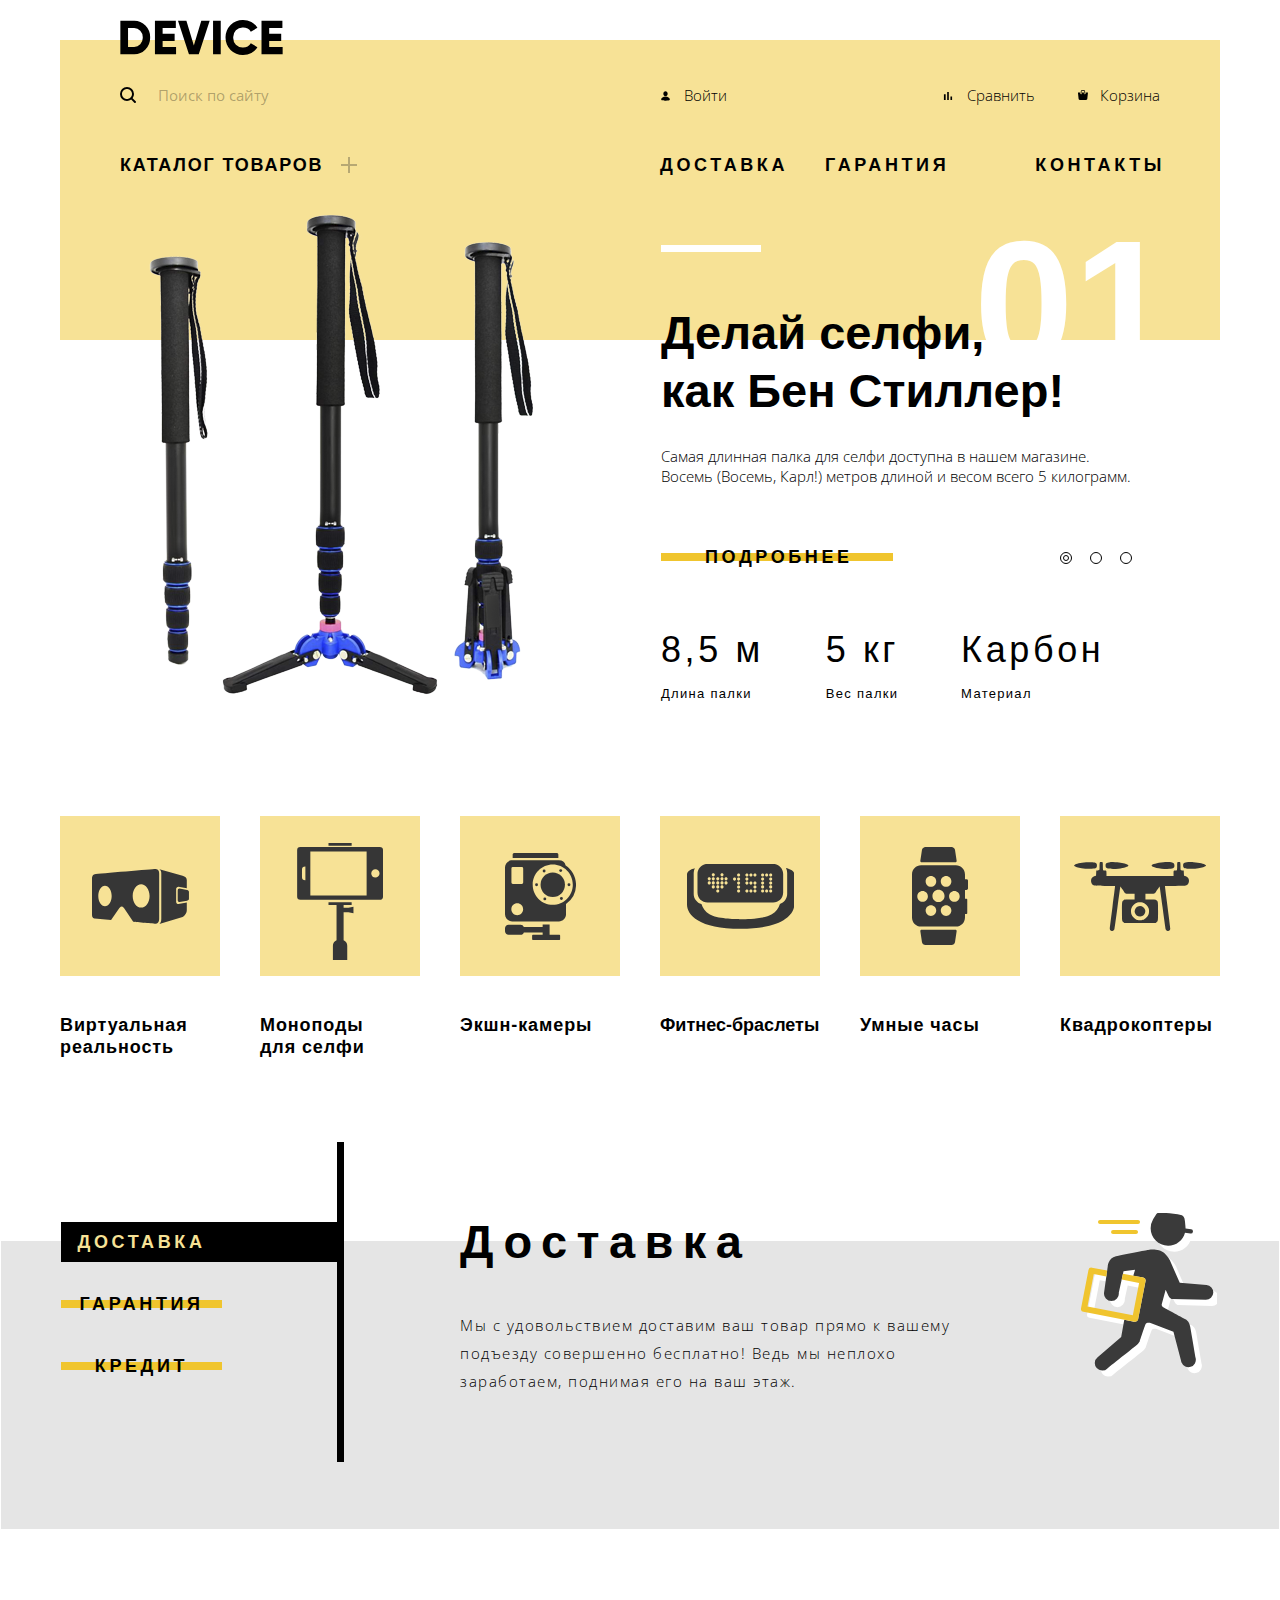
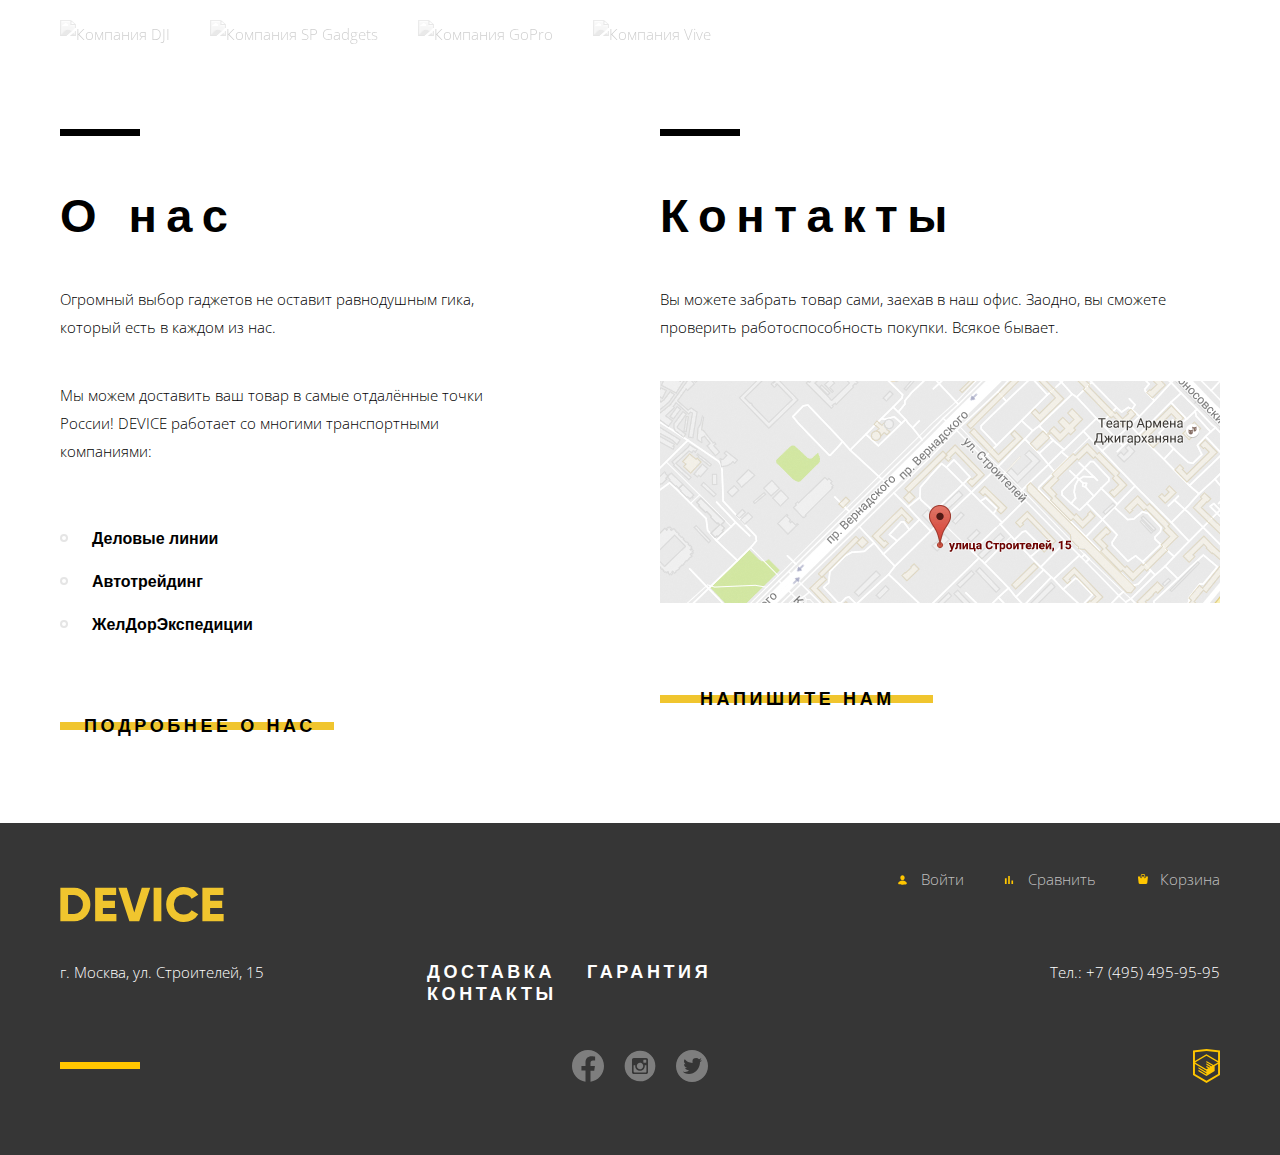
==== commit c8e05561: "Подгатавливает проект ко второй защите" ====
--- a/index.html
+++ b/index.html
@@ -5,7 +5,7 @@
     <title>HTML Academy: Девайс</title>
     <link rel="stylesheet" href="https://fonts.googleapis.com/css2?family=Open+Sans:wght@300;400&display=swap">
     <link href="css/normalize.css" rel="stylesheet">
-    <link href="css/style.css" rel="stylesheet">
+    <link href="css/style.min.css" rel="stylesheet">
   </head>
   <body class="page-body">
     <header class="main-header">
@@ -89,7 +89,7 @@
       <section class="products">
         <h2 class="visually-hidden">Популярные продукты</h2>
         <ul class="main-products">  
-          <li class="main-products-content fade">
+          <li class="main-products-content">
             <div class="number">
               01
             </div>
@@ -122,7 +122,7 @@
               </section>
             </div>
           </li>
-          <li class="main-products-content fade">
+          <li class="main-products-content">
             <div class="number">
               02
             </div>
@@ -147,13 +147,13 @@
               </section>
             </div>
           </li>
-          <li class="main-products-content fade">
+          <li class="main-products-content">
             <div class="number">
               03
             </div>
             <div class="product-card">
               <div class="product-image product-image-quad">
-                <img src="img/slider-3-1.png" width="540" height="350" alt="Квадрокоптер">
+                <img src="img/slider-3-1.png" width="526" height="334" alt="Квадрокоптер">
               </div>
               <section class="main-products-slide quad" id="quad">
                 <h3>Порхает как бабочка,<br>
@@ -249,17 +249,17 @@
               <h2 class="visually-hidden">Преимущества компании</h2>
               <ul class="advantages-nav">
                 <li class="advantages-link">
-                  <a class="advantages-tab button" href="#delivery">Доставка</a>
+                  <a class="advantages-tab button" onclick="currentAdvantagesSlide(1)">Доставка</a>
                 </li>
                 <li class="advantages-link">
-                  <a class="advantages-tab button" href="#guarantee">Гарантия</a>
+                  <a class="advantages-tab button" onclick="currentAdvantagesSlide(2)">Гарантия</a>
                 </li>
                 <li class="advantages-link">
-                  <a class="advantages-tab button" href="#credit">Кредит</a>
+                  <a class="advantages-tab button" onclick="currentAdvantagesSlide(3)">Кредит</a>
                 </li>
               </ul>
               <ul class="advantages-content">
-                <li class="advantages-card">
+                <li class="advantages-card fade">
                   <section class="advantages-item advantages-delivery" id="delivery">
                     <div class="advantages-text">
                       <h3>Доставка</h3>
@@ -269,7 +269,7 @@
                     </div>
                   </section>
                 </li>
-                <li class="advantages-card">
+                <li class="advantages-card fade">
                   <section class="advantages-item advantages-guarantee" id="guarantee">
                     <div class="advantages-text">
                       <h3>Гарантия</h3>
@@ -279,7 +279,7 @@
                     </div>
                   </section>
                 </li>
-                <li class="advantages-card">
+                <li class="advantages-card fade">
                   <section class="advantages-item advantages-credit" id="credit">
                     <div class="advantages-text">
                       <h3>Кредит</h3>
@@ -437,6 +437,6 @@
           fill="#currentColor"></path>
       </symbol>
     </svg>
-    <script src="js/scripts.js"></script>
+    <script src="js/scripts.min.js"></script>
   </body>
 </html>--- a/css/style.min.css
+++ b/css/style.min.css
@@ -0,0 +1 @@
+@-webkit-keyframes fade{0%{opacity:.4}to{opacity:1}}@keyframes fade{0%{opacity:.4}to{opacity:1}}@-webkit-keyframes fadeIn{0%{opacity:0}to{opacity:1}}@keyframes fadeIn{0%{opacity:0}to{opacity:1}}*,::after,::before{-webkit-box-sizing:border-box;box-sizing:border-box}@font-face{font-family:"Gilroy";font-weight:800;src:url(../fonts/gilroyextrabold.woff2) format("woff2"),url(../fonts/gilroyextrabold.woff) format("woff")}@font-face{font-family:"Gilroy";font-weight:300;src:url(../fonts/gilroylight.woff2) format("woff2"),url(../fonts/gilroylight.woff) format("woff")}:root{--basic-black: #000000;--basic-dark: #363636;--basic-white: #ffffff;--basic-grey: #464646;--basic-half-grey: #7e7e7e;--basic-grey-light: #e5e5e5;--special-yellow: #f7e296;--special-green: #91c92f;--special-yellow-dark: #f0c52e;--special-yellow-light: #ffc600;--special-silver-light: #f2f2f2;--special-silver-dark: #eaeaea;--special-silver: #dcdcdc;--special-silver-extradark: #c4c4c4;--special-silver-extralight: #ebebeb;--special-silver-extra: #d9d9d9;--special-red-light: #f6dada;--special-black-extra-light: rgba(0, 0, 0, 0.3);--special-black-light: rgba(0, 0, 0, 0.6);--special-black-bright: rgba(0, 0, 0, 0.4);--special-black-extra-bright: rgba(0, 0, 0, 0.15);--special-black-brighter: rgba(0, 0, 0, 0.18);--special-white-extra-light: rgba(255, 255, 255, 0.3);--special-white-light: rgba(255, 255, 255, 0.7);--special-yellow-extra-light: rgba(255, 198, 0, 0.3);--special-yellow-bright: rgba(255, 198, 0, 0.6);--special-grey-extra-light: rgba(238, 238, 238, 0.7);--main-font: "Gilroy", "Arial", sans-serif;--other-font: "Open Sans", "Arial", sans-serif}.visually-hidden{position:absolute;width:1px;height:1px;margin:-1px;border:0;padding:0;clip:rect(0 0 0 0);overflow:hidden}.page{height:100%}body{font-family:var(--other-font);font-size:15px;line-height:28px;font-weight:300;color:var(--basic-black);background-color:var(--basic-white)}.page-body{margin:0;min-height:100%;display:-ms-grid;display:grid;-ms-grid-rows:-webkit-min-content -webkit-min-content 1fr;-ms-grid-rows:min-content min-content 1fr;grid-template-rows:-webkit-min-content -webkit-min-content 1fr;grid-template-rows:min-content min-content 1fr;-ms-flex-line-pack:start;align-content:start;padding-top:40px;-webkit-transition:all .3s;-o-transition:all .3s;transition:all .3s}a{text-decoration:none;color:inherit}.a-disabled{pointer-events:none;cursor:default}img{max-width:100%;height:auto}.button,a{-webkit-transition:all .3s;-o-transition:all .3s;transition:all .3s}.button{padding-top:9px;padding-bottom:9px;position:relative}.button::after,.nav-search::before{content:"";position:absolute;top:50%}.button::after,.button:hover::after{background-color:var(--special-yellow-dark)}.button::after{left:0;right:0;display:block;width:100%;height:8px;margin-top:-4px;z-index:-2;-webkit-transition:all .3s;-o-transition:all .3s;transition:all .3s}.button:hover::after{height:100%;top:0;margin:0}.button:active{color:var(--special-black-extra-light)}.main-header{background-color:var(--special-yellow);width:1160px;margin-left:auto;margin-right:auto;padding:0 60px 50px;display:-webkit-box;display:-ms-flexbox;display:flex;-ms-flex-wrap:wrap;flex-wrap:wrap}.main-header a:hover{opacity:.6}.main-header a:active{opacity:.3}.logo-header{margin-top:-20px;width:100%;line-height:0;margin-bottom:15px}.nav-search,.row-user-nav{display:-webkit-box;display:-ms-flexbox;display:flex;-ms-flex-wrap:wrap;flex-wrap:wrap;-webkit-box-flex:1;-ms-flex-positive:1;flex-grow:1}.row-user-nav{-webkit-box-pack:justify;-ms-flex-pack:justify;justify-content:space-between;-webkit-box-align:center;-ms-flex-align:center;align-items:center;margin-bottom:33px}.nav-search{min-height:20px;position:relative;width:440px}.nav-search::before{background-image:url(../img/search.svg);background-repeat:no-repeat;display:inline-block;vertical-align:middle;width:16px;height:16px;-webkit-transform:translateY(-50%);-ms-transform:translateY(-50%);transform:translateY(-50%)}.search-input{width:356px;padding-left:38px;color:var(--basic-black);line-height:20px;background-color:var(--special-yellow);border:0;font-family:var(--other-font);padding-bottom:14px;height:37px}.search-input::-webkit-input-placeholder{color:var(--special-black-extra-light);-webkit-transition:all .2s;transition:all .2s}.search-input::-moz-placeholder{color:var(--special-black-extra-light);-moz-transition:all .2s;transition:all .2s}.search-input:-ms-input-placeholder,.search-input::-ms-input-placeholder{color:var(--special-black-extra-light);-ms-transition:all .2s;transition:all .2s}.search-input::placeholder{color:var(--special-black-extra-light);-webkit-transition:all .2s;-o-transition:all .2s;transition:all .2s}.nav-search:hover .search-input::-webkit-input-placeholder{color:var(--special-black-light)}.nav-search:hover .search-input::-moz-placeholder{color:var(--special-black-light)}.nav-search:hover .search-input:-ms-input-placeholder,.nav-search:hover .search-input::-ms-input-placeholder{color:var(--special-black-light)}.nav-search:hover .search-input::placeholder{color:var(--special-black-light)}.search-input:focus{outline:0;border-bottom:2px solid var(--basic-black);-webkit-transition:all .2s;-o-transition:all .2s;transition:all .2s}.search-input:focus+button{opacity:1}.nav-search button{opacity:0;margin-left:-4px;padding:15px 17px;text-transform:uppercase;color:var(--basic-black);background-color:var(--special-yellow);border:2px solid var(--basic-black);-webkit-transition:all .3s;-o-transition:all .3s;transition:all .3s}.nav-search button:active{opacity:1;border-radius:0;outline:0}.nav-search button:focus{opacity:1;border-radius:0;outline:0}.nav-search button:hover{color:var(--basic-white);background-color:var(--basic-black)}.nav-search button:focus{color:var(--basic-white);background-color:var(--basic-black)}.nav-search button:active{color:var(--basic-half-grey)}.user-nav{line-height:20px;display:-webkit-box;display:-ms-flexbox;display:flex;-webkit-box-orient:horizontal;-webkit-box-direction:normal;-ms-flex-direction:row;flex-direction:row;-ms-flex-wrap:wrap;flex-wrap:wrap;width:501px;-webkit-box-pack:end;-ms-flex-pack:end;justify-content:flex-end;list-style:none;padding:0;margin:0}.login,.login-user{margin-left:25px;position:relative}.icon-user{width:13px;height:14px;position:absolute;left:-25px;top:4px}.compare{margin-left:auto;position:relative}.icon-compare{width:10px;height:10px;position:absolute;left:-24px;top:6px}.cart{margin-left:65px;position:relative}.icon-cart{width:10px;height:10px;position:absolute;left:-22px;top:5px}.main-nav,.main-nav-list{display:-webkit-box;display:-ms-flexbox;display:flex;-ms-flex-wrap:wrap;flex-wrap:wrap;width:100%}.main-nav{font-family:var(--main-font);font-weight:800;font-size:18px;line-height:22px;letter-spacing:.2em;text-transform:uppercase;-webkit-box-orient:horizontal;-webkit-box-direction:normal;-ms-flex-direction:row;flex-direction:row;position:relative;margin-top:0}.main-nav-list{list-style:none;padding:0;margin:0}.catalog-link{min-width:540px;letter-spacing:.1}.guarantee-link{margin-left:37px}.contacts-link{margin-left:auto;margin-right:-5px}.catalog{position:relative;letter-spacing:.1em}.catalog::after{content:"";background-image:url(../img/plus.svg);display:inline-block;vertical-align:middle;width:22px;height:22px;position:absolute;background-position-y:center;right:-40px;background-repeat:no-repeat;opacity:.3}.catalog-plus:active,.catalog-plus:hover{opacity:1}.catalog-plus{letter-spacing:0;display:none;-webkit-box-orient:horizontal;-webkit-box-direction:normal;-ms-flex-direction:row;flex-direction:row;-ms-flex-wrap:wrap;flex-wrap:wrap;-webkit-box-pack:start;-ms-flex-pack:start;justify-content:flex-start;text-transform:none;font-weight:300;line-height:20px;width:1160px;background-color:var(--special-yellow);font-family:var(--other-font);font-size:15px;position:absolute;list-style:none;left:-60px;padding:0;margin:0;z-index:2}.main-nav-item:focus-within .catalog-plus,.main-nav-item:hover .catalog-plus{display:-webkit-box;display:-ms-flexbox;display:flex;-ms-flex-wrap:wrap;flex-wrap:wrap}.catalog-plus ul{-webkit-box-orient:vertical;-webkit-box-direction:normal;-ms-flex-direction:column;flex-direction:column;line-height:20px;margin-right:63px;margin-top:30px;margin-bottom:42px}.catalog-column:first-child{margin-left:62px}.catalog-plus li:first-child{-webkit-box-flex:0;-ms-flex-positive:0;flex-grow:0}.catalog-list{list-style:none;padding:0;margin:0}.catalog-list li{margin-bottom:16px}.advantages-link:last-child,.catalog-list li:last-child{margin-bottom:0}.catalog-plus li:last-child{margin-left:0}.main-products,.products{display:-webkit-box;display:-ms-flexbox;display:flex;-ms-flex-wrap:wrap;flex-wrap:wrap}.products{width:1160px;margin-left:auto;margin-right:auto;margin-bottom:95px;position:relative}.main-products{list-style:none;padding:0;margin:0}.main-products-content{display:none;-ms-flex-wrap:wrap;flex-wrap:wrap;width:1160px;margin-top:-32px}.main-products-slide a,.number{font-family:var(--main-font);font-weight:800;text-transform:uppercase}.number{font-size:179px;line-height:219px;color:var(--basic-white);background-color:var(--special-yellow);width:100%;text-align:right;padding-right:47px;height:146px}.product-card{display:-webkit-box;display:-ms-flexbox;display:flex;-ms-flex-wrap:wrap;flex-wrap:wrap;width:1024px;margin-left:auto;margin-right:47px}.product-image{margin-top:-129px;position:relative}.product-image-fitness img,.product-image-quad img,.product-image-selfie img{position:absolute}.product-image-selfie img{top:0;left:0}.product-image-fitness img{top:26px;left:26px}.product-image-quad img{top:86px;left:-52px}.main-products-slide,.product-image{width:50%}.main-products-slide{position:relative}.main-products-slide::after{content:"";position:absolute;top:-95px;display:block;width:100px;height:7px;background-color:var(--basic-white)}.main-products-slide h3{margin-top:-36px;margin-bottom:26px;font-family:var(--main-font);font-weight:800;font-size:47px;line-height:58px}.main-products-slide p{line-height:20px;margin:0 0 51px}.main-products-slide a{font-size:18px;line-height:22px;letter-spacing:.2em}.about-product,.main-products-nav{display:-webkit-box;display:-ms-flexbox;display:flex;-ms-flex-wrap:wrap;flex-wrap:wrap}.main-products-nav{-webkit-box-pack:justify;-ms-flex-pack:justify;justify-content:space-between;margin-bottom:52px}.main-products-nav a{padding-left:44px;padding-right:40px}.about-product{font-family:var(--main-font);font-weight:300}.main-products-slide dl{margin-right:62px;margin-top:0;margin-bottom:0}.quad dl{margin-right:27px}.main-products-slide dl:last-child{margin-right:0}.main-products-slide dt{letter-spacing:.1em;font-size:36px;line-height:42px}.main-products-slide dd{letter-spacing:.1em;font-size:13px;line-height:15px;margin-left:0;margin-top:15px}.product-slider-controls{position:absolute;top:317px;right:88px}.product-slider-controls button{padding:0;margin-left:14px;width:12px;height:12px;background-color:transparent;border:1px solid var(--basic-black);border-radius:50%;cursor:pointer;position:relative}.product-slider-controls .current::after{position:absolute;content:"";display:block;width:6px;height:6px;left:2px;top:2px;border:1px solid var(--basic-black);border-radius:50%}.popularity{margin-left:auto;margin-right:auto;width:1160px;margin-bottom:62px}.popular{font-family:var(--main-font);font-weight:800;font-size:18px;line-height:22px;display:-webkit-box;display:-ms-flexbox;display:flex;-ms-flex-wrap:wrap;flex-wrap:wrap;list-style:none;padding:0;margin:0}.popular-item{margin:20px 40px 20px 0}.popular-back,.popular-item-link{-webkit-transition:all .3s;-o-transition:all .3s;transition:all .3s}.popular-item-link{display:block}.popular p{margin:0;letter-spacing:.05em}.popular-back{display:-webkit-box;display:-ms-flexbox;display:flex;-ms-flex-wrap:wrap;flex-wrap:wrap;background-color:var(--special-yellow);width:160px;margin-bottom:38px;height:160px}.popular-back img{margin:auto}.popular-item-link:active .popular-back,.popular-item-link:hover .popular-back{background-color:var(--special-yellow-dark)}.popular-item-link:active img,.popular-item-link:active p{opacity:.3;-webkit-transition:all .3s;-o-transition:all .3s;transition:all .3s}.popular li:nth-child(6n){margin-right:0}.monopods-for-selfie img{padding-top:10px}.fitness-bracelet p{letter-spacing:.0005em}.advantages{width:100%;margin-left:auto;margin-right:auto;margin-bottom:90px;border:1px solid var(--basic-white)}.advantages-back{background-color:var(--basic-grey-light);margin-top:100px;min-height:288px;border:1px solid var(--basic-grey-light)}.advantages-front{margin-top:-100px}.advantages-wrapper{display:-webkit-box;display:-ms-flexbox;display:flex;-ms-flex-wrap:wrap;flex-wrap:wrap;-webkit-box-align:start;-ms-flex-align:start;align-items:flex-start;margin-left:auto;margin-right:auto;padding-left:21px;width:1200px}.advantages-nav{-ms-flex-item-align:start;-ms-grid-row-align:start;align-self:start;width:283px;list-style:none;padding:80px 0 76px;margin:0;border-right:7px solid var(--basic-black)}.advantages-link{margin-bottom:22px;display:-webkit-box;display:-ms-flexbox;display:flex;-ms-flex-wrap:wrap;flex-wrap:wrap;cursor:pointer}.advantages-link:active{background-color:var(--basic-black)}.advantages-tab{display:block;width:161px;text-align:center;z-index:0}.advantages-link:active a{-webkit-transition:all 0s;-o-transition:all 0s;transition:all 0s}.advantages-choosen a::after,.advantages-choosen:active a::after,.advantages-choosen:hover a::after,.advantages-link:active a::after{content:none}.advantages-choosen,.advantages-link:active a{color:var(--special-yellow)}.advantages-choosen,.advantages-link:active a,.advantages-tab:active{background-color:var(--basic-black)}.advantages-content{list-style:none;padding:0;margin:0}.advantages-card{position:relative;margin-bottom:67px;display:none}.advantages-card-hidden{display:none}.advantages-item,.advantages-text{display:-webkit-box;display:-ms-flexbox;display:flex}.advantages-item{-ms-flex-wrap:wrap;flex-wrap:wrap;-webkit-box-pack:justify;-ms-flex-pack:justify;justify-content:space-between;width:888px;background-repeat:no-repeat;background-position-x:right;background-position-y:top}.advantages-text{margin-top:71px;-webkit-box-orient:vertical;-webkit-box-direction:normal;-ms-flex-direction:column;flex-direction:column;margin-left:116px}.advantages-delivery{background-image:url(../img/delivery.svg);background-position-x:737px;background-position-y:71px}.advantages-guarantee{background-image:url(../img/warranty.svg);background-position-x:720px;background-position-y:54px;line-height:30px}.advantages-credit{background-image:url(../img/credit.svg);background-position-x:712px;background-position-y:49px}.advantages-wrapper a,.advantages-wrapper h3{font-family:var(--main-font);font-weight:800;letter-spacing:.2em}.advantages-wrapper a{font-size:18px;line-height:22px;text-transform:uppercase}.advantages-wrapper h3{font-size:47px;line-height:58px;margin:0 0 40px}.advantages-wrapper p{letter-spacing:.1em;margin:0}.partners{width:1160px;margin-right:auto;margin-left:auto;margin-bottom:80px}.partners-list{display:-webkit-box;display:-ms-flexbox;display:flex;-ms-flex-wrap:wrap;flex-wrap:wrap;list-style:none;padding:0;margin:0}.partners-list li{-webkit-filter:grayscale(1);filter:grayscale(1);opacity:.2;margin-right:40px;-webkit-transition:all .3s;-o-transition:all .3s;transition:all .3s}.partners-list li:hover{-webkit-filter:grayscale(0);filter:grayscale(0);opacity:1}.partners-list li:last-child{margin-right:0}.partners-list a{display:block}.about{display:-webkit-box;display:-ms-flexbox;display:flex;-ms-flex-wrap:wrap;flex-wrap:wrap;-webkit-box-pack:justify;-ms-flex-pack:justify;justify-content:space-between;width:1160px;margin-left:auto;margin-right:auto;margin-bottom:86px}.about-contacts,.about-us{padding-top:59px;width:473px;position:relative}.about-contacts::after,.about-us li::before,.about-us::after{content:"";position:absolute;top:1px;display:block;width:80px;height:7px;background-color:var(--basic-black)}.about-contacts{width:560px}.about h3,.about-us li{font-family:var(--main-font);font-weight:800}.about h3{font-size:47px;line-height:58px;letter-spacing:.2em}.about h3,.about-paragraph-up{margin:0 0 40px}.about-paragraph-down{margin-top:0;margin-bottom:60px}.about-list{list-style:none;padding:0;margin:0 0 76px}.about-us li{padding-left:32px;margin-bottom:15px;font-size:16px;line-height:28px;position:relative}.about-us li::before{top:9px;left:0;border:2px solid var(--basic-grey-light);border-radius:50%;width:8px;height:8px;background-color:var(--basic-white)}.about-us li:last-child{margin-bottom:0}.about-button{font-family:var(--main-font);font-weight:800;font-size:18px;line-height:22px;letter-spacing:.2em;text-transform:uppercase}.about-us a{padding-left:24px;padding-right:18px}.about-contacts .button{padding-left:40px;padding-right:38px}.map-link{display:block;margin-bottom:77px}.main-footer-block{background-color:var(--basic-dark);color:var(--basic-white)}.footer-row-up,.main-footer{display:-webkit-box;display:-ms-flexbox;display:flex;-webkit-box-direction:normal;-webkit-box-pack:justify;-ms-flex-pack:justify;justify-content:space-between}.main-footer{width:1160px;margin-right:auto;margin-left:auto;padding-top:46px;padding-bottom:64px;-webkit-box-orient:vertical;-ms-flex-direction:column;flex-direction:column}.main-footer p{margin:1px 0 67px}.main-footer a:hover{opacity:.6}.main-footer a:active{opacity:.3}.footer-row-up{-webkit-box-orient:horizontal;-ms-flex-direction:row;flex-direction:row;-ms-flex-wrap:wrap;flex-wrap:wrap;margin-bottom:33px}.footer-logo,.footer-logo a{-ms-flex-item-align:end;align-self:flex-end}.footer-logo{margin-bottom:-41px}.footer-logo a{margin:0}.footer-logo svg{fill:var(--special-yellow-dark);margin:0}.user-block-list{line-height:20px;display:-webkit-box;display:-ms-flexbox;display:flex;-ms-flex-wrap:wrap;flex-wrap:wrap;-ms-flex-item-align:start;align-self:flex-start;list-style:none;padding:0;margin:0}.user-block-list li{margin-left:64px}.user-block-list .footer-user{margin-left:0}.user-block-list .footer-exit{margin-left:25px}.user-block svg{color:var(--special-yellow-light)}.footer-cart,.footer-compare,.footer-login,.footer-user{position:relative}.user-block-list a:active,.user-block-list a:hover{opacity:1}.user-block-item{color:var(--special-white-light)}.user-block-item:hover a{color:var(--basic-white)}.user-block-item:active svg,.user-block-item:hover svg{color:var(--special-yellow-bright);-webkit-transition:all .3s;-o-transition:all .3s;transition:all .3s}.user-block-item:active a{color:var(--special-white-extra-light)}.user-block-item:active svg{color:var(--special-yellow-extra-light)}.footer-column,.footer-row-down{display:-webkit-box;display:-ms-flexbox;display:flex;-webkit-box-direction:normal}.footer-row-down{-webkit-box-orient:horizontal;-ms-flex-direction:row;flex-direction:row;-ms-flex-wrap:wrap;flex-wrap:wrap;margin-top:39px}.footer-column{-webkit-box-orient:vertical;-ms-flex-direction:column;flex-direction:column;-webkit-box-pack:justify;-ms-flex-pack:justify;justify-content:space-between}.footer-column:first-child{width:367px}.footer-column:nth-child(2){width:426px}.footer-column:last-child{width:367px;text-align:right}.main-footer-contacts-left,.main-footer-contacts-right{line-height:20px}.main-footer-contacts-left{position:relative}.main-footer-contacts-left::after{content:"";position:absolute;top:100px;display:block;width:80px;height:7px;background-color:var(--special-yellow-light)}.user-footer{font-family:var(--main-font);font-weight:800;font-size:18px;line-height:22px;letter-spacing:.2em;text-transform:uppercase;display:-webkit-box;display:-ms-flexbox;display:flex;-ms-flex-wrap:wrap;flex-wrap:wrap;margin:0 auto;list-style:none;padding:0}.user-footer li{margin-right:32px}.heading-nav li:last-child,.social-list li:last-child,.user-footer li:last-child{margin-right:0}.socials{margin:0 auto 9px}.social-list{display:-webkit-box;display:-ms-flexbox;display:flex;-ms-flex-wrap:wrap;flex-wrap:wrap;list-style:none;padding:0;margin:0}.social-list li{width:32px;height:32px;margin:0 20px 0 0}.social-list a{display:block;width:100%;height:100%;opacity:.6}.map-close:hover,.social-list a:hover,.write-close:hover{opacity:1}.social-list a:active{opacity:.3}.HTML{margin-left:auto}.map{left:50%;top:50%;-webkit-transform:translateY(-50%) translateX(-50%);-ms-transform:translateY(-50%) translateX(-50%);transform:translateY(-50%) translateX(-50%);width:959px;height:556px;display:-webkit-box;display:-ms-flexbox;display:flex;-ms-flex-wrap:wrap;flex-wrap:wrap;position:fixed;-webkit-box-shadow:0 10px 16px var(--special-black-extra-bright);box-shadow:0 10px 16px var(--special-black-extra-bright)}.map iframe{border:0}.map-close,.write-close{position:absolute;border:0;outline:0;background:0 0;right:18px;top:23px;width:55px;height:55px;background-color:var(--special-yellow-dark);border-radius:50%;cursor:pointer;padding:0;opacity:.5;-webkit-transition:all .3s;-o-transition:all .3s;transition:all .3s}.write-close{right:20px;top:20px}.map-close:active,.write-close:active{opacity:.2}.map-close::after{content:"";width:20px;height:20px;top:0;left:17px;position:relative}.map-close::after,.write-close::after{display:block;background-image:url(../img/icon_cross.svg);cursor:pointer}.map-close::after .write-close::before,.map-close::before,.write-close::after{content:"";position:absolute;top:10px;left:2px;width:19px;height:3px;background-color:var(--basic-dark)}.write-us{background-color:var(--basic-white);left:50%;top:50%;-webkit-transform:translateY(-50%) translateX(-50%);-ms-transform:translateY(-50%) translateX(-50%);transform:translateY(-50%) translateX(-50%);width:960px;height:550px;-webkit-box-orient:vertical;-ms-flex-direction:column;flex-direction:column;-webkit-box-pack:justify;-ms-flex-pack:justify;justify-content:space-between;padding:92px 100px 69px;position:fixed;-webkit-box-shadow:0 10px 16px var(--special-black-extra-bright);box-shadow:0 10px 16px var(--special-black-extra-bright)}.write form{width:760px}.write-row-up,.write-us,.your-mail,.your-name,.your-text{display:-webkit-box;display:-ms-flexbox;display:flex;-webkit-box-direction:normal}.write-row-up{-webkit-box-orient:horizontal;-ms-flex-direction:row;flex-direction:row;-ms-flex-wrap:wrap;flex-wrap:wrap;-webkit-box-pack:justify;-ms-flex-pack:justify;justify-content:space-between;margin-bottom:32px}.your-mail,.your-name,.your-text{-webkit-box-orient:vertical;-ms-flex-direction:column;flex-direction:column}.your-mail,.your-name{width:360px}.your-mail input,.your-name input{height:50px}.write input,.write label{font-family:var(--main-font)}.write label{font-weight:800;font-size:18px;line-height:22px;margin-bottom:10px}.write input{font-weight:400;font-size:14px;line-height:16px;color:var(--basic-dark);background-color:var(--special-silver-light);border:0;padding-left:20px}.write input::-webkit-input-placeholder{color:var(--special-black-bright)}.write input::-moz-placeholder{color:var(--special-black-bright)}.write input:-ms-input-placeholder,.write input::-ms-input-placeholder{color:var(--special-black-bright)}.write input::placeholder{color:var(--special-black-bright)}.write input:hover{background-color:var(--special-silver-dark)}.write input:focus{background-color:transparent;outline:2px solid var(--special-yellow)}.your-text input{height:168px}.your-text{margin-bottom:44px}.write-submit{border:0;background-color:var(--basic-white);font-family:var(--main-font);font-weight:800;font-size:18px;line-height:22px;letter-spacing:.2em;text-transform:uppercase;outline:0;padding-left:34px;padding-right:34px;z-index:0;cursor:pointer}.write-submit span{z-index:-1}.filter button:active,.filter button:focus,.write-submit:focus{outline:0}.modal-hidden{display:none}.login-user{display:-webkit-box;display:-ms-flexbox;display:flex;-ms-flex-wrap:wrap;flex-wrap:wrap;-webkit-box-orient:horizontal;-webkit-box-direction:normal;-ms-flex-direction:row;flex-direction:row}.exit{color:var(--special-black-extra-light)}.login-user-nav{display:-webkit-box;display:-ms-flexbox;display:flex;-webkit-box-orient:horizontal;-webkit-box-direction:normal;-ms-flex-direction:row;flex-direction:row;-ms-flex-wrap:wrap;flex-wrap:wrap;list-style:none;padding:0;margin:0}.user{margin-right:20px}.footer-exit{margin-left:0}.heading,.heading-nav{display:-webkit-box;display:-ms-flexbox;display:flex;-ms-flex-wrap:wrap;flex-wrap:wrap}.heading{width:1040px;margin-left:auto;margin-right:auto}.heading h2{font-family:var(--main-font);font-weight:800;font-size:47px;line-height:58px;width:100%;margin:44px 0 25px}.heading-nav{list-style:none;padding:0;margin:0 0 46px}.heading-nav li{margin-right:40px;position:relative}.heading-nav li::before{content:"";background-image:url(../img/nav-arrow.svg);display:inline-block;vertical-align:middle;width:4px;height:6px;position:absolute;left:-21px;top:13px;background-repeat:no-repeat}.heading-nav li:first-child::before{content:none;background-image:none}.heading-nav a{font-size:14px;opacity:.3}.heading-nav a:hover{opacity:.6}.heading-nav a:active{opacity:.1}.filter-back{width:100%}.filter-front{display:-webkit-box;display:-ms-flexbox;display:flex;-ms-flex-wrap:wrap;flex-wrap:wrap;-webkit-box-pack:center;-ms-flex-pack:center;justify-content:center}.filter-form legend,.filter-front h3{font-family:var(--main-font);font-weight:800;letter-spacing:.1em}.filter-front h3{font-size:16px;line-height:20px;text-transform:uppercase;margin:0}.filter,.filter h3{display:-webkit-box;display:-ms-flexbox;display:flex}.filter{background-color:var(--basic-grey-light);-webkit-box-orient:vertical;-webkit-box-direction:normal;-ms-flex-direction:column;flex-direction:column;-webkit-box-align:end;-ms-flex-align:end;align-items:flex-end}.filter h3{width:100%;min-height:70px;background-color:var(--special-silver);text-align:right;padding:25px 68px 25px 0;-ms-flex-wrap:wrap;flex-wrap:wrap;-webkit-box-pack:end;-ms-flex-pack:end;justify-content:flex-end}.filter span{width:200px;text-align:left}.filter,.result-column{-webkit-box-flex:1;-ms-flex-positive:1;flex-grow:1}.filter-form{font-size:14px;width:200px;padding-top:70px}.filter button,.filter-form{margin-right:68px}.filter-form legend{line-height:17px;width:200px;padding-top:14px;border-top:2px solid var(--basic-black)}.filter-form label,.heading-nav a{line-height:19px}.filter-item{padding:0;border:0;margin:0 0 32px}.filter-bluetooth{margin-bottom:16px}.range-filter{width:200px;margin-top:39px}.range-controls{height:13px;position:relative}.range-controls .scale{height:2px;background-color:var(--special-silver-extradark)}.range-controls .bar{width:62%;height:2px;background:var(--special-green)}.range-controls .toggle{position:absolute;top:-9px;left:0;width:20px;height:20px;padding:0;border:8px solid var(--basic-white);background-color:var(--special-silver-extradark);border-radius:50%;-webkit-box-shadow:0 2px 2px var(--special-black-brighter);box-shadow:0 2px 2px var(--special-black-brighter);cursor:pointer}.range-controls .toggle-min{left:0}.range-controls .toggle-max{left:114px}.price-controls label{font-size:14px}.price-controls input{width:75px;font-family:inherit;font-size:inherit;text-align:left;color:var(--basic-black);border:0;background:var(--basic-grey-light)}.max-price,.min-price,.price-controls label{font-family:var(--main-font);font-weight:300;line-height:16px}.filter-list-down,.filter-list-up{list-style:none;padding:0;margin:0}.filter-checkbox{padding-bottom:20px;padding-left:42px;-webkit-transition:all .3s;-o-transition:all .3s;transition:all .3s}.filter-checkbox label:focus{outline:2px solid var(--basic-half-grey)}.filter-checkbox:first-child{padding-top:32px}.filter-checkbox:last-child{padding-bottom:8px}.filter-option:hover{opacity:.6}.filter-input:disabled+label,.filter-input:disabled+label::before{opacity:.25;cursor:default}.filter-option label{position:relative;display:block;cursor:pointer;-webkit-user-select:none;-moz-user-select:none;-ms-user-select:none;user-select:none}.filter-input-checkbox+label::before{content:"";position:absolute;left:-42px;top:-2px;width:24px;height:24px;border:2px solid var(--basic-black);border-radius:10%}.filter-input-checkbox:checked+label::after{content:"";position:absolute;left:-37px;top:5px;width:24px;height:24px;background-image:url(../img/checkbox-on.svg);background-repeat:no-repeat;background-position:0 0}.filter-radio{padding-bottom:21px;padding-left:40px;-webkit-transition:all .3s;-o-transition:all .3s;transition:all .3s}.filter-radio:first-child{padding-top:32px}.filter-radio:last-child{padding-bottom:28px}.filter-input-radio+label::before{content:"";position:absolute;left:-40px;top:-2px;width:24px;height:24px;border:2px solid var(--basic-black);border-radius:50%}.filter-input-radio:checked+label::after{content:"";position:absolute;top:6px;left:-32px;width:8px;height:8px;background-color:var(--basic-black);border-radius:50%}.show-result{font-family:var(--main-font);font-weight:800;font-size:18px;line-height:22px;letter-spacing:.2em;text-transform:uppercase;border:0;padding-left:37px;padding-right:42px;background:0 0;z-index:0;cursor:pointer}.show-result span{z-index:-1}.result-column{-webkit-box-orient:vertical;-webkit-box-direction:normal;-ms-flex-direction:column;flex-direction:column;width:772px}.sorting,.sorting-list{display:-webkit-box;display:-ms-flexbox;display:flex;-ms-flex-wrap:wrap;flex-wrap:wrap}.sorting{background-color:var(--basic-grey-light);margin-bottom:70px;-webkit-box-orient:horizontal;-webkit-box-direction:normal;-ms-flex-direction:row;flex-direction:row;min-height:70px;-webkit-box-align:center;-ms-flex-align:center;align-items:center;padding-left:72px}.sorting h3{margin-right:74px}.sorting a{font-size:14px;line-height:19px}.sorting-list{list-style:none;padding:0;margin:0;width:509px}.sorting-item{margin-right:33px;opacity:.3}.sorting-item:hover{opacity:.6}.checked-sorting,.checked-sorting:active,.checked-sorting:hover,.sorting-item:active{opacity:1}.sorting-item:last-child{margin-right:0}.sorting-button{margin-right:20px}.sorting-button:hover{opacity:.4}.sorting-button:active{opacity:1}.sorting-button-choosen{opacity:.2}.sorting-button:last-child{margin-right:0}.result{font-family:var(--main-font);font-weight:800;width:calc(360px + 40px + 360px);margin-left:72px}.result-list{display:-ms-grid;display:grid;-ms-grid-columns:1fr 40px 1fr;grid-template-columns:1fr 1fr;grid-gap:40px;list-style:none;padding:0;margin:0 0 32px}.result-card{position:relative}.result-hover,.result-text{display:-webkit-box;display:-ms-flexbox;display:flex;-ms-flex-wrap:wrap;flex-wrap:wrap}.result-text{margin-top:21px;margin-bottom:8px;-webkit-box-pack:justify;-ms-flex-pack:justify;justify-content:space-between}.result-text h4{margin:0;font-size:18px;line-height:22px;letter-spacing:.05em;max-width:275px}.result span{padding-top:3px;font-weight:300;font-size:16px;line-height:18px;letter-spacing:.05em}.result-hover{position:absolute;-webkit-box-pack:center;-ms-flex-pack:center;justify-content:center;text-align:center;width:360px;min-height:380px;top:0;padding-top:177px;left:-2px;-webkit-transition:all .3s;-o-transition:all .3s;transition:all .3s;opacity:0}.result-card:hover .result-hover{opacity:1;background:var(--special-grey-extra-light)}.result-links{-webkit-box-pack:justify;-ms-flex-pack:justify;justify-content:space-between}.button-add-cart{margin-bottom:18px}.button-add-cart a{padding-left:37px;padding-right:37px;z-index:0}.button-add-cart span{font-weight:800;font-size:18px;line-height:22px;letter-spacing:.2em;text-transform:uppercase;z-index:-1}.button-add-compare{font-family:var(--other-font);font-weight:300;font-size:13px;line-height:18px;letter-spacing:.1em;opacity:.5;-webkit-transition:all .3s;-o-transition:all .3s;transition:all .3s}.button-add-compare:hover{opacity:1}.button-add-compare:active{opacity:.2}.result-card-new{position:relative}.result-card-new::before{content:"";background-image:url(../img/new.svg);width:62px;height:62px;top:29px;right:27px;position:absolute}.pagination{display:-webkit-box;display:-ms-flexbox;display:flex;-ms-flex-wrap:wrap;flex-wrap:wrap;-webkit-box-align:center;-ms-flex-align:center;align-items:center;font-family:var(--main-font);font-weight:800;font-size:16px;line-height:20px;letter-spacing:.1em;text-transform:uppercase;background-color:var(--special-silver-extralight);-webkit-box-pack:center;-ms-flex-pack:center;justify-content:center;list-style:none;padding:0;margin:0 0 78px}.pagination-page{margin-right:30px;opacity:.3}.pagination-page:hover{opacity:.6}.pagination-page:active{opacity:1}.pagination-choosen,.pagination-choosen:active,.pagination-choosen:hover{opacity:1;cursor:default}.pagination li:last-child,.pagination li:nth-child(-2){margin-right:0}.pagination li:first-child{margin-right:217px}.pagination li:last-child{margin-left:auto}.pagination-direction,.pagination-direction:hover{-webkit-transition:all .3s;-o-transition:all .3s;transition:all .3s}.pagination-direction{text-align:center;min-width:120px;padding:25px 0}.pagination-direction:hover{background-color:var(--special-silver-extra)}.pagination-direction:active a{opacity:.3}.modal-show{display:-webkit-box;display:-ms-flexbox;display:flex;-webkit-animation:fadeIn .3s linear;animation:fadeIn .3s linear}.write-us-error input{background-color:var(--special-red-light)}.fade{-webkit-animation-name:fade;-webkit-animation-duration:1.5s;animation-name:fade;animation-duration:1.5s}